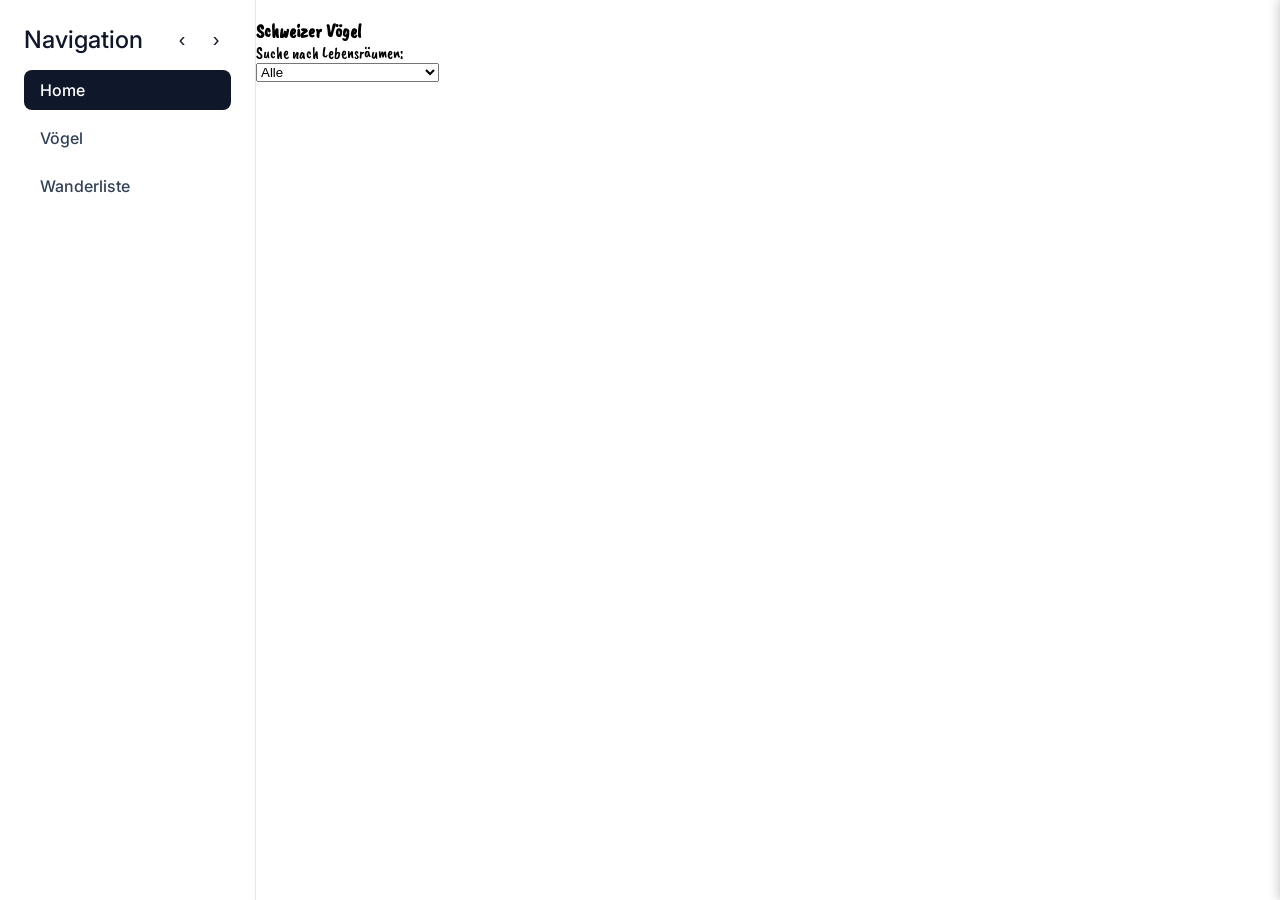
==== index.html @ 087f9fea "Anfang CSS anhand Figma Angefangen anhand der figma datei das CSS skript zu bearbeiten. Nav ist neu " ====
<!DOCTYPE html>
<html lang="de">
<head>
    <meta charset="UTF-8">
    <meta name="viewport" content="width=device-width, initial-scale=1.0">
    <title>Voegle.ch</title>
    <link href="https://fonts.googleapis.com/css2?family=Caveat+Brush&family=Inter:wght@500&display=swap" rel="stylesheet">
    <link rel="stylesheet" href="css/style.css">
</head>
<body>
<header>
    <nav id="sidebar-nav">
        <div class="nav-header">
            <h2 class="nav-titel">Navigation</h2>
            <div class="nav-arrows">
            <button class="nav-arrow">&#8249;</button>
            <button class="nav-arrow">&#8250;</button>
        </div>
        </div>
    <ul class="nav-links">
        <li><a href="index.html" class="nav-link active">Home</a></li>
        <li><a href="voegel.html" class="nav-link">Vögel</a></li>
        <li><a href="#" class="nav-link">Wanderliste</a></li>
    </ul>
</nav>
    <button id="warenkorb-toggle">Meine Wanderliste 🐦</button>

    <aside id="warenkorb">
    <div id="warenkorb-header">
        <h2 id="wanderliste">Meine Wanderliste</h2>
        <button id="warenkorb-schliessen">✕</button>
    </div>
    <div id="warenkorb-liste"></div>
    </aside>
    </header>

    <main>
        <h3>Schweizer Vögel</h3>
        <p>Suche nach Lebensräumen:</p>

        <select id="filter">
            <option value="">Alle</option>
            <option value="1">Kulturland & Gebirge</option>
            <option value="2">Seen</option>
            <option value="3">Fliessgewässer</option>
            <option value="4">Gebirge</option>
            <option value="5">Wald</option>
            <option value="6">Feuchtgebiete</option>
            <option value="7">Wald & Kulturland</option>
            <option value="8">Feuchtgebiete & Gewässer </option>
            <option value="9">Fliessgewässer & Wald</option>
            <option value="10">Siedlungen</option>
        </select>
        <div id="content"></div>
    </main>
    <footer>
        <p>This is the footer of the page.</p>

    </footer>
    <script src="js/script.js" type="module"></script>
</body>
</html>
---- css/style.css ----
* {
    margin: 0;
    padding: 0;
    box-sizing: border-box;
}

.caveat-brush-regular {
  font-family: "Caveat Brush", cursive;
  font-weight: 400;
  font-style: normal;
}

main {
    margin-left: 256px;
}

h1 {
    font-family: "Caveat Brush";
}

h2 {
    
    font-family: "Caveat Brush";
}

h3 {
    font-family: "Caveat Brush";
}

p {
    font-family: "Caveat Brush";
}
            
        /* Navigation*/

#sidebar-nav {
    position: fixed;
    left: 0;
    top: 0;
    width: 256px;
    height: 100%;
    background: white;
    border-right: 1px solid #e2e8f0;
    padding: 24px;
    z-index: 100;
}

.nav-header {
    display: flex;
    justify-content: space-between;
    align-items: center;
    margin-bottom: 16px;
}

.nav-titel {
    font-family: 'Inter', sans-serif;
    font-weight: 500;
    font-size: 24px;
    color: #0f172b;
}

.nav-arrows {
    display: flex;
    gap: 4px;
}

.nav-arrow {
    width: 30px;
    height: 30px;
    border-radius: 8px;
    border: none;
    background: transparent;
    cursor: pointer;
    font-size: 20px;
    color: #0f172b;
}

.nav-links {
    list-style: none;
    display: flex;
    flex-direction: column;
    gap: 8px;
}

.nav-link {
    display: block;
    height: 40px;
    line-height: 40px;
    padding-left: 16px;
    border-radius: 8px;
    font-family: 'Inter', sans-serif;
    font-weight: 500;
    font-size: 16px;
    color: #314158;
    text-decoration: none;
}

.nav-link.active {
    background: #0f172b;
    color: white;
}


        /* sidebar titel*/

#wanderliste {
    text-align: left;
}

body {
    background-color: white;
}

#warenkorb {
    position: fixed;
    top: 0;
    right: -400px;
    width: 400px;
    height: 100%;
    background: beige;
    transition: right 0.3s ease;
    padding: 20px;
    box-shadow: -2px 0 10px rgba(0,0,0,0.2);
    overflow-y: auto;


}

#warenkorb-liste {
    display: grid;
    grid-template-columns: repeat(2, 1fr);
    gap: 10px;
}
.warenkorb-card {
    background-color: white;
    font-family: "Caveat Brush";
}


.warenkorb-card img {
    width: 100%;
    aspect-ratio: 1/1;
    object-fit: cover;
}

#warenkorb.offen {
    right: 0;
}

#warenkorb-header {
    display: flex;
    justify-content: space-between;
    align-items: center;
    margin-bottom: 20px;
}

#content {
    display: grid;
    grid-template-columns: repeat(4, 1fr);
    gap: 10px;
    div {
        background-color: beige;
        padding: 10px;
        img {
            width: 100%;
            aspect-ratio: 1/1;
            overflow: clip;
            object-fit: cover;
        }
       
    }

}
.card {
    width: 200px;
}

.card.ausgewaehlt {
    border: 3px solid green;
}

/* Media Abstufungen */

/* Sidebar offen → 3er Grid */
#content.sidebar-offen {
    grid-template-columns: repeat(3, 1fr);
    margin-right: 400px;
}

/* Tablet */
@media (max-width: 768px) {
    #content {
        grid-template-columns: repeat(2, 1fr);
    }

    #content.sidebar-offen {
        grid-template-columns: repeat(1, 1fr);
        margin-right: 300px;
    }

    #warenkorb {
        width: 300px;
        right: -300px;
    }
}

/* Mobile */
@media (max-width: 480px) {
    #content {
        grid-template-columns: repeat(1, 1fr);
    }

    #warenkorb {
        width: 100%;
        right: -100%;
    }

    #warenkorb.offen {
        right: 0;
    }

    #warenkorb-liste {
        grid-template-columns: repeat(1, 1fr);
    }
}
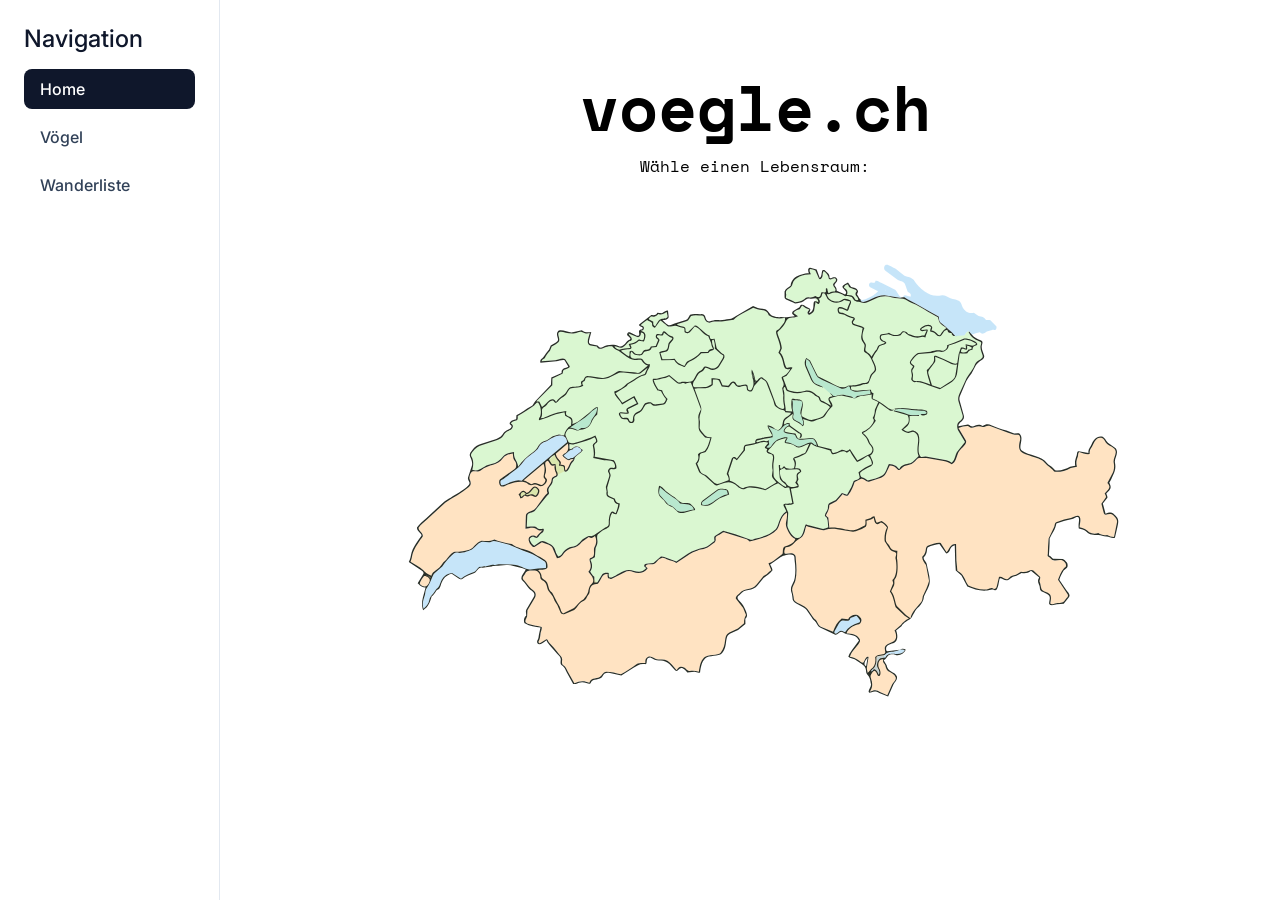
==== commit b8afff46: "Styling & zusätzliche Funktionen" ====
--- a/index.html
+++ b/index.html
@@ -4,7 +4,7 @@
     <meta charset="UTF-8">
     <meta name="viewport" content="width=device-width, initial-scale=1.0">
     <title>Voegle.ch</title>
-    <link href="https://fonts.googleapis.com/css2?family=Caveat+Brush&family=Inter:wght@500&display=swap" rel="stylesheet">
+    <link href="https://fonts.googleapis.com/css2?family=Caveat+Brush&family=Inter:wght@500&family=Space+Mono:wght@700&display=swap" rel="stylesheet">
     <link rel="stylesheet" href="css/style.css">
 </head>
 <body>
@@ -12,10 +12,6 @@
     <nav id="sidebar-nav">
         <div class="nav-header">
             <h2 class="nav-titel">Navigation</h2>
-            <div class="nav-arrows">
-            <button class="nav-arrow">&#8249;</button>
-            <button class="nav-arrow">&#8250;</button>
-        </div>
         </div>
     <ul class="nav-links">
         <li><a href="index.html" class="nav-link active">Home</a></li>
@@ -24,7 +20,7 @@
     </ul>
 </nav>
     <button id="warenkorb-toggle">Meine Wanderliste 🐦</button>
-
+    <div id="warenkorb-backdrop"></div>
     <aside id="warenkorb">
     <div id="warenkorb-header">
         <h2 id="wanderliste">Meine Wanderliste</h2>
@@ -35,22 +31,61 @@
     </header>
 
     <main>
-        <h3>Schweizer Vögel</h3>
-        <p>Suche nach Lebensräumen:</p>
+        <h1>voegle.ch</h1>
+        <p id="p-title">Wähle einen Lebensraum:</p>
+        
+    <div id="map-container">
+        <svg id="lebensraum-map" width="100%" height="602" viewBox="0 0 1080 602" fill="none" xmlns="http://www.w3.org/2000/svg" xmlns:xlink="http://www.w3.org/1999/xlink">
+<g clip-path="url(#clip0_4006_278)">
+<path data-filter="1,4" d="M909.81 339.431C904.95 333.819 900 340.852 898.668 335.528L896.382 326.408L900.9 319.986C901.638 318.943 900.252 317 899.73 315.921L903.24 312.126C905.292 309.895 905.004 307.323 902.538 305.002L907.254 296.206C909.432 292.141 909.936 288.543 909 284.1C908.262 280.593 911.142 276.905 911.178 273.29C911.214 269.98 907.146 267.48 904.5 266.472C900.108 264.799 900.09 259.547 896.328 258.666C890.55 257.28 888.372 265.213 886.824 267.552C885.204 269.98 883.818 271.995 884.394 275.322C880.398 275.79 877.032 274.369 873.504 273.236C872.118 274.459 872.694 276.51 872.208 277.733C870.804 281.294 870.03 284.532 871.272 288.31L864.918 289.569C860.256 292.249 855.126 293.634 849.96 293.58C847.224 293.544 847.044 291.799 845.622 290.828C841.968 288.328 839.268 285.521 836.1 282.338C832.374 278.578 817.866 276.851 813.474 272.588C810.702 269.908 811.818 264.314 812.754 260.824C813.186 259.205 812.61 255.356 810.9 255.428C806.778 255.608 804.15 254.726 800.442 253.341L781.866 246.47C778.806 245.337 776.502 247.477 774.486 247.621C766.728 244.419 764.352 251.488 759.222 246.596C756.036 246.416 752.796 247.387 749.358 248.43L756.864 261.13C759.294 265.231 751.14 269.404 749.016 274.279C747.414 277.949 746.766 283.849 742.482 285.737C740.178 284.37 737.172 282.859 734.184 282.356L716.508 279.406L708.984 279.496C705.852 279.531 704.466 286.421 695.862 286.978C692.892 287.176 690.876 290.162 688.788 291.601C686.61 293.094 686.07 287.104 678.672 286.996L675.126 294.551C673.524 297.951 670.896 299.462 667.35 300.577L657.99 303.509C654.174 304.697 652.05 299.462 648.702 301.063L642.6 303.995C641.034 308.852 639.27 313.511 636.066 317.432C634.572 319.249 631.944 318.008 630.378 316.533L623.844 323.764L616.59 327.667C616.536 331.678 615.114 334.772 613.206 337.974C612.954 338.999 615.078 340.025 615.474 340.69L616.572 351.123V352.31H616.59C615.222 352.454 613.908 352.706 612.738 353.102C610.326 353.929 609.984 353.857 607.518 353.246L594.882 350.062C594.378 349.936 593.55 348.857 592.974 349.306C591.768 350.278 591.786 358.408 587.34 361.448C587.268 361.484 587.214 361.538 587.142 361.574C583.542 363.589 581.598 362.815 581.598 362.815C578.34 361.214 575.802 358.192 574.254 354.973C572.562 351.483 571.194 348.965 572.13 344.756C572.76 341.949 573.318 338.981 572.85 335.51C565.02 340.906 566.172 349.145 562.752 352.922C557.118 359.11 548.586 361.61 540.666 363.607L534.456 365.172C532.89 363.049 530.496 362.563 528.102 361.826L509.076 355.998C507.636 355.548 506.808 356.034 505.872 356.861C505.35 357.311 504.198 357.959 503.604 358.264C501.804 359.164 498.978 359.649 499.572 362.438C500.022 364.524 498.924 365.945 497.286 367.15L493.47 369.992C487.35 374.543 483.192 372.871 480.582 374.903C480.42 375.029 480.186 375.101 480.024 375.065C479.394 374.957 478.872 375.461 478.476 375.569C475.434 376.27 473.346 378.087 470.826 379.724L459.126 387.315C456.354 385.732 453.708 385.066 450.684 384.113C448.668 383.465 446.4 381.577 444.024 382.116C440.658 382.872 439.038 386.883 435.978 388.394C433.656 389.527 429.678 387.513 427.392 390.607C427.824 390.912 429.372 391.956 429.606 392.945C426.114 397.658 420.192 398.773 414.774 396.579C411.48 395.247 408.672 395.463 405.558 397.046L392.778 403.522C391.788 404.026 389.97 403.648 389.304 403.144C388.458 402.497 388.224 400.68 388.512 398.755C382.068 398.197 382.77 404.133 378.45 408.648L372.186 401.076C372.06 400.896 371.952 400.698 371.826 400.536L368.604 396.345C374.976 389.329 366.282 383.411 371.682 382.044C376.362 380.857 373.32 374.022 374.85 371.234C376.956 367.384 377.37 363.607 375.426 359.416C373.284 361.988 371.448 362.15 369.072 360.549L361.89 365.783C359.136 369.435 356.526 371.216 351.81 371.899C349.038 372.313 345.276 374.885 343.728 377.17C341.802 380.012 340.218 382.314 336.33 382.584L331.452 371.288C329.202 368.338 324.27 367.6 320.85 366.125L313.182 370.856C311.22 372.061 304.488 363.733 308.358 360.441C310.5 358.624 313.11 358.696 315.27 360.315C317.214 357.959 318.996 356.088 321.534 353.713C317.916 354.559 316.998 353.534 314.784 352.095C311.814 350.17 307.53 351.645 303.93 352.238L304.362 338.855C304.47 335.42 309.654 334.071 312.264 332.919C315.486 331.498 321.066 320.688 326.628 315.471C323.964 309.265 330.426 307.988 330.858 301.764C331.074 298.617 333.558 298.437 334.89 297.645L345.618 292.303C349.452 288.831 348.894 283.291 353.43 281.312C351.594 279.352 349.668 281.906 348.552 281.69C345.78 281.186 343.458 278.974 341.892 276.959C343.008 275.017 345.042 274.693 346.32 273.272C348.39 270.951 348.228 266.976 347.49 264.404L335.178 274.999L327.096 282.158C326.466 282.32 325.98 282.553 325.584 282.787L325.494 282.841C325.278 282.985 325.08 283.147 324.936 283.309L322.488 285.378L301.95 302.682L300.6 303.851C295.092 303.419 287.766 305.524 282.816 308.222C281.448 308.96 279.738 309.014 278.622 308.33C277.614 307.718 277.11 306.279 276.93 305.092C276.408 301.729 278.262 301.099 280.422 299.552L290.322 292.429C292.428 290.918 294.228 290.18 294.372 288.112C294.588 285.288 294.264 283.723 292.464 281.744C290.988 280.125 291.402 277.301 290.916 274.801C287.406 275.25 283.122 276.438 280.926 279.442C274.644 288.076 267.768 284.784 257.508 292.501C255.348 294.12 251.082 292.195 248.922 293.544C247.212 294.641 245.718 299.462 246.564 301.315C247.86 304.175 248.526 306.765 245.754 309.193C238.446 315.561 229.59 319.842 221.418 325.329L202.932 342.435C199.89 345.259 196.524 347.706 194.004 351.141C194.022 354.541 198.072 355.638 198.432 359.524C198.522 360.423 191.358 368.446 188.316 376.702C187.254 379.616 187.326 383.034 185.76 386.02C190.152 389.168 195.228 390.768 198.666 394.69C199.134 395.211 199.584 395.697 200.052 396.165C200.052 396.165 200.574 399.708 199.566 400.986C197.982 402.82 196.11 405.824 195.228 408.127C195.462 410.213 200.412 412.372 202.32 411.095C203.994 409.979 205.29 407.371 205.542 405.429L207.18 400.482C208.44 395.122 214.146 395.769 219.312 386.991L222.426 383.933C224.496 381.019 226.638 378.141 229.788 376.216C231.354 375.263 234.954 376.504 242.028 374.741C244.998 374.004 247.572 373.734 249.93 371.414C252.378 369.021 255.474 365.19 258.894 364.506C263.448 364.884 267.696 365.388 271.944 363.157C278.028 365.496 283.932 366.791 289.944 367.87C295.632 372.313 302.562 372.906 308.916 375.515C312.462 376.954 315.216 379.868 319.068 381.127L323.964 384.275C327.384 386.469 326.736 392.154 326.358 392.603C323.766 395.589 319.932 393.413 316.944 394.78L312.66 394.996C311.76 395.014 310.824 395.14 309.816 395.175C306.36 395.319 305.01 395.841 303.39 398.989C302.796 400.158 301.14 401.273 301.212 402.892C301.284 404.691 302.976 405.537 304.038 406.958C306.468 410.231 308.718 413.127 311.976 415.538C314.532 417.426 315.36 420.251 313.74 423.003L306.09 436.044L305.766 441.98C305.676 443.635 302.472 447.304 304.74 448.887C308.664 451.639 315.72 451.729 320.67 453.15C321.282 455.219 319.842 457.503 319.554 459.644C319.14 462.702 319.122 465.31 317.484 468.008C317.142 468.584 317.574 469.393 317.988 469.627C318.474 469.897 318.978 469.951 319.698 469.501L325.08 466.048C326.952 464.86 327.438 468.332 328.248 469.268C331.452 472.919 334.8 476.085 337.626 480.024C339.102 482.075 342.126 484.089 341.784 487.075C341.532 489.252 341.136 491.375 343.404 492.814C345.78 494.307 346.212 496.771 347.49 499.019L354.33 511.089C359.748 508.391 364.608 508.085 369.738 510.676C371.79 504.254 378.648 507.402 381.708 503.714C383.04 502.095 384.57 499.127 387.108 499.163C392.22 499.235 397.098 500.62 402.174 501.754C407.934 498.84 412.956 495.206 418.194 491.572C420.66 489.864 423.936 490.295 427.302 490.205C427.248 488.029 427.194 486.266 428.598 484.989C433.512 480.51 435.672 487.291 443.358 486.734C448.074 486.392 451.584 488.371 454.5 491.806L459.54 497.742C460.872 495.404 462.096 494.307 463.806 494.217C469.044 493.983 470.106 499.145 472.914 498.534C475.992 497.85 478.854 498.066 482.328 499.361C483.156 494.109 483.966 488.425 487.764 484.683C491.49 480.996 502.182 482.758 504.792 479.646C511.866 471.264 506.79 462.234 513.72 458.978L522.54 454.823L528.876 449.391C528.678 446.171 529.254 443.599 530.856 440.955L527.904 433.67L520.704 424.37C519.156 422.373 522.612 420.287 523.71 419.027C530.316 411.472 536.274 416.203 541.764 409.422L548.892 400.644L552.366 398.773C553.644 397.154 555.174 396.075 556.884 394.87L553.968 387.531C556.002 386.973 557.712 386.2 559.278 385.012L567.666 378.627L570.618 377.529C574.236 378.411 577.764 375.821 580.914 378.878C582.318 380.246 581.886 382.026 582.102 383.987C582.912 391.344 583.272 398.251 581.67 405.465C580.986 408.54 578.16 411.706 578.286 414.8C578.808 418.218 579.888 421.168 580.068 424.658C580.248 428.291 591.66 431.007 594.414 435.091L598.752 441.53C600.138 443.599 600.768 444.246 602.478 445.847C604.278 447.538 604.872 451.567 607.788 452.809L620.334 458.115C622.242 452.449 624.852 447.934 629.262 444.426L635.868 445.218C638.046 441.027 643.968 439.03 647.226 442.196C648.81 443.743 650.07 445.128 649.422 447.178C648.846 449.049 647.946 450.182 645.714 450.74C640.926 451.909 636.228 454.715 634.212 459.788C639.918 459.788 644.67 460.777 647.55 465.166C648.99 467.379 647.604 469.411 646.218 471.138L640.566 478.243C639.216 479.952 638.514 481.823 637.632 483.748C646.362 484.935 650.448 492.4 652.05 489.018L653.058 486.896C653.85 485.223 655.146 483.136 656.856 484.107L655.2 494.684C654.912 496.537 655.596 498.21 656.136 500.458L659.952 508.193C660.798 511.053 661.374 514.759 658.098 519.867C662.886 517.295 665.496 517.745 669.096 520.371L676.152 523.429L681.138 512.133C682.074 510.028 685.566 507.869 684.792 505.099C684.018 502.383 680.4 500.566 678.294 499.379C675.108 497.58 674.856 495.548 673.938 492.292C673.686 491.429 672.588 490.619 672.012 489.522V486.788C672.012 486.788 672.012 486.752 672.012 486.734C672.012 486.734 672.012 486.734 671.994 486.734L673.56 480.402C673.578 480.366 673.614 480.348 673.632 480.33C674.982 478.387 672.174 475.096 674.424 472.613C676.602 470.203 680.184 469.789 682.758 467.99C686.286 465.508 685.44 460.346 683.532 456.82L690.084 451.28C692.226 448.33 694.512 446.315 698.346 444.498L699.948 444.21C700.902 440.325 702.216 437.879 704.43 435.252L711.018 427.428C712.332 425.863 712.224 423.434 712.638 421.51C715.32 416.527 717.444 411.598 719.064 406.076L715.932 389.581C714.456 387.099 711.63 384.005 712.08 381.019C718.38 375.569 712.962 370.622 719.784 368.985C723.6 368.068 726.966 366.143 731.07 366.827L737.118 376.504C740.484 372.565 740.97 367.546 746.874 367.978L747.216 384.832L748.224 395.463C755.424 399.043 755.622 405.015 759.528 410.699C765.306 413.235 772.218 415.574 778.842 414.566C781.218 414.207 783.036 412.336 785.448 414.009C786.078 414.44 787.752 414.009 788.022 413.307L788.706 411.401L790.974 401.957C794.574 400.446 797.832 406.85 801.27 402.856C803.232 400.59 805.5 400.176 808.308 399.565L813.546 396.471C820.44 398.143 823.572 392.747 826.29 395.283L833.148 401.651C834.048 402.497 832.302 405.698 832.788 406.796C833.832 409.134 833.85 411.58 834.624 414.027C835.614 417.121 841.248 417.373 843.21 419.513C845.442 421.959 844.056 426.474 843.696 429.262C846.252 430.935 849.186 428.543 851.31 428.615C855.504 428.741 857.574 428.111 859.68 424.496C860.472 423.147 862.452 422.337 861.804 420.269C861.372 418.883 860.436 417.858 859.5 416.437L851.67 404.673C853.344 400.554 854.73 396.435 857.592 393.179C858.474 392.172 859.77 391.74 859.896 390.589C860.076 389.042 859.734 388.052 858.798 386.901C853.92 380.785 848.106 388.682 843.372 382.188C842.652 381.217 840.096 381.037 841.176 378.483L841.464 370.622L842.04 362.258L847.818 350.206C848.43 348.929 848.178 346.248 849.816 345.655L857.88 342.795C860.94 341.716 864.36 342.255 867.366 340.259C868.968 339.197 872.802 337.722 874.008 340.025C875.574 342.993 874.116 346.986 873.9 350.602C877.77 351.609 881.208 352.778 883.728 355.872C886.662 357.581 889.884 357.797 893.16 356.645C895.968 358.588 898.866 359.344 902.214 358.624C904.518 359.667 906.534 360.693 909.288 360.747L912.312 345.727C912.87 342.957 911.214 341.23 909.738 339.539L909.81 339.431Z" fill="#FFB966" fill-opacity="0.4"/>
+<path data-filter="2,3,6,8,9" d="M269.136 390.858C269.136 390.858 269.136 390.912 269.136 390.948C269.262 390.948 269.244 390.912 269.136 390.858Z" fill="#70BFEF" fill-opacity="0.4"/>
+<path data-filter="2,3,6,8,9" d="M268.308 390.085C268.128 390.391 268.902 390.696 269.136 390.84C269.208 390.481 269.172 390.211 269.064 390.031C268.758 390.031 268.362 389.905 268.308 390.067V390.085Z" fill="#70BFEF" fill-opacity="0.4"/>
+<path data-filter="2,3,6,8,9" d="M306.774 376.756C299.988 374.346 293.76 371.629 287.136 368.823L274.608 365.513C272.16 364.866 271.062 364.488 268.758 365.639C265.788 367.114 261.45 364.902 258.498 365.873C254.826 367.078 252.288 370.838 249.408 373.104C246.834 375.119 237.816 377.763 234.882 377.008C231.444 376.126 229.932 377.961 227.934 379.886C224.298 383.411 221.202 386.829 218.358 391.038L210.402 398.161C207.684 400.608 207.522 406.562 202.284 413.487C200.772 415.484 201.114 418.398 200.412 420.628C198.99 425.089 197.334 429.406 199.098 434.641C201.654 432.554 204.408 429.209 204.93 425.917C205.47 422.445 207.09 421.222 209.106 418.812C210.69 416.905 211.608 414.818 213.804 413.109C217.224 410.447 216.054 399.511 228.366 397.838L237.582 403.648C241.722 400.374 246.222 398.413 250.992 396.794C252.828 396.165 254.268 393.647 255.42 392.423C256.59 391.182 257.904 391.776 258.75 391.452C259.974 390.984 260.928 390.661 262.296 390.858C264.546 391.182 268.362 388.934 269.046 390.049C269.172 390.049 269.28 390.013 269.334 389.941C269.622 389.545 270.432 389.204 271.134 389.383C273.474 390.031 275.364 388.916 277.47 388.934L289.764 388.988C295.74 389.006 301.032 392.333 306.738 393.916C309.942 394.798 313.506 393.395 316.71 393.197L324.864 392.693C325.206 391.074 325.26 387.189 323.64 386.056C318.312 382.332 312.858 378.914 306.756 376.738L306.774 376.756Z" fill="#70BFEF" fill-opacity="0.4"/>
+<path data-filter="2,3,6,8,9" d="M788.148 143.831L782.1 137.715C780.966 137.157 779.112 137.427 777.654 137.517C775.872 134.477 773.208 133.956 769.932 133.38L765.09 130.106C758.61 131.293 753.84 127.048 752.364 121.166C751.392 117.263 746.982 116.399 743.4 115.788C739.944 115.176 735.894 111.309 732.456 111.974C725.436 113.324 720.18 112.262 714.528 108.233C709.866 104.887 706.41 101.092 703.116 96.1452C701.064 93.0692 695.376 93.1592 692.712 91.0546L685.044 85.0107C680.184 82.9421 674.748 78.1573 673.056 82.4204C672.606 83.5716 672.588 85.7122 674.136 86.8454L685.944 95.6055C688.662 97.6202 693.216 97.5302 694.422 100.966L697.068 108.521C698.85 109.672 701.118 110.571 700.02 113.503L694.548 112.046C693.864 111.867 693.072 112.388 692.784 112.658C692.406 113 692.28 113.665 692.37 114.169L693.756 114.079C697.086 116.777 701.208 118.306 705.114 120.537L719.1 128.505L728.928 133.92C729.612 135.682 728.982 138.453 730.53 139.712L735.84 144.029C738.27 146.008 739.908 148.04 742.482 149.983L745.956 153.868C746.118 154.048 746.064 154.732 746.748 154.57C747.144 154.48 747.468 154.318 747.414 153.796L754.686 153.49C756.126 153.437 758.394 146.997 760.536 149.623L761.148 150.379L762.984 152.519C766.692 151.368 770.958 150.055 771.084 150.127L773.1 151.404C775.656 152.123 777.186 149.749 779.274 149.119L783.9 147.734C784.368 147.465 785.52 147.68 786.06 147.77C786.906 147.896 787.77 147.411 788.058 146.691C788.292 146.115 788.814 144.568 788.148 143.903V143.831Z" fill="#70BFEF" fill-opacity="0.4"/>
+<path data-filter="2,3,6,8,9" d="M296.712 302.394L300.006 302.826C302.166 300.433 304.362 298.617 306.882 296.512L346.662 263.216C346.77 258.594 343.116 255.626 338.652 256.291C331.218 257.406 327.906 261.705 324.99 262.371C321.66 263.145 319.086 265.069 317.664 268.199C315.198 273.649 306.738 276.635 302.148 282.805C298.908 287.158 295.686 290.378 291.258 293.382C287.046 296.242 283.41 299.786 278.874 302.268C277.776 302.862 278.19 304.858 278.316 305.65C279.18 310.812 285.768 303.635 296.712 302.394Z" fill="#70BFEF" fill-opacity="0.4"/>
+<path data-filter="2,3,6,8,9" d="M644.832 211.339C643.158 211.555 640.134 210.206 638.568 209.469C637.578 208.983 638.244 205.152 635.742 205.691C633.708 207.49 631.062 209.127 627.984 207.706L611.046 199.935C608.22 198.64 604.53 197.291 603.072 194.305L598.05 184.106C596.736 181.444 595.962 178.584 592.614 177.846C592.776 180.005 591.948 182.595 592.794 184.574L598.932 198.946C601.506 204.972 606.294 203.263 610.596 207.094L616.752 212.617C617.346 213.156 618.696 213.246 619.38 214.397C621.738 218.355 626.022 211.591 635.454 215.423C636.93 216.016 638.838 215.621 640.188 216.916C640.926 217.617 642.564 218.175 643.014 217.671L644.85 215.585L658.638 213.426C658.818 212.221 658.782 210.818 658.116 209.631L644.832 211.303V211.339Z" fill="#70BFEF" fill-opacity="0.4"/>
+<path data-filter="2,3,6,8,9" d="M673.074 112.1L688.914 114.475C689.508 114.565 689.904 114.241 690.498 114.223C687.204 112.244 685.638 107.136 684.108 106.38L670.302 99.5089C668.43 98.5735 665.874 96.433 663.912 97.1885C663.588 101.631 659.664 96.9006 657.576 100.174C656.712 101.524 657.288 103.232 658.98 104.06L666.63 107.783C663.498 111.489 659.556 113.216 655.668 115.158C653.346 116.31 651.312 117.191 648.774 116.723C648.864 116.831 649.008 117.281 648.558 117.659C652.932 122.282 662.076 112.082 673.074 112.118V112.1ZM674.19 106.416L674.352 106.578C674.55 106.866 674.262 107.154 673.974 106.956L673.812 106.794L674.19 106.416Z" fill="#70BFEF" fill-opacity="0.4"/>
+<path data-filter="2,3,6,8,9" d="M644.31 441.584L638.154 443.923C636.3 450.866 630.342 442.538 626.436 449.463L621.972 457.36C621.45 458.259 621.486 459.338 621.954 459.698C624.348 461.515 626.148 456.532 628.65 457C629.892 457.234 630.936 457.827 632.61 458.655C635.832 453.51 640.746 450.434 646.452 448.905C647.766 448.545 648.594 447.25 647.766 445.919C646.776 444.336 645.678 442.825 644.328 441.584H644.31Z" fill="#70BFEF" fill-opacity="0.4"/>
+<path data-filter="2,3,6,8,9" d="M362.646 239.634C360.558 241.145 358.488 242.117 356.292 243.646L349.83 248.143C352.674 249.078 354.888 249.096 357.678 250.985L361.242 248.484C366.264 249.204 369.828 246.434 371.232 241.991C372.744 237.26 377.586 235.263 377.622 227.547L372.186 231.27C369.234 234.418 366.192 237.044 362.628 239.598L362.646 239.634Z" fill="#70BFEF" fill-opacity="0.4"/>
+<path data-filter="2,3,6,8,9" d="M578.754 228.716C578.844 230.766 580.23 233.033 579.546 235.101C577.422 241.451 584.568 239.67 588.546 245.57C590.31 244.383 589.698 242.8 589.158 241.199L586.8 233.986C585.828 231.036 589.968 223.571 588.096 221.287C587.034 219.974 582.966 220.945 578.268 219.596C579.402 222.636 578.628 225.424 578.772 228.716H578.754Z" fill="#70BFEF" fill-opacity="0.4"/>
+<path data-filter="2,3,6,8,9" d="M713.592 230.766C708.138 231.126 703.188 230.137 697.77 229.579L689.634 228.752L684.144 229.435V230.73C687.906 231.378 691.848 232.133 695.574 233.914C699.876 235.983 704.466 235.587 708.714 235.245C709.11 235.209 709.794 235.389 710.262 234.868C711.666 233.878 713.736 234.346 715.5 234.004C716.598 233.788 716.598 232.421 716.148 232.115C715.626 231.756 714.492 230.712 713.592 230.766Z" fill="#70BFEF" fill-opacity="0.4"/>
+<path data-filter="2,3,6,8,9" d="M357.588 268.199C355.608 267.857 353.628 268.685 352.404 270.574C348.3 270.969 347.184 274.279 343.062 276.725C344.772 278.38 346.302 279.981 348.552 280.611C349.83 279.531 351.288 279.118 352.584 279.442C355.032 277.049 358.38 274.657 361.242 272.336C361.98 270.484 359.1 268.469 357.588 268.199Z" fill="#70BFEF" fill-opacity="0.4"/>
+<path data-filter="2,3,6,8,9" d="M688.896 476.732C681.912 480.222 677.934 477.29 674.28 481.427C672.192 483.784 664.74 481.931 664.866 484.989C665.028 489.18 664.83 492.94 661.986 495.962L662.058 496.771C664.848 496.807 666.234 499.325 667.224 502.527C669.096 499.991 667.224 497.472 666.018 494.864C664.83 492.31 666.09 488.64 667.8 486.644C669.438 484.737 672.156 485.511 674.262 484.755C676.026 480.654 678.942 480.672 684.126 480.906C687.672 481.068 691.56 481.229 694.098 477.2C692.892 476.139 690.444 476.265 688.914 476.732H688.896Z" fill="#70BFEF" fill-opacity="0.4"/>
+<path data-filter="2,3,6,8,9" d="M603.288 265.159C602.676 263.288 600.858 259.349 598.212 259.673C589.842 260.68 582.948 261.957 581.742 256.651C581.004 253.413 574.236 255.859 569.772 252.532C568.728 250.643 571.698 246.991 573.804 246.56C575.208 246.272 574.794 244.185 574.128 244.239C569.196 244.689 567.072 251.38 563.634 251.219L553.644 247.009C555.858 251.003 558.828 253.881 558.126 258.108L554.67 258.756C554.886 259.763 554.508 260.338 554.094 260.95L554.544 265.105C554.364 266.31 552.348 267.21 551.79 268.379C557.892 271.257 556.29 262.047 566.172 259.277C568.674 258.576 571.05 257.514 573.624 258.594L571.374 263.127C578.574 262.857 582.786 268.667 586.134 267.462L590.688 265.825C593.118 264.943 595.8 262.893 598.536 263.63C599.598 264.116 600.786 266.256 602.388 266.059C602.514 266.059 602.64 266.202 602.622 266.31C603.27 267.174 604.152 266.113 603.378 265.555C603.306 265.465 603.306 265.285 603.252 265.141L603.288 265.159Z" fill="#70BFEF" fill-opacity="0.4"/>
+<path data-filter="2,3,6,8,9" d="M462.924 326.174C460.494 322.594 457.254 321.137 454.086 318.835L449.352 315.381L442.35 309.409C441.648 311.55 440.586 315.741 442.26 317.612L451.098 327.523C454.518 328.44 457.128 330.239 459.198 333.153C466.002 336.931 470.646 332.452 477.18 332.344C475.002 326.048 469.584 327.397 462.906 326.21L462.924 326.174Z" fill="#70BFEF" fill-opacity="0.4"/>
+<path data-filter="2,3,6,8,9" d="M500.922 313.259L486.162 324.357C485.136 325.131 484.974 327.109 486.054 327.415C495.414 329.951 500.922 317.882 512.1 316.604L511.056 312.719C508.014 311.514 503.856 311.064 500.922 313.277V313.259Z" fill="#70BFEF" fill-opacity="0.4"/>
+<path data-filter="5,7,9,10" d="M774.216 173.889C773.352 170.597 771.444 167.359 772.092 163.887C772.308 162.736 773.1 161.549 772.506 160.362C771.588 158.509 763.452 158.347 759.978 150.253C759.762 149.767 760.032 149.299 760.554 149.551C758.394 146.925 756.144 153.365 754.704 153.419L747.432 153.724L745.974 153.796C744.012 154.102 742.554 153.131 742.14 150.666C739.548 151.206 738.198 149.821 737.784 147.429L736.902 145.594C734.058 143.309 731.142 142.23 729.504 139.424L728.136 134.657L717.93 128.919C712.386 125.807 707.4 122.282 701.352 120.033C698.328 118.9 695.556 115.824 692.406 115.446C688.464 114.996 684.882 115.41 681.084 114.223C675.378 112.46 669.546 112.748 664.182 115.248L656.28 118.918C652.914 120.483 650.43 119.727 647.64 119.008L646.11 116.669C646.704 114.583 644.166 113.126 643.518 111.561C642.888 110.032 644.346 108.575 644.778 107.711C641.268 103.844 636.714 106.308 635.742 101.02C634.266 100.138 631.53 102.441 631.512 104.204C634.896 105.859 635.922 108.377 634.5 111.831L634.392 112.892C633.582 112.874 632.844 112.82 632.358 112.604C629.154 110.985 625.968 109.348 622.602 109.222L622.17 108.071C624.636 105.121 619.83 102.819 620.388 100.696C620.82 99.0412 624.87 97.2244 622.8 95.1019C621.09 93.375 618.354 96.7208 616.374 95.3357C615.168 94.4903 616.698 91.3064 610.686 86.9713C609.678 88.6262 609.642 89.9393 609.57 91.8461C609.516 93.2671 607.482 96.5229 605.88 95.1198L602.1 86.5936C600.876 86.036 598.104 85.1366 596.844 85.0646C595.44 85.928 596.484 88.5003 597.564 90.2631C590.04 90.2631 580.05 93.393 578.7 100.084C577.512 106.02 570.186 104.761 572.184 111.093L571.842 114.115C571.716 115.212 577.044 116.238 581.256 119.116C583.578 119.008 587.88 118.162 589.788 116.705C591.894 115.104 592.956 113.324 596.142 114.205C598.23 114.781 600.246 113.773 601.956 112.838C601.992 112.838 602.028 112.874 602.046 112.892L602.262 119.062L600.786 127.732C600.48 129.477 597.654 131.401 596.052 131.995C594.756 132.481 593.874 130.772 593.982 129.998C594.126 129.063 594.756 128.11 595.98 126.707C592.92 125.699 590.868 124.458 588.438 122.443L585.99 126.545C583.398 127.3 580.914 127.948 579.528 130.286L584.244 133.722C583.38 134.189 582.57 134.477 581.796 134.675L578.268 135.125L570.798 135.179C564.696 136.636 559.08 135.593 554.148 132.427C553.086 128.973 550.494 127.318 546.93 127.048C544.086 126.976 540.846 125.537 538.218 124.746L526.14 131.257C523.188 133.02 520.488 134.513 518.112 137.086L505.836 138.794C502.074 139.316 498.564 138.471 494.784 139.802C491.886 140.809 488.736 138.884 488.07 135.952C487.764 134.585 487.152 132.876 485.424 132.768C481.914 132.553 477.558 131.797 474.264 133.182C472.86 134.873 472.086 137.895 469.53 138.686L459.63 141.726L457.398 143.255C455.04 143.381 451.746 145.324 449.406 143.417C447.93 142.23 446.364 140.791 444.762 139.586L442.278 136.96L440.874 138.345C441.288 137.841 441.756 137.391 442.278 136.96C444.24 135.395 449.208 136.726 450.054 134.046C450.252 133.416 449.118 129.207 449.19 129.225C448.164 128.937 445.5 133.326 440.622 131.186C436.176 135.952 433.656 132.984 432.432 134.261C432.324 134.387 432.126 134.549 431.946 134.747L429.066 137.301C426.456 138.974 424.44 140.431 422.316 142.788C424.692 143.291 425.898 144.317 425.772 145.738C425.61 147.698 424.728 148.274 422.532 148.562L422.586 150.379C423 152.825 421.074 155.829 418.878 154.947L409.968 151.35C410.364 154.012 414.918 155.577 412.74 158.545C412.398 159.013 411.174 158.941 410.4 159.498C408.024 161.243 406.422 164.409 403.56 165.596C401.058 166.622 398.43 164.787 395.46 164.517L392.706 164.445C384.84 163.654 381.276 170.723 377.244 164.625L370.818 163.564C366.21 162.808 368.262 156.998 370.116 150.918C366.552 152.123 364.518 150.918 361.872 149.749C359.73 148.814 356.868 150.72 354.834 151.152C347.706 152.663 340.416 147.626 338.202 150.253C336.312 152.483 340.38 157.196 338.004 159.984C336.186 162.107 333.396 163.15 330.966 164.607L329.184 168.942C326.88 171.442 325.188 173.601 323.712 176.695C322.938 177.54 321.048 177.594 320.526 179.879L334.782 178.799C337.932 178.566 341.928 175.885 344.862 177.864L349.218 184.43C351.054 187.182 344.232 187.901 342.918 189.286C342.36 189.88 342.648 192.344 341.928 192.704L331.668 197.651L331.578 204.45L315.162 220.999V223.014C314.334 223.715 313.578 224.866 312.93 225.37C308.376 228.86 301.734 232.727 295.992 236.235C296.064 237.656 296.244 240.102 295.092 240.624C292.806 241.667 290.538 241.577 288.792 243.808C290.772 244.815 291.348 246.308 290.808 247.891C289.332 252.298 284.778 249.959 281.124 256.507C279.882 258.738 276.786 260.248 274.266 261.094L259.398 265.987C255.15 267.39 252.504 268.919 249.822 272.696C248.616 274.387 247.068 275.682 248.508 278.236C250.722 282.158 250.65 286.727 249.264 291.493C257.256 294.282 259.308 287.392 268.956 285.629C274.392 284.64 277.722 281.618 281.07 277.589C283.68 274.441 288.738 273.847 292.248 273.254C291.33 280.071 295.992 282.068 296.406 288.346C300.96 282.032 306.036 277.283 312.264 273.092C317.934 269.278 315.99 263.9 326.016 261.256L332.028 257.155L338.364 255.14L343.638 256.129L345.258 256.633C346.266 258.702 346.95 260.914 348.084 262.785L349.218 265.015C349.074 267.156 348.984 268.703 349.38 270.466C351.99 270.466 352.872 268.901 354.546 267.911C355.518 267.336 358.236 267.336 359.082 268.037C360.306 269.027 361.512 270.484 363.042 271.185C360.918 274.657 356.598 276.186 354.708 278.938C354.24 281.186 353.988 282.32 352.08 284.118C350.118 285.971 348.012 294.947 344.664 293.328C342.99 292.519 344.124 289.029 342.9 288.112C341.568 287.104 337.428 288.579 338.544 286.097C340.02 282.841 336.078 282.356 333.792 276.006C331.542 277.265 329.562 278.65 328.086 280.917L331.182 285.827L334.8 285.593L335.628 292.339C336.87 294.371 338.274 297.483 335.394 298.868C333.666 299.696 332.01 300.146 331.974 302.718C331.884 308.006 325.71 309.068 328.05 314.878C328.734 316.569 326.52 317.63 325.674 318.691L313.398 333.927C311.886 335.798 305.928 335.276 305.766 338.927L305.262 350.134C308.502 350.422 311.706 349.378 314.946 350.44C318.042 354.631 322.308 350.817 322.686 352.562C323.262 355.206 321.12 356.304 319.122 357.743C317.862 358.66 316.944 362.24 314.496 361.502C313.038 361.07 311.976 359.793 310.374 360.801C309.492 361.358 307.854 362.24 308.502 364.02C309.33 366.287 311.112 368.464 312.948 369.741L319.266 365.424C321.786 363.697 324.918 366.161 327.438 367.114C335.97 370.334 333.342 375.209 337.716 380.875C340.686 380.066 341.424 377.907 343.062 375.857C344.934 373.518 348.768 371 351.702 370.658C356.616 370.082 358.308 367.78 361.296 364.56C362.844 362.887 366.93 360.405 369.036 359.739C370.08 359.721 370.836 359.811 371.538 359.811L377.622 360.837C377.622 362.024 377.802 363.211 377.91 363.985C378.414 367.366 377.244 369.291 376.092 372.043L375.336 381.559L370.728 384.149C372.744 387.962 373.284 392.531 370.548 396.111C371.61 398.108 372.87 399.996 374.76 401.651L374.85 407.461C376.128 407.713 377.784 407.677 378.162 407.029L382.752 399.205C383.886 397.28 387.558 397.082 389.646 397.676C388.566 407.101 395.01 400.338 405.306 395.643C414.558 391.434 420.066 401.507 428.274 392.495C426.798 392.028 425.898 391.002 426.06 389.959C426.186 389.078 427.122 388.34 428.166 388.214L435.51 387.315L442.926 380.983C443.736 380.282 445.482 380.749 446.706 381.199L459.216 385.858L470.916 377.997C476.244 374.417 481.77 372.871 487.98 371.432C491.634 370.604 495.18 366.719 498.276 364.722C498.456 363.211 497.376 360.603 498.834 359.685L507.276 354.361L519.822 357.959L535.626 363.463C537.048 363.967 538.65 362.653 539.892 362.42C547.776 360.837 555.39 358.318 561.312 352.688C564.732 349.432 563.94 340.169 572.238 334.107L574.218 335.672L573.318 349.073C574.164 353.336 578.592 361.358 583.362 361.826C589.014 362.366 590.148 352.778 591.876 348.245C592.326 347.058 594.396 348.533 595.188 348.731L610.002 352.562C611.91 352.113 613.728 351.627 615.42 350.656C614.826 347.31 615.294 344.09 613.962 341.14C613.548 340.205 611.928 339.665 611.928 338.999C611.964 335.87 614.754 334.053 615.024 331.193C615.204 329.25 614.952 326.66 616.806 325.742L623.214 322.576L629.478 315.489L634.734 317.216L639.216 309.373L641.61 303.15C642.816 302.304 644.742 302.034 646.236 301.117H646.272L649.908 299.336C652.158 299.786 654.228 301.027 656.1 302.682C660.978 301.261 667.314 300.254 671.382 297.232C675.072 294.515 675.774 289.371 677.808 285.521C680.202 285.629 682.974 286.349 685.206 287.59L688.464 290.954C691.074 286.223 695.304 285.863 699.822 284.946C702.954 283.507 705.834 279.819 708.444 277.445L710.586 278.182C711.738 278.812 714.42 277.733 715.806 277.985L737.136 281.798C739.116 282.158 741.078 283.291 742.338 284.478C746.28 281.51 745.686 276.15 748.314 272.858L756.126 263.073L749.412 251.614C747.684 248.664 747.324 243.987 750.204 241.973C752.688 240.21 754.542 238.321 753.588 235.155L749.466 221.467C748.548 218.391 749.412 215.531 750.708 212.671L757.782 197.093C760.914 192.452 764.478 188.495 766.458 183.117C768.132 178.602 775.386 178.206 774.27 173.997L774.216 173.889Z" fill="#A3EA8C" fill-opacity="0.4"/>
+<path data-filter="5,7,9,10" d="M313.992 318.331C315.576 317.18 316.404 315.777 316.854 313.744C317.286 311.802 314.028 308.87 312.57 310.291C310.014 312.827 308.322 316.497 304.686 316.569C304.506 316.515 304.362 316.407 304.254 316.263C303.642 315.525 302.814 314.536 301.842 314.41C300.708 314.266 299.79 315.111 299.25 316.083C298.692 317.09 298.908 318.529 299.88 319.447C301.392 318.061 302.454 317.198 303.876 316.676C304.074 316.694 304.236 316.802 304.326 316.946C305.784 319.303 309.114 314.374 313.956 318.295L313.992 318.331Z" fill="#A3EA8C" fill-opacity="0.4"/>
+<path d="M193.014 408.234L198.828 398.773C199.638 397.46 198.54 396.003 197.406 395.247L183.888 386.379C185.85 383.231 185.778 379.67 186.858 376.414C189.468 368.607 197.244 359.739 197.046 358.93C196.362 356.178 192.168 354.721 192.294 350.997C194.85 347.238 198.72 344.27 202.158 341.086L219.978 324.555C227.178 319.5 248.184 308.708 246.294 304.481C245.502 302.718 244.224 301.225 244.908 299.12L248.706 287.698C249.642 284.856 248.562 281.42 247.356 279.01C245.556 275.448 247.266 273.631 249.084 271.311C251.892 267.749 254.484 266.238 258.714 264.871L271.602 260.68C274.68 259.673 278.478 258.252 280.116 255.536C284.058 248.916 288.486 251.111 289.638 246.919C289.854 246.146 287.568 245.085 287.604 244.275C287.712 241.415 291.726 240.066 294.372 239.634L294.588 235.335C299.826 233.015 304.362 229.003 309.348 226.449C312.336 224.92 312.084 222.852 313.956 220.909L330.102 204.09L330.498 196.517L341.136 191.912C339.984 185.761 349.02 187.002 347.778 184.915L344.124 178.763C340.992 178.098 338.544 179.771 335.61 180.005L319.248 181.3C318.456 178.134 320.922 177.414 322.2 175.849C324.36 173.205 325.764 170.453 328.212 167.899L329.922 163.618C332.262 162.251 334.89 161.315 336.78 159.336C338.976 157.034 334.44 152.519 337.23 149.227C340.02 145.936 348.534 151.152 352.512 150.181L361.854 147.878C364.752 150.055 367.956 150.558 371.592 149.731L369.468 158.023C369.126 159.354 368.892 161.747 370.476 162.071L377.892 163.564C378.99 163.779 379.548 165.722 380.394 165.848C381.366 165.992 382.842 165.74 383.598 165.201C387.342 162.538 395.838 162.269 399.492 164.103C404.19 166.478 406.368 160.776 409.806 158.239C410.346 157.843 412.236 157.43 411.732 156.35C410.652 154.048 407.358 153.85 408.744 151.26C409.248 150.325 410.436 149.713 411.75 150.361L418.482 153.58C419.508 154.066 420.498 153.526 420.786 152.843C421.326 151.602 420.03 149.461 421.164 147.968C421.488 147.518 422.37 147.231 423.324 147.123C424.458 146.997 424.62 145.864 424.278 145.252C423.738 144.317 421.956 144.496 421.074 143.489C420.858 143.237 420.624 142.302 421.146 141.888L433.026 132.445C434.988 132.373 438.318 133.272 439.56 129.98L444.366 130.43C446.436 129.423 447.642 127.678 450.486 127.66L451.206 134.333C450.738 137.014 447.876 137.373 444.834 137.481C446.292 139.352 448.218 141.079 450.234 142.284C452.61 143.705 455.112 141.798 457.236 141.151L468.756 137.553C471.24 136.78 471.888 133.884 473.166 132.121C476.442 130.52 480.852 131.635 484.47 131.419C487.17 131.257 488.808 132.786 489.204 135.341C489.546 137.463 491.742 139.388 493.938 138.758C496.512 138.003 498.978 137.229 501.714 137.535C505.818 138.003 509.634 137.014 513.504 136.528C516.456 136.15 517.662 135.035 520.038 133.632L538.02 123.055C541.26 124.674 544.464 125.753 547.704 125.843C552.114 125.969 553.32 128.649 555.75 131.653C557.424 133.704 562.878 134.927 565.47 134.567C568.35 134.171 570.168 134.999 572.58 134.675L580.842 133.542C579.942 132.085 578.34 131.833 578.214 130.862C578.07 129.818 578.736 128.523 579.744 127.93L585.342 124.638C586.26 124.098 586.35 122.21 587.088 121.904C587.97 121.526 589.716 121.544 590.418 122.299C592.056 124.062 594.342 124.35 596.124 125.519C597.906 126.689 596.268 128.901 595.116 130.61C602.712 128.613 598.572 119.457 601.38 118.288C602.532 117.803 603.792 118.45 604.98 119.134C605.484 117.317 603.612 115.158 602.226 115.176C600.498 115.212 598.518 116.058 596.844 115.572C593.46 114.583 592.236 116.777 589.932 118.144C587.628 119.511 583.668 120.303 581.184 120.501C576.108 117.245 570.402 116.795 570.402 113.935V108.179C571.14 105.337 574.416 103.736 576.612 102.153C577.368 96.361 581.058 92.9253 586.278 91.2344C589.284 90.2631 591.822 88.8241 595.512 89.4896C594.792 87.8167 594.684 86.7195 594.72 85.5863C594.738 84.9027 595.566 83.4997 596.754 83.7875L603.396 85.4244L606.636 94.2744C608.886 92.1518 608.346 89.3637 609.012 87.0073C609.372 85.7481 611.19 85.7841 611.73 86.3058L613.584 88.1225C615.384 89.8854 616.77 90.5869 616.59 93.429C616.536 94.2024 617.742 94.7061 618.372 94.4543L619.794 93.8607C621.594 93.1052 623.304 93.429 624.276 94.9399C626.292 98.0518 619.83 100.444 622.332 102.639C623.646 103.79 623.97 105.517 624.042 107.28L632.664 111.345C636.66 107.531 627.948 104.725 630.414 102.297C631.854 100.894 633.798 99.7967 635.634 98.9872L638.838 103.628C641.52 104.078 644.706 104.833 645.84 107.406C646.29 108.431 645.264 110.104 644.958 111.147C646.434 113.234 647.226 115.374 648.774 116.723C648.864 116.831 649.008 117.281 648.558 117.659C652.932 122.281 662.076 112.082 673.074 112.118L688.914 114.493C689.508 114.583 689.904 114.259 690.498 114.241L692.352 114.169L693.738 114.079C697.068 116.777 701.19 118.306 705.096 120.537L719.082 128.505L728.91 133.92C729.594 135.682 728.964 138.453 730.512 139.712L735.822 144.029C738.252 146.007 739.89 148.04 742.464 149.983L745.938 153.868C743.976 154.174 742.518 153.203 742.104 150.738C739.512 151.278 738.162 149.893 737.748 147.5C733.374 147.95 732.942 153.58 730.296 154.174C726.516 155.019 726.66 150.109 720.18 149.353C720.054 147.662 720.774 146.403 721.188 144.748C718.344 142.572 715.176 143.705 712.998 145.522C712.44 145.989 710.604 146.457 711.36 147.698L716.922 147.339C719.118 147.195 716.076 151.386 715.248 155.379C713.034 154.39 711.54 154.66 709.74 155.253C705.618 156.62 697.086 153.886 694.692 150.666C694.188 150.001 692.118 150.019 691.686 150.594L689.742 153.239C687.51 154.174 684.756 153.958 682.308 154.012L677.304 152.213L670.914 153.059C669.6 153.239 669.258 155.073 669.546 156.135C670.356 159.067 676.782 159.48 674.604 161.657C673.002 163.258 668.628 163.15 667.53 165.272C666.432 167.395 666.324 168.618 664.614 170.255C662.904 171.892 661.806 174.914 660.546 177.198C662.238 180.724 664.506 184.214 664.578 188.135C664.632 191.067 660.924 192.686 659.988 194.916L657.09 201.716C656.136 203.964 652.824 202.939 650.898 203.713C647.046 205.242 643.536 206.141 639.198 205.907C638.406 206.069 638.658 208.821 639.45 209.127C642.978 210.512 646.326 210.098 649.98 209.828L659.34 209.163C659.43 210.728 659.916 212.455 661.932 212.922L660.996 218.103C666.63 220.046 671.022 223.319 675.594 226.899C677.862 228.68 679.878 229.885 683.1 229.867C680.796 232.061 678.546 230.353 676.872 229.129L668.088 222.708C666.882 225.334 665.334 227.475 664.722 230.245L662.832 238.735C663.03 239.436 664.542 240.804 664.092 241.433L662.49 243.628C659.412 247.819 656.55 251.057 650.952 253.575C654.498 256.345 656.694 259.151 657.882 263.18C658.26 264.476 659.682 265.681 660.474 266.742C663.048 270.16 662.04 274.513 658.404 276.941L660.816 282.158C663.75 288.525 654.984 288.13 648.36 294.245C647.64 295.379 648.54 298.994 649.8 299.318C652.05 299.768 654.12 301.009 655.992 302.664C660.87 301.243 667.206 300.235 671.274 297.213C674.964 294.497 675.666 289.353 677.7 285.503C680.094 285.611 682.866 286.331 685.098 287.572L688.356 290.936C690.966 286.205 695.196 285.845 699.714 284.928C702.846 283.489 705.726 279.801 708.336 277.427C704.358 267.911 711.774 258.899 704.52 253.269C702.198 251.47 700.614 253.251 698.292 253.629C695.574 254.079 692.424 251.794 690.588 250.445L696.942 244.185C698.706 242.458 698.418 237.296 696.906 235.353L682.668 231.252C683.136 230.425 683.874 230.694 684.108 230.766C687.852 231.414 691.794 232.169 695.52 233.95C699.822 236.019 704.412 235.623 708.66 235.281C708.84 235.911 708.588 236.235 708.12 236.235L698.94 236.199C699.552 243.448 698.634 245.786 692.37 249.941C695.304 252.927 698.256 252.837 701.64 251.218C703.584 250.787 707.364 253.323 708.12 255.248C711.018 262.767 705.366 271.689 710.46 278.11C711.612 278.74 714.294 277.661 715.68 277.912L737.01 281.726C738.99 282.086 740.952 283.219 742.212 284.406C746.154 281.438 745.56 276.078 748.188 272.786L756 263.001L749.286 251.542C747.558 248.592 747.198 243.915 750.078 241.901C752.562 240.138 754.416 238.249 753.462 235.083L749.34 221.395C748.422 218.319 749.286 215.459 750.582 212.599L757.656 197.021C760.788 192.38 764.352 188.423 766.332 183.044C768.006 178.53 775.259 178.134 774.144 173.925C773.28 170.633 771.372 167.395 772.02 163.923C772.236 162.772 773.028 161.585 772.434 160.398C771.516 158.545 763.38 158.383 759.906 150.289C759.69 149.803 759.96 149.335 760.482 149.587L761.094 150.343L762.93 152.483C768.042 158.473 773.19 157.556 773.856 159.93C774.216 161.189 773.622 162.34 773.37 163.546C772.542 167.323 774.72 170.633 775.638 174.033C776.79 178.386 769.806 179.213 767.178 184.124L762.678 192.506C759.942 195.87 757.764 199.144 756.036 203.191L750.906 215.279C750.186 216.97 750.024 218.768 750.528 220.549L754.758 235.623C756.306 241.181 749.052 242.027 749.25 246.74L758.898 244.995C759.978 244.797 761.454 246.632 762.534 246.847C766.206 247.567 768.78 242.998 774.288 246.506C776.934 244.599 780.03 244.167 782.964 245.588C788.04 248.035 793.332 249.258 798.642 251.2L806.616 254.15L811.602 253.881C817.704 258.504 809.982 268.199 814.392 271.707C821.501 277.373 835.254 276.617 840.402 284.928C841.733 287.086 844.595 287.77 846.197 289.371C847.799 290.972 848.465 292.537 851.345 292.357C855.863 292.069 860.075 290.522 864.053 288.417L869.399 287.248C868.481 283.651 869.759 280.071 870.839 276.941C871.271 275.7 871.181 272.066 872.801 272.372L883.043 274.369C882.233 270.537 884.987 268.397 886.121 265.609C888.029 261.022 891.017 256.759 896.507 257.37C899.819 257.748 900.773 261.993 902.951 263.594L910.943 269.44C914.849 274.747 909.215 279.369 910.259 284.244C911.303 289.119 910.349 292.896 908.117 297.393C907.055 299.552 905.903 302.826 904.391 304.804C905.921 307.628 906.677 310.273 904.337 312.773L901.331 315.993C901.601 317.288 903.095 319.374 902.285 320.436L897.785 326.318L900.575 336.643C903.293 335.815 906.407 334.754 908.459 336.553C914.687 341.949 914.363 343.244 912.293 352.31L910.205 361.52C907.073 362.617 904.175 360.117 901.529 360.171C898.415 360.243 895.841 358.768 893.177 358.678C888.425 358.57 884.015 358.696 880.397 354.721C878.777 352.922 875.609 352.436 873.072 351.807C871.991 347.04 874.799 341.176 872.027 340.186C871.649 340.061 870.731 339.899 870.191 340.258C866.375 342.831 861.839 342.759 857.699 344.198L849.96 346.878C849.15 352.814 845.531 357.095 843.047 362.311C843.065 364.632 843.012 367.636 842.849 370.316L842.309 379.652C844.038 380.119 845.513 382.35 846.539 383.105L856.421 383.213C857.897 383.213 859.572 385.57 860.759 386.811C861.731 387.836 861.893 391.362 860.885 392.207L857.501 395.031C855.665 398.107 854.082 401.021 853.001 404.529L860.129 415.124C861.497 417.156 864.989 419.873 862.883 422.571L857.556 429.442L850.553 429.928C848.357 430.09 844.325 432.14 842.634 429.676C841.986 427.464 844.415 423.218 842.418 420.88C840.743 418.919 837.197 418.056 835.073 416.797C832.517 415.304 833.327 412.893 832.572 410.771C831.509 407.875 830.015 405.68 832.374 402.298L823.895 395.355C820.817 397.891 817.721 398.287 814.265 397.64L808.956 400.5C806.202 401.057 804.239 401.759 802.223 403.63C797.723 407.821 793.494 401.849 791.802 403.216C790.812 404.007 790.578 417.282 786.096 415.196C783.216 413.847 781.308 415.376 778.788 415.664C771.804 416.473 764.64 414.26 758.412 411.58L752.346 400.266L746.514 395.103L745.902 385.786L745.47 369.129C742.626 369.741 741.24 371.647 740.358 374.345C739.926 375.712 737.424 378.698 736.272 377.062L729.666 367.816C725.454 368.391 721.566 369.291 717.984 371.072C715.95 372.079 718.308 377.008 713.61 381.451C712.638 383.537 716.31 386.271 716.634 388.394C717.57 394.384 719.892 400.41 719.766 406.364C719.64 411.886 715.698 416.941 713.79 421.905C713.592 426.114 711.54 428.993 708.894 432.086C704.736 435.252 703.098 440.361 700.47 444.3C697.356 447.016 692.964 448.383 690.624 452.449L685.134 456.892C686.538 460.237 687.384 465.993 684.216 468.674C681.768 470.742 677.43 470.365 675.288 473.548C674.496 474.736 674.694 478.477 676.278 478.261L688.842 476.624C681.858 480.114 677.88 477.182 674.226 481.319C672.138 483.676 664.686 481.823 664.812 484.881C664.974 489.072 664.776 492.831 661.932 495.853C661.176 496.663 659.484 497.31 659.502 498.785C661.194 498.426 661.374 497.202 662.004 496.645C664.794 496.681 666.18 499.199 667.17 502.401C669.042 499.865 667.17 497.346 665.964 494.738C664.758 492.13 666.036 488.514 667.746 486.518C669.456 484.521 672.102 485.384 674.208 484.629C675.972 480.528 678.888 480.546 684.072 480.78L684 481.697C682.326 481.049 678.384 481.139 677.016 482.578C675.45 484.215 674.892 486.356 672.354 487.345L675.396 492.58C676.53 499.757 683.46 498.821 685.728 503.696C687.312 507.096 683.712 509.542 682.524 512.186L676.926 524.796L667.8 521.126C661.77 516.827 658.044 522.601 656.982 520.119C656.154 518.14 659.952 514.795 659.25 511.791C658.674 509.326 658.422 505.855 656.928 503.93C655.56 502.167 654.156 500.944 654.192 498.444C654.246 494.468 651.762 492.652 648.666 490.601L642.456 486.482C640.206 485.744 638.064 485.384 635.994 483.873C637.146 480.06 639.756 477.128 642.06 473.908L646.956 467.019C642.168 458.762 636.246 463.223 630.306 458.708C627.03 456.226 625.176 462.45 622.008 460.957L606.942 453.87C604.278 452.611 603.288 448.599 601.254 446.908C599.364 445.343 598.896 444.066 597.528 442.088L593.1 435.684C591.084 432.752 579.276 428.939 578.808 425.269L578.016 419.171C574.83 411.059 579.762 409.566 580.896 402.496C581.904 396.219 581.544 390.552 580.698 384.365C580.5 382.89 580.986 380.695 579.51 379.508C576.72 377.259 568.332 380.012 566.568 381.253L555.516 389.041C556.848 391.344 557.64 392.801 558.018 394.816C555.588 398.359 552.096 400.302 548.802 402.73L542.718 410.375C540.36 413.343 537.012 414.89 533.196 415.106C529.38 415.322 527.094 417.049 524.592 419.783C523.692 420.772 522.216 421.474 522.072 422.823C521.712 426.366 527.004 426.69 530.838 437.249C531.81 439.929 532.692 442.375 530.046 444.786L530.154 450.146L522.612 456.226L514.62 459.842C507.852 462.9 512.874 472.577 505.692 480.564C503.01 483.55 492.264 482.416 488.988 485.295C484.974 488.838 484.092 495.134 483.48 500.117C481.356 500.926 479.448 499.163 477.612 499.325L470.34 499.973C469.008 498.192 467.838 496.699 465.858 495.817C461.412 493.839 460.944 501.16 457.56 497.49L451.962 491.41C446.508 485.492 440.1 489.612 434.808 485.87C433.17 484.719 431.82 483.927 430.11 485.097C427.356 487.003 429.948 491.932 426.708 491.41C421.83 490.619 418.86 492.885 415.062 495.242L402.498 503.031L390.834 500.638C387.234 499.901 384.876 500.566 383.04 504.02C380.718 508.391 372.888 505.459 371.088 510.531C369.99 513.679 364.896 508.337 358.974 510.585C356.958 511.359 355.248 512.222 352.98 511.881L346.446 499.991C344.988 497.346 344.268 494.72 341.712 492.939C339.39 491.32 340.038 489.252 340.236 486.967C340.506 483.945 337.248 481.733 335.592 479.79L330.174 473.441C328.446 471.426 326.736 469.663 325.476 466.821C322.164 469.825 318.114 472.163 316.476 470.257C315.918 469.591 315.63 468.026 316.134 467.235C317.592 464.932 317.322 462.864 317.898 460.345L319.374 453.834C313.938 453.222 308.322 452.629 303.66 449.679C301.32 448.204 302.382 443.131 304.596 441.782C304.866 439.282 303.714 437.015 304.848 435.108L312.246 422.679C315.18 417.75 309.888 416.221 307.53 413.649C305.172 411.077 303.57 408.181 300.978 405.752C297.396 402.406 302.058 398.485 304.236 394.168C299.88 391.956 295.686 391.686 291.528 390.463C286.902 389.113 282.816 389.185 278.1 389.923C275.094 390.391 271.926 389.797 269.154 390.822C269.244 390.57 269.154 390.103 269.352 389.815C269.64 389.419 270.45 389.077 271.152 389.257C273.492 389.905 275.382 388.79 277.488 388.808L289.782 388.862C295.758 388.88 301.05 392.207 306.756 393.79C309.96 394.672 313.524 393.269 316.728 393.071L324.882 392.567C325.224 390.948 325.278 387.063 323.658 385.93C318.33 382.206 312.876 378.788 306.774 376.612C299.988 374.201 293.76 371.485 287.136 368.679L274.608 365.369C272.16 364.722 271.062 364.344 268.758 365.495C265.788 366.97 261.45 364.758 258.498 365.729C254.826 366.934 252.288 370.694 249.408 372.96C246.834 374.975 237.816 377.619 234.882 376.864C231.444 375.982 229.932 377.817 227.934 379.742C224.298 383.267 221.202 386.685 218.358 390.894L210.402 398.017C207.684 400.464 207.522 406.418 202.284 413.343C200.772 415.34 201.114 418.254 200.412 420.484C198.99 424.945 197.334 429.262 199.098 434.497C201.654 432.41 204.408 429.064 204.93 425.773C205.47 422.301 207.09 421.078 209.106 418.667C210.69 416.761 211.608 414.674 213.804 412.965C217.224 410.303 216.054 399.366 228.366 397.694L237.582 403.504C241.722 400.23 246.222 398.269 250.992 396.65C252.828 396.021 254.268 393.502 255.42 392.279C256.572 391.056 257.904 391.632 258.75 391.308L259.506 392.135C254.988 391.362 254.088 396.758 251.388 397.64C246.834 399.133 242.694 400.788 238.878 403.792C237.474 404.907 235.224 403.252 234.09 402.478L228.042 398.359C222.21 399.654 219.168 403.576 217.314 408.558C217.314 408.558 215.964 414.045 214.38 414.458C211.392 415.232 211.32 419.225 207.36 421.905C205.956 427.176 204.156 432.734 198.702 435.918C197.082 431.925 197.298 427.014 198.342 423.128L201.168 412.714C197.982 412.48 195.948 411.562 193.914 409.062M613.584 104.743C615.06 104.689 614.034 107.567 615.888 110.014C617.922 107.747 619.938 108.413 622.134 108.107C624.6 105.157 619.794 102.855 620.352 100.732C620.784 99.0771 624.834 97.2604 622.764 95.1378C621.054 93.411 618.318 96.7567 616.338 95.3716C615.132 94.5262 616.662 91.3424 610.65 87.0073C609.642 88.6622 609.606 89.9753 609.534 91.882C609.48 93.303 607.446 96.5588 605.844 95.1558L602.064 86.6295C600.84 86.0719 598.068 85.1725 596.808 85.1006C595.404 85.964 596.448 88.5363 597.528 90.2991C590.004 90.2991 580.014 93.429 578.664 100.12C577.476 106.056 570.15 104.797 572.148 111.129L571.806 114.151C571.68 115.248 577.008 116.274 581.22 119.152C583.542 119.044 587.844 118.198 589.752 116.741C591.858 115.14 592.92 113.36 596.106 114.241C598.194 114.817 600.21 113.809 601.92 112.874C603 113.342 604.692 114.421 605.898 113.899C608.166 112.91 607.464 109.726 608.616 109.006C609.768 108.287 612.198 109.888 612.774 108.755C613.476 107.334 612.09 104.761 613.548 104.725L613.584 104.743ZM643.482 111.597C642.852 110.068 644.31 108.611 644.742 107.747C641.232 103.88 636.678 106.344 635.706 101.056C634.23 100.174 631.494 102.477 631.476 104.24C634.86 105.895 635.886 108.413 634.464 111.867C642.582 111.525 641.88 115.572 643.32 116.723C643.914 117.191 645.912 117.281 646.074 116.723C646.668 114.637 644.13 113.18 643.482 111.615V111.597ZM696.942 151.08C697.716 152.303 699.462 152.177 700.452 152.645C707.274 155.865 709.164 153.365 714.24 153.508L716.598 148.31C714.51 148.544 711.648 149.605 710.28 148.364C708.75 146.979 710.856 145.252 711.9 144.586C716.472 141.636 720.702 141.475 722.07 144.479C722.574 145.594 722.142 146.799 721.422 148.346C726.75 148.868 727.524 153.329 729.81 153.023C731.412 152.807 732.168 148.67 736.902 145.648C734.058 143.363 731.142 142.284 729.504 139.478L728.136 134.711L717.93 128.973C712.386 125.861 707.4 122.335 701.352 120.087C698.328 118.954 695.556 115.878 692.406 115.5C688.464 115.05 684.882 115.464 681.084 114.277C675.378 112.514 669.546 112.802 664.182 115.302L656.28 118.972C652.428 120.753 649.728 119.511 646.398 118.774C643.068 118.036 641.826 117.515 640.17 114.457C638.946 112.208 634.194 113.431 632.376 112.676C627.696 110.302 623.052 107.909 617.814 110.266C616.572 110.823 615.546 111.453 613.872 110.41C614.538 116.399 620.856 119.439 626.31 118.306C628.488 117.856 630.468 115.59 632.502 115.608C633.978 115.716 636.624 116.417 637.758 117.047C639.882 118.288 638.244 121.382 637.434 122.929C636.48 124.764 636.894 126.922 634.896 128.271C632.484 127.138 629.334 124.782 626.634 125.735C625.752 126.329 626.382 128.955 627.066 129.531C627.75 130.106 629.748 129.872 630.774 130.358C634.41 132.049 637.542 133.848 641.448 134.711C642.132 134.855 642.762 135.916 642.762 136.402C642.798 137.733 640.314 138.578 640.8 140.395C641.466 142.86 648.018 142.356 652.5 145.594C650.124 151.89 649.332 156.584 653.346 161.243C655.002 163.168 653.094 167.035 653.616 168.924C655.362 171.334 658.692 172.072 659.736 175.31L663.606 169.32C665.496 167.899 665.388 166.694 666.378 164.733C667.53 162.448 671.508 162.772 673.758 160.614C671.31 159.696 669.348 159.013 668.646 157.25C667.944 155.487 668.088 152.321 670.446 152.069C673.092 151.8 675.288 151.728 677.808 150.54C681.12 152.969 686.124 154.048 689.472 151.584C690.732 150.666 690.804 148.688 692.874 149.011C694.368 149.263 695.772 149.191 697.014 151.152L696.942 151.08ZM616.752 212.635C617.346 213.174 618.696 213.264 619.38 214.415C621.738 218.373 626.022 211.609 635.454 215.441C636.93 216.034 638.838 215.638 640.188 216.934C640.926 217.635 642.564 218.193 643.014 217.689L644.85 215.603L658.638 213.444C658.818 212.239 658.782 210.836 658.116 209.649L644.832 211.321C643.158 211.537 640.134 210.188 638.568 209.451C637.578 208.965 638.244 205.134 635.742 205.673C633.708 207.472 631.062 209.109 627.984 207.688L611.046 199.917C608.22 198.622 604.53 197.273 603.072 194.287L598.05 184.088C596.736 181.426 595.962 178.566 592.614 177.828C592.776 179.987 591.948 182.577 592.794 184.555L598.932 198.928C601.506 204.954 606.294 203.245 610.596 207.076C605.088 204.9 600.174 204.576 597.492 198.334L591.912 185.419C590.616 182.415 590.958 179.105 592.758 176.443L596.574 179.231L602.334 190.815L604.656 195.294L617.562 201.68C623.502 204.63 629.568 209.073 635.616 205.188C641.16 204.27 644.058 204.936 650.196 202.471C651.762 201.842 654.318 202.597 655.902 201.176C657.954 199.341 657.63 196.607 658.8 194.323C659.844 192.272 663.228 190.617 663.264 187.973C663.318 184.591 661.032 181.3 659.88 178.242C658.62 174.878 656.406 172.378 653.274 170.795C650.142 169.212 654.21 164.319 652.086 161.783C649.962 159.247 648.828 156.998 649.35 153.76L650.664 145.684L641.826 142.932C640.098 142.392 639.504 141.025 639.504 139.604C639.504 138.183 640.53 137.445 641.448 135.808C637.398 134.963 634.878 134.118 631.98 132.157C630.54 131.185 628.578 131.635 626.886 130.97C624.888 130.196 624.06 125.088 626.292 124.224C628.776 123.253 632.178 125.393 634.734 126.599C635.652 123.595 636.606 121.526 638.046 118.486L631.638 116.759C626.526 120.932 619.29 120.411 614.736 115.878L612.162 110.895C611.694 109.978 610.218 109.78 609.498 110.122C608.4 110.625 609.66 114.529 605.196 115.482C606.852 116.849 607.392 119.116 605.556 120.932C604.908 121.562 603.18 119.907 602.298 119.044L600.822 127.714C600.516 129.459 597.69 131.383 596.088 131.977C594.792 132.463 593.91 130.754 594.018 129.98C594.162 129.045 594.792 128.092 596.016 126.689C592.956 125.681 590.904 124.44 588.474 122.425L586.026 126.527C583.434 127.282 580.95 127.93 579.564 130.268L584.28 133.704C578.34 136.87 574.866 132.355 571.248 140.233C568.8 145.558 563.094 149.173 563.076 150.109C563.022 152.861 567.126 159.696 567.594 166.532L565.776 170.993C570.654 175.795 569.304 182.307 572.706 186.84C574.74 186.516 576.432 185.707 578.556 186.498L572.544 194.827L568.728 196.499L573.48 209.271C579.258 212.077 585.306 211.825 591.21 210.386C596.286 209.145 599.886 211.591 603.288 214.613C604.584 215.764 607.014 215.872 607.194 218.283C607.392 220.945 609.822 220.657 611.55 221.7L618.282 225.712C617.832 222.726 614.106 219.758 616.068 217.329C616.698 216.538 618.21 216.322 619.65 216.196C619.272 214.307 617.526 214.002 616.806 212.617L616.752 212.635ZM540.324 199.162C539.856 198.91 539.856 198.478 539.082 197.741C538.65 199.036 538.74 200.709 539.208 202.22C540.72 201.662 540.468 200.583 540.9 200.097C543.24 199.863 543.33 197.255 546.192 196.32C547.524 195.888 548.28 197.327 549.072 197.777C552.456 199.683 553.356 202.184 554.58 205.493L561.636 224.668C562.374 226.665 568.944 230.443 569.826 228.284C570.708 226.125 568.386 222.852 569.142 214.991L567.972 207.49C571.878 202.579 566.856 198.946 567.468 196.373C567.846 194.773 572.688 195.312 576.324 187.541C566.874 190.833 571.626 178.979 564.084 171.226L566.046 166.819C566.1 159.606 559.206 149.677 562.554 148.076C564.984 146.907 565.794 145.522 567.252 143.561C569.016 141.187 571.5 139.586 570.762 135.269C564.66 136.726 559.044 135.682 554.112 132.517C553.068 129.063 550.458 127.408 546.894 127.138C544.05 127.066 540.81 125.627 538.182 124.836L526.104 131.347C523.152 133.11 520.452 134.603 518.076 137.175L505.8 138.884C502.038 139.406 498.528 138.56 494.748 139.892C491.85 140.899 488.7 138.974 488.034 136.042C487.728 134.675 487.116 132.966 485.388 132.858C481.878 132.642 477.522 131.887 474.228 133.272C472.824 134.963 472.05 137.985 469.494 138.776L459.594 141.816C463.212 145.324 469.242 142.788 468.486 147.752C468.36 148.544 468.792 149.317 469.26 149.551C469.962 149.911 471.042 150.073 471.762 149.353L477.558 143.525C480.186 140.881 486.882 151.35 493.542 153.598C493.326 155.109 493.956 156.458 494.604 156.89C495.324 157.376 497.358 156.692 498.384 156.62L499.932 163.42C500.454 165.722 500.256 166.46 502.074 168.151L505.512 171.352C506.484 172.252 507.744 172.468 508.176 173.241C508.824 174.41 508.662 176.047 507.942 177.234L502.956 185.491C501.534 187.847 496.584 189.592 493.974 188.351C492.642 187.721 489.186 185.599 488.394 187.128C487.08 189.646 486.504 190.06 484.038 191.193C480.834 192.686 479.916 197.219 477.594 199.881C476.244 201.428 475.146 206.105 477.81 206.537C481.338 207.13 485.532 205.997 489.42 206.303C491.508 206.465 493.614 204.486 495.306 203.641L495.216 197.453C498.294 197.471 501.03 197.615 503.928 198.352L506.61 204.486L512.136 204.972C513.9 205.134 514.692 200.349 517.806 200.673C519.156 200.816 519.984 201.554 520.578 202.993C522.144 206.734 526.338 203.713 530.388 203.749C533.502 203.784 531.99 207.94 533.34 209.163C534.132 209.882 535.68 210.062 536.328 209.127C541.764 201.212 534.96 195.564 536.76 188.351C538.884 192.092 539.532 195.618 540.306 199.144L540.324 199.162ZM437.328 143.867C439.146 140.971 440.136 138.686 442.278 136.978C444.24 135.413 449.208 136.744 450.054 134.064C450.252 133.434 449.118 129.225 449.19 129.243C448.164 128.955 445.5 133.344 440.622 131.203C436.176 135.97 433.656 133.002 432.432 134.279C431.892 134.837 430.056 136.438 431.136 136.996L435.438 139.19C435.222 140.953 435.042 143.291 437.328 143.867ZM448.992 169.787L442.764 171.46L444.798 177.756C449.208 177.828 453.132 177.666 457.398 177.198C460.584 182.433 463.032 182.361 467.37 184.753C468.63 182.865 469.368 180.4 471.186 179.627C476.226 177.504 480.564 174.842 484.2 170.489L491.436 170.345C492.552 168.169 493.74 167.143 496.962 167.143C494.892 164.607 495.468 162.682 494.532 160.416L491.922 154.102C485.442 151.8 483.426 145.27 477.972 144.137L474.12 148.85C473.13 150.073 472.266 150.774 471.024 151.008C469.98 151.206 467.838 150.774 467.532 149.551C467.316 148.67 467.892 145.81 466.632 145.666C463.5 145.306 461.088 143.849 458.208 143.309C455.85 142.878 452.052 145.558 449.424 143.435C447.246 141.672 444.888 139.37 442.512 138.093L437.508 145C436.77 146.007 434.88 144.371 434.43 143.615C434.034 142.932 434.34 140.863 433.872 140.269C432.648 138.722 430.488 138.381 429.066 137.337C426.456 139.01 424.44 140.467 422.316 142.824C424.692 143.327 425.898 144.353 425.772 145.774C425.61 147.734 424.728 148.31 422.532 148.598C423.882 149.371 426.24 149.767 426.942 151.53C427.914 154.012 426.798 157.196 425.736 159.606L420.606 158.743C418.428 161.369 415.584 161.999 411.84 162.862C412.47 163.977 413.172 165.201 412.884 166.37C412.326 168.564 406.638 166.981 402.102 169.086C404.55 171.388 407.232 173.223 410.4 175.004C411.408 173.385 410.67 171.101 411.048 169.913C412.848 168.294 414.558 169.536 415.818 171.101C417.312 172.971 422.316 173.583 423.684 171.532C425.052 169.482 425.412 167.899 428.184 168.151C430.344 168.348 432.144 166.855 432.918 164.751L437.868 164.265L440.532 157.646C438.426 156.836 437.598 155.199 438.03 153.634C438.876 150.504 442.674 152.933 444.078 152.159C445.14 151.566 444.708 148.814 446.4 149.065C448.56 149.407 450.45 153.149 453.564 153.976C454.788 154.3 455.85 154.642 456.138 155.703C456.372 156.566 456.066 157.502 455.418 158.311L452.25 162.161C451.512 164.463 451.728 169.05 449.028 169.769L448.992 169.787ZM363.69 199.234C364.464 197.003 364.968 195.978 366.714 195.24C368.154 194.629 368.874 195.15 370.728 195.402L382.716 197.003C389.844 197.956 398.25 189.646 400.806 190.024C405.612 190.743 410.058 190.887 414.99 191.211C417.204 191.355 419.976 192.704 421.992 190.977L429.876 184.25C426.348 183.26 425.16 181.354 423.432 178.997C422.1 177.198 415.98 180.85 408.024 175.184L399.582 169.176C396.954 168.187 394.668 166.891 393.102 164.499C384.93 163.402 381.312 170.867 377.208 164.643L370.782 163.582C366.174 162.826 368.226 157.016 370.08 150.936C366.516 152.141 364.482 150.936 361.836 149.767C359.694 148.832 356.832 150.738 354.798 151.17C347.67 152.681 340.38 147.644 338.166 150.271C336.276 152.501 340.344 157.214 337.968 160.002C336.15 162.125 333.36 163.168 330.93 164.625L329.148 168.96C326.844 171.46 325.152 173.619 323.676 176.713C322.902 177.558 321.012 177.612 320.49 179.897L334.746 178.817C337.896 178.583 341.892 175.903 344.826 177.882L349.182 184.448C351.018 187.2 344.196 187.919 342.882 189.304C342.324 189.898 342.612 192.362 341.892 192.722L331.632 197.669L331.542 204.468L315.126 221.017C316.134 221.449 317.79 221.071 318.276 221.503L320.886 227.043C325.998 223.805 327.564 218.93 332.118 219.074C333.414 219.11 334.152 219.884 335.34 221.7C337.86 217.815 341.172 216.322 344.286 213.57C346.518 211.609 347.454 206.77 351.216 206.267C354.618 205.817 358.596 206.627 361.62 204.324C361.008 203.011 360.702 201.194 361.296 200.816L363.69 199.27V199.234ZM400.356 167.953C404.28 166.963 407.538 166.244 411.786 166.226L410.094 162.053C417.6 161.117 419.94 157.43 420.408 157.448C422.514 157.448 424.458 159.139 425.358 157.556C425.844 156.71 426.348 153.113 425.628 151.925C425.142 151.134 424.098 150.325 422.586 150.415C423 152.861 421.074 155.865 418.878 154.983L409.968 151.386C410.364 154.048 414.918 155.613 412.74 158.581C412.398 159.049 411.174 158.977 410.4 159.534C408.024 161.279 406.422 164.445 403.56 165.632C401.058 166.658 398.43 164.823 395.46 164.553C395.856 166.37 398.628 167.917 400.356 167.971V167.953ZM443.214 210.62C442.386 210.278 440.136 210.332 439.65 209.631C435.942 204.324 432.738 197.345 436.356 197.884C438.822 198.244 440.604 197.273 442.782 196.841C445.86 196.212 448.722 195.96 451.71 194.071L460.404 201.248C462.204 202.741 464.058 201.032 465.498 201.068C470.772 201.23 475.2 201.734 476.982 198.748C478.44 196.284 480.312 191.625 482.868 190.24C485.424 188.855 485.802 188.675 487.116 186.372C488.43 184.07 492.642 186.264 494.424 187.074C496.944 188.207 500.832 186.498 502.092 184.43L506.61 177.055C507.24 176.011 507.834 174.158 507.042 173.691L504.576 172.216L498.546 166.658C499.41 162.826 497.61 157.879 497.412 157.772C497.034 157.592 495.864 158.059 495.828 158.761C495.45 164.409 499.176 166.154 497.178 168.187C494.982 168.726 493.182 169.104 492.066 171.514L484.812 171.658C481.662 174.752 478.638 177.81 474.552 179.339C468.396 181.641 468.702 187.667 465.93 185.401C463.608 183.512 460.638 184.825 456.93 178.601L443.664 178.871L441.522 170.723C443.484 169.14 446.526 169.572 448.434 168.528C450.99 167.125 450.288 163.132 451.278 161.081C452.268 159.031 454.554 158.203 455.058 155.901C450.936 155.073 449.244 151.836 446.094 150.271C446.148 151.854 445.626 153.059 444.636 153.329C442.152 154.012 439.686 152.267 439.164 154.156C438.786 155.505 441.36 156.422 441.738 157.718C441.954 158.437 441.504 159.103 441.144 159.894L438.804 165.147L433.818 165.632C432.09 171.478 426.744 167.521 425.196 171.406C424.242 173.835 422.154 173.907 419.922 173.835C416.754 173.745 415.008 172.971 413.046 169.895C411.66 171.424 411.372 174.914 412.65 175.993C416.304 179.069 423.144 175.022 425.304 179.285C426.546 181.731 429.012 183.008 431.928 183.062C432.126 186.192 429.642 188.351 428.85 190.959C428.256 192.938 428.058 194.161 425.736 194.665C419.544 195.996 416.304 200.583 411.102 202.399C408.888 203.173 408.888 204.9 407.412 205.835L396.486 212.742L403.542 222.564L415.944 215.728L420.102 223.841L409.158 229.363L410.328 233.464C407.232 234.598 404.496 233.626 401.292 233.446C401.454 235.245 402.624 238.213 404.586 238.177C406.548 238.141 409.338 237.26 410.22 239.598C410.76 241.001 411.174 242.279 412.704 242.243C416.916 242.153 410.994 235.191 420.534 231.378C423.702 230.119 424.422 225.999 426.492 223.499C427.662 222.294 431.658 221.646 433.188 222.258C434.988 223.553 435.996 224.632 438.732 224.237L445.356 223.301C446.868 223.085 448.704 219.938 448.29 218.517C446.202 216.16 444.636 213.462 443.196 210.584L443.214 210.62ZM446.652 381.145L459.162 385.804L470.862 377.943C476.19 374.363 481.716 372.816 487.926 371.377C491.58 370.55 495.126 366.665 498.222 364.668C498.402 363.157 497.322 360.549 498.78 359.631L507.222 354.307L519.768 357.904L535.572 363.409C536.994 363.912 538.596 362.599 539.838 362.365C547.722 360.783 555.336 358.264 561.258 352.634C564.678 349.378 563.886 340.115 572.184 334.053L569.754 329.196C567.648 324.987 573.174 327.271 578.376 325.688L575.316 310.039C573.75 309.229 571.932 310.399 570.708 310.363L563.778 305.38C558.846 306.783 555.174 310.614 550.584 312.485C547.614 311.37 543.42 310.794 540.36 310.273C535.878 309.499 533.034 309.337 528.786 311.442C527.094 312.287 523.44 310.165 522.108 308.834C511.47 298.275 502.614 310.578 498.546 306.855L489.186 298.329C487.116 296.44 483.39 295.846 482.202 293.022L478.908 285.144C481.662 282.463 482.526 278.884 481.266 275.736C482.904 273.236 486.72 273.433 488.484 271.94C491.886 268.451 492.498 263.36 494.136 259.169L488.628 258.252C486.666 255.392 482.4 252.496 482.058 248.682C481.752 245.085 482.364 241.865 481.734 238.339C481.194 235.371 483.246 232.241 484.38 229.327L478.044 211.933L474.138 202.166C472.572 201.14 470.214 202.633 468.63 202.921C467.928 203.047 466.488 201.788 465.372 202.327C463.284 203.353 460.998 203.335 459.198 201.806L451.602 195.366C449.046 197.309 446.292 197.291 443.52 197.974C441.072 198.586 439.146 199.503 435.78 199.126C436.698 202.939 438.678 205.637 440.586 208.893L444.42 209.72C445.626 213.264 447.354 215.926 450.054 218.714C449.172 220.477 448.2 224.147 446.094 224.453L438.282 225.586C435.906 225.928 434.052 225.316 432.9 223.265C431.172 223.499 428.742 223.319 427.428 224.686C425.448 226.953 424.368 231.36 421.308 232.619C418.104 233.95 415.206 235.371 415.944 239.652C416.214 241.271 415.242 242.998 413.658 243.358C412.272 243.664 410.238 243.628 409.716 241.721C408.366 236.864 403.65 242.476 400.986 236.576C400.572 235.659 399.564 234.472 400.194 233.41C401.454 231.306 405.234 233.357 409.05 232.727C408.276 231.72 407.628 230.82 407.7 229.849C407.772 228.878 408.672 228.014 409.68 227.51L418.446 223.175L415.062 217.491L403.29 224.381C400.32 218.75 394.992 215.854 395.28 210.998C400.014 209.864 405.036 206.824 408.114 203.047L415.35 198.766C418.626 195.852 422.586 194.359 426.636 192.884C427.338 190.977 428.49 188.801 429.534 186.624L422.298 192.29C419.814 194.233 405.936 190.545 400.122 191.715L389.142 197.219C378.63 200.331 368.334 194.395 365.922 197.147C365.418 197.723 365.454 199.144 364.878 200.043C364.374 200.834 362.754 200.996 362.52 201.662C362.16 202.669 362.556 203.91 363.474 205.188C359.838 207.382 355.302 207.058 351.216 207.616C347.976 208.066 347.202 212.904 345.24 214.559C342.342 217.024 339.228 218.265 336.996 221.556C336.528 222.24 334.764 222.834 334.404 222.456L332.568 220.441C329.364 219.83 327.618 222.744 325.782 224.794C324.342 226.413 321.012 227.582 320.886 230.083C320.742 232.997 321.714 235.677 319.518 238.555C323.694 238.339 325.746 236.63 328.806 235.443C334.332 233.303 339.894 231.756 345.96 231.054C345.726 232.583 345.384 233.95 345.888 234.957C346.302 235.749 347.67 236.378 348.624 236.702C352.008 237.854 352.926 240.192 352.116 244.509C354.438 243.538 356.94 242.854 358.902 241.307L369.234 233.141C372.24 230.766 377.442 224.866 378.396 227.582L377.712 234.58C369.558 240.66 374.184 248.754 360.288 250.319C359.154 250.445 358.308 251.83 356.742 251.2C354.42 250.265 351.306 248.52 348.534 249.672C346.68 250.445 344.322 254.78 345.222 256.633C346.23 258.701 346.914 260.914 348.048 262.785C349.704 265.501 354.582 263.774 357.102 263.072C363.96 261.13 369.954 259.151 375.876 256.309C376.668 258.665 378.504 260.932 377.694 263.019C377.244 264.188 374.13 265.177 374.58 267.12C375.426 270.771 376.002 274.225 375.066 278.2L394.812 281.78C396.576 284.28 398.016 287.284 397.35 290.252C395.352 292.141 392.184 289.659 390.78 291.421C389.07 293.58 392.274 295.073 391.266 298.527L388.152 309.175C387.522 311.334 389.016 313.708 388.512 316.029C388.188 317.486 389.628 318.511 390.78 319.033L395.928 321.353C396.18 324.177 398.034 325.814 400.968 326.102C400.59 330.113 399.258 333.549 397.656 337.039C396.774 338.046 394.074 336.553 393.12 335.797C390.69 339.305 390.69 343.55 390.672 347.418C390.636 352.472 385.272 350.925 378.504 357.743C377.154 359.11 377.676 362.419 377.892 363.948C378.396 367.33 377.226 369.255 376.074 372.007L375.318 381.523L370.71 384.113C372.726 387.926 373.266 392.495 370.53 396.075C371.592 398.071 372.852 399.96 374.742 401.615L374.832 407.425C376.11 407.677 377.766 407.641 378.144 406.993L382.734 399.169C383.868 397.244 387.54 397.046 389.628 397.64C388.548 407.065 394.992 400.302 405.288 395.607C414.54 391.398 420.048 401.471 428.256 392.459C426.78 391.991 425.88 390.966 426.042 389.923C426.168 389.041 427.104 388.304 428.148 388.178L435.492 387.279L442.908 380.947C443.718 380.245 445.464 380.713 446.688 381.163L446.652 381.145ZM538.83 196.931C538.776 194.773 538.344 194.035 537.876 192.884C537.084 194.233 537.21 196.625 538.83 196.931ZM497.016 303.833C499.176 305.83 500.778 306.621 503.712 305.578L511.902 302.664C514.404 301.764 512.01 297.465 510.858 295.81L515.898 280.665C516.33 279.369 517.356 278.632 518.148 278.434C519.264 278.146 520.182 278.65 521.28 280.089L528.246 271.113C528.318 269.404 528.192 266.094 530.676 265.645L540.306 263.846C539.892 261.669 540.972 259.727 542.97 259.691C545.58 259.637 547.56 258.522 550.008 257.946C552.6 257.334 555.426 258.342 557.838 256.291L553.95 249.42C553.266 248.197 552.726 247.153 553.194 245.768C558.612 246.488 561.438 251.578 564.066 250.481C566.694 249.384 568.224 246.596 568.476 243.754C569.088 236.558 575.406 237.422 577.044 232.889L571.14 232.403C570.492 229.003 567.954 231.702 561.6 226.719C559.548 225.118 559.638 222.222 558.792 220.028L551.79 202.094C550.944 199.935 548.37 198.874 546.246 197.255L539.622 204.738C538.236 206.321 538.416 209.235 536.58 210.71C535.302 211.735 533.34 210.584 532.35 209.936C531.27 209.217 531.81 206.447 531.108 205.565C529.146 204.162 525.762 206.069 523.728 206.303C519.75 206.788 518.598 199.701 516.24 202.651L513.126 206.555L505.836 205.835L502.92 199.593C501.282 198.604 498.78 198.874 496.746 198.766L496.494 204.27C490.59 209.631 485.55 206.393 477.81 208.227L483.966 225.082C486.846 232.997 481.356 233.806 483.354 242.027L483.048 248.538C483.894 251.686 486.468 253.485 488.34 255.913C489.888 257.928 492.498 257.802 495.378 257.964C494.082 263.126 492.714 268.919 489.204 273.236C487.728 274.081 483.732 274.027 483.3 276.312C482.742 279.316 483.3 282.535 480.456 285.18L483.84 293.238C484.902 295.774 488.538 296.044 490.392 297.753L496.98 303.851L497.016 303.833ZM598.248 240.336C602.352 239.4 606.906 238.393 609.912 236.432L617.112 226.917C611.28 221.539 606.456 223.247 605.808 218.301C605.556 216.358 602.874 216.34 601.92 215.351C598.626 211.933 594.324 210.386 589.608 211.897C584.892 213.408 580.788 213.102 576.036 211.501C574.002 210.818 571.734 210.944 571.482 207.778C571.446 207.328 571.05 206.932 570.816 206.699C570.294 206.141 569.7 206.555 569.61 207.04C569.538 207.364 569.07 208.317 569.232 208.767C570.726 212.563 570.15 215.98 570.276 219.794C570.402 223.607 571.734 227.043 571.59 230.946L578.394 231.504C577.062 227.277 577.08 222.906 577.836 218.822C578.808 217.653 581.184 218.984 582.246 218.984C584.64 218.984 587.7 219.092 588.762 221.503C590.85 226.269 585.27 234.939 589.104 237.026C591.462 238.303 595.17 240.39 598.248 240.336ZM581.544 254.276L584.1 259.313C590.796 260.716 597.888 257.101 600.84 259.637C603.072 261.544 604.152 264.17 605.034 266.994L618.786 270.394C618.462 272.03 619.398 274.207 620.748 274.135C623.538 273.973 625.986 272.408 628.326 271.347C631.62 269.836 633.546 274.585 637.596 270.25L645.372 282.014L655.362 276.563C658.008 275.916 659.664 275.034 660.474 272.57C661.968 268.037 657.414 266.13 656.352 262.713C654.39 256.435 649.404 255.284 649.98 253.215C650.43 251.578 656.496 251.218 661.176 243.556C662.292 241.739 662.922 240.444 661.05 238.303C662.778 235.677 663.192 232.781 663.3 229.831L666.9 221.898L660.708 219.02C659.43 218.427 660.006 215.674 660.114 214.128L651.762 215.405C648.09 215.117 645.588 216.718 642.69 218.175L629.136 215.099C625.086 215.135 621.27 216.754 617.436 217.977C614.682 218.84 620.244 222.744 619.65 226.269C616.968 228.842 614.466 231.648 612.756 235.029C611.244 238.051 608.778 238.915 605.556 239.49C603.036 239.94 600.156 242.638 597.636 241.829L589.302 239.167C590.526 242.153 591.192 244.653 589.212 246.793C586.458 243.897 583.488 242.422 580.302 240.857C577.818 239.634 578.538 236.792 578.988 233.806L571.662 239.418C570.312 240.462 569.61 242.656 570.042 244.959C571.788 243.771 573.462 242.98 575.604 243.394C575.136 245.93 576.756 246.542 578.376 247.711L585.198 252.586C586.8 253.737 588.258 254.133 588.222 255.859C588.186 257.586 587.808 259.115 585.828 258.935C586.494 257.388 587.016 256.147 586.638 255.176C586.296 254.33 585 254.115 584.136 253.503L575.226 247.063C573.48 246.38 570.366 249.69 570.312 252.136C573.804 253.647 577.566 253.665 581.508 254.24L581.544 254.276ZM589.158 241.199L586.8 233.986C585.828 231.036 589.968 223.571 588.096 221.287C587.034 219.974 582.966 220.945 578.268 219.596C579.402 222.636 578.628 225.424 578.772 228.716C578.862 230.766 580.248 233.033 579.564 235.101C577.44 241.451 584.586 239.67 588.564 245.57C590.328 244.383 589.716 242.8 589.176 241.199H589.158ZM296.37 288.345C300.924 282.032 306 277.283 312.228 273.092C317.898 269.26 315.954 263.9 325.98 261.256L331.992 257.154L338.328 255.14L343.602 256.129C344.574 251.758 346.788 248.268 350.748 246.02C350.838 243.915 351.576 241.253 350.478 239.634C349.182 237.71 346.374 237.242 344.736 235.929L344.088 232.421C338.004 233.608 332.19 235.155 326.502 237.818L317.898 240.534C317.124 238.753 318.834 237.62 319.248 235.983C320.31 231.774 319.716 226.233 317.25 222.762C315.594 221.431 314.082 224.471 312.894 225.37C308.34 228.86 301.698 232.727 295.956 236.235C296.028 237.656 296.208 240.102 295.056 240.624C292.77 241.667 290.502 241.577 288.756 243.807C290.736 244.815 291.312 246.308 290.772 247.891C289.296 252.298 284.742 249.959 281.088 256.507C279.846 258.737 276.75 260.248 274.23 261.094L259.362 265.987C255.114 267.39 252.468 268.919 249.786 272.696C248.58 274.387 247.032 275.682 248.472 278.236C250.686 282.158 250.614 286.727 249.228 291.493C257.22 294.281 259.272 287.392 268.92 285.629C274.356 284.64 277.686 281.618 281.034 277.589C283.644 274.441 288.702 273.847 292.212 273.254C291.294 280.071 295.956 282.068 296.37 288.345ZM357.696 251.003L361.26 248.502C366.282 249.222 369.846 246.452 371.25 242.009C372.762 237.278 377.604 235.281 377.64 227.564L372.204 231.288C369.252 234.436 366.21 237.062 362.646 239.616C360.558 241.127 358.488 242.099 356.292 243.628L349.83 248.125C352.674 249.06 354.888 249.078 357.678 250.967L357.696 251.003ZM554.688 258.791C552.654 259.169 550.08 259.421 547.632 259.997L542.088 261.31C541.422 261.472 541.278 262.407 541.44 262.731C542.304 264.332 546.57 260.986 550.422 261.939C552.168 262.371 553.194 262.263 554.112 260.986L554.562 265.141C554.382 266.346 552.366 267.246 551.808 268.415C557.91 271.293 556.308 262.083 566.19 259.313C568.692 258.611 571.068 257.55 573.642 258.629L571.392 263.162C578.592 262.893 582.804 268.703 586.152 267.498L590.706 265.861C593.136 264.979 595.818 262.929 598.554 263.666C599.616 264.152 600.804 266.292 602.406 266.094L603.27 265.177C602.658 263.306 600.84 259.367 598.194 259.691C589.824 260.698 582.93 261.975 581.724 256.669C580.986 253.431 574.218 255.877 569.754 252.55C568.71 250.661 571.68 247.009 573.786 246.578C575.19 246.29 574.776 244.203 574.11 244.257C569.178 244.707 567.054 251.398 563.616 251.236L553.626 247.027C555.84 251.021 558.81 253.899 558.108 258.126L554.652 258.773L554.688 258.791ZM778.824 414.476C781.199 414.117 783.018 412.246 785.43 413.919C786.06 414.35 787.734 413.919 788.004 413.217L788.688 411.31L790.956 401.867C794.556 400.356 797.814 406.76 801.252 402.766C803.214 400.5 805.481 400.086 808.289 399.474L813.527 396.381C820.421 398.053 823.553 392.657 826.272 395.193L833.129 401.561C834.03 402.406 832.283 405.608 832.77 406.706C833.814 409.044 833.832 411.49 834.605 413.937C835.595 417.031 841.229 417.282 843.191 419.423C845.441 421.869 844.037 426.384 843.677 429.172C846.233 430.845 849.168 428.453 851.291 428.525C855.486 428.651 857.555 428.021 859.661 424.406C860.453 423.057 862.433 422.247 861.785 420.178C861.353 418.793 860.417 417.768 859.481 416.347L851.652 404.583C853.326 400.464 854.711 396.345 857.573 393.089C858.455 392.081 859.751 391.65 859.877 390.498C860.057 388.952 859.715 387.962 858.78 386.811C853.901 380.695 848.087 388.592 843.353 382.098C842.633 381.127 840.077 380.947 841.158 378.393L841.445 370.532L842.022 362.168L847.799 350.116C848.411 348.839 848.159 346.158 849.797 345.565L857.861 342.705C860.921 341.625 864.341 342.165 867.347 340.168C868.949 339.107 872.783 337.632 873.989 339.935C875.555 342.903 874.097 346.896 873.881 350.511C877.751 351.519 881.189 352.688 883.709 355.782C886.643 357.491 889.865 357.707 893.141 356.555C895.949 358.498 898.847 359.254 902.195 358.534C904.499 359.577 906.515 360.603 909.269 360.657L912.293 345.637C912.851 342.867 911.195 341.14 909.719 339.449C904.859 333.837 899.909 340.87 898.577 335.546L896.291 326.426L900.809 320.004C901.547 318.961 900.161 317.018 899.639 315.939L903.149 312.143C905.201 309.913 904.913 307.341 902.447 305.02L907.163 296.224C909.341 292.159 909.845 288.561 908.909 284.118C908.171 280.611 911.051 276.923 911.087 273.308C911.123 269.998 907.055 267.497 904.409 266.49C900.017 264.817 899.999 259.565 896.237 258.683C890.459 257.298 888.281 265.231 886.733 267.569C885.185 269.908 883.727 272.012 884.303 275.34C880.307 275.808 876.941 274.387 873.413 273.254C872.027 274.477 872.603 276.527 872.117 277.751C870.713 281.312 869.939 284.55 871.181 288.327L864.827 289.587C860.165 292.267 855.035 293.652 849.869 293.598C847.133 293.562 846.953 291.817 845.531 290.846C841.877 288.345 839.178 285.539 836.009 282.355C832.284 278.596 817.776 276.869 813.384 272.606C810.612 269.926 811.728 264.332 812.664 260.842C813.096 259.223 812.52 255.374 810.81 255.446C806.688 255.626 804.06 254.744 800.352 253.359L781.776 246.488C778.716 245.354 776.412 247.495 774.396 247.639C766.638 244.437 764.262 251.506 759.132 246.614C755.946 246.434 752.706 247.405 749.268 248.448L756.774 261.148C759.204 265.249 751.05 269.422 748.926 274.297C747.324 277.966 746.676 283.866 742.392 285.755C740.088 284.388 737.082 282.877 734.094 282.373L716.418 279.423L708.894 279.513C705.762 279.549 704.376 286.439 695.772 286.996C692.802 287.194 690.786 290.18 688.698 291.619C686.61 293.058 685.98 287.122 678.582 287.014L675.036 294.569C673.434 297.969 670.806 299.48 667.26 300.595L657.9 303.527C654.084 304.714 651.96 299.48 648.612 301.081L642.51 304.013C640.944 308.87 639.18 313.528 635.976 317.45C634.482 319.267 631.854 318.025 630.288 316.55L623.754 323.782L616.5 327.685C616.446 331.696 615.024 334.79 613.116 337.992C612.864 339.017 614.988 340.043 615.384 340.708L616.482 351.141C625.356 350.044 634.662 354.307 641.376 353.731C645.516 353.372 649.368 350.529 652.968 348.929C654.12 347.22 653.436 344.504 653.562 342.795L658.458 341.374C659.952 340.942 660.798 339.143 662.868 339.269C663.786 341.464 663.84 343.892 665.28 345.943L670.284 344.198C672.732 345.619 675.288 347.597 676.638 350.044C677.358 351.357 674.316 355.494 674.604 363.715C674.694 366.269 677.448 367.816 678.258 369.741C679.824 373.41 682.146 375.137 686.412 374.741L686.034 382.584C687.168 388.898 686.916 400.284 684.504 403C682.758 404.961 683.388 406.094 683.406 408.342C683.406 410.951 681.408 413.577 680.076 416.545C683.748 420.934 683.658 426.816 685.854 431.727L695.286 440.883L699.894 444.174C700.848 440.289 702.162 437.843 704.376 435.216L710.964 427.392C712.278 425.827 712.17 423.398 712.584 421.474C715.266 416.491 717.39 411.562 719.01 406.04L715.878 389.545C714.402 387.063 711.576 383.969 712.026 380.983C718.326 375.533 712.908 370.586 719.73 368.949C723.546 368.032 726.912 366.107 731.016 366.79L737.064 376.468C740.43 372.529 740.916 367.51 746.82 367.942L747.162 384.796L748.17 395.427C755.37 399.007 755.568 404.979 759.474 410.663C765.252 413.199 772.164 415.538 778.788 414.53L778.824 414.476ZM278.892 302.268C277.794 302.862 278.208 304.858 278.334 305.65C279.198 310.812 285.786 303.635 296.73 302.394L300.024 302.826C302.184 300.433 304.38 298.616 306.9 296.512L346.68 263.216C346.788 258.594 343.134 255.626 338.67 256.291C331.236 257.406 327.924 261.705 325.008 262.371C321.678 263.144 319.104 265.069 317.682 268.199C315.216 273.649 306.756 276.635 302.166 282.805C298.926 287.158 295.704 290.378 291.276 293.382C286.848 296.386 283.428 299.786 278.892 302.268ZM314.46 361.466C313.002 361.034 311.94 359.757 310.338 360.765C309.456 361.322 307.818 362.204 308.466 363.984C309.294 366.251 311.076 368.427 312.912 369.704L319.23 365.387C321.75 363.661 324.882 366.125 327.402 367.078C335.934 370.298 333.306 375.173 337.68 380.839C340.65 380.03 341.388 377.871 343.026 375.82C344.898 373.482 348.732 370.964 351.666 370.622C356.58 370.046 358.272 367.744 361.26 364.524C362.808 362.851 366.894 360.369 369 359.703C371.448 359.649 372.276 360.297 374.67 358.678L386.01 350.979C387.792 349.774 389.736 349.612 389.61 346.752C389.376 341.482 390.78 334.682 393.444 334.538C394.74 334.466 396.054 336.805 396.846 336.031C396.756 336.121 399.312 330.437 399.348 327.019C396.612 326.39 395.046 324.573 394.686 321.965L388.98 319.392C386.946 318.475 386.964 315.993 387.396 313.87L386.55 309.319L389.88 298.994C390.654 296.584 389.934 295.541 388.908 293.508C388.242 292.195 389.988 290.468 390.87 289.677C391.752 288.885 395.1 290.18 395.694 289.299C396.792 287.662 395.244 283.759 393.84 283.003C391.086 281.546 387.72 282.176 384.804 281.618L373.626 279.495C374.85 274.891 373.95 270.933 373.158 266.598C372.906 264.979 375.66 263.72 376.218 262.749C377.046 261.328 376.182 259.421 374.94 257.982C369.594 261.004 363.744 262.227 357.84 264.134C354.924 265.069 352.242 265.933 349.218 264.997C349.074 267.138 348.984 268.685 349.38 270.448C351.99 270.448 352.872 268.883 354.546 267.893C355.518 267.318 358.236 267.318 359.082 268.019C360.306 269.008 361.512 270.465 363.042 271.167C360.918 274.639 356.598 276.168 354.708 278.92C354.24 281.168 353.988 282.302 352.08 284.1C350.172 285.899 348.012 294.929 344.664 293.31C342.99 292.501 344.124 289.011 342.9 288.094C341.568 287.086 337.428 288.561 338.544 286.079C340.02 282.823 336.078 282.337 333.792 275.988C331.542 277.247 329.562 278.632 328.086 280.898L331.182 285.809L334.8 285.575L335.628 292.321C336.87 294.353 338.274 297.465 335.394 298.85C333.666 299.678 332.01 300.127 331.974 302.7C331.884 307.988 325.71 309.049 328.05 314.86C328.734 316.55 326.52 317.612 325.674 318.673L313.398 333.909C311.886 335.779 305.928 335.258 305.766 338.909L305.262 350.116C308.502 350.404 311.706 349.36 314.946 350.422C318.042 354.613 322.308 350.799 322.686 352.544C323.262 355.188 321.12 356.286 319.122 357.725C317.862 358.642 316.944 362.222 314.496 361.484L314.46 361.466ZM570.204 287.896C570.474 287.896 571.284 291.781 580.104 289.838C582.354 282.949 578.826 281.294 579.24 280.161C580.158 277.589 583.128 278.596 588.42 275.286C589.284 274.747 591.39 274.765 591.966 273.469L595.818 264.853C589.932 266.13 586.566 270.951 581.598 267.21C578.394 264.799 574.884 264.583 570.906 263.954C569.826 262.803 571.59 260.248 572.724 258.917C568.818 259.421 564.894 260.482 561.636 262.497L556.632 268.379C555.408 269.8 553.752 270.735 553.176 272.75L559.08 275.844C560.718 279.495 558.792 283.453 558.882 287.068L559.152 298.005C559.242 301.243 569.646 308.762 571.248 309.085C572.166 309.265 572.346 308.006 571.968 307.467L571.176 306.369C568.944 304.445 565.614 302.484 565.362 299.264L564.426 287.14C564.39 286.745 565.884 286.511 565.866 286.87L565.74 288.507C565.65 289.569 566.118 290.234 566.784 290.342C568.026 290.54 568.962 287.968 570.204 287.968V287.896ZM550.44 311.478L562.032 304.57C560.34 302.034 557.892 300.559 557.37 298.041L558.144 292.105C556.434 284.784 559.836 279.262 557.874 276.204C557.01 274.873 552.852 275.25 552.006 272.93C551.7 272.066 552.492 270.843 552.582 270.088C551.79 269.89 549.576 269.098 550.278 268.181L553.77 263.666C547.038 261.238 541.566 265.969 530.694 267.066C529.218 267.21 529.902 270.304 529.722 271.311L521.37 281.744C520.092 280.755 519.75 279.855 517.752 279.549L512.514 295.271C513.36 297.141 514.35 300.631 514.044 302.754C520.812 304.499 523.044 309.337 527.76 310.542C534.15 306.945 543.51 308.744 550.422 311.478H550.44ZM353.376 281.294C351.54 279.334 349.614 281.888 348.498 281.672C345.726 281.168 343.404 278.956 341.838 276.941C342.954 274.998 344.988 274.675 346.266 273.254C348.336 270.933 348.174 266.958 347.436 264.386L335.124 274.98C336.042 281.546 342.072 281.474 339.876 286.295C341.658 286.511 343.476 286.223 344.412 287.77C344.988 288.705 343.89 291.062 345.582 292.285C349.416 288.795 348.858 283.273 353.394 281.294H353.376ZM613.89 341.05C613.476 340.115 611.856 339.575 611.856 338.909C611.892 335.779 614.682 333.963 614.952 331.103C615.132 329.16 614.88 326.57 616.734 325.652L623.142 322.486L629.406 315.399L634.662 317.126L639.144 309.283L641.538 303.059C643.266 301.854 646.506 301.836 647.748 299.39L646.47 294.138C650.664 290.63 655.092 288.058 660.294 285.863C660.114 282.319 658.602 279.028 656.19 277.013C652.068 279.441 649.17 282.032 644.958 283.543C642.15 279.837 639.594 276.24 637.542 271.94L634.518 274.045C629.046 269.8 625.374 275.664 620.442 275.61C618.57 275.592 618.084 272.624 617.256 271.563L608.67 269.062C604.728 267.911 600.966 267.515 597.6 264.512L594.054 271.994C592.83 274.603 591.84 275.322 589.428 276.383C586.476 277.679 584.01 279.172 580.32 279.927C582.858 283.363 582.3 286.367 581.202 289.964C583.146 290.018 584.784 289.874 585.918 290.54C586.728 291.008 588.006 292.681 587.376 293.58C586.476 294.857 584.64 295.487 584.208 296.53C583.488 298.239 584.55 299.768 584.64 301.243C584.694 302.088 583.038 304.139 583.56 304.75C584.802 306.171 585.72 309.445 584.01 309.733L576.882 310.974L579.816 326.516C577.17 327.901 574.398 327.685 570.744 327.577L574.2 335.618L573.3 349.018C574.146 353.282 578.574 361.304 583.344 361.772C588.996 362.311 590.13 352.724 591.858 348.191C592.308 347.004 594.378 348.479 595.17 348.677L609.984 352.508C611.892 352.058 613.71 351.573 615.402 350.601C614.808 347.256 615.276 344.036 613.944 341.086L613.89 341.05ZM603.414 265.591L602.658 266.346C603.306 267.21 604.188 266.148 603.414 265.591ZM348.57 280.611C349.848 279.531 351.306 279.118 352.602 279.441C355.05 277.049 358.398 274.657 361.26 272.336C361.998 270.483 359.118 268.469 357.606 268.199C355.626 267.857 353.646 268.685 352.422 270.573C348.318 270.969 347.202 274.279 343.08 276.725C344.79 278.38 346.32 279.981 348.57 280.611ZM371.646 382.026C376.326 380.839 373.284 374.004 374.814 371.215C376.92 367.366 377.334 363.589 375.39 359.397C373.248 361.97 371.412 362.132 369.036 360.531L361.854 365.765C359.1 369.417 356.49 371.198 351.774 371.881C349.002 372.295 345.24 374.867 343.692 377.151C341.766 379.994 340.182 382.296 336.294 382.566L331.416 371.269C329.166 368.319 324.234 367.582 320.814 366.107L313.146 370.838C311.184 372.043 304.452 363.715 308.322 360.423C310.464 358.606 313.074 358.678 315.234 360.297C317.178 357.94 318.96 356.07 321.498 353.695C317.88 354.541 316.962 353.515 314.748 352.076C311.778 350.152 307.494 351.627 303.894 352.22L304.326 338.837C304.434 335.402 309.618 334.053 312.228 332.901C315.45 331.48 321.03 320.67 326.592 315.453C323.928 309.247 330.39 307.97 330.822 301.746C331.074 297.951 334.692 298.491 335.538 297.034C336.672 295.055 332.748 292.842 334.026 286.942C330.462 288.489 329.616 285.899 327.078 282.158C320.85 283.83 327.222 289.263 324.18 296.134C323.334 298.059 324.288 299.246 325.35 300.487C327.096 302.52 325.206 304.948 323.766 306.477C321.732 308.618 319.392 309.283 316.818 307.467C313.02 304.768 310.248 309.589 306.198 305.92C301.608 301.764 289.8 304.427 282.762 308.24C281.394 308.978 279.684 309.031 278.568 308.348C277.56 307.736 277.056 306.297 276.876 305.11C276.354 301.746 278.208 301.117 280.368 299.57L290.268 292.447C292.374 290.936 294.174 290.198 294.318 288.13C294.534 285.305 294.21 283.741 292.41 281.762C290.934 280.143 291.348 277.319 290.862 274.819C287.352 275.268 283.068 276.455 280.872 279.459C274.59 288.094 267.714 284.802 257.454 292.519C255.312 294.138 251.028 292.213 248.868 293.562C247.158 294.659 245.664 299.48 246.51 301.333C247.806 304.193 248.472 306.783 245.7 309.211C238.392 315.579 229.536 319.86 221.364 325.346L202.878 342.453C199.836 345.277 196.47 347.723 193.95 351.159C193.968 354.559 198.018 355.656 198.378 359.541C198.468 360.441 191.304 368.463 188.262 376.72C187.2 379.634 187.272 383.052 185.706 386.038C190.098 389.185 195.174 390.786 198.612 394.708C200.934 397.352 203.058 399.259 207.126 400.482C208.386 395.121 214.092 395.769 219.258 386.991L222.372 383.933C224.442 381.019 226.584 378.141 229.734 376.216C231.3 375.263 234.9 376.504 241.974 374.741C244.944 374.004 247.518 373.734 249.876 371.413C252.234 369.093 255.42 365.19 258.84 364.506C263.394 364.884 267.642 365.387 271.89 363.157C277.974 365.495 283.878 366.79 289.89 367.87C295.578 372.313 302.508 372.906 308.862 375.515C312.408 376.972 315.162 379.868 319.014 381.127L323.91 384.275C327.33 386.469 326.682 392.153 326.304 392.603C323.712 395.589 319.878 393.413 316.89 394.78C318.978 396.578 320.328 398.449 320.364 400.608C320.418 403.702 322.758 404.187 324.63 405.698C327.132 407.731 327.312 411.904 328.428 414.674C329.202 416.617 331.164 417.3 331.974 418.919L336.312 427.589C337.41 429.784 338.904 431.421 339.678 433.831C340.308 435.828 340.632 437.285 342.558 439.246L353.862 433.651C357.156 430.467 359.676 426.816 363.744 424.585C365.238 422.769 367.974 419.099 368.442 416.887C369.252 413.217 369.468 411.005 372.348 408.504C374.634 406.508 373.5 402.658 371.826 400.482L368.604 396.291C374.976 389.275 366.282 383.357 371.682 381.99L371.646 382.026ZM319.914 307.071C321.948 307.574 324.414 303.923 324.468 302.304C324.504 301.099 323.046 300.379 322.794 299.75C321.714 297.141 325.35 292.249 322.434 285.359L301.896 302.664C306.288 303.347 309.114 307.143 310.662 306.153C314.226 303.887 316.188 306.117 319.914 307.053V307.071ZM581.418 304.301C585.576 300.361 579.312 296.314 586.314 293.22C585.846 291.727 584.658 291.044 582.948 291.098L571.842 291.403L570.15 289.605C570.15 289.605 565.938 291.583 565.848 291.727C565.308 292.645 565.416 301.135 570.312 303.833C571.932 304.732 572.364 306.423 573.498 307.538C576.216 310.237 580.716 309.445 583.956 308.06C582.93 306.369 581.868 305.884 581.418 304.301ZM505.818 356.879C505.296 357.329 504.144 357.976 503.55 358.282C501.75 359.182 498.924 359.667 499.518 362.455C499.968 364.542 498.87 365.963 497.232 367.168L493.416 370.01C487.296 374.561 483.138 372.888 480.528 374.921C480.366 375.047 480.132 375.119 479.97 375.083C479.34 374.975 478.818 375.479 478.422 375.587C475.38 376.288 473.292 378.105 470.772 379.742L459.072 387.333C456.3 385.75 453.654 385.084 450.63 384.131C448.614 383.483 446.346 381.594 443.97 382.134C440.604 382.89 438.984 386.901 435.924 388.412C433.602 389.545 429.624 387.53 427.338 390.624C427.77 390.93 429.318 391.974 429.552 392.963C426.06 397.676 420.138 398.791 414.72 396.596C411.426 395.265 408.618 395.481 405.504 397.064L392.724 403.54C391.734 404.043 389.916 403.666 389.25 403.162C388.404 402.514 388.17 400.698 388.458 398.773C382.014 398.215 382.716 404.151 378.396 408.666C376.47 409.242 373.752 408.954 372.312 410.429C370.638 412.156 369.936 414.188 369.918 416.887C369.918 418.883 367.884 420.556 367.254 422.139C366.192 424.855 364.95 425.935 362.448 427.086C358.758 428.795 357.228 433.561 354.006 435.846L344.34 439.803C342.504 440.559 340.65 439.929 339.984 438.4L336.654 430.719C335.736 428.615 333.81 426.888 333.216 424.603C332.244 420.88 329.508 418.829 327.564 415.861C325.818 413.217 326.142 408.936 323.496 406.688C322.074 405.482 319.23 404.745 319.212 402.424C319.212 399.618 318.258 397.874 316.44 396.255C314.424 394.474 312.264 395.085 309.708 395.193C306.252 395.337 304.902 395.859 303.282 399.007C302.688 400.176 301.032 401.291 301.104 402.91C301.176 404.709 302.868 405.554 303.93 406.975C306.36 410.249 308.61 413.145 311.868 415.556C314.424 417.444 315.252 420.268 313.632 423.021L305.982 436.062L305.658 441.998C305.568 443.653 302.364 447.322 304.632 448.905C308.556 451.657 315.612 451.747 320.562 453.168C321.174 455.237 319.734 457.521 319.446 459.662C319.032 462.72 319.014 465.328 317.376 468.026C317.034 468.602 317.466 469.411 317.88 469.645C318.366 469.915 318.87 469.969 319.59 469.519L324.972 466.065C326.844 464.878 327.33 468.35 328.14 469.285C331.344 472.937 334.692 476.103 337.518 480.042C338.994 482.093 342.018 484.107 341.676 487.093C341.424 489.27 341.028 491.392 343.296 492.831C345.564 494.27 346.104 496.789 347.382 499.037L354.222 511.107C359.64 508.409 364.5 508.103 369.63 510.693C371.682 504.272 378.54 507.42 381.6 503.732C382.932 502.113 384.462 499.145 387 499.181C392.112 499.253 396.99 500.638 402.066 501.771C407.826 498.857 412.848 495.224 418.086 491.59C420.552 489.881 423.828 490.313 427.194 490.223C427.14 488.047 427.086 486.284 428.49 485.007C433.404 480.528 435.564 487.309 443.25 486.752C447.966 486.41 451.476 488.388 454.392 491.824L459.432 497.76C460.764 495.422 461.988 494.324 463.698 494.234C468.936 494.001 469.998 499.163 472.806 498.552C475.884 497.868 478.746 498.084 482.22 499.379C483.048 494.127 483.858 488.442 487.656 484.701C491.454 480.959 502.074 482.776 504.684 479.664C511.758 471.282 506.682 462.252 513.612 458.996L522.432 454.841L528.768 449.409C528.57 446.189 529.146 443.617 530.748 440.972L527.796 433.687L520.596 424.388C519.048 422.391 522.504 420.304 523.602 419.045C530.208 411.49 536.166 416.221 541.656 409.44L548.784 400.662L552.258 398.791C553.518 397.172 555.066 396.093 556.776 394.888L553.86 387.548C555.894 386.991 557.604 386.217 559.17 385.03L568.134 378.213C569.286 376.522 567.666 371.449 570.69 370.334C574.56 369.435 580.068 367.42 581.526 362.833C578.268 361.232 575.73 358.21 574.182 354.99C572.49 351.501 571.122 348.982 572.058 344.773C572.688 341.967 573.246 338.999 572.778 335.528C564.948 340.924 566.1 349.162 562.68 352.94C557.046 359.128 548.514 361.628 540.594 363.625L534.384 365.19C532.818 363.067 530.424 362.581 528.03 361.844L509.004 356.016C507.564 355.566 506.736 356.052 505.8 356.879H505.818ZM640.512 478.261C639.162 479.97 638.46 481.841 637.578 483.766C646.308 484.953 650.394 492.418 651.996 489.036L653.004 486.913C653.796 485.241 655.092 483.154 656.802 484.125L655.146 494.702C654.858 496.555 655.542 498.228 656.064 500.476L659.232 496.807C663.372 493.587 664.47 489.36 663.606 484.467C665.568 480.492 671.868 482.758 673.578 480.276C674.928 478.333 672.12 475.041 674.37 472.559C676.62 470.077 680.13 469.735 682.704 467.936C686.232 465.454 685.386 460.291 683.478 456.766L690.03 451.226C692.172 448.276 694.458 446.261 698.292 444.444L693.972 441.548L684.684 432.914C682.722 427.571 682.722 422.085 678.726 416.707L682.092 408.504C682.434 407.659 681.372 406.022 681.336 404.871C686.124 400.931 686.142 389.041 684.54 382.674C684.144 381.073 686.574 377.673 684.198 376.27C682.758 375.407 680.094 375.281 678.87 373.428L673.74 365.639C672.588 363.894 673.326 354.972 675.81 350.997C674.316 348.875 672.156 346.446 669.708 345.763C668.502 345.925 666.468 348.101 665.028 347.328C662.994 346.212 662.868 343.856 662.076 340.78C659.862 342.867 657.216 343.065 654.732 343.946C654.624 345.907 655.254 348.569 653.904 349.99C652.482 351.483 642.564 355.422 640.764 355.134L624.654 352.634C620.892 352.058 616.176 351.932 612.666 353.12C610.254 353.947 609.912 353.875 607.446 353.264L594.81 350.08C594.306 349.954 593.478 348.875 592.902 349.324C591.696 350.296 591.714 358.426 587.268 361.466C584.55 363.319 582.03 364.704 579.87 367.258C577.71 369.812 574.776 370.802 571.572 371.305C570.528 372.942 569.646 376.18 570.528 377.565C574.146 378.447 577.674 375.856 580.824 378.914C582.228 380.281 581.796 382.062 582.012 384.023C582.822 391.38 583.182 398.287 581.58 405.5C580.896 408.576 578.07 411.742 578.196 414.836C578.718 418.254 579.798 421.204 579.978 424.693C580.158 428.183 591.57 431.043 594.324 435.126L598.662 441.566C600.048 443.635 600.678 444.282 602.388 445.883C604.188 447.574 604.782 451.603 607.698 452.844L620.244 458.151C622.152 452.485 624.762 447.97 629.172 444.462L635.778 445.254C637.956 441.062 643.878 439.066 647.136 442.232C648.72 443.779 649.98 445.164 649.332 447.214C648.756 449.085 647.856 450.218 645.624 450.776C640.836 451.945 636.138 454.751 634.122 459.824C639.828 459.824 644.58 460.813 647.46 465.202C648.9 467.415 647.514 469.447 646.128 471.174L640.476 478.279L640.512 478.261ZM200.844 399.456H200.394L200.844 399.474H201.762L201.312 399.456H200.844ZM202.968 399.87C202.374 399.6 202.032 400.41 202.77 400.536L202.968 399.87ZM202.248 411.113C204.084 409.889 205.488 406.849 205.524 404.889C205.56 402.928 201.222 400.104 199.494 401.003C197.91 402.838 196.038 405.842 195.156 408.145C195.39 410.231 200.34 412.39 202.248 411.113ZM203.526 400.464L203.4 400.985C204.3 401.885 205.002 402.91 206.838 402.586C205.902 401.165 204.75 400.788 203.526 400.464ZM628.65 457C629.892 457.233 630.936 457.827 632.61 458.654C635.832 453.51 640.746 450.434 646.452 448.905C647.766 448.545 648.594 447.25 647.766 445.919C646.776 444.336 645.678 442.825 644.328 441.584L638.172 443.922C636.318 450.866 630.36 442.537 626.454 449.463L621.99 457.359C621.468 458.259 621.504 459.338 621.972 459.698C624.366 461.515 626.166 456.532 628.668 457H628.65ZM654.282 493.623L655.83 484.917C652.824 488.101 651.15 492.346 654.282 493.623ZM669.06 520.353L676.116 523.411L681.102 512.114C682.038 510.01 685.53 507.851 684.756 505.081C683.982 502.311 680.364 500.548 678.258 499.361C675.072 497.562 674.82 495.53 673.902 492.274C673.488 490.817 670.608 489.504 671.994 486.698C670.932 486.122 669.744 486.608 668.718 487.201C667.386 487.975 665.73 492.724 667.746 495.907C670.014 499.505 669.096 503.876 667.242 503.714C665.388 503.552 665.658 498.803 662.67 498.228C661.122 498.57 659.43 501.502 658.962 503.121C657.972 506.466 663.678 511.125 658.062 519.885C662.85 517.313 665.46 517.763 669.06 520.389V520.353ZM656.73 502.113C656.982 502.257 657.306 502.311 657.648 502.221L659.196 499.559C658.944 499.433 658.62 499.379 658.314 499.451L656.73 502.113Z" fill="#282E27"/>
+<path d="M684.055 481.823L684.127 480.905C687.673 481.067 691.561 481.229 694.099 477.2C692.893 476.138 690.445 476.264 688.915 476.732C690.463 475.203 693.343 475.059 695.125 476.732C692.983 481.301 688.141 483.387 684.055 481.823Z" fill="#282E27"/>
+<path d="M269.154 390.966L263.052 391.722L262.332 390.876C264.96 391.254 273.6 387.081 269.154 390.984V390.966Z" fill="#282E27"/>
+<path d="M262.332 390.859L263.052 391.704C261.9 391.74 260.892 392.496 259.542 392.28L258.786 391.452C260.01 390.985 260.964 390.661 262.332 390.859Z" fill="#282E27"/>
+<path d="M540.324 199.162C540.612 199.324 540.846 199.791 540.9 200.079C540.468 200.565 540.72 201.644 539.208 202.202C538.74 200.691 538.65 199.018 539.082 197.723C539.856 198.478 539.856 198.892 540.324 199.144V199.162Z" fill="#282E27"/>
+<path d="M202.77 400.518C202.032 400.41 202.374 399.583 202.968 399.852C203.4 400.068 203.49 400.32 203.544 400.446C204.768 400.788 205.92 401.148 206.856 402.569C205.038 402.892 204.336 401.867 203.418 400.968C203.148 400.698 202.914 400.572 202.77 400.5V400.518Z" fill="#282E27"/>
+<path d="M538.83 196.931C537.21 196.625 537.084 194.233 537.876 192.884C538.344 194.035 538.776 194.772 538.83 196.931Z" fill="#282E27"/>
+<path d="M662.058 496.772C661.428 497.329 661.248 498.534 659.556 498.912C659.556 497.437 661.23 496.79 661.986 495.98L662.058 496.789V496.772Z" fill="#A3C7E1"/>
+<path d="M200.844 399.457H201.312L201.762 399.475L201.312 399.493H200.844L200.394 399.475L200.844 399.457Z" fill="#282E27"/>
+<path d="M474.029 327.091C476.153 329.124 478.439 331.534 478.421 332.11C478.385 333.441 477.323 332.919 476.351 333.189L468.233 335.42C465.461 336.175 462.455 336.625 460.295 334.61L455.417 330.095C451.781 328.728 449.045 327.235 446.975 323.854C444.437 319.716 438.389 319.986 441.377 308.024C445.499 309.391 446.831 312.539 449.531 314.446L454.679 318.115C458.621 319.77 460.601 323.368 464.165 325.203C466.829 326.588 471.599 324.681 474.047 327.055L474.029 327.091ZM462.923 326.174C460.493 322.594 457.253 321.137 454.085 318.835L449.351 315.381L442.349 309.409C441.647 311.55 440.585 315.741 442.259 317.612L451.097 327.523C454.517 328.44 457.127 330.239 459.197 333.153C466.001 336.931 470.645 332.452 477.179 332.344C475.001 326.048 469.583 327.397 462.905 326.21L462.923 326.174Z" fill="#282E27"/>
+<path d="M503.677 320.688C497.323 324.609 494.263 330.167 484.957 328.081C483.679 326.785 484.885 324.123 486.235 323.116L501.211 311.981C503.443 310.327 507.925 310.938 510.373 311.514C512.623 312.053 512.965 314.86 513.433 317.018L503.695 320.688H503.677ZM512.119 316.604L511.075 312.719C508.033 311.514 503.875 311.064 500.941 313.277L486.181 324.375C485.155 325.149 484.993 327.127 486.073 327.433C495.433 329.969 500.941 317.899 512.119 316.622V316.604Z" fill="#282E27"/>
+<path d="M303.012 318.097C301.914 318.943 300.816 321.245 298.494 320.849C298.404 319.644 297.954 318.187 296.784 317.054L299.25 314.374C300.15 313.385 301.248 313.043 302.49 313.241C303.282 313.367 304.362 314.302 305.118 315.309C308.286 314.374 309.6 311.1 311.904 309.157C313.812 307.556 316.494 309.733 317.574 311.244C319.608 314.086 316.332 318.907 314.802 319.338C312.714 319.914 310.356 316.82 308.196 318.349C306.45 319.572 305.208 318.979 303.03 318.097H303.012ZM304.344 317C305.802 319.356 309.132 314.428 313.974 318.349C315.558 317.198 316.386 315.795 316.836 313.762C317.286 311.73 314.01 308.888 312.552 310.309C309.996 312.845 308.304 316.514 304.668 316.586C304.56 316.64 304.398 316.82 304.326 317H304.344ZM304.254 316.299C303.642 315.561 302.814 314.572 301.842 314.446C300.708 314.302 299.79 315.147 299.25 316.119C298.71 317.09 298.908 318.565 299.88 319.482C301.392 318.097 302.454 317.234 303.876 316.712C304.056 316.658 304.2 316.478 304.236 316.281L304.254 316.299Z" fill="#282E27"/>
+<path d="M704.483 201.428C703.007 201.536 701.747 200.331 701.153 199.557C700.163 198.262 701.189 196.571 701.333 194.988C701.567 192.452 699.731 189.628 701.261 187.362L702.395 185.707C703.043 184.771 699.641 183.62 699.281 181.498C698.831 178.907 705.509 172.252 707.705 171.334L720.449 170.219C724.571 168.762 727.919 168.294 732.257 168.978C735.263 169.464 738.215 166.46 737.585 163.33L744.641 160.847L755.172 156.53C759.744 155.667 773.424 161.459 767.106 163.797C764.946 164.265 763.686 165.614 763.722 168.079C761.202 168.222 759.6 169.59 758.43 171.658C755.838 172.288 753.587 171.892 750.581 171.55L747.989 191.499C747.269 197.039 744.3 200.331 739.602 203.119L730.206 208.713L718.452 204.594C713.79 202.957 709.505 201.032 704.447 201.392L704.483 201.428ZM716.687 188.873C719.171 187.38 720.323 185.113 721.925 183.332C725.957 178.871 723.257 175.418 724.445 174.482C724.679 174.302 725.651 173.979 726.137 174.194L734.003 177.468L740.681 180.688C742.535 181.587 746.693 183.566 748.097 181.372L749.502 172.306L751.823 165.83C753.785 165.596 755.19 166.244 757.026 166.873L756.647 162.34L762.497 163.797C764.081 164.193 766.152 163.132 767.718 161.855C764.028 159.822 759.348 157.34 755.226 157.664L745.757 161.747L739.277 163.797C738.629 168.6 734.148 171.244 729.521 169.985C726.461 169.14 723.924 171.154 721.206 171.388L708.317 172.468C705.293 173.601 703.079 177.414 700.991 179.573C698.795 181.839 703.403 183.53 703.799 184.609C704.537 186.66 700.775 188.369 702.035 191.427C703.043 193.909 702.251 196.068 702.197 198.388C702.161 200.205 705.329 200.367 706.589 200.331C711.413 200.169 715.283 202.273 720.323 203.838C718.973 198.28 716.957 194.215 716.669 188.909L716.687 188.873ZM758.556 163.654C758.016 163.06 757.313 163.833 757.943 164.319L758.556 163.654ZM758.88 163.923L757.961 164.697C758.195 165.452 758.411 166.622 758.088 167.521C757.548 168.996 753.461 166.19 752.543 167.521C751.697 168.762 751.607 170.507 752.741 170.705C755.928 171.28 758.285 170.759 759.599 167.917C760.841 167.503 762.119 167.611 763.253 166.136C761.849 164.805 760.247 164.463 758.861 163.941L758.88 163.923ZM740.195 201.284C743.021 199.449 745.614 197.471 746.118 194.251L747.864 183.296C744.426 183.782 742.391 182.973 740.069 181.785L733.211 178.296L725.291 175.238C725.273 177.522 725.993 179.627 724.949 180.976L719.963 187.487C718.559 189.322 717.677 190.491 718.433 192.938L721.997 204.54L730.637 207.472L740.177 201.284H740.195Z" fill="#282E27"/>
+<path d="M710.262 234.868C711.666 233.879 713.736 234.346 715.5 234.004C716.598 233.789 716.598 232.422 716.148 232.116C715.626 231.756 714.492 230.713 713.592 230.767C708.138 231.126 703.188 230.137 697.77 229.579L689.634 228.752L684.144 229.436C683.046 229.076 683.91 228.23 684.594 228.536C691.434 227.043 697.932 228.59 704.772 229.292C708.768 229.705 712.764 228.734 716.562 230.839C717.516 231.378 717.57 234.274 716.562 234.724C714.276 235.731 711.864 236.037 710.244 234.868H710.262Z" fill="#282E27"/>
+<path d="M658.242 499.037C656.82 499.343 655.704 501.322 656.244 502.203C656.568 502.707 657.414 502.851 658.026 502.653C659.484 502.203 659.952 499.793 659.286 499.163C658.98 498.876 658.44 498.983 658.242 499.037Z" fill="#282E27"/>
+<rect x="-343" y="445" width="1527" height="234" fill="url(#pattern0_4006_278)"/>
+</g>
+<defs>
+<pattern id="pattern0_4006_278" patternContentUnits="objectBoundingBox" width="1" height="1">
+<use xlink:href="#image0_4006_278" transform="matrix(0.00666667 0 0 0.0435043 0 -0.000299145)"/>
+</pattern>
+<clipPath id="clip0_4006_278">
+<rect width="1080" height="602" fill="white"/>
+</clipPath>
+<image id="image0_4006_278" width="150" height="23" preserveAspectRatio="none" xlink:href="[data-uri]"/>
+</defs>
+</svg>
+       </svg>
+     </div>
 
-        <select id="filter">
-            <option value="">Alle</option>
-            <option value="1">Kulturland & Gebirge</option>
-            <option value="2">Seen</option>
-            <option value="3">Fliessgewässer</option>
-            <option value="4">Gebirge</option>
-            <option value="5">Wald</option>
-            <option value="6">Feuchtgebiete</option>
-            <option value="7">Wald & Kulturland</option>
-            <option value="8">Feuchtgebiete & Gewässer </option>
-            <option value="9">Fliessgewässer & Wald</option>
-            <option value="10">Siedlungen</option>
-        </select>
         <div id="content"></div>
     </main>
     <footer>
--- a/css/style.css
+++ b/css/style.css
@@ -11,11 +11,14 @@
 }
 
 main {
-    margin-left: 256px;
+    margin-left: 230px;
 }
 
 h1 {
-    font-family: "Caveat Brush";
+    font-family: "Space Mono";
+    text-align: center;
+    font-size: 64px;
+    margin-top: 40px;
 }
 
 h2 {
@@ -29,6 +32,11 @@
 
 p {
     font-family: "Caveat Brush";
+}
+
+#p-title {
+    font-family: "Space Mono";
+    text-align: center;
 }
             
         /* Navigation*/
@@ -37,7 +45,7 @@
     position: fixed;
     left: 0;
     top: 0;
-    width: 256px;
+    width: 220px;
     height: 100%;
     background: white;
     border-right: 1px solid #e2e8f0;
@@ -59,22 +67,6 @@
     color: #0f172b;
 }
 
-.nav-arrows {
-    display: flex;
-    gap: 4px;
-}
-
-.nav-arrow {
-    width: 30px;
-    height: 30px;
-    border-radius: 8px;
-    border: none;
-    background: transparent;
-    cursor: pointer;
-    font-size: 20px;
-    color: #0f172b;
-}
-
 .nav-links {
     list-style: none;
     display: flex;
@@ -111,19 +103,35 @@
     background-color: white;
 }
 
+#warenkorb-backdrop {
+    display: none;
+    position: fixed;
+    inset: 0;
+    background: rgba(0,0,0,0.4);
+    z-index: 199;
+}
+#warenkorb-backdrop.offen {
+    display: block;
+}
+
 #warenkorb {
+    display: none;
     position: fixed;
-    top: 0;
-    right: -400px;
-    width: 400px;
-    height: 100%;
+    top: 50%;
+    left: 50%;
+    transform: translate(-50%, -50%);
+    width: 600px;
+    max-width: 90vw;
+    max-height: 80vh;
     background: beige;
-    transition: right 0.3s ease;
     padding: 20px;
-    box-shadow: -2px 0 10px rgba(0,0,0,0.2);
+    border-radius: 12px;
+    box-shadow: 0 8px 32px rgba(0,0,0,0.3);
     overflow-y: auto;
-
-
+    z-index: 200;
+}
+#warenkorb.offen {
+    display: block;
 }
 
 #warenkorb-liste {
@@ -143,9 +151,6 @@
     object-fit: cover;
 }
 
-#warenkorb.offen {
-    right: 0;
-}
 
 #warenkorb-header {
     display: flex;
@@ -156,36 +161,116 @@
 
 #content {
     display: grid;
-    grid-template-columns: repeat(4, 1fr);
+    grid-template-columns: repeat(3, 1fr);
     gap: 10px;
-    div {
-        background-color: beige;
-        padding: 10px;
-        img {
-            width: 100%;
-            aspect-ratio: 1/1;
-            overflow: clip;
-            object-fit: cover;
-        }
-       
-    }
 
 }
 .card {
-    width: 200px;
+    background: white;
+    border: 1px solid #e2e8f0;
+    border-radius: 14px;
+    overflow: hidden;
+    width: 100%;
+    cursor: pointer;
 }
 
 .card.ausgewaehlt {
-    border: 3px solid green;
+    border: 2px solid #0f172b;
+}
+
+.card img {
+    width: 100%;
+    height: 192px;
+    object-fit: cover;
+    display: block;
+    background: #e2e8f0;
+}
+
+.card-title {
+    padding: 16px 24px 0;
+    display: flex;
+    flex-direction: column;
+    gap: 8px;
+}
+
+.card-title h2 {
+    font-family: 'Inter', sans-serif;
+    font-weight: 500;
+    font-size: 16px;
+    color: #0f172b;
+    line-height: 16px;
+}
+
+.card-latin {
+    font-family: 'Inter', sans-serif;
+    font-style: italic;
+    font-size: 14px;
+    color: #62748e;
+    line-height: 20px;
+}
+
+.card-content {
+    padding: 16px 24px;
+    display: flex;
+    flex-direction: column;
+    gap: 16px;
+}
+
+.card-badge {
+    display: inline-flex;
+    align-items: center;
+    gap: 6px;
+    height: 26px;
+    padding: 5px 11px;
+    border-radius: 8px;
+    border: 1px solid;
+    font-family: 'Inter', sans-serif;
+    font-weight: 500;
+    font-size: 12px;
+}
+
+.badge-berg  { background: #fef3c6; border-color: #ffd230; color: #bb4d00; }
+.badge-wasser { background: #dbeafe; border-color: #8ec5ff; color: #1447e6; }
+.badge-wald  { background: #dcfce7; border-color: #7bf1a8; color: #008236; }
+.badge-siedlung { background: #f1f5f9; border-color: #94a3b8; color: #314158; }
+
+.card-details {
+    border-top: 1px solid #f1f5f9;
+    padding-top: 13px;
+    display: flex;
+    flex-direction: column;
+    gap: 8px;
+}
+
+.card-detail-row {
+    display: flex;
+    gap: 8px;
+    font-family: 'Inter', sans-serif;
+    font-size: 12px;
+    line-height: 16px;
+}
+
+.card-detail-label {
+    color: #62748e;
+    width: 80px;
+    flex-shrink: 0;
+}
+
+.card-detail-value {
+    color: #314158;
+    flex: 1;
+}
+
+#lebensraum-map path[data-filter] {
+    cursor: pointer;
+    transition: opacity 0.2s;
+}
+#lebensraum-map path[data-filter]:hover {
+    fill-opacity: 0.8;
+    cursor: pointer;
 }
 
 /* Media Abstufungen */
-
-/* Sidebar offen → 3er Grid */
-#content.sidebar-offen {
-    grid-template-columns: repeat(3, 1fr);
-    margin-right: 400px;
-}
 
 /* Tablet */
 @media (max-width: 768px) {
@@ -197,11 +282,6 @@
         grid-template-columns: repeat(1, 1fr);
         margin-right: 300px;
     }
-
-    #warenkorb {
-        width: 300px;
-        right: -300px;
-    }
 }
 
 /* Mobile */
@@ -210,15 +290,6 @@
         grid-template-columns: repeat(1, 1fr);
     }
 
-    #warenkorb {
-        width: 100%;
-        right: -100%;
-    }
-
-    #warenkorb.offen {
-        right: 0;
-    }
-
     #warenkorb-liste {
         grid-template-columns: repeat(1, 1fr);
     }
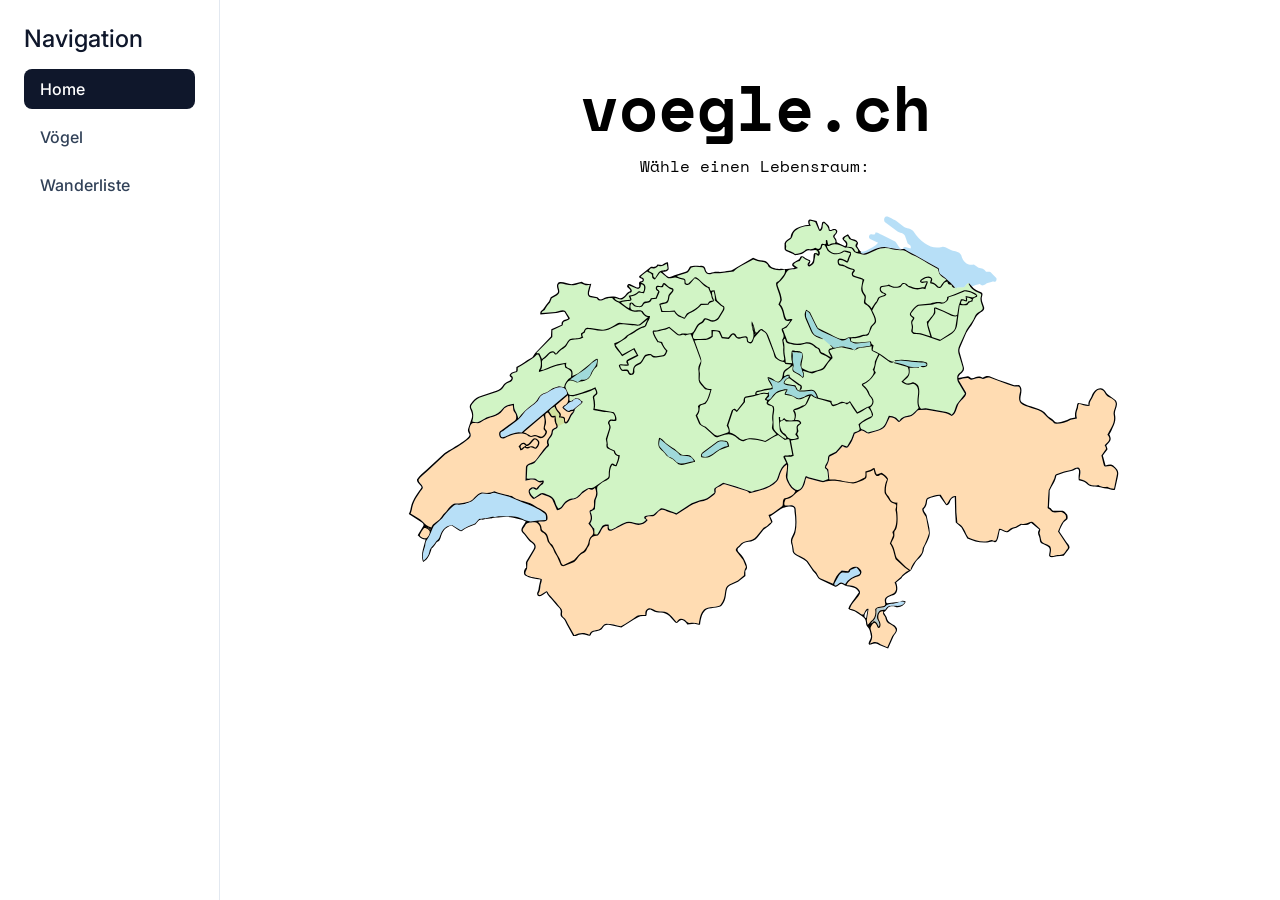
==== commit 8ea993c0: "Neue SVG Map" ====
--- a/index.html
+++ b/index.html
@@ -35,55 +35,47 @@
         <p id="p-title">Wähle einen Lebensraum:</p>
         
     <div id="map-container">
-        <svg id="lebensraum-map" width="100%" height="602" viewBox="0 0 1080 602" fill="none" xmlns="http://www.w3.org/2000/svg" xmlns:xlink="http://www.w3.org/1999/xlink">
-<g clip-path="url(#clip0_4006_278)">
-<path data-filter="1,4" d="M909.81 339.431C904.95 333.819 900 340.852 898.668 335.528L896.382 326.408L900.9 319.986C901.638 318.943 900.252 317 899.73 315.921L903.24 312.126C905.292 309.895 905.004 307.323 902.538 305.002L907.254 296.206C909.432 292.141 909.936 288.543 909 284.1C908.262 280.593 911.142 276.905 911.178 273.29C911.214 269.98 907.146 267.48 904.5 266.472C900.108 264.799 900.09 259.547 896.328 258.666C890.55 257.28 888.372 265.213 886.824 267.552C885.204 269.98 883.818 271.995 884.394 275.322C880.398 275.79 877.032 274.369 873.504 273.236C872.118 274.459 872.694 276.51 872.208 277.733C870.804 281.294 870.03 284.532 871.272 288.31L864.918 289.569C860.256 292.249 855.126 293.634 849.96 293.58C847.224 293.544 847.044 291.799 845.622 290.828C841.968 288.328 839.268 285.521 836.1 282.338C832.374 278.578 817.866 276.851 813.474 272.588C810.702 269.908 811.818 264.314 812.754 260.824C813.186 259.205 812.61 255.356 810.9 255.428C806.778 255.608 804.15 254.726 800.442 253.341L781.866 246.47C778.806 245.337 776.502 247.477 774.486 247.621C766.728 244.419 764.352 251.488 759.222 246.596C756.036 246.416 752.796 247.387 749.358 248.43L756.864 261.13C759.294 265.231 751.14 269.404 749.016 274.279C747.414 277.949 746.766 283.849 742.482 285.737C740.178 284.37 737.172 282.859 734.184 282.356L716.508 279.406L708.984 279.496C705.852 279.531 704.466 286.421 695.862 286.978C692.892 287.176 690.876 290.162 688.788 291.601C686.61 293.094 686.07 287.104 678.672 286.996L675.126 294.551C673.524 297.951 670.896 299.462 667.35 300.577L657.99 303.509C654.174 304.697 652.05 299.462 648.702 301.063L642.6 303.995C641.034 308.852 639.27 313.511 636.066 317.432C634.572 319.249 631.944 318.008 630.378 316.533L623.844 323.764L616.59 327.667C616.536 331.678 615.114 334.772 613.206 337.974C612.954 338.999 615.078 340.025 615.474 340.69L616.572 351.123V352.31H616.59C615.222 352.454 613.908 352.706 612.738 353.102C610.326 353.929 609.984 353.857 607.518 353.246L594.882 350.062C594.378 349.936 593.55 348.857 592.974 349.306C591.768 350.278 591.786 358.408 587.34 361.448C587.268 361.484 587.214 361.538 587.142 361.574C583.542 363.589 581.598 362.815 581.598 362.815C578.34 361.214 575.802 358.192 574.254 354.973C572.562 351.483 571.194 348.965 572.13 344.756C572.76 341.949 573.318 338.981 572.85 335.51C565.02 340.906 566.172 349.145 562.752 352.922C557.118 359.11 548.586 361.61 540.666 363.607L534.456 365.172C532.89 363.049 530.496 362.563 528.102 361.826L509.076 355.998C507.636 355.548 506.808 356.034 505.872 356.861C505.35 357.311 504.198 357.959 503.604 358.264C501.804 359.164 498.978 359.649 499.572 362.438C500.022 364.524 498.924 365.945 497.286 367.15L493.47 369.992C487.35 374.543 483.192 372.871 480.582 374.903C480.42 375.029 480.186 375.101 480.024 375.065C479.394 374.957 478.872 375.461 478.476 375.569C475.434 376.27 473.346 378.087 470.826 379.724L459.126 387.315C456.354 385.732 453.708 385.066 450.684 384.113C448.668 383.465 446.4 381.577 444.024 382.116C440.658 382.872 439.038 386.883 435.978 388.394C433.656 389.527 429.678 387.513 427.392 390.607C427.824 390.912 429.372 391.956 429.606 392.945C426.114 397.658 420.192 398.773 414.774 396.579C411.48 395.247 408.672 395.463 405.558 397.046L392.778 403.522C391.788 404.026 389.97 403.648 389.304 403.144C388.458 402.497 388.224 400.68 388.512 398.755C382.068 398.197 382.77 404.133 378.45 408.648L372.186 401.076C372.06 400.896 371.952 400.698 371.826 400.536L368.604 396.345C374.976 389.329 366.282 383.411 371.682 382.044C376.362 380.857 373.32 374.022 374.85 371.234C376.956 367.384 377.37 363.607 375.426 359.416C373.284 361.988 371.448 362.15 369.072 360.549L361.89 365.783C359.136 369.435 356.526 371.216 351.81 371.899C349.038 372.313 345.276 374.885 343.728 377.17C341.802 380.012 340.218 382.314 336.33 382.584L331.452 371.288C329.202 368.338 324.27 367.6 320.85 366.125L313.182 370.856C311.22 372.061 304.488 363.733 308.358 360.441C310.5 358.624 313.11 358.696 315.27 360.315C317.214 357.959 318.996 356.088 321.534 353.713C317.916 354.559 316.998 353.534 314.784 352.095C311.814 350.17 307.53 351.645 303.93 352.238L304.362 338.855C304.47 335.42 309.654 334.071 312.264 332.919C315.486 331.498 321.066 320.688 326.628 315.471C323.964 309.265 330.426 307.988 330.858 301.764C331.074 298.617 333.558 298.437 334.89 297.645L345.618 292.303C349.452 288.831 348.894 283.291 353.43 281.312C351.594 279.352 349.668 281.906 348.552 281.69C345.78 281.186 343.458 278.974 341.892 276.959C343.008 275.017 345.042 274.693 346.32 273.272C348.39 270.951 348.228 266.976 347.49 264.404L335.178 274.999L327.096 282.158C326.466 282.32 325.98 282.553 325.584 282.787L325.494 282.841C325.278 282.985 325.08 283.147 324.936 283.309L322.488 285.378L301.95 302.682L300.6 303.851C295.092 303.419 287.766 305.524 282.816 308.222C281.448 308.96 279.738 309.014 278.622 308.33C277.614 307.718 277.11 306.279 276.93 305.092C276.408 301.729 278.262 301.099 280.422 299.552L290.322 292.429C292.428 290.918 294.228 290.18 294.372 288.112C294.588 285.288 294.264 283.723 292.464 281.744C290.988 280.125 291.402 277.301 290.916 274.801C287.406 275.25 283.122 276.438 280.926 279.442C274.644 288.076 267.768 284.784 257.508 292.501C255.348 294.12 251.082 292.195 248.922 293.544C247.212 294.641 245.718 299.462 246.564 301.315C247.86 304.175 248.526 306.765 245.754 309.193C238.446 315.561 229.59 319.842 221.418 325.329L202.932 342.435C199.89 345.259 196.524 347.706 194.004 351.141C194.022 354.541 198.072 355.638 198.432 359.524C198.522 360.423 191.358 368.446 188.316 376.702C187.254 379.616 187.326 383.034 185.76 386.02C190.152 389.168 195.228 390.768 198.666 394.69C199.134 395.211 199.584 395.697 200.052 396.165C200.052 396.165 200.574 399.708 199.566 400.986C197.982 402.82 196.11 405.824 195.228 408.127C195.462 410.213 200.412 412.372 202.32 411.095C203.994 409.979 205.29 407.371 205.542 405.429L207.18 400.482C208.44 395.122 214.146 395.769 219.312 386.991L222.426 383.933C224.496 381.019 226.638 378.141 229.788 376.216C231.354 375.263 234.954 376.504 242.028 374.741C244.998 374.004 247.572 373.734 249.93 371.414C252.378 369.021 255.474 365.19 258.894 364.506C263.448 364.884 267.696 365.388 271.944 363.157C278.028 365.496 283.932 366.791 289.944 367.87C295.632 372.313 302.562 372.906 308.916 375.515C312.462 376.954 315.216 379.868 319.068 381.127L323.964 384.275C327.384 386.469 326.736 392.154 326.358 392.603C323.766 395.589 319.932 393.413 316.944 394.78L312.66 394.996C311.76 395.014 310.824 395.14 309.816 395.175C306.36 395.319 305.01 395.841 303.39 398.989C302.796 400.158 301.14 401.273 301.212 402.892C301.284 404.691 302.976 405.537 304.038 406.958C306.468 410.231 308.718 413.127 311.976 415.538C314.532 417.426 315.36 420.251 313.74 423.003L306.09 436.044L305.766 441.98C305.676 443.635 302.472 447.304 304.74 448.887C308.664 451.639 315.72 451.729 320.67 453.15C321.282 455.219 319.842 457.503 319.554 459.644C319.14 462.702 319.122 465.31 317.484 468.008C317.142 468.584 317.574 469.393 317.988 469.627C318.474 469.897 318.978 469.951 319.698 469.501L325.08 466.048C326.952 464.86 327.438 468.332 328.248 469.268C331.452 472.919 334.8 476.085 337.626 480.024C339.102 482.075 342.126 484.089 341.784 487.075C341.532 489.252 341.136 491.375 343.404 492.814C345.78 494.307 346.212 496.771 347.49 499.019L354.33 511.089C359.748 508.391 364.608 508.085 369.738 510.676C371.79 504.254 378.648 507.402 381.708 503.714C383.04 502.095 384.57 499.127 387.108 499.163C392.22 499.235 397.098 500.62 402.174 501.754C407.934 498.84 412.956 495.206 418.194 491.572C420.66 489.864 423.936 490.295 427.302 490.205C427.248 488.029 427.194 486.266 428.598 484.989C433.512 480.51 435.672 487.291 443.358 486.734C448.074 486.392 451.584 488.371 454.5 491.806L459.54 497.742C460.872 495.404 462.096 494.307 463.806 494.217C469.044 493.983 470.106 499.145 472.914 498.534C475.992 497.85 478.854 498.066 482.328 499.361C483.156 494.109 483.966 488.425 487.764 484.683C491.49 480.996 502.182 482.758 504.792 479.646C511.866 471.264 506.79 462.234 513.72 458.978L522.54 454.823L528.876 449.391C528.678 446.171 529.254 443.599 530.856 440.955L527.904 433.67L520.704 424.37C519.156 422.373 522.612 420.287 523.71 419.027C530.316 411.472 536.274 416.203 541.764 409.422L548.892 400.644L552.366 398.773C553.644 397.154 555.174 396.075 556.884 394.87L553.968 387.531C556.002 386.973 557.712 386.2 559.278 385.012L567.666 378.627L570.618 377.529C574.236 378.411 577.764 375.821 580.914 378.878C582.318 380.246 581.886 382.026 582.102 383.987C582.912 391.344 583.272 398.251 581.67 405.465C580.986 408.54 578.16 411.706 578.286 414.8C578.808 418.218 579.888 421.168 580.068 424.658C580.248 428.291 591.66 431.007 594.414 435.091L598.752 441.53C600.138 443.599 600.768 444.246 602.478 445.847C604.278 447.538 604.872 451.567 607.788 452.809L620.334 458.115C622.242 452.449 624.852 447.934 629.262 444.426L635.868 445.218C638.046 441.027 643.968 439.03 647.226 442.196C648.81 443.743 650.07 445.128 649.422 447.178C648.846 449.049 647.946 450.182 645.714 450.74C640.926 451.909 636.228 454.715 634.212 459.788C639.918 459.788 644.67 460.777 647.55 465.166C648.99 467.379 647.604 469.411 646.218 471.138L640.566 478.243C639.216 479.952 638.514 481.823 637.632 483.748C646.362 484.935 650.448 492.4 652.05 489.018L653.058 486.896C653.85 485.223 655.146 483.136 656.856 484.107L655.2 494.684C654.912 496.537 655.596 498.21 656.136 500.458L659.952 508.193C660.798 511.053 661.374 514.759 658.098 519.867C662.886 517.295 665.496 517.745 669.096 520.371L676.152 523.429L681.138 512.133C682.074 510.028 685.566 507.869 684.792 505.099C684.018 502.383 680.4 500.566 678.294 499.379C675.108 497.58 674.856 495.548 673.938 492.292C673.686 491.429 672.588 490.619 672.012 489.522V486.788C672.012 486.788 672.012 486.752 672.012 486.734C672.012 486.734 672.012 486.734 671.994 486.734L673.56 480.402C673.578 480.366 673.614 480.348 673.632 480.33C674.982 478.387 672.174 475.096 674.424 472.613C676.602 470.203 680.184 469.789 682.758 467.99C686.286 465.508 685.44 460.346 683.532 456.82L690.084 451.28C692.226 448.33 694.512 446.315 698.346 444.498L699.948 444.21C700.902 440.325 702.216 437.879 704.43 435.252L711.018 427.428C712.332 425.863 712.224 423.434 712.638 421.51C715.32 416.527 717.444 411.598 719.064 406.076L715.932 389.581C714.456 387.099 711.63 384.005 712.08 381.019C718.38 375.569 712.962 370.622 719.784 368.985C723.6 368.068 726.966 366.143 731.07 366.827L737.118 376.504C740.484 372.565 740.97 367.546 746.874 367.978L747.216 384.832L748.224 395.463C755.424 399.043 755.622 405.015 759.528 410.699C765.306 413.235 772.218 415.574 778.842 414.566C781.218 414.207 783.036 412.336 785.448 414.009C786.078 414.44 787.752 414.009 788.022 413.307L788.706 411.401L790.974 401.957C794.574 400.446 797.832 406.85 801.27 402.856C803.232 400.59 805.5 400.176 808.308 399.565L813.546 396.471C820.44 398.143 823.572 392.747 826.29 395.283L833.148 401.651C834.048 402.497 832.302 405.698 832.788 406.796C833.832 409.134 833.85 411.58 834.624 414.027C835.614 417.121 841.248 417.373 843.21 419.513C845.442 421.959 844.056 426.474 843.696 429.262C846.252 430.935 849.186 428.543 851.31 428.615C855.504 428.741 857.574 428.111 859.68 424.496C860.472 423.147 862.452 422.337 861.804 420.269C861.372 418.883 860.436 417.858 859.5 416.437L851.67 404.673C853.344 400.554 854.73 396.435 857.592 393.179C858.474 392.172 859.77 391.74 859.896 390.589C860.076 389.042 859.734 388.052 858.798 386.901C853.92 380.785 848.106 388.682 843.372 382.188C842.652 381.217 840.096 381.037 841.176 378.483L841.464 370.622L842.04 362.258L847.818 350.206C848.43 348.929 848.178 346.248 849.816 345.655L857.88 342.795C860.94 341.716 864.36 342.255 867.366 340.259C868.968 339.197 872.802 337.722 874.008 340.025C875.574 342.993 874.116 346.986 873.9 350.602C877.77 351.609 881.208 352.778 883.728 355.872C886.662 357.581 889.884 357.797 893.16 356.645C895.968 358.588 898.866 359.344 902.214 358.624C904.518 359.667 906.534 360.693 909.288 360.747L912.312 345.727C912.87 342.957 911.214 341.23 909.738 339.539L909.81 339.431Z" fill="#FFB966" fill-opacity="0.4"/>
-<path data-filter="2,3,6,8,9" d="M269.136 390.858C269.136 390.858 269.136 390.912 269.136 390.948C269.262 390.948 269.244 390.912 269.136 390.858Z" fill="#70BFEF" fill-opacity="0.4"/>
-<path data-filter="2,3,6,8,9" d="M268.308 390.085C268.128 390.391 268.902 390.696 269.136 390.84C269.208 390.481 269.172 390.211 269.064 390.031C268.758 390.031 268.362 389.905 268.308 390.067V390.085Z" fill="#70BFEF" fill-opacity="0.4"/>
-<path data-filter="2,3,6,8,9" d="M306.774 376.756C299.988 374.346 293.76 371.629 287.136 368.823L274.608 365.513C272.16 364.866 271.062 364.488 268.758 365.639C265.788 367.114 261.45 364.902 258.498 365.873C254.826 367.078 252.288 370.838 249.408 373.104C246.834 375.119 237.816 377.763 234.882 377.008C231.444 376.126 229.932 377.961 227.934 379.886C224.298 383.411 221.202 386.829 218.358 391.038L210.402 398.161C207.684 400.608 207.522 406.562 202.284 413.487C200.772 415.484 201.114 418.398 200.412 420.628C198.99 425.089 197.334 429.406 199.098 434.641C201.654 432.554 204.408 429.209 204.93 425.917C205.47 422.445 207.09 421.222 209.106 418.812C210.69 416.905 211.608 414.818 213.804 413.109C217.224 410.447 216.054 399.511 228.366 397.838L237.582 403.648C241.722 400.374 246.222 398.413 250.992 396.794C252.828 396.165 254.268 393.647 255.42 392.423C256.59 391.182 257.904 391.776 258.75 391.452C259.974 390.984 260.928 390.661 262.296 390.858C264.546 391.182 268.362 388.934 269.046 390.049C269.172 390.049 269.28 390.013 269.334 389.941C269.622 389.545 270.432 389.204 271.134 389.383C273.474 390.031 275.364 388.916 277.47 388.934L289.764 388.988C295.74 389.006 301.032 392.333 306.738 393.916C309.942 394.798 313.506 393.395 316.71 393.197L324.864 392.693C325.206 391.074 325.26 387.189 323.64 386.056C318.312 382.332 312.858 378.914 306.756 376.738L306.774 376.756Z" fill="#70BFEF" fill-opacity="0.4"/>
-<path data-filter="2,3,6,8,9" d="M788.148 143.831L782.1 137.715C780.966 137.157 779.112 137.427 777.654 137.517C775.872 134.477 773.208 133.956 769.932 133.38L765.09 130.106C758.61 131.293 753.84 127.048 752.364 121.166C751.392 117.263 746.982 116.399 743.4 115.788C739.944 115.176 735.894 111.309 732.456 111.974C725.436 113.324 720.18 112.262 714.528 108.233C709.866 104.887 706.41 101.092 703.116 96.1452C701.064 93.0692 695.376 93.1592 692.712 91.0546L685.044 85.0107C680.184 82.9421 674.748 78.1573 673.056 82.4204C672.606 83.5716 672.588 85.7122 674.136 86.8454L685.944 95.6055C688.662 97.6202 693.216 97.5302 694.422 100.966L697.068 108.521C698.85 109.672 701.118 110.571 700.02 113.503L694.548 112.046C693.864 111.867 693.072 112.388 692.784 112.658C692.406 113 692.28 113.665 692.37 114.169L693.756 114.079C697.086 116.777 701.208 118.306 705.114 120.537L719.1 128.505L728.928 133.92C729.612 135.682 728.982 138.453 730.53 139.712L735.84 144.029C738.27 146.008 739.908 148.04 742.482 149.983L745.956 153.868C746.118 154.048 746.064 154.732 746.748 154.57C747.144 154.48 747.468 154.318 747.414 153.796L754.686 153.49C756.126 153.437 758.394 146.997 760.536 149.623L761.148 150.379L762.984 152.519C766.692 151.368 770.958 150.055 771.084 150.127L773.1 151.404C775.656 152.123 777.186 149.749 779.274 149.119L783.9 147.734C784.368 147.465 785.52 147.68 786.06 147.77C786.906 147.896 787.77 147.411 788.058 146.691C788.292 146.115 788.814 144.568 788.148 143.903V143.831Z" fill="#70BFEF" fill-opacity="0.4"/>
-<path data-filter="2,3,6,8,9" d="M296.712 302.394L300.006 302.826C302.166 300.433 304.362 298.617 306.882 296.512L346.662 263.216C346.77 258.594 343.116 255.626 338.652 256.291C331.218 257.406 327.906 261.705 324.99 262.371C321.66 263.145 319.086 265.069 317.664 268.199C315.198 273.649 306.738 276.635 302.148 282.805C298.908 287.158 295.686 290.378 291.258 293.382C287.046 296.242 283.41 299.786 278.874 302.268C277.776 302.862 278.19 304.858 278.316 305.65C279.18 310.812 285.768 303.635 296.712 302.394Z" fill="#70BFEF" fill-opacity="0.4"/>
-<path data-filter="2,3,6,8,9" d="M644.832 211.339C643.158 211.555 640.134 210.206 638.568 209.469C637.578 208.983 638.244 205.152 635.742 205.691C633.708 207.49 631.062 209.127 627.984 207.706L611.046 199.935C608.22 198.64 604.53 197.291 603.072 194.305L598.05 184.106C596.736 181.444 595.962 178.584 592.614 177.846C592.776 180.005 591.948 182.595 592.794 184.574L598.932 198.946C601.506 204.972 606.294 203.263 610.596 207.094L616.752 212.617C617.346 213.156 618.696 213.246 619.38 214.397C621.738 218.355 626.022 211.591 635.454 215.423C636.93 216.016 638.838 215.621 640.188 216.916C640.926 217.617 642.564 218.175 643.014 217.671L644.85 215.585L658.638 213.426C658.818 212.221 658.782 210.818 658.116 209.631L644.832 211.303V211.339Z" fill="#70BFEF" fill-opacity="0.4"/>
-<path data-filter="2,3,6,8,9" d="M673.074 112.1L688.914 114.475C689.508 114.565 689.904 114.241 690.498 114.223C687.204 112.244 685.638 107.136 684.108 106.38L670.302 99.5089C668.43 98.5735 665.874 96.433 663.912 97.1885C663.588 101.631 659.664 96.9006 657.576 100.174C656.712 101.524 657.288 103.232 658.98 104.06L666.63 107.783C663.498 111.489 659.556 113.216 655.668 115.158C653.346 116.31 651.312 117.191 648.774 116.723C648.864 116.831 649.008 117.281 648.558 117.659C652.932 122.282 662.076 112.082 673.074 112.118V112.1ZM674.19 106.416L674.352 106.578C674.55 106.866 674.262 107.154 673.974 106.956L673.812 106.794L674.19 106.416Z" fill="#70BFEF" fill-opacity="0.4"/>
-<path data-filter="2,3,6,8,9" d="M644.31 441.584L638.154 443.923C636.3 450.866 630.342 442.538 626.436 449.463L621.972 457.36C621.45 458.259 621.486 459.338 621.954 459.698C624.348 461.515 626.148 456.532 628.65 457C629.892 457.234 630.936 457.827 632.61 458.655C635.832 453.51 640.746 450.434 646.452 448.905C647.766 448.545 648.594 447.25 647.766 445.919C646.776 444.336 645.678 442.825 644.328 441.584H644.31Z" fill="#70BFEF" fill-opacity="0.4"/>
-<path data-filter="2,3,6,8,9" d="M362.646 239.634C360.558 241.145 358.488 242.117 356.292 243.646L349.83 248.143C352.674 249.078 354.888 249.096 357.678 250.985L361.242 248.484C366.264 249.204 369.828 246.434 371.232 241.991C372.744 237.26 377.586 235.263 377.622 227.547L372.186 231.27C369.234 234.418 366.192 237.044 362.628 239.598L362.646 239.634Z" fill="#70BFEF" fill-opacity="0.4"/>
-<path data-filter="2,3,6,8,9" d="M578.754 228.716C578.844 230.766 580.23 233.033 579.546 235.101C577.422 241.451 584.568 239.67 588.546 245.57C590.31 244.383 589.698 242.8 589.158 241.199L586.8 233.986C585.828 231.036 589.968 223.571 588.096 221.287C587.034 219.974 582.966 220.945 578.268 219.596C579.402 222.636 578.628 225.424 578.772 228.716H578.754Z" fill="#70BFEF" fill-opacity="0.4"/>
-<path data-filter="2,3,6,8,9" d="M713.592 230.766C708.138 231.126 703.188 230.137 697.77 229.579L689.634 228.752L684.144 229.435V230.73C687.906 231.378 691.848 232.133 695.574 233.914C699.876 235.983 704.466 235.587 708.714 235.245C709.11 235.209 709.794 235.389 710.262 234.868C711.666 233.878 713.736 234.346 715.5 234.004C716.598 233.788 716.598 232.421 716.148 232.115C715.626 231.756 714.492 230.712 713.592 230.766Z" fill="#70BFEF" fill-opacity="0.4"/>
-<path data-filter="2,3,6,8,9" d="M357.588 268.199C355.608 267.857 353.628 268.685 352.404 270.574C348.3 270.969 347.184 274.279 343.062 276.725C344.772 278.38 346.302 279.981 348.552 280.611C349.83 279.531 351.288 279.118 352.584 279.442C355.032 277.049 358.38 274.657 361.242 272.336C361.98 270.484 359.1 268.469 357.588 268.199Z" fill="#70BFEF" fill-opacity="0.4"/>
-<path data-filter="2,3,6,8,9" d="M688.896 476.732C681.912 480.222 677.934 477.29 674.28 481.427C672.192 483.784 664.74 481.931 664.866 484.989C665.028 489.18 664.83 492.94 661.986 495.962L662.058 496.771C664.848 496.807 666.234 499.325 667.224 502.527C669.096 499.991 667.224 497.472 666.018 494.864C664.83 492.31 666.09 488.64 667.8 486.644C669.438 484.737 672.156 485.511 674.262 484.755C676.026 480.654 678.942 480.672 684.126 480.906C687.672 481.068 691.56 481.229 694.098 477.2C692.892 476.139 690.444 476.265 688.914 476.732H688.896Z" fill="#70BFEF" fill-opacity="0.4"/>
-<path data-filter="2,3,6,8,9" d="M603.288 265.159C602.676 263.288 600.858 259.349 598.212 259.673C589.842 260.68 582.948 261.957 581.742 256.651C581.004 253.413 574.236 255.859 569.772 252.532C568.728 250.643 571.698 246.991 573.804 246.56C575.208 246.272 574.794 244.185 574.128 244.239C569.196 244.689 567.072 251.38 563.634 251.219L553.644 247.009C555.858 251.003 558.828 253.881 558.126 258.108L554.67 258.756C554.886 259.763 554.508 260.338 554.094 260.95L554.544 265.105C554.364 266.31 552.348 267.21 551.79 268.379C557.892 271.257 556.29 262.047 566.172 259.277C568.674 258.576 571.05 257.514 573.624 258.594L571.374 263.127C578.574 262.857 582.786 268.667 586.134 267.462L590.688 265.825C593.118 264.943 595.8 262.893 598.536 263.63C599.598 264.116 600.786 266.256 602.388 266.059C602.514 266.059 602.64 266.202 602.622 266.31C603.27 267.174 604.152 266.113 603.378 265.555C603.306 265.465 603.306 265.285 603.252 265.141L603.288 265.159Z" fill="#70BFEF" fill-opacity="0.4"/>
-<path data-filter="2,3,6,8,9" d="M462.924 326.174C460.494 322.594 457.254 321.137 454.086 318.835L449.352 315.381L442.35 309.409C441.648 311.55 440.586 315.741 442.26 317.612L451.098 327.523C454.518 328.44 457.128 330.239 459.198 333.153C466.002 336.931 470.646 332.452 477.18 332.344C475.002 326.048 469.584 327.397 462.906 326.21L462.924 326.174Z" fill="#70BFEF" fill-opacity="0.4"/>
-<path data-filter="2,3,6,8,9" d="M500.922 313.259L486.162 324.357C485.136 325.131 484.974 327.109 486.054 327.415C495.414 329.951 500.922 317.882 512.1 316.604L511.056 312.719C508.014 311.514 503.856 311.064 500.922 313.277V313.259Z" fill="#70BFEF" fill-opacity="0.4"/>
-<path data-filter="5,7,9,10" d="M774.216 173.889C773.352 170.597 771.444 167.359 772.092 163.887C772.308 162.736 773.1 161.549 772.506 160.362C771.588 158.509 763.452 158.347 759.978 150.253C759.762 149.767 760.032 149.299 760.554 149.551C758.394 146.925 756.144 153.365 754.704 153.419L747.432 153.724L745.974 153.796C744.012 154.102 742.554 153.131 742.14 150.666C739.548 151.206 738.198 149.821 737.784 147.429L736.902 145.594C734.058 143.309 731.142 142.23 729.504 139.424L728.136 134.657L717.93 128.919C712.386 125.807 707.4 122.282 701.352 120.033C698.328 118.9 695.556 115.824 692.406 115.446C688.464 114.996 684.882 115.41 681.084 114.223C675.378 112.46 669.546 112.748 664.182 115.248L656.28 118.918C652.914 120.483 650.43 119.727 647.64 119.008L646.11 116.669C646.704 114.583 644.166 113.126 643.518 111.561C642.888 110.032 644.346 108.575 644.778 107.711C641.268 103.844 636.714 106.308 635.742 101.02C634.266 100.138 631.53 102.441 631.512 104.204C634.896 105.859 635.922 108.377 634.5 111.831L634.392 112.892C633.582 112.874 632.844 112.82 632.358 112.604C629.154 110.985 625.968 109.348 622.602 109.222L622.17 108.071C624.636 105.121 619.83 102.819 620.388 100.696C620.82 99.0412 624.87 97.2244 622.8 95.1019C621.09 93.375 618.354 96.7208 616.374 95.3357C615.168 94.4903 616.698 91.3064 610.686 86.9713C609.678 88.6262 609.642 89.9393 609.57 91.8461C609.516 93.2671 607.482 96.5229 605.88 95.1198L602.1 86.5936C600.876 86.036 598.104 85.1366 596.844 85.0646C595.44 85.928 596.484 88.5003 597.564 90.2631C590.04 90.2631 580.05 93.393 578.7 100.084C577.512 106.02 570.186 104.761 572.184 111.093L571.842 114.115C571.716 115.212 577.044 116.238 581.256 119.116C583.578 119.008 587.88 118.162 589.788 116.705C591.894 115.104 592.956 113.324 596.142 114.205C598.23 114.781 600.246 113.773 601.956 112.838C601.992 112.838 602.028 112.874 602.046 112.892L602.262 119.062L600.786 127.732C600.48 129.477 597.654 131.401 596.052 131.995C594.756 132.481 593.874 130.772 593.982 129.998C594.126 129.063 594.756 128.11 595.98 126.707C592.92 125.699 590.868 124.458 588.438 122.443L585.99 126.545C583.398 127.3 580.914 127.948 579.528 130.286L584.244 133.722C583.38 134.189 582.57 134.477 581.796 134.675L578.268 135.125L570.798 135.179C564.696 136.636 559.08 135.593 554.148 132.427C553.086 128.973 550.494 127.318 546.93 127.048C544.086 126.976 540.846 125.537 538.218 124.746L526.14 131.257C523.188 133.02 520.488 134.513 518.112 137.086L505.836 138.794C502.074 139.316 498.564 138.471 494.784 139.802C491.886 140.809 488.736 138.884 488.07 135.952C487.764 134.585 487.152 132.876 485.424 132.768C481.914 132.553 477.558 131.797 474.264 133.182C472.86 134.873 472.086 137.895 469.53 138.686L459.63 141.726L457.398 143.255C455.04 143.381 451.746 145.324 449.406 143.417C447.93 142.23 446.364 140.791 444.762 139.586L442.278 136.96L440.874 138.345C441.288 137.841 441.756 137.391 442.278 136.96C444.24 135.395 449.208 136.726 450.054 134.046C450.252 133.416 449.118 129.207 449.19 129.225C448.164 128.937 445.5 133.326 440.622 131.186C436.176 135.952 433.656 132.984 432.432 134.261C432.324 134.387 432.126 134.549 431.946 134.747L429.066 137.301C426.456 138.974 424.44 140.431 422.316 142.788C424.692 143.291 425.898 144.317 425.772 145.738C425.61 147.698 424.728 148.274 422.532 148.562L422.586 150.379C423 152.825 421.074 155.829 418.878 154.947L409.968 151.35C410.364 154.012 414.918 155.577 412.74 158.545C412.398 159.013 411.174 158.941 410.4 159.498C408.024 161.243 406.422 164.409 403.56 165.596C401.058 166.622 398.43 164.787 395.46 164.517L392.706 164.445C384.84 163.654 381.276 170.723 377.244 164.625L370.818 163.564C366.21 162.808 368.262 156.998 370.116 150.918C366.552 152.123 364.518 150.918 361.872 149.749C359.73 148.814 356.868 150.72 354.834 151.152C347.706 152.663 340.416 147.626 338.202 150.253C336.312 152.483 340.38 157.196 338.004 159.984C336.186 162.107 333.396 163.15 330.966 164.607L329.184 168.942C326.88 171.442 325.188 173.601 323.712 176.695C322.938 177.54 321.048 177.594 320.526 179.879L334.782 178.799C337.932 178.566 341.928 175.885 344.862 177.864L349.218 184.43C351.054 187.182 344.232 187.901 342.918 189.286C342.36 189.88 342.648 192.344 341.928 192.704L331.668 197.651L331.578 204.45L315.162 220.999V223.014C314.334 223.715 313.578 224.866 312.93 225.37C308.376 228.86 301.734 232.727 295.992 236.235C296.064 237.656 296.244 240.102 295.092 240.624C292.806 241.667 290.538 241.577 288.792 243.808C290.772 244.815 291.348 246.308 290.808 247.891C289.332 252.298 284.778 249.959 281.124 256.507C279.882 258.738 276.786 260.248 274.266 261.094L259.398 265.987C255.15 267.39 252.504 268.919 249.822 272.696C248.616 274.387 247.068 275.682 248.508 278.236C250.722 282.158 250.65 286.727 249.264 291.493C257.256 294.282 259.308 287.392 268.956 285.629C274.392 284.64 277.722 281.618 281.07 277.589C283.68 274.441 288.738 273.847 292.248 273.254C291.33 280.071 295.992 282.068 296.406 288.346C300.96 282.032 306.036 277.283 312.264 273.092C317.934 269.278 315.99 263.9 326.016 261.256L332.028 257.155L338.364 255.14L343.638 256.129L345.258 256.633C346.266 258.702 346.95 260.914 348.084 262.785L349.218 265.015C349.074 267.156 348.984 268.703 349.38 270.466C351.99 270.466 352.872 268.901 354.546 267.911C355.518 267.336 358.236 267.336 359.082 268.037C360.306 269.027 361.512 270.484 363.042 271.185C360.918 274.657 356.598 276.186 354.708 278.938C354.24 281.186 353.988 282.32 352.08 284.118C350.118 285.971 348.012 294.947 344.664 293.328C342.99 292.519 344.124 289.029 342.9 288.112C341.568 287.104 337.428 288.579 338.544 286.097C340.02 282.841 336.078 282.356 333.792 276.006C331.542 277.265 329.562 278.65 328.086 280.917L331.182 285.827L334.8 285.593L335.628 292.339C336.87 294.371 338.274 297.483 335.394 298.868C333.666 299.696 332.01 300.146 331.974 302.718C331.884 308.006 325.71 309.068 328.05 314.878C328.734 316.569 326.52 317.63 325.674 318.691L313.398 333.927C311.886 335.798 305.928 335.276 305.766 338.927L305.262 350.134C308.502 350.422 311.706 349.378 314.946 350.44C318.042 354.631 322.308 350.817 322.686 352.562C323.262 355.206 321.12 356.304 319.122 357.743C317.862 358.66 316.944 362.24 314.496 361.502C313.038 361.07 311.976 359.793 310.374 360.801C309.492 361.358 307.854 362.24 308.502 364.02C309.33 366.287 311.112 368.464 312.948 369.741L319.266 365.424C321.786 363.697 324.918 366.161 327.438 367.114C335.97 370.334 333.342 375.209 337.716 380.875C340.686 380.066 341.424 377.907 343.062 375.857C344.934 373.518 348.768 371 351.702 370.658C356.616 370.082 358.308 367.78 361.296 364.56C362.844 362.887 366.93 360.405 369.036 359.739C370.08 359.721 370.836 359.811 371.538 359.811L377.622 360.837C377.622 362.024 377.802 363.211 377.91 363.985C378.414 367.366 377.244 369.291 376.092 372.043L375.336 381.559L370.728 384.149C372.744 387.962 373.284 392.531 370.548 396.111C371.61 398.108 372.87 399.996 374.76 401.651L374.85 407.461C376.128 407.713 377.784 407.677 378.162 407.029L382.752 399.205C383.886 397.28 387.558 397.082 389.646 397.676C388.566 407.101 395.01 400.338 405.306 395.643C414.558 391.434 420.066 401.507 428.274 392.495C426.798 392.028 425.898 391.002 426.06 389.959C426.186 389.078 427.122 388.34 428.166 388.214L435.51 387.315L442.926 380.983C443.736 380.282 445.482 380.749 446.706 381.199L459.216 385.858L470.916 377.997C476.244 374.417 481.77 372.871 487.98 371.432C491.634 370.604 495.18 366.719 498.276 364.722C498.456 363.211 497.376 360.603 498.834 359.685L507.276 354.361L519.822 357.959L535.626 363.463C537.048 363.967 538.65 362.653 539.892 362.42C547.776 360.837 555.39 358.318 561.312 352.688C564.732 349.432 563.94 340.169 572.238 334.107L574.218 335.672L573.318 349.073C574.164 353.336 578.592 361.358 583.362 361.826C589.014 362.366 590.148 352.778 591.876 348.245C592.326 347.058 594.396 348.533 595.188 348.731L610.002 352.562C611.91 352.113 613.728 351.627 615.42 350.656C614.826 347.31 615.294 344.09 613.962 341.14C613.548 340.205 611.928 339.665 611.928 338.999C611.964 335.87 614.754 334.053 615.024 331.193C615.204 329.25 614.952 326.66 616.806 325.742L623.214 322.576L629.478 315.489L634.734 317.216L639.216 309.373L641.61 303.15C642.816 302.304 644.742 302.034 646.236 301.117H646.272L649.908 299.336C652.158 299.786 654.228 301.027 656.1 302.682C660.978 301.261 667.314 300.254 671.382 297.232C675.072 294.515 675.774 289.371 677.808 285.521C680.202 285.629 682.974 286.349 685.206 287.59L688.464 290.954C691.074 286.223 695.304 285.863 699.822 284.946C702.954 283.507 705.834 279.819 708.444 277.445L710.586 278.182C711.738 278.812 714.42 277.733 715.806 277.985L737.136 281.798C739.116 282.158 741.078 283.291 742.338 284.478C746.28 281.51 745.686 276.15 748.314 272.858L756.126 263.073L749.412 251.614C747.684 248.664 747.324 243.987 750.204 241.973C752.688 240.21 754.542 238.321 753.588 235.155L749.466 221.467C748.548 218.391 749.412 215.531 750.708 212.671L757.782 197.093C760.914 192.452 764.478 188.495 766.458 183.117C768.132 178.602 775.386 178.206 774.27 173.997L774.216 173.889Z" fill="#A3EA8C" fill-opacity="0.4"/>
-<path data-filter="5,7,9,10" d="M313.992 318.331C315.576 317.18 316.404 315.777 316.854 313.744C317.286 311.802 314.028 308.87 312.57 310.291C310.014 312.827 308.322 316.497 304.686 316.569C304.506 316.515 304.362 316.407 304.254 316.263C303.642 315.525 302.814 314.536 301.842 314.41C300.708 314.266 299.79 315.111 299.25 316.083C298.692 317.09 298.908 318.529 299.88 319.447C301.392 318.061 302.454 317.198 303.876 316.676C304.074 316.694 304.236 316.802 304.326 316.946C305.784 319.303 309.114 314.374 313.956 318.295L313.992 318.331Z" fill="#A3EA8C" fill-opacity="0.4"/>
-<path d="M193.014 408.234L198.828 398.773C199.638 397.46 198.54 396.003 197.406 395.247L183.888 386.379C185.85 383.231 185.778 379.67 186.858 376.414C189.468 368.607 197.244 359.739 197.046 358.93C196.362 356.178 192.168 354.721 192.294 350.997C194.85 347.238 198.72 344.27 202.158 341.086L219.978 324.555C227.178 319.5 248.184 308.708 246.294 304.481C245.502 302.718 244.224 301.225 244.908 299.12L248.706 287.698C249.642 284.856 248.562 281.42 247.356 279.01C245.556 275.448 247.266 273.631 249.084 271.311C251.892 267.749 254.484 266.238 258.714 264.871L271.602 260.68C274.68 259.673 278.478 258.252 280.116 255.536C284.058 248.916 288.486 251.111 289.638 246.919C289.854 246.146 287.568 245.085 287.604 244.275C287.712 241.415 291.726 240.066 294.372 239.634L294.588 235.335C299.826 233.015 304.362 229.003 309.348 226.449C312.336 224.92 312.084 222.852 313.956 220.909L330.102 204.09L330.498 196.517L341.136 191.912C339.984 185.761 349.02 187.002 347.778 184.915L344.124 178.763C340.992 178.098 338.544 179.771 335.61 180.005L319.248 181.3C318.456 178.134 320.922 177.414 322.2 175.849C324.36 173.205 325.764 170.453 328.212 167.899L329.922 163.618C332.262 162.251 334.89 161.315 336.78 159.336C338.976 157.034 334.44 152.519 337.23 149.227C340.02 145.936 348.534 151.152 352.512 150.181L361.854 147.878C364.752 150.055 367.956 150.558 371.592 149.731L369.468 158.023C369.126 159.354 368.892 161.747 370.476 162.071L377.892 163.564C378.99 163.779 379.548 165.722 380.394 165.848C381.366 165.992 382.842 165.74 383.598 165.201C387.342 162.538 395.838 162.269 399.492 164.103C404.19 166.478 406.368 160.776 409.806 158.239C410.346 157.843 412.236 157.43 411.732 156.35C410.652 154.048 407.358 153.85 408.744 151.26C409.248 150.325 410.436 149.713 411.75 150.361L418.482 153.58C419.508 154.066 420.498 153.526 420.786 152.843C421.326 151.602 420.03 149.461 421.164 147.968C421.488 147.518 422.37 147.231 423.324 147.123C424.458 146.997 424.62 145.864 424.278 145.252C423.738 144.317 421.956 144.496 421.074 143.489C420.858 143.237 420.624 142.302 421.146 141.888L433.026 132.445C434.988 132.373 438.318 133.272 439.56 129.98L444.366 130.43C446.436 129.423 447.642 127.678 450.486 127.66L451.206 134.333C450.738 137.014 447.876 137.373 444.834 137.481C446.292 139.352 448.218 141.079 450.234 142.284C452.61 143.705 455.112 141.798 457.236 141.151L468.756 137.553C471.24 136.78 471.888 133.884 473.166 132.121C476.442 130.52 480.852 131.635 484.47 131.419C487.17 131.257 488.808 132.786 489.204 135.341C489.546 137.463 491.742 139.388 493.938 138.758C496.512 138.003 498.978 137.229 501.714 137.535C505.818 138.003 509.634 137.014 513.504 136.528C516.456 136.15 517.662 135.035 520.038 133.632L538.02 123.055C541.26 124.674 544.464 125.753 547.704 125.843C552.114 125.969 553.32 128.649 555.75 131.653C557.424 133.704 562.878 134.927 565.47 134.567C568.35 134.171 570.168 134.999 572.58 134.675L580.842 133.542C579.942 132.085 578.34 131.833 578.214 130.862C578.07 129.818 578.736 128.523 579.744 127.93L585.342 124.638C586.26 124.098 586.35 122.21 587.088 121.904C587.97 121.526 589.716 121.544 590.418 122.299C592.056 124.062 594.342 124.35 596.124 125.519C597.906 126.689 596.268 128.901 595.116 130.61C602.712 128.613 598.572 119.457 601.38 118.288C602.532 117.803 603.792 118.45 604.98 119.134C605.484 117.317 603.612 115.158 602.226 115.176C600.498 115.212 598.518 116.058 596.844 115.572C593.46 114.583 592.236 116.777 589.932 118.144C587.628 119.511 583.668 120.303 581.184 120.501C576.108 117.245 570.402 116.795 570.402 113.935V108.179C571.14 105.337 574.416 103.736 576.612 102.153C577.368 96.361 581.058 92.9253 586.278 91.2344C589.284 90.2631 591.822 88.8241 595.512 89.4896C594.792 87.8167 594.684 86.7195 594.72 85.5863C594.738 84.9027 595.566 83.4997 596.754 83.7875L603.396 85.4244L606.636 94.2744C608.886 92.1518 608.346 89.3637 609.012 87.0073C609.372 85.7481 611.19 85.7841 611.73 86.3058L613.584 88.1225C615.384 89.8854 616.77 90.5869 616.59 93.429C616.536 94.2024 617.742 94.7061 618.372 94.4543L619.794 93.8607C621.594 93.1052 623.304 93.429 624.276 94.9399C626.292 98.0518 619.83 100.444 622.332 102.639C623.646 103.79 623.97 105.517 624.042 107.28L632.664 111.345C636.66 107.531 627.948 104.725 630.414 102.297C631.854 100.894 633.798 99.7967 635.634 98.9872L638.838 103.628C641.52 104.078 644.706 104.833 645.84 107.406C646.29 108.431 645.264 110.104 644.958 111.147C646.434 113.234 647.226 115.374 648.774 116.723C648.864 116.831 649.008 117.281 648.558 117.659C652.932 122.281 662.076 112.082 673.074 112.118L688.914 114.493C689.508 114.583 689.904 114.259 690.498 114.241L692.352 114.169L693.738 114.079C697.068 116.777 701.19 118.306 705.096 120.537L719.082 128.505L728.91 133.92C729.594 135.682 728.964 138.453 730.512 139.712L735.822 144.029C738.252 146.007 739.89 148.04 742.464 149.983L745.938 153.868C743.976 154.174 742.518 153.203 742.104 150.738C739.512 151.278 738.162 149.893 737.748 147.5C733.374 147.95 732.942 153.58 730.296 154.174C726.516 155.019 726.66 150.109 720.18 149.353C720.054 147.662 720.774 146.403 721.188 144.748C718.344 142.572 715.176 143.705 712.998 145.522C712.44 145.989 710.604 146.457 711.36 147.698L716.922 147.339C719.118 147.195 716.076 151.386 715.248 155.379C713.034 154.39 711.54 154.66 709.74 155.253C705.618 156.62 697.086 153.886 694.692 150.666C694.188 150.001 692.118 150.019 691.686 150.594L689.742 153.239C687.51 154.174 684.756 153.958 682.308 154.012L677.304 152.213L670.914 153.059C669.6 153.239 669.258 155.073 669.546 156.135C670.356 159.067 676.782 159.48 674.604 161.657C673.002 163.258 668.628 163.15 667.53 165.272C666.432 167.395 666.324 168.618 664.614 170.255C662.904 171.892 661.806 174.914 660.546 177.198C662.238 180.724 664.506 184.214 664.578 188.135C664.632 191.067 660.924 192.686 659.988 194.916L657.09 201.716C656.136 203.964 652.824 202.939 650.898 203.713C647.046 205.242 643.536 206.141 639.198 205.907C638.406 206.069 638.658 208.821 639.45 209.127C642.978 210.512 646.326 210.098 649.98 209.828L659.34 209.163C659.43 210.728 659.916 212.455 661.932 212.922L660.996 218.103C666.63 220.046 671.022 223.319 675.594 226.899C677.862 228.68 679.878 229.885 683.1 229.867C680.796 232.061 678.546 230.353 676.872 229.129L668.088 222.708C666.882 225.334 665.334 227.475 664.722 230.245L662.832 238.735C663.03 239.436 664.542 240.804 664.092 241.433L662.49 243.628C659.412 247.819 656.55 251.057 650.952 253.575C654.498 256.345 656.694 259.151 657.882 263.18C658.26 264.476 659.682 265.681 660.474 266.742C663.048 270.16 662.04 274.513 658.404 276.941L660.816 282.158C663.75 288.525 654.984 288.13 648.36 294.245C647.64 295.379 648.54 298.994 649.8 299.318C652.05 299.768 654.12 301.009 655.992 302.664C660.87 301.243 667.206 300.235 671.274 297.213C674.964 294.497 675.666 289.353 677.7 285.503C680.094 285.611 682.866 286.331 685.098 287.572L688.356 290.936C690.966 286.205 695.196 285.845 699.714 284.928C702.846 283.489 705.726 279.801 708.336 277.427C704.358 267.911 711.774 258.899 704.52 253.269C702.198 251.47 700.614 253.251 698.292 253.629C695.574 254.079 692.424 251.794 690.588 250.445L696.942 244.185C698.706 242.458 698.418 237.296 696.906 235.353L682.668 231.252C683.136 230.425 683.874 230.694 684.108 230.766C687.852 231.414 691.794 232.169 695.52 233.95C699.822 236.019 704.412 235.623 708.66 235.281C708.84 235.911 708.588 236.235 708.12 236.235L698.94 236.199C699.552 243.448 698.634 245.786 692.37 249.941C695.304 252.927 698.256 252.837 701.64 251.218C703.584 250.787 707.364 253.323 708.12 255.248C711.018 262.767 705.366 271.689 710.46 278.11C711.612 278.74 714.294 277.661 715.68 277.912L737.01 281.726C738.99 282.086 740.952 283.219 742.212 284.406C746.154 281.438 745.56 276.078 748.188 272.786L756 263.001L749.286 251.542C747.558 248.592 747.198 243.915 750.078 241.901C752.562 240.138 754.416 238.249 753.462 235.083L749.34 221.395C748.422 218.319 749.286 215.459 750.582 212.599L757.656 197.021C760.788 192.38 764.352 188.423 766.332 183.044C768.006 178.53 775.259 178.134 774.144 173.925C773.28 170.633 771.372 167.395 772.02 163.923C772.236 162.772 773.028 161.585 772.434 160.398C771.516 158.545 763.38 158.383 759.906 150.289C759.69 149.803 759.96 149.335 760.482 149.587L761.094 150.343L762.93 152.483C768.042 158.473 773.19 157.556 773.856 159.93C774.216 161.189 773.622 162.34 773.37 163.546C772.542 167.323 774.72 170.633 775.638 174.033C776.79 178.386 769.806 179.213 767.178 184.124L762.678 192.506C759.942 195.87 757.764 199.144 756.036 203.191L750.906 215.279C750.186 216.97 750.024 218.768 750.528 220.549L754.758 235.623C756.306 241.181 749.052 242.027 749.25 246.74L758.898 244.995C759.978 244.797 761.454 246.632 762.534 246.847C766.206 247.567 768.78 242.998 774.288 246.506C776.934 244.599 780.03 244.167 782.964 245.588C788.04 248.035 793.332 249.258 798.642 251.2L806.616 254.15L811.602 253.881C817.704 258.504 809.982 268.199 814.392 271.707C821.501 277.373 835.254 276.617 840.402 284.928C841.733 287.086 844.595 287.77 846.197 289.371C847.799 290.972 848.465 292.537 851.345 292.357C855.863 292.069 860.075 290.522 864.053 288.417L869.399 287.248C868.481 283.651 869.759 280.071 870.839 276.941C871.271 275.7 871.181 272.066 872.801 272.372L883.043 274.369C882.233 270.537 884.987 268.397 886.121 265.609C888.029 261.022 891.017 256.759 896.507 257.37C899.819 257.748 900.773 261.993 902.951 263.594L910.943 269.44C914.849 274.747 909.215 279.369 910.259 284.244C911.303 289.119 910.349 292.896 908.117 297.393C907.055 299.552 905.903 302.826 904.391 304.804C905.921 307.628 906.677 310.273 904.337 312.773L901.331 315.993C901.601 317.288 903.095 319.374 902.285 320.436L897.785 326.318L900.575 336.643C903.293 335.815 906.407 334.754 908.459 336.553C914.687 341.949 914.363 343.244 912.293 352.31L910.205 361.52C907.073 362.617 904.175 360.117 901.529 360.171C898.415 360.243 895.841 358.768 893.177 358.678C888.425 358.57 884.015 358.696 880.397 354.721C878.777 352.922 875.609 352.436 873.072 351.807C871.991 347.04 874.799 341.176 872.027 340.186C871.649 340.061 870.731 339.899 870.191 340.258C866.375 342.831 861.839 342.759 857.699 344.198L849.96 346.878C849.15 352.814 845.531 357.095 843.047 362.311C843.065 364.632 843.012 367.636 842.849 370.316L842.309 379.652C844.038 380.119 845.513 382.35 846.539 383.105L856.421 383.213C857.897 383.213 859.572 385.57 860.759 386.811C861.731 387.836 861.893 391.362 860.885 392.207L857.501 395.031C855.665 398.107 854.082 401.021 853.001 404.529L860.129 415.124C861.497 417.156 864.989 419.873 862.883 422.571L857.556 429.442L850.553 429.928C848.357 430.09 844.325 432.14 842.634 429.676C841.986 427.464 844.415 423.218 842.418 420.88C840.743 418.919 837.197 418.056 835.073 416.797C832.517 415.304 833.327 412.893 832.572 410.771C831.509 407.875 830.015 405.68 832.374 402.298L823.895 395.355C820.817 397.891 817.721 398.287 814.265 397.64L808.956 400.5C806.202 401.057 804.239 401.759 802.223 403.63C797.723 407.821 793.494 401.849 791.802 403.216C790.812 404.007 790.578 417.282 786.096 415.196C783.216 413.847 781.308 415.376 778.788 415.664C771.804 416.473 764.64 414.26 758.412 411.58L752.346 400.266L746.514 395.103L745.902 385.786L745.47 369.129C742.626 369.741 741.24 371.647 740.358 374.345C739.926 375.712 737.424 378.698 736.272 377.062L729.666 367.816C725.454 368.391 721.566 369.291 717.984 371.072C715.95 372.079 718.308 377.008 713.61 381.451C712.638 383.537 716.31 386.271 716.634 388.394C717.57 394.384 719.892 400.41 719.766 406.364C719.64 411.886 715.698 416.941 713.79 421.905C713.592 426.114 711.54 428.993 708.894 432.086C704.736 435.252 703.098 440.361 700.47 444.3C697.356 447.016 692.964 448.383 690.624 452.449L685.134 456.892C686.538 460.237 687.384 465.993 684.216 468.674C681.768 470.742 677.43 470.365 675.288 473.548C674.496 474.736 674.694 478.477 676.278 478.261L688.842 476.624C681.858 480.114 677.88 477.182 674.226 481.319C672.138 483.676 664.686 481.823 664.812 484.881C664.974 489.072 664.776 492.831 661.932 495.853C661.176 496.663 659.484 497.31 659.502 498.785C661.194 498.426 661.374 497.202 662.004 496.645C664.794 496.681 666.18 499.199 667.17 502.401C669.042 499.865 667.17 497.346 665.964 494.738C664.758 492.13 666.036 488.514 667.746 486.518C669.456 484.521 672.102 485.384 674.208 484.629C675.972 480.528 678.888 480.546 684.072 480.78L684 481.697C682.326 481.049 678.384 481.139 677.016 482.578C675.45 484.215 674.892 486.356 672.354 487.345L675.396 492.58C676.53 499.757 683.46 498.821 685.728 503.696C687.312 507.096 683.712 509.542 682.524 512.186L676.926 524.796L667.8 521.126C661.77 516.827 658.044 522.601 656.982 520.119C656.154 518.14 659.952 514.795 659.25 511.791C658.674 509.326 658.422 505.855 656.928 503.93C655.56 502.167 654.156 500.944 654.192 498.444C654.246 494.468 651.762 492.652 648.666 490.601L642.456 486.482C640.206 485.744 638.064 485.384 635.994 483.873C637.146 480.06 639.756 477.128 642.06 473.908L646.956 467.019C642.168 458.762 636.246 463.223 630.306 458.708C627.03 456.226 625.176 462.45 622.008 460.957L606.942 453.87C604.278 452.611 603.288 448.599 601.254 446.908C599.364 445.343 598.896 444.066 597.528 442.088L593.1 435.684C591.084 432.752 579.276 428.939 578.808 425.269L578.016 419.171C574.83 411.059 579.762 409.566 580.896 402.496C581.904 396.219 581.544 390.552 580.698 384.365C580.5 382.89 580.986 380.695 579.51 379.508C576.72 377.259 568.332 380.012 566.568 381.253L555.516 389.041C556.848 391.344 557.64 392.801 558.018 394.816C555.588 398.359 552.096 400.302 548.802 402.73L542.718 410.375C540.36 413.343 537.012 414.89 533.196 415.106C529.38 415.322 527.094 417.049 524.592 419.783C523.692 420.772 522.216 421.474 522.072 422.823C521.712 426.366 527.004 426.69 530.838 437.249C531.81 439.929 532.692 442.375 530.046 444.786L530.154 450.146L522.612 456.226L514.62 459.842C507.852 462.9 512.874 472.577 505.692 480.564C503.01 483.55 492.264 482.416 488.988 485.295C484.974 488.838 484.092 495.134 483.48 500.117C481.356 500.926 479.448 499.163 477.612 499.325L470.34 499.973C469.008 498.192 467.838 496.699 465.858 495.817C461.412 493.839 460.944 501.16 457.56 497.49L451.962 491.41C446.508 485.492 440.1 489.612 434.808 485.87C433.17 484.719 431.82 483.927 430.11 485.097C427.356 487.003 429.948 491.932 426.708 491.41C421.83 490.619 418.86 492.885 415.062 495.242L402.498 503.031L390.834 500.638C387.234 499.901 384.876 500.566 383.04 504.02C380.718 508.391 372.888 505.459 371.088 510.531C369.99 513.679 364.896 508.337 358.974 510.585C356.958 511.359 355.248 512.222 352.98 511.881L346.446 499.991C344.988 497.346 344.268 494.72 341.712 492.939C339.39 491.32 340.038 489.252 340.236 486.967C340.506 483.945 337.248 481.733 335.592 479.79L330.174 473.441C328.446 471.426 326.736 469.663 325.476 466.821C322.164 469.825 318.114 472.163 316.476 470.257C315.918 469.591 315.63 468.026 316.134 467.235C317.592 464.932 317.322 462.864 317.898 460.345L319.374 453.834C313.938 453.222 308.322 452.629 303.66 449.679C301.32 448.204 302.382 443.131 304.596 441.782C304.866 439.282 303.714 437.015 304.848 435.108L312.246 422.679C315.18 417.75 309.888 416.221 307.53 413.649C305.172 411.077 303.57 408.181 300.978 405.752C297.396 402.406 302.058 398.485 304.236 394.168C299.88 391.956 295.686 391.686 291.528 390.463C286.902 389.113 282.816 389.185 278.1 389.923C275.094 390.391 271.926 389.797 269.154 390.822C269.244 390.57 269.154 390.103 269.352 389.815C269.64 389.419 270.45 389.077 271.152 389.257C273.492 389.905 275.382 388.79 277.488 388.808L289.782 388.862C295.758 388.88 301.05 392.207 306.756 393.79C309.96 394.672 313.524 393.269 316.728 393.071L324.882 392.567C325.224 390.948 325.278 387.063 323.658 385.93C318.33 382.206 312.876 378.788 306.774 376.612C299.988 374.201 293.76 371.485 287.136 368.679L274.608 365.369C272.16 364.722 271.062 364.344 268.758 365.495C265.788 366.97 261.45 364.758 258.498 365.729C254.826 366.934 252.288 370.694 249.408 372.96C246.834 374.975 237.816 377.619 234.882 376.864C231.444 375.982 229.932 377.817 227.934 379.742C224.298 383.267 221.202 386.685 218.358 390.894L210.402 398.017C207.684 400.464 207.522 406.418 202.284 413.343C200.772 415.34 201.114 418.254 200.412 420.484C198.99 424.945 197.334 429.262 199.098 434.497C201.654 432.41 204.408 429.064 204.93 425.773C205.47 422.301 207.09 421.078 209.106 418.667C210.69 416.761 211.608 414.674 213.804 412.965C217.224 410.303 216.054 399.366 228.366 397.694L237.582 403.504C241.722 400.23 246.222 398.269 250.992 396.65C252.828 396.021 254.268 393.502 255.42 392.279C256.572 391.056 257.904 391.632 258.75 391.308L259.506 392.135C254.988 391.362 254.088 396.758 251.388 397.64C246.834 399.133 242.694 400.788 238.878 403.792C237.474 404.907 235.224 403.252 234.09 402.478L228.042 398.359C222.21 399.654 219.168 403.576 217.314 408.558C217.314 408.558 215.964 414.045 214.38 414.458C211.392 415.232 211.32 419.225 207.36 421.905C205.956 427.176 204.156 432.734 198.702 435.918C197.082 431.925 197.298 427.014 198.342 423.128L201.168 412.714C197.982 412.48 195.948 411.562 193.914 409.062M613.584 104.743C615.06 104.689 614.034 107.567 615.888 110.014C617.922 107.747 619.938 108.413 622.134 108.107C624.6 105.157 619.794 102.855 620.352 100.732C620.784 99.0771 624.834 97.2604 622.764 95.1378C621.054 93.411 618.318 96.7567 616.338 95.3716C615.132 94.5262 616.662 91.3424 610.65 87.0073C609.642 88.6622 609.606 89.9753 609.534 91.882C609.48 93.303 607.446 96.5588 605.844 95.1558L602.064 86.6295C600.84 86.0719 598.068 85.1725 596.808 85.1006C595.404 85.964 596.448 88.5363 597.528 90.2991C590.004 90.2991 580.014 93.429 578.664 100.12C577.476 106.056 570.15 104.797 572.148 111.129L571.806 114.151C571.68 115.248 577.008 116.274 581.22 119.152C583.542 119.044 587.844 118.198 589.752 116.741C591.858 115.14 592.92 113.36 596.106 114.241C598.194 114.817 600.21 113.809 601.92 112.874C603 113.342 604.692 114.421 605.898 113.899C608.166 112.91 607.464 109.726 608.616 109.006C609.768 108.287 612.198 109.888 612.774 108.755C613.476 107.334 612.09 104.761 613.548 104.725L613.584 104.743ZM643.482 111.597C642.852 110.068 644.31 108.611 644.742 107.747C641.232 103.88 636.678 106.344 635.706 101.056C634.23 100.174 631.494 102.477 631.476 104.24C634.86 105.895 635.886 108.413 634.464 111.867C642.582 111.525 641.88 115.572 643.32 116.723C643.914 117.191 645.912 117.281 646.074 116.723C646.668 114.637 644.13 113.18 643.482 111.615V111.597ZM696.942 151.08C697.716 152.303 699.462 152.177 700.452 152.645C707.274 155.865 709.164 153.365 714.24 153.508L716.598 148.31C714.51 148.544 711.648 149.605 710.28 148.364C708.75 146.979 710.856 145.252 711.9 144.586C716.472 141.636 720.702 141.475 722.07 144.479C722.574 145.594 722.142 146.799 721.422 148.346C726.75 148.868 727.524 153.329 729.81 153.023C731.412 152.807 732.168 148.67 736.902 145.648C734.058 143.363 731.142 142.284 729.504 139.478L728.136 134.711L717.93 128.973C712.386 125.861 707.4 122.335 701.352 120.087C698.328 118.954 695.556 115.878 692.406 115.5C688.464 115.05 684.882 115.464 681.084 114.277C675.378 112.514 669.546 112.802 664.182 115.302L656.28 118.972C652.428 120.753 649.728 119.511 646.398 118.774C643.068 118.036 641.826 117.515 640.17 114.457C638.946 112.208 634.194 113.431 632.376 112.676C627.696 110.302 623.052 107.909 617.814 110.266C616.572 110.823 615.546 111.453 613.872 110.41C614.538 116.399 620.856 119.439 626.31 118.306C628.488 117.856 630.468 115.59 632.502 115.608C633.978 115.716 636.624 116.417 637.758 117.047C639.882 118.288 638.244 121.382 637.434 122.929C636.48 124.764 636.894 126.922 634.896 128.271C632.484 127.138 629.334 124.782 626.634 125.735C625.752 126.329 626.382 128.955 627.066 129.531C627.75 130.106 629.748 129.872 630.774 130.358C634.41 132.049 637.542 133.848 641.448 134.711C642.132 134.855 642.762 135.916 642.762 136.402C642.798 137.733 640.314 138.578 640.8 140.395C641.466 142.86 648.018 142.356 652.5 145.594C650.124 151.89 649.332 156.584 653.346 161.243C655.002 163.168 653.094 167.035 653.616 168.924C655.362 171.334 658.692 172.072 659.736 175.31L663.606 169.32C665.496 167.899 665.388 166.694 666.378 164.733C667.53 162.448 671.508 162.772 673.758 160.614C671.31 159.696 669.348 159.013 668.646 157.25C667.944 155.487 668.088 152.321 670.446 152.069C673.092 151.8 675.288 151.728 677.808 150.54C681.12 152.969 686.124 154.048 689.472 151.584C690.732 150.666 690.804 148.688 692.874 149.011C694.368 149.263 695.772 149.191 697.014 151.152L696.942 151.08ZM616.752 212.635C617.346 213.174 618.696 213.264 619.38 214.415C621.738 218.373 626.022 211.609 635.454 215.441C636.93 216.034 638.838 215.638 640.188 216.934C640.926 217.635 642.564 218.193 643.014 217.689L644.85 215.603L658.638 213.444C658.818 212.239 658.782 210.836 658.116 209.649L644.832 211.321C643.158 211.537 640.134 210.188 638.568 209.451C637.578 208.965 638.244 205.134 635.742 205.673C633.708 207.472 631.062 209.109 627.984 207.688L611.046 199.917C608.22 198.622 604.53 197.273 603.072 194.287L598.05 184.088C596.736 181.426 595.962 178.566 592.614 177.828C592.776 179.987 591.948 182.577 592.794 184.555L598.932 198.928C601.506 204.954 606.294 203.245 610.596 207.076C605.088 204.9 600.174 204.576 597.492 198.334L591.912 185.419C590.616 182.415 590.958 179.105 592.758 176.443L596.574 179.231L602.334 190.815L604.656 195.294L617.562 201.68C623.502 204.63 629.568 209.073 635.616 205.188C641.16 204.27 644.058 204.936 650.196 202.471C651.762 201.842 654.318 202.597 655.902 201.176C657.954 199.341 657.63 196.607 658.8 194.323C659.844 192.272 663.228 190.617 663.264 187.973C663.318 184.591 661.032 181.3 659.88 178.242C658.62 174.878 656.406 172.378 653.274 170.795C650.142 169.212 654.21 164.319 652.086 161.783C649.962 159.247 648.828 156.998 649.35 153.76L650.664 145.684L641.826 142.932C640.098 142.392 639.504 141.025 639.504 139.604C639.504 138.183 640.53 137.445 641.448 135.808C637.398 134.963 634.878 134.118 631.98 132.157C630.54 131.185 628.578 131.635 626.886 130.97C624.888 130.196 624.06 125.088 626.292 124.224C628.776 123.253 632.178 125.393 634.734 126.599C635.652 123.595 636.606 121.526 638.046 118.486L631.638 116.759C626.526 120.932 619.29 120.411 614.736 115.878L612.162 110.895C611.694 109.978 610.218 109.78 609.498 110.122C608.4 110.625 609.66 114.529 605.196 115.482C606.852 116.849 607.392 119.116 605.556 120.932C604.908 121.562 603.18 119.907 602.298 119.044L600.822 127.714C600.516 129.459 597.69 131.383 596.088 131.977C594.792 132.463 593.91 130.754 594.018 129.98C594.162 129.045 594.792 128.092 596.016 126.689C592.956 125.681 590.904 124.44 588.474 122.425L586.026 126.527C583.434 127.282 580.95 127.93 579.564 130.268L584.28 133.704C578.34 136.87 574.866 132.355 571.248 140.233C568.8 145.558 563.094 149.173 563.076 150.109C563.022 152.861 567.126 159.696 567.594 166.532L565.776 170.993C570.654 175.795 569.304 182.307 572.706 186.84C574.74 186.516 576.432 185.707 578.556 186.498L572.544 194.827L568.728 196.499L573.48 209.271C579.258 212.077 585.306 211.825 591.21 210.386C596.286 209.145 599.886 211.591 603.288 214.613C604.584 215.764 607.014 215.872 607.194 218.283C607.392 220.945 609.822 220.657 611.55 221.7L618.282 225.712C617.832 222.726 614.106 219.758 616.068 217.329C616.698 216.538 618.21 216.322 619.65 216.196C619.272 214.307 617.526 214.002 616.806 212.617L616.752 212.635ZM540.324 199.162C539.856 198.91 539.856 198.478 539.082 197.741C538.65 199.036 538.74 200.709 539.208 202.22C540.72 201.662 540.468 200.583 540.9 200.097C543.24 199.863 543.33 197.255 546.192 196.32C547.524 195.888 548.28 197.327 549.072 197.777C552.456 199.683 553.356 202.184 554.58 205.493L561.636 224.668C562.374 226.665 568.944 230.443 569.826 228.284C570.708 226.125 568.386 222.852 569.142 214.991L567.972 207.49C571.878 202.579 566.856 198.946 567.468 196.373C567.846 194.773 572.688 195.312 576.324 187.541C566.874 190.833 571.626 178.979 564.084 171.226L566.046 166.819C566.1 159.606 559.206 149.677 562.554 148.076C564.984 146.907 565.794 145.522 567.252 143.561C569.016 141.187 571.5 139.586 570.762 135.269C564.66 136.726 559.044 135.682 554.112 132.517C553.068 129.063 550.458 127.408 546.894 127.138C544.05 127.066 540.81 125.627 538.182 124.836L526.104 131.347C523.152 133.11 520.452 134.603 518.076 137.175L505.8 138.884C502.038 139.406 498.528 138.56 494.748 139.892C491.85 140.899 488.7 138.974 488.034 136.042C487.728 134.675 487.116 132.966 485.388 132.858C481.878 132.642 477.522 131.887 474.228 133.272C472.824 134.963 472.05 137.985 469.494 138.776L459.594 141.816C463.212 145.324 469.242 142.788 468.486 147.752C468.36 148.544 468.792 149.317 469.26 149.551C469.962 149.911 471.042 150.073 471.762 149.353L477.558 143.525C480.186 140.881 486.882 151.35 493.542 153.598C493.326 155.109 493.956 156.458 494.604 156.89C495.324 157.376 497.358 156.692 498.384 156.62L499.932 163.42C500.454 165.722 500.256 166.46 502.074 168.151L505.512 171.352C506.484 172.252 507.744 172.468 508.176 173.241C508.824 174.41 508.662 176.047 507.942 177.234L502.956 185.491C501.534 187.847 496.584 189.592 493.974 188.351C492.642 187.721 489.186 185.599 488.394 187.128C487.08 189.646 486.504 190.06 484.038 191.193C480.834 192.686 479.916 197.219 477.594 199.881C476.244 201.428 475.146 206.105 477.81 206.537C481.338 207.13 485.532 205.997 489.42 206.303C491.508 206.465 493.614 204.486 495.306 203.641L495.216 197.453C498.294 197.471 501.03 197.615 503.928 198.352L506.61 204.486L512.136 204.972C513.9 205.134 514.692 200.349 517.806 200.673C519.156 200.816 519.984 201.554 520.578 202.993C522.144 206.734 526.338 203.713 530.388 203.749C533.502 203.784 531.99 207.94 533.34 209.163C534.132 209.882 535.68 210.062 536.328 209.127C541.764 201.212 534.96 195.564 536.76 188.351C538.884 192.092 539.532 195.618 540.306 199.144L540.324 199.162ZM437.328 143.867C439.146 140.971 440.136 138.686 442.278 136.978C444.24 135.413 449.208 136.744 450.054 134.064C450.252 133.434 449.118 129.225 449.19 129.243C448.164 128.955 445.5 133.344 440.622 131.203C436.176 135.97 433.656 133.002 432.432 134.279C431.892 134.837 430.056 136.438 431.136 136.996L435.438 139.19C435.222 140.953 435.042 143.291 437.328 143.867ZM448.992 169.787L442.764 171.46L444.798 177.756C449.208 177.828 453.132 177.666 457.398 177.198C460.584 182.433 463.032 182.361 467.37 184.753C468.63 182.865 469.368 180.4 471.186 179.627C476.226 177.504 480.564 174.842 484.2 170.489L491.436 170.345C492.552 168.169 493.74 167.143 496.962 167.143C494.892 164.607 495.468 162.682 494.532 160.416L491.922 154.102C485.442 151.8 483.426 145.27 477.972 144.137L474.12 148.85C473.13 150.073 472.266 150.774 471.024 151.008C469.98 151.206 467.838 150.774 467.532 149.551C467.316 148.67 467.892 145.81 466.632 145.666C463.5 145.306 461.088 143.849 458.208 143.309C455.85 142.878 452.052 145.558 449.424 143.435C447.246 141.672 444.888 139.37 442.512 138.093L437.508 145C436.77 146.007 434.88 144.371 434.43 143.615C434.034 142.932 434.34 140.863 433.872 140.269C432.648 138.722 430.488 138.381 429.066 137.337C426.456 139.01 424.44 140.467 422.316 142.824C424.692 143.327 425.898 144.353 425.772 145.774C425.61 147.734 424.728 148.31 422.532 148.598C423.882 149.371 426.24 149.767 426.942 151.53C427.914 154.012 426.798 157.196 425.736 159.606L420.606 158.743C418.428 161.369 415.584 161.999 411.84 162.862C412.47 163.977 413.172 165.201 412.884 166.37C412.326 168.564 406.638 166.981 402.102 169.086C404.55 171.388 407.232 173.223 410.4 175.004C411.408 173.385 410.67 171.101 411.048 169.913C412.848 168.294 414.558 169.536 415.818 171.101C417.312 172.971 422.316 173.583 423.684 171.532C425.052 169.482 425.412 167.899 428.184 168.151C430.344 168.348 432.144 166.855 432.918 164.751L437.868 164.265L440.532 157.646C438.426 156.836 437.598 155.199 438.03 153.634C438.876 150.504 442.674 152.933 444.078 152.159C445.14 151.566 444.708 148.814 446.4 149.065C448.56 149.407 450.45 153.149 453.564 153.976C454.788 154.3 455.85 154.642 456.138 155.703C456.372 156.566 456.066 157.502 455.418 158.311L452.25 162.161C451.512 164.463 451.728 169.05 449.028 169.769L448.992 169.787ZM363.69 199.234C364.464 197.003 364.968 195.978 366.714 195.24C368.154 194.629 368.874 195.15 370.728 195.402L382.716 197.003C389.844 197.956 398.25 189.646 400.806 190.024C405.612 190.743 410.058 190.887 414.99 191.211C417.204 191.355 419.976 192.704 421.992 190.977L429.876 184.25C426.348 183.26 425.16 181.354 423.432 178.997C422.1 177.198 415.98 180.85 408.024 175.184L399.582 169.176C396.954 168.187 394.668 166.891 393.102 164.499C384.93 163.402 381.312 170.867 377.208 164.643L370.782 163.582C366.174 162.826 368.226 157.016 370.08 150.936C366.516 152.141 364.482 150.936 361.836 149.767C359.694 148.832 356.832 150.738 354.798 151.17C347.67 152.681 340.38 147.644 338.166 150.271C336.276 152.501 340.344 157.214 337.968 160.002C336.15 162.125 333.36 163.168 330.93 164.625L329.148 168.96C326.844 171.46 325.152 173.619 323.676 176.713C322.902 177.558 321.012 177.612 320.49 179.897L334.746 178.817C337.896 178.583 341.892 175.903 344.826 177.882L349.182 184.448C351.018 187.2 344.196 187.919 342.882 189.304C342.324 189.898 342.612 192.362 341.892 192.722L331.632 197.669L331.542 204.468L315.126 221.017C316.134 221.449 317.79 221.071 318.276 221.503L320.886 227.043C325.998 223.805 327.564 218.93 332.118 219.074C333.414 219.11 334.152 219.884 335.34 221.7C337.86 217.815 341.172 216.322 344.286 213.57C346.518 211.609 347.454 206.77 351.216 206.267C354.618 205.817 358.596 206.627 361.62 204.324C361.008 203.011 360.702 201.194 361.296 200.816L363.69 199.27V199.234ZM400.356 167.953C404.28 166.963 407.538 166.244 411.786 166.226L410.094 162.053C417.6 161.117 419.94 157.43 420.408 157.448C422.514 157.448 424.458 159.139 425.358 157.556C425.844 156.71 426.348 153.113 425.628 151.925C425.142 151.134 424.098 150.325 422.586 150.415C423 152.861 421.074 155.865 418.878 154.983L409.968 151.386C410.364 154.048 414.918 155.613 412.74 158.581C412.398 159.049 411.174 158.977 410.4 159.534C408.024 161.279 406.422 164.445 403.56 165.632C401.058 166.658 398.43 164.823 395.46 164.553C395.856 166.37 398.628 167.917 400.356 167.971V167.953ZM443.214 210.62C442.386 210.278 440.136 210.332 439.65 209.631C435.942 204.324 432.738 197.345 436.356 197.884C438.822 198.244 440.604 197.273 442.782 196.841C445.86 196.212 448.722 195.96 451.71 194.071L460.404 201.248C462.204 202.741 464.058 201.032 465.498 201.068C470.772 201.23 475.2 201.734 476.982 198.748C478.44 196.284 480.312 191.625 482.868 190.24C485.424 188.855 485.802 188.675 487.116 186.372C488.43 184.07 492.642 186.264 494.424 187.074C496.944 188.207 500.832 186.498 502.092 184.43L506.61 177.055C507.24 176.011 507.834 174.158 507.042 173.691L504.576 172.216L498.546 166.658C499.41 162.826 497.61 157.879 497.412 157.772C497.034 157.592 495.864 158.059 495.828 158.761C495.45 164.409 499.176 166.154 497.178 168.187C494.982 168.726 493.182 169.104 492.066 171.514L484.812 171.658C481.662 174.752 478.638 177.81 474.552 179.339C468.396 181.641 468.702 187.667 465.93 185.401C463.608 183.512 460.638 184.825 456.93 178.601L443.664 178.871L441.522 170.723C443.484 169.14 446.526 169.572 448.434 168.528C450.99 167.125 450.288 163.132 451.278 161.081C452.268 159.031 454.554 158.203 455.058 155.901C450.936 155.073 449.244 151.836 446.094 150.271C446.148 151.854 445.626 153.059 444.636 153.329C442.152 154.012 439.686 152.267 439.164 154.156C438.786 155.505 441.36 156.422 441.738 157.718C441.954 158.437 441.504 159.103 441.144 159.894L438.804 165.147L433.818 165.632C432.09 171.478 426.744 167.521 425.196 171.406C424.242 173.835 422.154 173.907 419.922 173.835C416.754 173.745 415.008 172.971 413.046 169.895C411.66 171.424 411.372 174.914 412.65 175.993C416.304 179.069 423.144 175.022 425.304 179.285C426.546 181.731 429.012 183.008 431.928 183.062C432.126 186.192 429.642 188.351 428.85 190.959C428.256 192.938 428.058 194.161 425.736 194.665C419.544 195.996 416.304 200.583 411.102 202.399C408.888 203.173 408.888 204.9 407.412 205.835L396.486 212.742L403.542 222.564L415.944 215.728L420.102 223.841L409.158 229.363L410.328 233.464C407.232 234.598 404.496 233.626 401.292 233.446C401.454 235.245 402.624 238.213 404.586 238.177C406.548 238.141 409.338 237.26 410.22 239.598C410.76 241.001 411.174 242.279 412.704 242.243C416.916 242.153 410.994 235.191 420.534 231.378C423.702 230.119 424.422 225.999 426.492 223.499C427.662 222.294 431.658 221.646 433.188 222.258C434.988 223.553 435.996 224.632 438.732 224.237L445.356 223.301C446.868 223.085 448.704 219.938 448.29 218.517C446.202 216.16 444.636 213.462 443.196 210.584L443.214 210.62ZM446.652 381.145L459.162 385.804L470.862 377.943C476.19 374.363 481.716 372.816 487.926 371.377C491.58 370.55 495.126 366.665 498.222 364.668C498.402 363.157 497.322 360.549 498.78 359.631L507.222 354.307L519.768 357.904L535.572 363.409C536.994 363.912 538.596 362.599 539.838 362.365C547.722 360.783 555.336 358.264 561.258 352.634C564.678 349.378 563.886 340.115 572.184 334.053L569.754 329.196C567.648 324.987 573.174 327.271 578.376 325.688L575.316 310.039C573.75 309.229 571.932 310.399 570.708 310.363L563.778 305.38C558.846 306.783 555.174 310.614 550.584 312.485C547.614 311.37 543.42 310.794 540.36 310.273C535.878 309.499 533.034 309.337 528.786 311.442C527.094 312.287 523.44 310.165 522.108 308.834C511.47 298.275 502.614 310.578 498.546 306.855L489.186 298.329C487.116 296.44 483.39 295.846 482.202 293.022L478.908 285.144C481.662 282.463 482.526 278.884 481.266 275.736C482.904 273.236 486.72 273.433 488.484 271.94C491.886 268.451 492.498 263.36 494.136 259.169L488.628 258.252C486.666 255.392 482.4 252.496 482.058 248.682C481.752 245.085 482.364 241.865 481.734 238.339C481.194 235.371 483.246 232.241 484.38 229.327L478.044 211.933L474.138 202.166C472.572 201.14 470.214 202.633 468.63 202.921C467.928 203.047 466.488 201.788 465.372 202.327C463.284 203.353 460.998 203.335 459.198 201.806L451.602 195.366C449.046 197.309 446.292 197.291 443.52 197.974C441.072 198.586 439.146 199.503 435.78 199.126C436.698 202.939 438.678 205.637 440.586 208.893L444.42 209.72C445.626 213.264 447.354 215.926 450.054 218.714C449.172 220.477 448.2 224.147 446.094 224.453L438.282 225.586C435.906 225.928 434.052 225.316 432.9 223.265C431.172 223.499 428.742 223.319 427.428 224.686C425.448 226.953 424.368 231.36 421.308 232.619C418.104 233.95 415.206 235.371 415.944 239.652C416.214 241.271 415.242 242.998 413.658 243.358C412.272 243.664 410.238 243.628 409.716 241.721C408.366 236.864 403.65 242.476 400.986 236.576C400.572 235.659 399.564 234.472 400.194 233.41C401.454 231.306 405.234 233.357 409.05 232.727C408.276 231.72 407.628 230.82 407.7 229.849C407.772 228.878 408.672 228.014 409.68 227.51L418.446 223.175L415.062 217.491L403.29 224.381C400.32 218.75 394.992 215.854 395.28 210.998C400.014 209.864 405.036 206.824 408.114 203.047L415.35 198.766C418.626 195.852 422.586 194.359 426.636 192.884C427.338 190.977 428.49 188.801 429.534 186.624L422.298 192.29C419.814 194.233 405.936 190.545 400.122 191.715L389.142 197.219C378.63 200.331 368.334 194.395 365.922 197.147C365.418 197.723 365.454 199.144 364.878 200.043C364.374 200.834 362.754 200.996 362.52 201.662C362.16 202.669 362.556 203.91 363.474 205.188C359.838 207.382 355.302 207.058 351.216 207.616C347.976 208.066 347.202 212.904 345.24 214.559C342.342 217.024 339.228 218.265 336.996 221.556C336.528 222.24 334.764 222.834 334.404 222.456L332.568 220.441C329.364 219.83 327.618 222.744 325.782 224.794C324.342 226.413 321.012 227.582 320.886 230.083C320.742 232.997 321.714 235.677 319.518 238.555C323.694 238.339 325.746 236.63 328.806 235.443C334.332 233.303 339.894 231.756 345.96 231.054C345.726 232.583 345.384 233.95 345.888 234.957C346.302 235.749 347.67 236.378 348.624 236.702C352.008 237.854 352.926 240.192 352.116 244.509C354.438 243.538 356.94 242.854 358.902 241.307L369.234 233.141C372.24 230.766 377.442 224.866 378.396 227.582L377.712 234.58C369.558 240.66 374.184 248.754 360.288 250.319C359.154 250.445 358.308 251.83 356.742 251.2C354.42 250.265 351.306 248.52 348.534 249.672C346.68 250.445 344.322 254.78 345.222 256.633C346.23 258.701 346.914 260.914 348.048 262.785C349.704 265.501 354.582 263.774 357.102 263.072C363.96 261.13 369.954 259.151 375.876 256.309C376.668 258.665 378.504 260.932 377.694 263.019C377.244 264.188 374.13 265.177 374.58 267.12C375.426 270.771 376.002 274.225 375.066 278.2L394.812 281.78C396.576 284.28 398.016 287.284 397.35 290.252C395.352 292.141 392.184 289.659 390.78 291.421C389.07 293.58 392.274 295.073 391.266 298.527L388.152 309.175C387.522 311.334 389.016 313.708 388.512 316.029C388.188 317.486 389.628 318.511 390.78 319.033L395.928 321.353C396.18 324.177 398.034 325.814 400.968 326.102C400.59 330.113 399.258 333.549 397.656 337.039C396.774 338.046 394.074 336.553 393.12 335.797C390.69 339.305 390.69 343.55 390.672 347.418C390.636 352.472 385.272 350.925 378.504 357.743C377.154 359.11 377.676 362.419 377.892 363.948C378.396 367.33 377.226 369.255 376.074 372.007L375.318 381.523L370.71 384.113C372.726 387.926 373.266 392.495 370.53 396.075C371.592 398.071 372.852 399.96 374.742 401.615L374.832 407.425C376.11 407.677 377.766 407.641 378.144 406.993L382.734 399.169C383.868 397.244 387.54 397.046 389.628 397.64C388.548 407.065 394.992 400.302 405.288 395.607C414.54 391.398 420.048 401.471 428.256 392.459C426.78 391.991 425.88 390.966 426.042 389.923C426.168 389.041 427.104 388.304 428.148 388.178L435.492 387.279L442.908 380.947C443.718 380.245 445.464 380.713 446.688 381.163L446.652 381.145ZM538.83 196.931C538.776 194.773 538.344 194.035 537.876 192.884C537.084 194.233 537.21 196.625 538.83 196.931ZM497.016 303.833C499.176 305.83 500.778 306.621 503.712 305.578L511.902 302.664C514.404 301.764 512.01 297.465 510.858 295.81L515.898 280.665C516.33 279.369 517.356 278.632 518.148 278.434C519.264 278.146 520.182 278.65 521.28 280.089L528.246 271.113C528.318 269.404 528.192 266.094 530.676 265.645L540.306 263.846C539.892 261.669 540.972 259.727 542.97 259.691C545.58 259.637 547.56 258.522 550.008 257.946C552.6 257.334 555.426 258.342 557.838 256.291L553.95 249.42C553.266 248.197 552.726 247.153 553.194 245.768C558.612 246.488 561.438 251.578 564.066 250.481C566.694 249.384 568.224 246.596 568.476 243.754C569.088 236.558 575.406 237.422 577.044 232.889L571.14 232.403C570.492 229.003 567.954 231.702 561.6 226.719C559.548 225.118 559.638 222.222 558.792 220.028L551.79 202.094C550.944 199.935 548.37 198.874 546.246 197.255L539.622 204.738C538.236 206.321 538.416 209.235 536.58 210.71C535.302 211.735 533.34 210.584 532.35 209.936C531.27 209.217 531.81 206.447 531.108 205.565C529.146 204.162 525.762 206.069 523.728 206.303C519.75 206.788 518.598 199.701 516.24 202.651L513.126 206.555L505.836 205.835L502.92 199.593C501.282 198.604 498.78 198.874 496.746 198.766L496.494 204.27C490.59 209.631 485.55 206.393 477.81 208.227L483.966 225.082C486.846 232.997 481.356 233.806 483.354 242.027L483.048 248.538C483.894 251.686 486.468 253.485 488.34 255.913C489.888 257.928 492.498 257.802 495.378 257.964C494.082 263.126 492.714 268.919 489.204 273.236C487.728 274.081 483.732 274.027 483.3 276.312C482.742 279.316 483.3 282.535 480.456 285.18L483.84 293.238C484.902 295.774 488.538 296.044 490.392 297.753L496.98 303.851L497.016 303.833ZM598.248 240.336C602.352 239.4 606.906 238.393 609.912 236.432L617.112 226.917C611.28 221.539 606.456 223.247 605.808 218.301C605.556 216.358 602.874 216.34 601.92 215.351C598.626 211.933 594.324 210.386 589.608 211.897C584.892 213.408 580.788 213.102 576.036 211.501C574.002 210.818 571.734 210.944 571.482 207.778C571.446 207.328 571.05 206.932 570.816 206.699C570.294 206.141 569.7 206.555 569.61 207.04C569.538 207.364 569.07 208.317 569.232 208.767C570.726 212.563 570.15 215.98 570.276 219.794C570.402 223.607 571.734 227.043 571.59 230.946L578.394 231.504C577.062 227.277 577.08 222.906 577.836 218.822C578.808 217.653 581.184 218.984 582.246 218.984C584.64 218.984 587.7 219.092 588.762 221.503C590.85 226.269 585.27 234.939 589.104 237.026C591.462 238.303 595.17 240.39 598.248 240.336ZM581.544 254.276L584.1 259.313C590.796 260.716 597.888 257.101 600.84 259.637C603.072 261.544 604.152 264.17 605.034 266.994L618.786 270.394C618.462 272.03 619.398 274.207 620.748 274.135C623.538 273.973 625.986 272.408 628.326 271.347C631.62 269.836 633.546 274.585 637.596 270.25L645.372 282.014L655.362 276.563C658.008 275.916 659.664 275.034 660.474 272.57C661.968 268.037 657.414 266.13 656.352 262.713C654.39 256.435 649.404 255.284 649.98 253.215C650.43 251.578 656.496 251.218 661.176 243.556C662.292 241.739 662.922 240.444 661.05 238.303C662.778 235.677 663.192 232.781 663.3 229.831L666.9 221.898L660.708 219.02C659.43 218.427 660.006 215.674 660.114 214.128L651.762 215.405C648.09 215.117 645.588 216.718 642.69 218.175L629.136 215.099C625.086 215.135 621.27 216.754 617.436 217.977C614.682 218.84 620.244 222.744 619.65 226.269C616.968 228.842 614.466 231.648 612.756 235.029C611.244 238.051 608.778 238.915 605.556 239.49C603.036 239.94 600.156 242.638 597.636 241.829L589.302 239.167C590.526 242.153 591.192 244.653 589.212 246.793C586.458 243.897 583.488 242.422 580.302 240.857C577.818 239.634 578.538 236.792 578.988 233.806L571.662 239.418C570.312 240.462 569.61 242.656 570.042 244.959C571.788 243.771 573.462 242.98 575.604 243.394C575.136 245.93 576.756 246.542 578.376 247.711L585.198 252.586C586.8 253.737 588.258 254.133 588.222 255.859C588.186 257.586 587.808 259.115 585.828 258.935C586.494 257.388 587.016 256.147 586.638 255.176C586.296 254.33 585 254.115 584.136 253.503L575.226 247.063C573.48 246.38 570.366 249.69 570.312 252.136C573.804 253.647 577.566 253.665 581.508 254.24L581.544 254.276ZM589.158 241.199L586.8 233.986C585.828 231.036 589.968 223.571 588.096 221.287C587.034 219.974 582.966 220.945 578.268 219.596C579.402 222.636 578.628 225.424 578.772 228.716C578.862 230.766 580.248 233.033 579.564 235.101C577.44 241.451 584.586 239.67 588.564 245.57C590.328 244.383 589.716 242.8 589.176 241.199H589.158ZM296.37 288.345C300.924 282.032 306 277.283 312.228 273.092C317.898 269.26 315.954 263.9 325.98 261.256L331.992 257.154L338.328 255.14L343.602 256.129C344.574 251.758 346.788 248.268 350.748 246.02C350.838 243.915 351.576 241.253 350.478 239.634C349.182 237.71 346.374 237.242 344.736 235.929L344.088 232.421C338.004 233.608 332.19 235.155 326.502 237.818L317.898 240.534C317.124 238.753 318.834 237.62 319.248 235.983C320.31 231.774 319.716 226.233 317.25 222.762C315.594 221.431 314.082 224.471 312.894 225.37C308.34 228.86 301.698 232.727 295.956 236.235C296.028 237.656 296.208 240.102 295.056 240.624C292.77 241.667 290.502 241.577 288.756 243.807C290.736 244.815 291.312 246.308 290.772 247.891C289.296 252.298 284.742 249.959 281.088 256.507C279.846 258.737 276.75 260.248 274.23 261.094L259.362 265.987C255.114 267.39 252.468 268.919 249.786 272.696C248.58 274.387 247.032 275.682 248.472 278.236C250.686 282.158 250.614 286.727 249.228 291.493C257.22 294.281 259.272 287.392 268.92 285.629C274.356 284.64 277.686 281.618 281.034 277.589C283.644 274.441 288.702 273.847 292.212 273.254C291.294 280.071 295.956 282.068 296.37 288.345ZM357.696 251.003L361.26 248.502C366.282 249.222 369.846 246.452 371.25 242.009C372.762 237.278 377.604 235.281 377.64 227.564L372.204 231.288C369.252 234.436 366.21 237.062 362.646 239.616C360.558 241.127 358.488 242.099 356.292 243.628L349.83 248.125C352.674 249.06 354.888 249.078 357.678 250.967L357.696 251.003ZM554.688 258.791C552.654 259.169 550.08 259.421 547.632 259.997L542.088 261.31C541.422 261.472 541.278 262.407 541.44 262.731C542.304 264.332 546.57 260.986 550.422 261.939C552.168 262.371 553.194 262.263 554.112 260.986L554.562 265.141C554.382 266.346 552.366 267.246 551.808 268.415C557.91 271.293 556.308 262.083 566.19 259.313C568.692 258.611 571.068 257.55 573.642 258.629L571.392 263.162C578.592 262.893 582.804 268.703 586.152 267.498L590.706 265.861C593.136 264.979 595.818 262.929 598.554 263.666C599.616 264.152 600.804 266.292 602.406 266.094L603.27 265.177C602.658 263.306 600.84 259.367 598.194 259.691C589.824 260.698 582.93 261.975 581.724 256.669C580.986 253.431 574.218 255.877 569.754 252.55C568.71 250.661 571.68 247.009 573.786 246.578C575.19 246.29 574.776 244.203 574.11 244.257C569.178 244.707 567.054 251.398 563.616 251.236L553.626 247.027C555.84 251.021 558.81 253.899 558.108 258.126L554.652 258.773L554.688 258.791ZM778.824 414.476C781.199 414.117 783.018 412.246 785.43 413.919C786.06 414.35 787.734 413.919 788.004 413.217L788.688 411.31L790.956 401.867C794.556 400.356 797.814 406.76 801.252 402.766C803.214 400.5 805.481 400.086 808.289 399.474L813.527 396.381C820.421 398.053 823.553 392.657 826.272 395.193L833.129 401.561C834.03 402.406 832.283 405.608 832.77 406.706C833.814 409.044 833.832 411.49 834.605 413.937C835.595 417.031 841.229 417.282 843.191 419.423C845.441 421.869 844.037 426.384 843.677 429.172C846.233 430.845 849.168 428.453 851.291 428.525C855.486 428.651 857.555 428.021 859.661 424.406C860.453 423.057 862.433 422.247 861.785 420.178C861.353 418.793 860.417 417.768 859.481 416.347L851.652 404.583C853.326 400.464 854.711 396.345 857.573 393.089C858.455 392.081 859.751 391.65 859.877 390.498C860.057 388.952 859.715 387.962 858.78 386.811C853.901 380.695 848.087 388.592 843.353 382.098C842.633 381.127 840.077 380.947 841.158 378.393L841.445 370.532L842.022 362.168L847.799 350.116C848.411 348.839 848.159 346.158 849.797 345.565L857.861 342.705C860.921 341.625 864.341 342.165 867.347 340.168C868.949 339.107 872.783 337.632 873.989 339.935C875.555 342.903 874.097 346.896 873.881 350.511C877.751 351.519 881.189 352.688 883.709 355.782C886.643 357.491 889.865 357.707 893.141 356.555C895.949 358.498 898.847 359.254 902.195 358.534C904.499 359.577 906.515 360.603 909.269 360.657L912.293 345.637C912.851 342.867 911.195 341.14 909.719 339.449C904.859 333.837 899.909 340.87 898.577 335.546L896.291 326.426L900.809 320.004C901.547 318.961 900.161 317.018 899.639 315.939L903.149 312.143C905.201 309.913 904.913 307.341 902.447 305.02L907.163 296.224C909.341 292.159 909.845 288.561 908.909 284.118C908.171 280.611 911.051 276.923 911.087 273.308C911.123 269.998 907.055 267.497 904.409 266.49C900.017 264.817 899.999 259.565 896.237 258.683C890.459 257.298 888.281 265.231 886.733 267.569C885.185 269.908 883.727 272.012 884.303 275.34C880.307 275.808 876.941 274.387 873.413 273.254C872.027 274.477 872.603 276.527 872.117 277.751C870.713 281.312 869.939 284.55 871.181 288.327L864.827 289.587C860.165 292.267 855.035 293.652 849.869 293.598C847.133 293.562 846.953 291.817 845.531 290.846C841.877 288.345 839.178 285.539 836.009 282.355C832.284 278.596 817.776 276.869 813.384 272.606C810.612 269.926 811.728 264.332 812.664 260.842C813.096 259.223 812.52 255.374 810.81 255.446C806.688 255.626 804.06 254.744 800.352 253.359L781.776 246.488C778.716 245.354 776.412 247.495 774.396 247.639C766.638 244.437 764.262 251.506 759.132 246.614C755.946 246.434 752.706 247.405 749.268 248.448L756.774 261.148C759.204 265.249 751.05 269.422 748.926 274.297C747.324 277.966 746.676 283.866 742.392 285.755C740.088 284.388 737.082 282.877 734.094 282.373L716.418 279.423L708.894 279.513C705.762 279.549 704.376 286.439 695.772 286.996C692.802 287.194 690.786 290.18 688.698 291.619C686.61 293.058 685.98 287.122 678.582 287.014L675.036 294.569C673.434 297.969 670.806 299.48 667.26 300.595L657.9 303.527C654.084 304.714 651.96 299.48 648.612 301.081L642.51 304.013C640.944 308.87 639.18 313.528 635.976 317.45C634.482 319.267 631.854 318.025 630.288 316.55L623.754 323.782L616.5 327.685C616.446 331.696 615.024 334.79 613.116 337.992C612.864 339.017 614.988 340.043 615.384 340.708L616.482 351.141C625.356 350.044 634.662 354.307 641.376 353.731C645.516 353.372 649.368 350.529 652.968 348.929C654.12 347.22 653.436 344.504 653.562 342.795L658.458 341.374C659.952 340.942 660.798 339.143 662.868 339.269C663.786 341.464 663.84 343.892 665.28 345.943L670.284 344.198C672.732 345.619 675.288 347.597 676.638 350.044C677.358 351.357 674.316 355.494 674.604 363.715C674.694 366.269 677.448 367.816 678.258 369.741C679.824 373.41 682.146 375.137 686.412 374.741L686.034 382.584C687.168 388.898 686.916 400.284 684.504 403C682.758 404.961 683.388 406.094 683.406 408.342C683.406 410.951 681.408 413.577 680.076 416.545C683.748 420.934 683.658 426.816 685.854 431.727L695.286 440.883L699.894 444.174C700.848 440.289 702.162 437.843 704.376 435.216L710.964 427.392C712.278 425.827 712.17 423.398 712.584 421.474C715.266 416.491 717.39 411.562 719.01 406.04L715.878 389.545C714.402 387.063 711.576 383.969 712.026 380.983C718.326 375.533 712.908 370.586 719.73 368.949C723.546 368.032 726.912 366.107 731.016 366.79L737.064 376.468C740.43 372.529 740.916 367.51 746.82 367.942L747.162 384.796L748.17 395.427C755.37 399.007 755.568 404.979 759.474 410.663C765.252 413.199 772.164 415.538 778.788 414.53L778.824 414.476ZM278.892 302.268C277.794 302.862 278.208 304.858 278.334 305.65C279.198 310.812 285.786 303.635 296.73 302.394L300.024 302.826C302.184 300.433 304.38 298.616 306.9 296.512L346.68 263.216C346.788 258.594 343.134 255.626 338.67 256.291C331.236 257.406 327.924 261.705 325.008 262.371C321.678 263.144 319.104 265.069 317.682 268.199C315.216 273.649 306.756 276.635 302.166 282.805C298.926 287.158 295.704 290.378 291.276 293.382C286.848 296.386 283.428 299.786 278.892 302.268ZM314.46 361.466C313.002 361.034 311.94 359.757 310.338 360.765C309.456 361.322 307.818 362.204 308.466 363.984C309.294 366.251 311.076 368.427 312.912 369.704L319.23 365.387C321.75 363.661 324.882 366.125 327.402 367.078C335.934 370.298 333.306 375.173 337.68 380.839C340.65 380.03 341.388 377.871 343.026 375.82C344.898 373.482 348.732 370.964 351.666 370.622C356.58 370.046 358.272 367.744 361.26 364.524C362.808 362.851 366.894 360.369 369 359.703C371.448 359.649 372.276 360.297 374.67 358.678L386.01 350.979C387.792 349.774 389.736 349.612 389.61 346.752C389.376 341.482 390.78 334.682 393.444 334.538C394.74 334.466 396.054 336.805 396.846 336.031C396.756 336.121 399.312 330.437 399.348 327.019C396.612 326.39 395.046 324.573 394.686 321.965L388.98 319.392C386.946 318.475 386.964 315.993 387.396 313.87L386.55 309.319L389.88 298.994C390.654 296.584 389.934 295.541 388.908 293.508C388.242 292.195 389.988 290.468 390.87 289.677C391.752 288.885 395.1 290.18 395.694 289.299C396.792 287.662 395.244 283.759 393.84 283.003C391.086 281.546 387.72 282.176 384.804 281.618L373.626 279.495C374.85 274.891 373.95 270.933 373.158 266.598C372.906 264.979 375.66 263.72 376.218 262.749C377.046 261.328 376.182 259.421 374.94 257.982C369.594 261.004 363.744 262.227 357.84 264.134C354.924 265.069 352.242 265.933 349.218 264.997C349.074 267.138 348.984 268.685 349.38 270.448C351.99 270.448 352.872 268.883 354.546 267.893C355.518 267.318 358.236 267.318 359.082 268.019C360.306 269.008 361.512 270.465 363.042 271.167C360.918 274.639 356.598 276.168 354.708 278.92C354.24 281.168 353.988 282.302 352.08 284.1C350.172 285.899 348.012 294.929 344.664 293.31C342.99 292.501 344.124 289.011 342.9 288.094C341.568 287.086 337.428 288.561 338.544 286.079C340.02 282.823 336.078 282.337 333.792 275.988C331.542 277.247 329.562 278.632 328.086 280.898L331.182 285.809L334.8 285.575L335.628 292.321C336.87 294.353 338.274 297.465 335.394 298.85C333.666 299.678 332.01 300.127 331.974 302.7C331.884 307.988 325.71 309.049 328.05 314.86C328.734 316.55 326.52 317.612 325.674 318.673L313.398 333.909C311.886 335.779 305.928 335.258 305.766 338.909L305.262 350.116C308.502 350.404 311.706 349.36 314.946 350.422C318.042 354.613 322.308 350.799 322.686 352.544C323.262 355.188 321.12 356.286 319.122 357.725C317.862 358.642 316.944 362.222 314.496 361.484L314.46 361.466ZM570.204 287.896C570.474 287.896 571.284 291.781 580.104 289.838C582.354 282.949 578.826 281.294 579.24 280.161C580.158 277.589 583.128 278.596 588.42 275.286C589.284 274.747 591.39 274.765 591.966 273.469L595.818 264.853C589.932 266.13 586.566 270.951 581.598 267.21C578.394 264.799 574.884 264.583 570.906 263.954C569.826 262.803 571.59 260.248 572.724 258.917C568.818 259.421 564.894 260.482 561.636 262.497L556.632 268.379C555.408 269.8 553.752 270.735 553.176 272.75L559.08 275.844C560.718 279.495 558.792 283.453 558.882 287.068L559.152 298.005C559.242 301.243 569.646 308.762 571.248 309.085C572.166 309.265 572.346 308.006 571.968 307.467L571.176 306.369C568.944 304.445 565.614 302.484 565.362 299.264L564.426 287.14C564.39 286.745 565.884 286.511 565.866 286.87L565.74 288.507C565.65 289.569 566.118 290.234 566.784 290.342C568.026 290.54 568.962 287.968 570.204 287.968V287.896ZM550.44 311.478L562.032 304.57C560.34 302.034 557.892 300.559 557.37 298.041L558.144 292.105C556.434 284.784 559.836 279.262 557.874 276.204C557.01 274.873 552.852 275.25 552.006 272.93C551.7 272.066 552.492 270.843 552.582 270.088C551.79 269.89 549.576 269.098 550.278 268.181L553.77 263.666C547.038 261.238 541.566 265.969 530.694 267.066C529.218 267.21 529.902 270.304 529.722 271.311L521.37 281.744C520.092 280.755 519.75 279.855 517.752 279.549L512.514 295.271C513.36 297.141 514.35 300.631 514.044 302.754C520.812 304.499 523.044 309.337 527.76 310.542C534.15 306.945 543.51 308.744 550.422 311.478H550.44ZM353.376 281.294C351.54 279.334 349.614 281.888 348.498 281.672C345.726 281.168 343.404 278.956 341.838 276.941C342.954 274.998 344.988 274.675 346.266 273.254C348.336 270.933 348.174 266.958 347.436 264.386L335.124 274.98C336.042 281.546 342.072 281.474 339.876 286.295C341.658 286.511 343.476 286.223 344.412 287.77C344.988 288.705 343.89 291.062 345.582 292.285C349.416 288.795 348.858 283.273 353.394 281.294H353.376ZM613.89 341.05C613.476 340.115 611.856 339.575 611.856 338.909C611.892 335.779 614.682 333.963 614.952 331.103C615.132 329.16 614.88 326.57 616.734 325.652L623.142 322.486L629.406 315.399L634.662 317.126L639.144 309.283L641.538 303.059C643.266 301.854 646.506 301.836 647.748 299.39L646.47 294.138C650.664 290.63 655.092 288.058 660.294 285.863C660.114 282.319 658.602 279.028 656.19 277.013C652.068 279.441 649.17 282.032 644.958 283.543C642.15 279.837 639.594 276.24 637.542 271.94L634.518 274.045C629.046 269.8 625.374 275.664 620.442 275.61C618.57 275.592 618.084 272.624 617.256 271.563L608.67 269.062C604.728 267.911 600.966 267.515 597.6 264.512L594.054 271.994C592.83 274.603 591.84 275.322 589.428 276.383C586.476 277.679 584.01 279.172 580.32 279.927C582.858 283.363 582.3 286.367 581.202 289.964C583.146 290.018 584.784 289.874 585.918 290.54C586.728 291.008 588.006 292.681 587.376 293.58C586.476 294.857 584.64 295.487 584.208 296.53C583.488 298.239 584.55 299.768 584.64 301.243C584.694 302.088 583.038 304.139 583.56 304.75C584.802 306.171 585.72 309.445 584.01 309.733L576.882 310.974L579.816 326.516C577.17 327.901 574.398 327.685 570.744 327.577L574.2 335.618L573.3 349.018C574.146 353.282 578.574 361.304 583.344 361.772C588.996 362.311 590.13 352.724 591.858 348.191C592.308 347.004 594.378 348.479 595.17 348.677L609.984 352.508C611.892 352.058 613.71 351.573 615.402 350.601C614.808 347.256 615.276 344.036 613.944 341.086L613.89 341.05ZM603.414 265.591L602.658 266.346C603.306 267.21 604.188 266.148 603.414 265.591ZM348.57 280.611C349.848 279.531 351.306 279.118 352.602 279.441C355.05 277.049 358.398 274.657 361.26 272.336C361.998 270.483 359.118 268.469 357.606 268.199C355.626 267.857 353.646 268.685 352.422 270.573C348.318 270.969 347.202 274.279 343.08 276.725C344.79 278.38 346.32 279.981 348.57 280.611ZM371.646 382.026C376.326 380.839 373.284 374.004 374.814 371.215C376.92 367.366 377.334 363.589 375.39 359.397C373.248 361.97 371.412 362.132 369.036 360.531L361.854 365.765C359.1 369.417 356.49 371.198 351.774 371.881C349.002 372.295 345.24 374.867 343.692 377.151C341.766 379.994 340.182 382.296 336.294 382.566L331.416 371.269C329.166 368.319 324.234 367.582 320.814 366.107L313.146 370.838C311.184 372.043 304.452 363.715 308.322 360.423C310.464 358.606 313.074 358.678 315.234 360.297C317.178 357.94 318.96 356.07 321.498 353.695C317.88 354.541 316.962 353.515 314.748 352.076C311.778 350.152 307.494 351.627 303.894 352.22L304.326 338.837C304.434 335.402 309.618 334.053 312.228 332.901C315.45 331.48 321.03 320.67 326.592 315.453C323.928 309.247 330.39 307.97 330.822 301.746C331.074 297.951 334.692 298.491 335.538 297.034C336.672 295.055 332.748 292.842 334.026 286.942C330.462 288.489 329.616 285.899 327.078 282.158C320.85 283.83 327.222 289.263 324.18 296.134C323.334 298.059 324.288 299.246 325.35 300.487C327.096 302.52 325.206 304.948 323.766 306.477C321.732 308.618 319.392 309.283 316.818 307.467C313.02 304.768 310.248 309.589 306.198 305.92C301.608 301.764 289.8 304.427 282.762 308.24C281.394 308.978 279.684 309.031 278.568 308.348C277.56 307.736 277.056 306.297 276.876 305.11C276.354 301.746 278.208 301.117 280.368 299.57L290.268 292.447C292.374 290.936 294.174 290.198 294.318 288.13C294.534 285.305 294.21 283.741 292.41 281.762C290.934 280.143 291.348 277.319 290.862 274.819C287.352 275.268 283.068 276.455 280.872 279.459C274.59 288.094 267.714 284.802 257.454 292.519C255.312 294.138 251.028 292.213 248.868 293.562C247.158 294.659 245.664 299.48 246.51 301.333C247.806 304.193 248.472 306.783 245.7 309.211C238.392 315.579 229.536 319.86 221.364 325.346L202.878 342.453C199.836 345.277 196.47 347.723 193.95 351.159C193.968 354.559 198.018 355.656 198.378 359.541C198.468 360.441 191.304 368.463 188.262 376.72C187.2 379.634 187.272 383.052 185.706 386.038C190.098 389.185 195.174 390.786 198.612 394.708C200.934 397.352 203.058 399.259 207.126 400.482C208.386 395.121 214.092 395.769 219.258 386.991L222.372 383.933C224.442 381.019 226.584 378.141 229.734 376.216C231.3 375.263 234.9 376.504 241.974 374.741C244.944 374.004 247.518 373.734 249.876 371.413C252.234 369.093 255.42 365.19 258.84 364.506C263.394 364.884 267.642 365.387 271.89 363.157C277.974 365.495 283.878 366.79 289.89 367.87C295.578 372.313 302.508 372.906 308.862 375.515C312.408 376.972 315.162 379.868 319.014 381.127L323.91 384.275C327.33 386.469 326.682 392.153 326.304 392.603C323.712 395.589 319.878 393.413 316.89 394.78C318.978 396.578 320.328 398.449 320.364 400.608C320.418 403.702 322.758 404.187 324.63 405.698C327.132 407.731 327.312 411.904 328.428 414.674C329.202 416.617 331.164 417.3 331.974 418.919L336.312 427.589C337.41 429.784 338.904 431.421 339.678 433.831C340.308 435.828 340.632 437.285 342.558 439.246L353.862 433.651C357.156 430.467 359.676 426.816 363.744 424.585C365.238 422.769 367.974 419.099 368.442 416.887C369.252 413.217 369.468 411.005 372.348 408.504C374.634 406.508 373.5 402.658 371.826 400.482L368.604 396.291C374.976 389.275 366.282 383.357 371.682 381.99L371.646 382.026ZM319.914 307.071C321.948 307.574 324.414 303.923 324.468 302.304C324.504 301.099 323.046 300.379 322.794 299.75C321.714 297.141 325.35 292.249 322.434 285.359L301.896 302.664C306.288 303.347 309.114 307.143 310.662 306.153C314.226 303.887 316.188 306.117 319.914 307.053V307.071ZM581.418 304.301C585.576 300.361 579.312 296.314 586.314 293.22C585.846 291.727 584.658 291.044 582.948 291.098L571.842 291.403L570.15 289.605C570.15 289.605 565.938 291.583 565.848 291.727C565.308 292.645 565.416 301.135 570.312 303.833C571.932 304.732 572.364 306.423 573.498 307.538C576.216 310.237 580.716 309.445 583.956 308.06C582.93 306.369 581.868 305.884 581.418 304.301ZM505.818 356.879C505.296 357.329 504.144 357.976 503.55 358.282C501.75 359.182 498.924 359.667 499.518 362.455C499.968 364.542 498.87 365.963 497.232 367.168L493.416 370.01C487.296 374.561 483.138 372.888 480.528 374.921C480.366 375.047 480.132 375.119 479.97 375.083C479.34 374.975 478.818 375.479 478.422 375.587C475.38 376.288 473.292 378.105 470.772 379.742L459.072 387.333C456.3 385.75 453.654 385.084 450.63 384.131C448.614 383.483 446.346 381.594 443.97 382.134C440.604 382.89 438.984 386.901 435.924 388.412C433.602 389.545 429.624 387.53 427.338 390.624C427.77 390.93 429.318 391.974 429.552 392.963C426.06 397.676 420.138 398.791 414.72 396.596C411.426 395.265 408.618 395.481 405.504 397.064L392.724 403.54C391.734 404.043 389.916 403.666 389.25 403.162C388.404 402.514 388.17 400.698 388.458 398.773C382.014 398.215 382.716 404.151 378.396 408.666C376.47 409.242 373.752 408.954 372.312 410.429C370.638 412.156 369.936 414.188 369.918 416.887C369.918 418.883 367.884 420.556 367.254 422.139C366.192 424.855 364.95 425.935 362.448 427.086C358.758 428.795 357.228 433.561 354.006 435.846L344.34 439.803C342.504 440.559 340.65 439.929 339.984 438.4L336.654 430.719C335.736 428.615 333.81 426.888 333.216 424.603C332.244 420.88 329.508 418.829 327.564 415.861C325.818 413.217 326.142 408.936 323.496 406.688C322.074 405.482 319.23 404.745 319.212 402.424C319.212 399.618 318.258 397.874 316.44 396.255C314.424 394.474 312.264 395.085 309.708 395.193C306.252 395.337 304.902 395.859 303.282 399.007C302.688 400.176 301.032 401.291 301.104 402.91C301.176 404.709 302.868 405.554 303.93 406.975C306.36 410.249 308.61 413.145 311.868 415.556C314.424 417.444 315.252 420.268 313.632 423.021L305.982 436.062L305.658 441.998C305.568 443.653 302.364 447.322 304.632 448.905C308.556 451.657 315.612 451.747 320.562 453.168C321.174 455.237 319.734 457.521 319.446 459.662C319.032 462.72 319.014 465.328 317.376 468.026C317.034 468.602 317.466 469.411 317.88 469.645C318.366 469.915 318.87 469.969 319.59 469.519L324.972 466.065C326.844 464.878 327.33 468.35 328.14 469.285C331.344 472.937 334.692 476.103 337.518 480.042C338.994 482.093 342.018 484.107 341.676 487.093C341.424 489.27 341.028 491.392 343.296 492.831C345.564 494.27 346.104 496.789 347.382 499.037L354.222 511.107C359.64 508.409 364.5 508.103 369.63 510.693C371.682 504.272 378.54 507.42 381.6 503.732C382.932 502.113 384.462 499.145 387 499.181C392.112 499.253 396.99 500.638 402.066 501.771C407.826 498.857 412.848 495.224 418.086 491.59C420.552 489.881 423.828 490.313 427.194 490.223C427.14 488.047 427.086 486.284 428.49 485.007C433.404 480.528 435.564 487.309 443.25 486.752C447.966 486.41 451.476 488.388 454.392 491.824L459.432 497.76C460.764 495.422 461.988 494.324 463.698 494.234C468.936 494.001 469.998 499.163 472.806 498.552C475.884 497.868 478.746 498.084 482.22 499.379C483.048 494.127 483.858 488.442 487.656 484.701C491.454 480.959 502.074 482.776 504.684 479.664C511.758 471.282 506.682 462.252 513.612 458.996L522.432 454.841L528.768 449.409C528.57 446.189 529.146 443.617 530.748 440.972L527.796 433.687L520.596 424.388C519.048 422.391 522.504 420.304 523.602 419.045C530.208 411.49 536.166 416.221 541.656 409.44L548.784 400.662L552.258 398.791C553.518 397.172 555.066 396.093 556.776 394.888L553.86 387.548C555.894 386.991 557.604 386.217 559.17 385.03L568.134 378.213C569.286 376.522 567.666 371.449 570.69 370.334C574.56 369.435 580.068 367.42 581.526 362.833C578.268 361.232 575.73 358.21 574.182 354.99C572.49 351.501 571.122 348.982 572.058 344.773C572.688 341.967 573.246 338.999 572.778 335.528C564.948 340.924 566.1 349.162 562.68 352.94C557.046 359.128 548.514 361.628 540.594 363.625L534.384 365.19C532.818 363.067 530.424 362.581 528.03 361.844L509.004 356.016C507.564 355.566 506.736 356.052 505.8 356.879H505.818ZM640.512 478.261C639.162 479.97 638.46 481.841 637.578 483.766C646.308 484.953 650.394 492.418 651.996 489.036L653.004 486.913C653.796 485.241 655.092 483.154 656.802 484.125L655.146 494.702C654.858 496.555 655.542 498.228 656.064 500.476L659.232 496.807C663.372 493.587 664.47 489.36 663.606 484.467C665.568 480.492 671.868 482.758 673.578 480.276C674.928 478.333 672.12 475.041 674.37 472.559C676.62 470.077 680.13 469.735 682.704 467.936C686.232 465.454 685.386 460.291 683.478 456.766L690.03 451.226C692.172 448.276 694.458 446.261 698.292 444.444L693.972 441.548L684.684 432.914C682.722 427.571 682.722 422.085 678.726 416.707L682.092 408.504C682.434 407.659 681.372 406.022 681.336 404.871C686.124 400.931 686.142 389.041 684.54 382.674C684.144 381.073 686.574 377.673 684.198 376.27C682.758 375.407 680.094 375.281 678.87 373.428L673.74 365.639C672.588 363.894 673.326 354.972 675.81 350.997C674.316 348.875 672.156 346.446 669.708 345.763C668.502 345.925 666.468 348.101 665.028 347.328C662.994 346.212 662.868 343.856 662.076 340.78C659.862 342.867 657.216 343.065 654.732 343.946C654.624 345.907 655.254 348.569 653.904 349.99C652.482 351.483 642.564 355.422 640.764 355.134L624.654 352.634C620.892 352.058 616.176 351.932 612.666 353.12C610.254 353.947 609.912 353.875 607.446 353.264L594.81 350.08C594.306 349.954 593.478 348.875 592.902 349.324C591.696 350.296 591.714 358.426 587.268 361.466C584.55 363.319 582.03 364.704 579.87 367.258C577.71 369.812 574.776 370.802 571.572 371.305C570.528 372.942 569.646 376.18 570.528 377.565C574.146 378.447 577.674 375.856 580.824 378.914C582.228 380.281 581.796 382.062 582.012 384.023C582.822 391.38 583.182 398.287 581.58 405.5C580.896 408.576 578.07 411.742 578.196 414.836C578.718 418.254 579.798 421.204 579.978 424.693C580.158 428.183 591.57 431.043 594.324 435.126L598.662 441.566C600.048 443.635 600.678 444.282 602.388 445.883C604.188 447.574 604.782 451.603 607.698 452.844L620.244 458.151C622.152 452.485 624.762 447.97 629.172 444.462L635.778 445.254C637.956 441.062 643.878 439.066 647.136 442.232C648.72 443.779 649.98 445.164 649.332 447.214C648.756 449.085 647.856 450.218 645.624 450.776C640.836 451.945 636.138 454.751 634.122 459.824C639.828 459.824 644.58 460.813 647.46 465.202C648.9 467.415 647.514 469.447 646.128 471.174L640.476 478.279L640.512 478.261ZM200.844 399.456H200.394L200.844 399.474H201.762L201.312 399.456H200.844ZM202.968 399.87C202.374 399.6 202.032 400.41 202.77 400.536L202.968 399.87ZM202.248 411.113C204.084 409.889 205.488 406.849 205.524 404.889C205.56 402.928 201.222 400.104 199.494 401.003C197.91 402.838 196.038 405.842 195.156 408.145C195.39 410.231 200.34 412.39 202.248 411.113ZM203.526 400.464L203.4 400.985C204.3 401.885 205.002 402.91 206.838 402.586C205.902 401.165 204.75 400.788 203.526 400.464ZM628.65 457C629.892 457.233 630.936 457.827 632.61 458.654C635.832 453.51 640.746 450.434 646.452 448.905C647.766 448.545 648.594 447.25 647.766 445.919C646.776 444.336 645.678 442.825 644.328 441.584L638.172 443.922C636.318 450.866 630.36 442.537 626.454 449.463L621.99 457.359C621.468 458.259 621.504 459.338 621.972 459.698C624.366 461.515 626.166 456.532 628.668 457H628.65ZM654.282 493.623L655.83 484.917C652.824 488.101 651.15 492.346 654.282 493.623ZM669.06 520.353L676.116 523.411L681.102 512.114C682.038 510.01 685.53 507.851 684.756 505.081C683.982 502.311 680.364 500.548 678.258 499.361C675.072 497.562 674.82 495.53 673.902 492.274C673.488 490.817 670.608 489.504 671.994 486.698C670.932 486.122 669.744 486.608 668.718 487.201C667.386 487.975 665.73 492.724 667.746 495.907C670.014 499.505 669.096 503.876 667.242 503.714C665.388 503.552 665.658 498.803 662.67 498.228C661.122 498.57 659.43 501.502 658.962 503.121C657.972 506.466 663.678 511.125 658.062 519.885C662.85 517.313 665.46 517.763 669.06 520.389V520.353ZM656.73 502.113C656.982 502.257 657.306 502.311 657.648 502.221L659.196 499.559C658.944 499.433 658.62 499.379 658.314 499.451L656.73 502.113Z" fill="#282E27"/>
-<path d="M684.055 481.823L684.127 480.905C687.673 481.067 691.561 481.229 694.099 477.2C692.893 476.138 690.445 476.264 688.915 476.732C690.463 475.203 693.343 475.059 695.125 476.732C692.983 481.301 688.141 483.387 684.055 481.823Z" fill="#282E27"/>
-<path d="M269.154 390.966L263.052 391.722L262.332 390.876C264.96 391.254 273.6 387.081 269.154 390.984V390.966Z" fill="#282E27"/>
-<path d="M262.332 390.859L263.052 391.704C261.9 391.74 260.892 392.496 259.542 392.28L258.786 391.452C260.01 390.985 260.964 390.661 262.332 390.859Z" fill="#282E27"/>
-<path d="M540.324 199.162C540.612 199.324 540.846 199.791 540.9 200.079C540.468 200.565 540.72 201.644 539.208 202.202C538.74 200.691 538.65 199.018 539.082 197.723C539.856 198.478 539.856 198.892 540.324 199.144V199.162Z" fill="#282E27"/>
-<path d="M202.77 400.518C202.032 400.41 202.374 399.583 202.968 399.852C203.4 400.068 203.49 400.32 203.544 400.446C204.768 400.788 205.92 401.148 206.856 402.569C205.038 402.892 204.336 401.867 203.418 400.968C203.148 400.698 202.914 400.572 202.77 400.5V400.518Z" fill="#282E27"/>
-<path d="M538.83 196.931C537.21 196.625 537.084 194.233 537.876 192.884C538.344 194.035 538.776 194.772 538.83 196.931Z" fill="#282E27"/>
-<path d="M662.058 496.772C661.428 497.329 661.248 498.534 659.556 498.912C659.556 497.437 661.23 496.79 661.986 495.98L662.058 496.789V496.772Z" fill="#A3C7E1"/>
-<path d="M200.844 399.457H201.312L201.762 399.475L201.312 399.493H200.844L200.394 399.475L200.844 399.457Z" fill="#282E27"/>
-<path d="M474.029 327.091C476.153 329.124 478.439 331.534 478.421 332.11C478.385 333.441 477.323 332.919 476.351 333.189L468.233 335.42C465.461 336.175 462.455 336.625 460.295 334.61L455.417 330.095C451.781 328.728 449.045 327.235 446.975 323.854C444.437 319.716 438.389 319.986 441.377 308.024C445.499 309.391 446.831 312.539 449.531 314.446L454.679 318.115C458.621 319.77 460.601 323.368 464.165 325.203C466.829 326.588 471.599 324.681 474.047 327.055L474.029 327.091ZM462.923 326.174C460.493 322.594 457.253 321.137 454.085 318.835L449.351 315.381L442.349 309.409C441.647 311.55 440.585 315.741 442.259 317.612L451.097 327.523C454.517 328.44 457.127 330.239 459.197 333.153C466.001 336.931 470.645 332.452 477.179 332.344C475.001 326.048 469.583 327.397 462.905 326.21L462.923 326.174Z" fill="#282E27"/>
-<path d="M503.677 320.688C497.323 324.609 494.263 330.167 484.957 328.081C483.679 326.785 484.885 324.123 486.235 323.116L501.211 311.981C503.443 310.327 507.925 310.938 510.373 311.514C512.623 312.053 512.965 314.86 513.433 317.018L503.695 320.688H503.677ZM512.119 316.604L511.075 312.719C508.033 311.514 503.875 311.064 500.941 313.277L486.181 324.375C485.155 325.149 484.993 327.127 486.073 327.433C495.433 329.969 500.941 317.899 512.119 316.622V316.604Z" fill="#282E27"/>
-<path d="M303.012 318.097C301.914 318.943 300.816 321.245 298.494 320.849C298.404 319.644 297.954 318.187 296.784 317.054L299.25 314.374C300.15 313.385 301.248 313.043 302.49 313.241C303.282 313.367 304.362 314.302 305.118 315.309C308.286 314.374 309.6 311.1 311.904 309.157C313.812 307.556 316.494 309.733 317.574 311.244C319.608 314.086 316.332 318.907 314.802 319.338C312.714 319.914 310.356 316.82 308.196 318.349C306.45 319.572 305.208 318.979 303.03 318.097H303.012ZM304.344 317C305.802 319.356 309.132 314.428 313.974 318.349C315.558 317.198 316.386 315.795 316.836 313.762C317.286 311.73 314.01 308.888 312.552 310.309C309.996 312.845 308.304 316.514 304.668 316.586C304.56 316.64 304.398 316.82 304.326 317H304.344ZM304.254 316.299C303.642 315.561 302.814 314.572 301.842 314.446C300.708 314.302 299.79 315.147 299.25 316.119C298.71 317.09 298.908 318.565 299.88 319.482C301.392 318.097 302.454 317.234 303.876 316.712C304.056 316.658 304.2 316.478 304.236 316.281L304.254 316.299Z" fill="#282E27"/>
-<path d="M704.483 201.428C703.007 201.536 701.747 200.331 701.153 199.557C700.163 198.262 701.189 196.571 701.333 194.988C701.567 192.452 699.731 189.628 701.261 187.362L702.395 185.707C703.043 184.771 699.641 183.62 699.281 181.498C698.831 178.907 705.509 172.252 707.705 171.334L720.449 170.219C724.571 168.762 727.919 168.294 732.257 168.978C735.263 169.464 738.215 166.46 737.585 163.33L744.641 160.847L755.172 156.53C759.744 155.667 773.424 161.459 767.106 163.797C764.946 164.265 763.686 165.614 763.722 168.079C761.202 168.222 759.6 169.59 758.43 171.658C755.838 172.288 753.587 171.892 750.581 171.55L747.989 191.499C747.269 197.039 744.3 200.331 739.602 203.119L730.206 208.713L718.452 204.594C713.79 202.957 709.505 201.032 704.447 201.392L704.483 201.428ZM716.687 188.873C719.171 187.38 720.323 185.113 721.925 183.332C725.957 178.871 723.257 175.418 724.445 174.482C724.679 174.302 725.651 173.979 726.137 174.194L734.003 177.468L740.681 180.688C742.535 181.587 746.693 183.566 748.097 181.372L749.502 172.306L751.823 165.83C753.785 165.596 755.19 166.244 757.026 166.873L756.647 162.34L762.497 163.797C764.081 164.193 766.152 163.132 767.718 161.855C764.028 159.822 759.348 157.34 755.226 157.664L745.757 161.747L739.277 163.797C738.629 168.6 734.148 171.244 729.521 169.985C726.461 169.14 723.924 171.154 721.206 171.388L708.317 172.468C705.293 173.601 703.079 177.414 700.991 179.573C698.795 181.839 703.403 183.53 703.799 184.609C704.537 186.66 700.775 188.369 702.035 191.427C703.043 193.909 702.251 196.068 702.197 198.388C702.161 200.205 705.329 200.367 706.589 200.331C711.413 200.169 715.283 202.273 720.323 203.838C718.973 198.28 716.957 194.215 716.669 188.909L716.687 188.873ZM758.556 163.654C758.016 163.06 757.313 163.833 757.943 164.319L758.556 163.654ZM758.88 163.923L757.961 164.697C758.195 165.452 758.411 166.622 758.088 167.521C757.548 168.996 753.461 166.19 752.543 167.521C751.697 168.762 751.607 170.507 752.741 170.705C755.928 171.28 758.285 170.759 759.599 167.917C760.841 167.503 762.119 167.611 763.253 166.136C761.849 164.805 760.247 164.463 758.861 163.941L758.88 163.923ZM740.195 201.284C743.021 199.449 745.614 197.471 746.118 194.251L747.864 183.296C744.426 183.782 742.391 182.973 740.069 181.785L733.211 178.296L725.291 175.238C725.273 177.522 725.993 179.627 724.949 180.976L719.963 187.487C718.559 189.322 717.677 190.491 718.433 192.938L721.997 204.54L730.637 207.472L740.177 201.284H740.195Z" fill="#282E27"/>
-<path d="M710.262 234.868C711.666 233.879 713.736 234.346 715.5 234.004C716.598 233.789 716.598 232.422 716.148 232.116C715.626 231.756 714.492 230.713 713.592 230.767C708.138 231.126 703.188 230.137 697.77 229.579L689.634 228.752L684.144 229.436C683.046 229.076 683.91 228.23 684.594 228.536C691.434 227.043 697.932 228.59 704.772 229.292C708.768 229.705 712.764 228.734 716.562 230.839C717.516 231.378 717.57 234.274 716.562 234.724C714.276 235.731 711.864 236.037 710.244 234.868H710.262Z" fill="#282E27"/>
-<path d="M658.242 499.037C656.82 499.343 655.704 501.322 656.244 502.203C656.568 502.707 657.414 502.851 658.026 502.653C659.484 502.203 659.952 499.793 659.286 499.163C658.98 498.876 658.44 498.983 658.242 499.037Z" fill="#282E27"/>
-<rect x="-343" y="445" width="1527" height="234" fill="url(#pattern0_4006_278)"/>
-</g>
-<defs>
-<pattern id="pattern0_4006_278" patternContentUnits="objectBoundingBox" width="1" height="1">
-<use xlink:href="#image0_4006_278" transform="matrix(0.00666667 0 0 0.0435043 0 -0.000299145)"/>
-</pattern>
-<clipPath id="clip0_4006_278">
-<rect width="1080" height="602" fill="white"/>
-</clipPath>
-<image id="image0_4006_278" width="150" height="23" preserveAspectRatio="none" xlink:href="[data-uri]"/>
-</defs>
-</svg>
-       </svg>
+        <svg xmlns="http://www.w3.org/2000/svg" version="1.1" viewBox="0 0 600 334.67">
+        <g id="landschaften">
+            <path id="berg" class="st3" d="M505.45,188.7c-2.7-3.12-5.45.79-6.19-2.17l-1.27-5.07,2.51-3.57c.41-.58-.36-1.66-.65-2.26l1.95-2.11c1.14-1.24.98-2.67-.39-3.96l2.62-4.89c1.21-2.26,1.49-4.26.97-6.73-.41-1.95,1.19-4,1.21-6.01.02-1.84-2.24-3.23-3.71-3.79-2.44-.93-2.45-3.85-4.54-4.34-3.21-.77-4.42,3.64-5.28,4.94-.9,1.35-1.67,2.47-1.35,4.32-2.22.26-4.09-.53-6.05-1.16-.77.68-.45,1.82-.72,2.5-.78,1.98-1.21,3.78-.52,5.88l-3.53.7c-2.59,1.49-5.44,2.26-8.31,2.23-1.52-.02-1.62-.99-2.41-1.53-2.03-1.39-3.53-2.95-5.29-4.72-2.07-2.09-10.13-3.05-12.57-5.42-1.54-1.49-.92-4.6-.4-6.54.24-.9-.08-3.04-1.03-3-2.29.1-3.75-.39-5.81-1.16l-10.32-3.82c-1.7-.63-2.98.56-4.1.64-4.31-1.78-5.63,2.15-8.48-.57-1.77-.1-3.57.44-5.48,1.02l4.17,7.06c1.35,2.28-3.18,4.6-4.36,7.31-.89,2.04-1.25,5.32-3.63,6.37-1.28-.76-2.95-1.6-4.61-1.88l-9.82-1.64-4.18.05c-1.74.02-2.51,3.85-7.29,4.16-1.65.11-2.77,1.77-3.93,2.57-1.21.83-1.51-2.5-5.62-2.56l-1.97,4.2c-.89,1.89-2.35,2.73-4.32,3.35l-5.2,1.63c-2.12.66-3.3-2.25-5.16-1.36l-3.39,1.63c-.87,2.7-1.85,5.29-3.63,7.47-.83,1.01-2.29.32-3.16-.5l-3.63,4.02-4.03,2.17c-.03,2.23-.82,3.95-1.88,5.73-.14.57,1.04,1.14,1.26,1.51l.61,5.8v.66h.01c-.76.08-1.49.22-2.14.44-1.34.46-1.53.42-2.9.08l-7.02-1.77c-.28-.07-.74-.67-1.06-.42-.67.54-.66,5.06-3.13,6.75-.04.02-.07.05-.11.07-2,1.12-3.08.69-3.08.69-1.81-.89-3.22-2.57-4.08-4.36-.94-1.94-1.7-3.34-1.18-5.68.35-1.56.66-3.21.4-5.14-4.35,3-3.71,7.58-5.61,9.68-3.13,3.44-7.87,4.83-12.27,5.94l-3.45.87c-.87-1.18-2.2-1.45-3.53-1.86l-10.57-3.24c-.8-.25-1.26.02-1.78.48-.29.25-.93.61-1.26.78-1,.5-2.57.77-2.24,2.32.25,1.16-.36,1.95-1.27,2.62l-2.12,1.58c-3.4,2.53-5.71,1.6-7.16,2.73-.09.07-.22.11-.31.09-.35-.06-.64.22-.86.28-1.69.39-2.85,1.4-4.25,2.31l-6.5,4.22c-1.54-.88-3.01-1.25-4.69-1.78-1.12-.36-2.38-1.41-3.7-1.11-1.87.42-2.77,2.65-4.47,3.49-1.29.63-3.5-.49-4.77,1.23.24.17,1.1.75,1.23,1.3-1.94,2.62-5.23,3.24-8.24,2.02-1.83-.74-3.39-.62-5.12.26l-7.1,3.6c-.55.28-1.56.07-1.93-.21-.47-.36-.6-1.37-.44-2.44-3.58-.31-3.19,2.99-5.59,5.5l-3.48-4.21h0c-.07-.1-.13-.21-.2-.3l-1.79-2.33c3.54-3.9-1.29-7.19,1.71-7.95,2.6-.66.91-4.46,1.76-6.01,1.17-2.14,1.4-4.24.32-6.57-1.19,1.43-2.21,1.52-3.53.63l-3.99,2.91c-1.53,2.03-2.98,3.02-5.6,3.4-1.54.23-3.63,1.66-4.49,2.93-1.07,1.58-1.95,2.86-4.11,3.01l-2.71-6.28c-1.25-1.64-3.99-2.05-5.89-2.87l-4.26,2.63c-1.09.67-4.83-3.96-2.68-5.79,1.19-1.01,2.64-.97,3.84-.07,1.08-1.31,2.07-2.35,3.48-3.67-2.01.47-2.52-.1-3.75-.9-1.65-1.07-4.03-.25-6.03.08l.24-7.44c.06-1.91,2.94-2.66,4.39-3.3,1.79-.79,4.89-6.8,7.98-9.7-1.48-3.45,2.11-4.16,2.35-7.62.12-1.75,1.5-1.85,2.24-2.29h0l5.96-2.97c2.13-1.93,1.82-5.01,4.34-6.11-1.02-1.09-2.09.33-2.71.21-1.54-.28-2.83-1.51-3.7-2.63.62-1.08,1.75-1.26,2.46-2.05,1.15-1.29,1.06-3.5.65-4.93l-6.84,5.89-4.49,3.98c-.35.09-.62.22-.84.35h0l-.05.03c-.12.08-.23.17-.31.26l-1.36,1.15-11.41,9.62-.75.65h0c-3.06-.24-7.13.93-9.88,2.43-.76.41-1.71.44-2.33.06-.56-.34-.84-1.14-.94-1.8-.29-1.87.74-2.22,1.94-3.08l5.5-3.96c1.17-.84,2.17-1.25,2.25-2.4.12-1.57-.06-2.44-1.06-3.54-.82-.9-.59-2.47-.86-3.86-1.95.25-4.33.91-5.55,2.58-3.49,4.8-7.31,2.97-13.01,7.26-1.2.9-3.57-.17-4.77.58-.95.61-1.78,3.29-1.31,4.32.72,1.59,1.09,3.03-.45,4.38-4.06,3.54-8.98,5.92-13.52,8.97l-10.27,9.51c-1.69,1.57-3.56,2.93-4.96,4.84.01,1.89,2.26,2.5,2.46,4.66.05.5-3.93,4.96-5.62,9.55-.59,1.62-.55,3.52-1.42,5.18,2.44,1.75,5.26,2.64,7.17,4.82.26.29.51.56.77.82h0s.29,1.97-.27,2.68c-.88,1.02-1.92,2.69-2.41,3.97.13,1.16,2.88,2.36,3.94,1.65.93-.62,1.65-2.07,1.79-3.15h0l.91-2.75c.7-2.98,3.87-2.62,6.74-7.5l1.73-1.7c1.15-1.62,2.34-3.22,4.09-4.29.87-.53,2.87.16,6.8-.82,1.65-.41,3.08-.56,4.39-1.85,1.36-1.33,3.08-3.46,4.98-3.84,2.53.21,4.89.49,7.25-.75,3.38,1.3,6.66,2.02,10,2.62,3.16,2.47,7.01,2.8,10.54,4.25,1.97.8,3.5,2.42,5.64,3.12l2.72,1.75c1.9,1.22,1.54,4.38,1.33,4.63-1.44,1.66-3.57.45-5.23,1.21l-2.38.12c-.5,0-1.02.08-1.58.1-1.92.08-2.67.37-3.57,2.12-.33.65-1.25,1.27-1.21,2.17.04,1,.98,1.47,1.57,2.26,1.35,1.82,2.6,3.43,4.41,4.77,1.42,1.05,1.88,2.62.98,4.15l-4.25,7.25-.18,3.3c-.05.92-1.83,2.96-.57,3.84,2.18,1.53,6.1,1.58,8.85,2.37.34,1.15-.46,2.42-.62,3.61-.23,1.7-.24,3.15-1.15,4.65-.19.32.05.77.28.9.27.15.55.18.95-.07l2.99-1.92c1.04-.66,1.31,1.27,1.76,1.79,1.78,2.03,3.64,3.79,5.21,5.98.82,1.14,2.5,2.26,2.31,3.92-.14,1.21-.36,2.39.9,3.19,1.32.83,1.56,2.2,2.27,3.45l3.8,6.71c3.01-1.5,5.71-1.67,8.56-.23,1.14-3.57,4.95-1.82,6.65-3.87.74-.9,1.59-2.55,3-2.53,2.84.04,5.55.81,8.37,1.44,3.2-1.62,5.99-3.64,8.9-5.66,1.37-.95,3.19-.71,5.06-.76-.03-1.21-.06-2.19.72-2.9,2.73-2.49,3.93,1.28,8.2.97,2.62-.19,4.57.91,6.19,2.82l2.8,3.3c.74-1.3,1.42-1.91,2.37-1.96,2.91-.13,3.5,2.74,5.06,2.4,1.71-.38,3.3-.26,5.23.46.46-2.92.91-6.08,3.02-8.16,2.07-2.05,8.01-1.07,9.46-2.8,3.93-4.66,1.11-9.68,4.96-11.49l4.9-2.31,3.52-3.02c-.11-1.79.21-3.22,1.1-4.69l-1.64-4.05-4-5.17c-.86-1.11,1.06-2.27,1.67-2.97,3.67-4.2,6.98-1.57,10.03-5.34l3.96-4.88,1.93-1.04c.71-.9,1.56-1.5,2.51-2.17l-1.62-4.08c1.13-.31,2.08-.74,2.95-1.4l4.66-3.55,1.64-.61c2.01.49,3.97-.95,5.72.75.78.76.54,1.75.66,2.84.45,4.09.65,7.93-.24,11.94-.38,1.71-1.95,3.47-1.88,5.19.29,1.9.89,3.54.99,5.48.1,2.02,6.44,3.53,7.97,5.8l2.41,3.58c.77,1.15,1.12,1.51,2.07,2.4,1,.94,1.33,3.18,2.95,3.87l6.97,2.95c1.06-3.15,2.51-5.66,4.96-7.61l3.67.44c1.21-2.33,4.5-3.44,6.31-1.68.88.86,1.58,1.63,1.22,2.77-.32,1.04-.82,1.67-2.06,1.98-2.66.65-5.27,2.21-6.39,5.03,3.17,0,5.81.55,7.41,2.99.8,1.23.03,2.36-.74,3.32l-3.14,3.95c-.75.95-1.14,1.99-1.63,3.06,4.85.66,7.12,4.81,8.01,2.93l.56-1.18c.44-.93,1.16-2.09,2.11-1.55l-.92,5.88c-.16,1.03.22,1.96.52,3.21l2.12,4.3c.47,1.59.79,3.65-1.03,6.49,2.66-1.43,4.11-1.18,6.11.28l3.92,1.7,2.77-6.28c.52-1.17,2.46-2.37,2.03-3.91-.43-1.51-2.44-2.52-3.61-3.18-1.77-1-1.91-2.13-2.42-3.94-.14-.48-.75-.93-1.07-1.54v-1.55h-.01l.87-3.52s.03-.03.04-.04c.75-1.08-.81-2.91.44-4.29,1.21-1.34,3.2-1.57,4.63-2.57,1.96-1.38,1.49-4.25.43-6.21l3.64-3.08c1.19-1.64,2.46-2.76,4.59-3.77l.89-.16c.53-2.16,1.26-3.52,2.49-4.98l3.66-4.35c.73-.87.67-2.22.9-3.29,1.49-2.77,2.67-5.51,3.57-8.58l-1.74-9.17c-.82-1.38-2.39-3.1-2.14-4.76,3.5-3.03.49-5.78,4.28-6.69,2.12-.51,3.99-1.58,6.27-1.2l3.36,5.38c1.87-2.19,2.14-4.98,5.42-4.74l.19,9.37.56,5.91c4,1.99,4.11,5.31,6.28,8.47,3.21,1.41,7.05,2.71,10.73,2.15,1.32-.2,2.33-1.24,3.67-.31.35.24,1.28,0,1.43-.39l.38-1.06,1.26-5.25c2-.84,3.81,2.72,5.72.5,1.09-1.26,2.35-1.49,3.91-1.83l2.91-1.72c3.83.93,5.57-2.07,7.08-.66l3.81,3.54c.5.47-.47,2.25-.2,2.86.58,1.3.59,2.66,1.02,4.02.55,1.72,3.68,1.86,4.77,3.05,1.24,1.36.47,3.87.27,5.42,1.42.93,3.05-.4,4.23-.36,2.33.07,3.48-.28,4.65-2.29.44-.75,1.54-1.2,1.18-2.35-.24-.77-.76-1.34-1.28-2.13l-4.35-6.54c.93-2.29,1.7-4.58,3.29-6.39.49-.56,1.21-.8,1.28-1.44.1-.86-.09-1.41-.61-2.05-2.71-3.4-5.94.99-8.57-2.62-.4-.54-1.82-.64-1.22-2.06l.16-4.37.32-4.65,3.21-6.7c.34-.71.2-2.2,1.11-2.53l4.48-1.59c1.7-.6,3.6-.3,5.27-1.41.89-.59,3.02-1.41,3.69-.13.87,1.65.06,3.87-.06,5.88,2.15.56,4.06,1.21,5.46,2.93,1.63.95,3.42,1.07,5.24.43,1.56,1.08,3.17,1.5,5.03,1.1,1.28.58,2.4,1.15,3.93,1.18l1.68-8.35c.31-1.54-.61-2.5-1.43-3.44l.04-.06Z"/>
+            <path id="wald" class="st2" d="M430.12,96.67c-.48-1.83-1.54-3.63-1.18-5.56.12-.64.56-1.3.23-1.96-.51-1.03-5.03-1.12-6.96-5.62-.12-.27.03-.53.32-.39-1.2-1.46-2.45,2.12-3.25,2.15l-4.04.17-.81.04c-1.09.17-1.9-.37-2.13-1.74-1.44.3-2.19-.47-2.42-1.8l-.49-1.02c-1.58-1.27-3.2-1.87-4.11-3.43l-.76-2.65-5.67-3.19c-3.08-1.73-5.85-3.69-9.21-4.94-1.68-.63-3.22-2.34-4.97-2.55-2.19-.25-4.18-.02-6.29-.68-3.17-.98-6.41-.82-9.39.57l-4.39,2.04c-1.87.87-3.25.45-4.8.05l-.85-1.3c.33-1.16-1.08-1.97-1.44-2.84-.35-.85.46-1.66.7-2.14-1.95-2.15-4.48-.78-5.02-3.72-.82-.49-2.34.79-2.35,1.77,1.88.92,2.45,2.32,1.66,4.24l-.06.59c-.45,0-.86-.04-1.13-.16-1.78-.9-3.55-1.81-5.42-1.88h0l-.24-.64c1.37-1.64-1.3-2.92-.99-4.1.24-.92,2.49-1.93,1.34-3.11-.95-.96-2.47.9-3.57.13-.67-.47.18-2.24-3.16-4.65-.56.92-.58,1.65-.62,2.71-.03.79-1.16,2.6-2.05,1.82l-2.1-4.74c-.68-.31-2.22-.81-2.92-.85-.78.48-.2,1.91.4,2.89-4.18,0-9.73,1.74-10.48,5.46-.66,3.3-4.73,2.6-3.62,6.12l-.19,1.68c-.07.61,2.89,1.18,5.23,2.78,1.29-.06,3.68-.53,4.74-1.34,1.17-.89,1.76-1.88,3.53-1.39,1.16.32,2.28-.24,3.23-.76.02,0,.04.02.05.03l.12,3.43-.82,4.82c-.17.97-1.74,2.04-2.63,2.37-.72.27-1.21-.68-1.15-1.11.08-.52.43-1.05,1.11-1.83-1.7-.56-2.84-1.25-4.19-2.37l-1.36,2.28c-1.44.42-2.82.78-3.59,2.08l2.62,1.91c-.48.26-.93.42-1.36.53l-1.96.25-4.15.03c-3.39.81-6.51.23-9.25-1.53-.59-1.92-2.03-2.84-4.01-2.99-1.58-.04-3.38-.84-4.84-1.28l-6.71,3.62c-1.64.98-3.14,1.81-4.46,3.24l-6.82.95c-2.09.29-4.04-.18-6.14.56-1.61.56-3.36-.51-3.73-2.14-.17-.76-.51-1.71-1.47-1.77-1.95-.12-4.37-.54-6.2.23-.78.94-1.21,2.62-2.63,3.06l-5.5,1.69-1.24.85c-1.31.07-3.14,1.15-4.44.09-.82-.66-1.69-1.46-2.58-2.13h0l-1.38-1.46-.78.77c.23-.28.49-.53.78-.77,1.09-.87,3.85-.13,4.32-1.62.11-.35-.52-2.69-.48-2.68-.57-.16-2.05,2.28-4.76,1.09-2.47,2.65-3.87,1-4.55,1.71-.06.07-.17.16-.27.27l-1.6,1.42c-1.45.93-2.57,1.74-3.75,3.05,1.32.28,1.99.85,1.92,1.64-.09,1.09-.58,1.41-1.8,1.57l.03,1.01c.23,1.36-.84,3.03-2.06,2.54l-4.95-2c.22,1.48,2.75,2.35,1.54,4-.19.26-.87.22-1.3.53-1.32.97-2.21,2.73-3.8,3.39-1.39.57-2.85-.45-4.5-.6l-1.53-.04h0c-4.37-.44-6.35,3.49-8.59.1l-3.57-.59c-2.56-.42-1.42-3.65-.39-7.03-1.98.67-3.11,0-4.58-.65-1.19-.52-2.78.54-3.91.78-3.96.84-8.01-1.96-9.24-.5-1.05,1.24,1.21,3.86-.11,5.41-1.01,1.18-2.56,1.76-3.91,2.57l-.99,2.41c-1.28,1.39-2.22,2.59-3.04,4.31-.43.47-1.48.5-1.77,1.77l7.92-.6c1.75-.13,3.97-1.62,5.6-.52l2.42,3.65c1.02,1.53-2.77,1.93-3.5,2.7-.31.33-.15,1.7-.55,1.9l-5.7,2.75-.05,3.78-9.12,9.2v1.12h0c-.46.39-.88,1.03-1.24,1.31-2.53,1.94-6.22,4.09-9.41,6.04.04.79.14,2.15-.5,2.44-1.27.58-2.53.53-3.5,1.77,1.1.56,1.42,1.39,1.12,2.27-.82,2.45-3.35,1.15-5.38,4.79-.69,1.24-2.41,2.08-3.81,2.55l-8.26,2.72c-2.36.78-3.83,1.63-5.32,3.73-.67.94-1.53,1.66-.73,3.08,1.23,2.18,1.19,4.72.42,7.37,4.44,1.55,5.58-2.28,10.94-3.26,3.02-.55,4.87-2.23,6.73-4.47,1.45-1.75,4.26-2.08,6.21-2.41-.51,3.79,2.08,4.9,2.31,8.39,2.53-3.51,5.35-6.15,8.81-8.48,3.15-2.12,2.07-5.11,7.64-6.58l3.34-2.28,3.52-1.12,2.93.55.9.28c.56,1.15.94,2.38,1.57,3.42l.63,1.24c-.08,1.19-.13,2.05.09,3.03,1.45,0,1.94-.87,2.87-1.42.54-.32,2.05-.32,2.52.07.68.55,1.35,1.36,2.2,1.75-1.18,1.93-3.58,2.78-4.63,4.31-.26,1.25-.4,1.88-1.46,2.88-1.09,1.03-2.26,6.02-4.12,5.12-.93-.45-.3-2.39-.98-2.9-.74-.56-3.04.26-2.42-1.12.82-1.81-1.37-2.08-2.64-5.61-1.25.7-2.35,1.47-3.17,2.73l1.72,2.73,2.01-.13.46,3.75c.69,1.13,1.47,2.86-.13,3.63-.96.46-1.88.71-1.9,2.14-.05,2.94-3.48,3.53-2.18,6.76.38.94-.85,1.53-1.32,2.12l-6.82,8.47c-.84,1.04-4.15.75-4.24,2.78l-.28,6.23c1.8.16,3.58-.42,5.38.17,1.72,2.33,4.09.21,4.3,1.18.32,1.47-.87,2.08-1.98,2.88-.7.51-1.21,2.5-2.57,2.09-.81-.24-1.4-.95-2.29-.39-.49.31-1.4.8-1.04,1.79.46,1.26,1.45,2.47,2.47,3.18l3.51-2.4c1.4-.96,3.14.41,4.54.94,4.74,1.79,3.28,4.5,5.71,7.65,1.65-.45,2.06-1.65,2.97-2.79,1.04-1.3,3.17-2.7,4.8-2.89,2.73-.32,3.67-1.6,5.33-3.39.86-.93,3.13-2.31,4.3-2.68.58,0,1,.04,1.39.04h0l3.38.57h0c0,.66.1,1.32.16,1.75.28,1.88-.37,2.95-1.01,4.48l-.42,5.29-2.56,1.44c1.12,2.12,1.42,4.66-.1,6.65.59,1.11,1.29,2.16,2.34,3.08l.05,3.23c.71.14,1.63.12,1.84-.24l2.55-4.35c.63-1.07,2.67-1.18,3.83-.85-.6,5.24,2.98,1.48,8.7-1.13,5.14-2.34,8.2,3.26,12.76-1.75-.82-.26-1.32-.83-1.23-1.41.07-.49.59-.9,1.17-.97l4.08-.5,4.12-3.52c.45-.39,1.42-.13,2.1.12l6.95,2.59,6.5-4.37c2.96-1.99,6.03-2.85,9.48-3.65,2.03-.46,4-2.62,5.72-3.73.1-.84-.5-2.29.31-2.8l4.69-2.96,6.97,2,8.78,3.06c.79.28,1.68-.45,2.37-.58,4.38-.88,8.61-2.28,11.9-5.41,1.9-1.81,1.46-6.96,6.07-10.33l1.1.87-.5,7.45c.47,2.37,2.93,6.83,5.58,7.09,3.14.3,3.77-5.03,4.73-7.55.25-.66,1.4.16,1.84.27l8.23,2.13c1.06-.25,2.07-.52,3.01-1.06-.33-1.86-.07-3.65-.81-5.29-.23-.52-1.13-.82-1.13-1.19.02-1.74,1.57-2.75,1.72-4.34.1-1.08-.04-2.52.99-3.03l3.56-1.76,3.48-3.94,2.92.96,2.49-4.36,1.33-3.46c.67-.47,1.74-.62,2.57-1.13h.02l2.02-.99c1.25.25,2.4.94,3.44,1.86,2.71-.79,6.23-1.35,8.49-3.03,2.05-1.51,2.44-4.37,3.57-6.51,1.33.06,2.87.46,4.11,1.15l1.81,1.87c1.45-2.63,3.8-2.83,6.31-3.34,1.74-.8,3.34-2.85,4.79-4.17l1.19.41c.64.35,2.13-.25,2.9-.11l11.85,2.12c1.1.2,2.19.83,2.89,1.49,2.19-1.65,1.86-4.63,3.32-6.46l4.34-5.44-3.73-6.37c-.96-1.64-1.16-4.24.44-5.36,1.38-.98,2.41-2.03,1.88-3.79l-2.29-7.61c-.51-1.71-.03-3.3.69-4.89l3.93-8.66c1.74-2.58,3.72-4.78,4.82-7.77.93-2.51,4.96-2.73,4.34-5.07l-.03-.06Z"/>
+            <g id="seen">
+            <path class="st1" d="M149.52,217.29v.05c.07,0,.06-.02,0-.05Z"/>
+            <path class="st1" d="M149.06,216.86c-.1.17.33.34.46.42.04-.2.02-.35-.04-.45-.17,0-.39-.07-.42.02h0Z"/>
+            <path class="st1" d="M170.43,209.45c-3.77-1.34-7.23-2.85-10.91-4.41l-6.96-1.84c-1.36-.36-1.97-.57-3.25.07-1.65.82-4.06-.41-5.7.13-2.04.67-3.45,2.76-5.05,4.02-1.43,1.12-6.44,2.59-8.07,2.17-1.91-.49-2.75.53-3.86,1.6-2.02,1.96-3.74,3.86-5.32,6.2l-4.42,3.96c-1.51,1.36-1.6,4.67-4.51,8.52-.84,1.11-.65,2.73-1.04,3.97-.79,2.48-1.71,4.88-.73,7.79,1.42-1.16,2.95-3.02,3.24-4.85.3-1.93,1.2-2.61,2.32-3.95.88-1.06,1.39-2.22,2.61-3.17,1.9-1.48,1.25-7.56,8.09-8.49l5.12,3.23c2.3-1.82,4.8-2.91,7.45-3.81,1.02-.35,1.82-1.75,2.46-2.43.65-.69,1.38-.36,1.85-.54.68-.26,1.21-.44,1.97-.33,1.25.18,3.37-1.07,3.75-.45.07,0,.13-.02.16-.06.16-.22.61-.41,1-.31,1.3.36,2.35-.26,3.52-.25l6.83.03c3.32,0,6.26,1.86,9.43,2.74,1.78.49,3.76-.29,5.54-.4l4.53-.28c.19-.9.22-3.06-.68-3.69-2.96-2.07-5.99-3.97-9.38-5.18h0Z"/>
+            <path class="st1" d="M437.86,79.96l-3.36-3.4c-.63-.31-1.66-.16-2.47-.11-.99-1.69-2.47-1.98-4.29-2.3l-2.69-1.82c-3.6.66-6.25-1.7-7.07-4.97-.54-2.17-2.99-2.65-4.98-2.99-1.92-.34-4.17-2.49-6.08-2.12-3.9.75-6.82.16-9.96-2.08-2.59-1.86-4.51-3.97-6.34-6.72-1.14-1.71-4.3-1.66-5.78-2.83l-4.26-3.36c-2.7-1.15-5.72-3.81-6.66-1.44-.25.64-.26,1.83.6,2.46l6.56,4.87c1.51,1.12,4.04,1.07,4.71,2.98l1.47,4.2c.99.64,2.25,1.14,1.64,2.77l-3.04-.81c-.38-.1-.82.19-.98.34-.21.19-.28.56-.23.84l.77-.05c1.85,1.5,4.14,2.35,6.31,3.59l7.77,4.43,5.46,3.01c.38.98.03,2.52.89,3.22l2.95,2.4c1.35,1.1,2.26,2.23,3.69,3.31l1.93,2.16c.09.1.06.48.44.39.22-.05.4-.14.37-.43l4.04-.17c.8-.03,2.06-3.61,3.25-2.15l.34.42,1.02,1.19c2.06-.64,4.43-1.37,4.5-1.33l1.12.71c1.42.4,2.27-.92,3.43-1.27l2.57-.77c.26-.15.9-.03,1.2.02.47.07.95-.2,1.11-.6.13-.32.42-1.18.05-1.55v-.04Z"/>
+            <path class="st1" d="M164.84,168.11l1.83.24c1.2-1.33,2.42-2.34,3.82-3.51l22.1-18.51c.06-2.57-1.97-4.22-4.45-3.85-4.13.62-5.97,3.01-7.59,3.38-1.85.43-3.28,1.5-4.07,3.24-1.37,3.03-6.07,4.69-8.62,8.12-1.8,2.42-3.59,4.21-6.05,5.88-2.34,1.59-4.36,3.56-6.88,4.94-.61.33-.38,1.44-.31,1.88.48,2.87,4.14-1.12,10.22-1.81h0Z"/>
+            <path class="st1" d="M358.24,117.49c-.93.12-2.61-.63-3.48-1.04-.55-.27-.18-2.4-1.57-2.1-1.13,1-2.6,1.91-4.31,1.12l-9.41-4.32c-1.57-.72-3.62-1.47-4.43-3.13l-2.79-5.67c-.73-1.48-1.16-3.07-3.02-3.48.09,1.2-.37,2.64.1,3.74l3.41,7.99c1.43,3.35,4.09,2.4,6.48,4.53l3.42,3.07c.33.3,1.08.35,1.46.99,1.31,2.2,3.69-1.56,8.93.57.82.33,1.88.11,2.63.83.41.39,1.32.7,1.57.42l1.02-1.16,7.66-1.2c.1-.67.08-1.45-.29-2.11l-7.38.93v.02Z"/>
+            <path class="st1" d="M373.93,62.32l8.8,1.32c.33.05.55-.13.88-.14-1.83-1.1-2.7-3.94-3.55-4.36l-7.67-3.82c-1.04-.52-2.46-1.71-3.55-1.29-.18,2.47-2.36-.16-3.52,1.66-.48.75-.16,1.7.78,2.16l4.25,2.07c-1.74,2.06-3.93,3.02-6.09,4.1-1.29.64-2.42,1.13-3.83.87.05.06.13.31-.12.52,2.43,2.57,7.51-3.1,13.62-3.08h0ZM374.55,59.16l.09.09c.11.16-.05.32-.21.21l-.09-.09.21-.21Z"/>
+            <path class="st1" d="M357.95,245.49l-3.42,1.3c-1.03,3.86-4.34-.77-6.51,3.08l-2.48,4.39c-.29.5-.27,1.1-.01,1.3,1.33,1.01,2.33-1.76,3.72-1.5.69.13,1.27.46,2.2.92,1.79-2.86,4.52-4.57,7.69-5.42.73-.2,1.19-.92.73-1.66-.55-.88-1.16-1.72-1.91-2.41h0Z"/>
+            <path class="st1" d="M201.47,133.22c-1.16.84-2.31,1.38-3.53,2.23l-3.59,2.5c1.58.52,2.81.53,4.36,1.58l1.98-1.39c2.79.4,4.77-1.14,5.55-3.61.84-2.63,3.53-3.74,3.55-8.03l-3.02,2.07c-1.64,1.75-3.33,3.21-5.31,4.63v.02Z"/>
+            <path class="st1" d="M321.53,127.15c.05,1.14.82,2.4.44,3.55-1.18,3.53,2.79,2.54,5,5.82.98-.66.64-1.54.34-2.43l-1.31-4.01c-.54-1.64,1.76-5.79.72-7.06-.59-.73-2.85-.19-5.46-.94.63,1.69.2,3.24.28,5.07h-.01Z"/>
+            <path class="st1" d="M396.44,128.29c-3.03.2-5.78-.35-8.79-.66l-4.52-.46-3.05.38v.72c2.09.36,4.28.78,6.35,1.77,2.39,1.15,4.94.93,7.3.74.22-.02.6.08.86-.21.78-.55,1.93-.29,2.91-.48.61-.12.61-.88.36-1.05-.29-.2-.92-.78-1.42-.75h0Z"/>
+            <path class="st1" d="M198.66,149.1c-1.1-.19-2.2.27-2.88,1.32-2.28.22-2.9,2.06-5.19,3.42.95.92,1.8,1.81,3.05,2.16.71-.6,1.52-.83,2.24-.65,1.36-1.33,3.22-2.66,4.81-3.95.41-1.03-1.19-2.15-2.03-2.3h0Z"/>
+            <path class="st1" d="M382.72,265.03c-3.88,1.94-6.09.31-8.12,2.61-1.16,1.31-5.3.28-5.23,1.98.09,2.33-.02,4.42-1.6,6.1l.04.45c1.55.02,2.32,1.42,2.87,3.2,1.04-1.41,0-2.81-.67-4.26-.66-1.42.04-3.46.99-4.57.91-1.06,2.42-.63,3.59-1.05.98-2.28,2.6-2.27,5.48-2.14,1.97.09,4.13.18,5.54-2.06-.67-.59-2.03-.52-2.88-.26h0Z"/>
+            <path class="st1" d="M335.16,147.41c-.34-1.04-1.35-3.23-2.82-3.05-4.65.56-8.48,1.27-9.15-1.68-.41-1.8-4.17-.44-6.65-2.29-.58-1.05,1.07-3.08,2.24-3.32.78-.16.55-1.32.18-1.29-2.74.25-3.92,3.97-5.83,3.88l-5.55-2.34c1.23,2.22,2.88,3.82,2.49,6.17l-1.92.36c.12.56-.09.88-.32,1.22l.25,2.31c-.1.67-1.22,1.17-1.53,1.82,3.39,1.6,2.5-3.52,7.99-5.06,1.39-.39,2.71-.98,4.14-.38l-1.25,2.52c4-.15,6.34,3.08,8.2,2.41l2.53-.91c1.35-.49,2.84-1.63,4.36-1.22.59.27,1.25,1.46,2.14,1.35.07,0,.14.08.13.14.36.48.85-.11.42-.42-.04-.05-.04-.15-.07-.23h.02Z"/>
+            <path class="st1" d="M257.18,181.33c-1.35-1.99-3.15-2.8-4.91-4.08l-2.63-1.92-3.89-3.32c-.39,1.19-.98,3.52-.05,4.56l4.91,5.51c1.9.51,3.35,1.51,4.5,3.13,3.78,2.1,6.36-.39,9.99-.45-1.21-3.5-4.22-2.75-7.93-3.41v-.02Z"/>
+            <path class="st1" d="M278.29,174.15l-8.2,6.17c-.57.43-.66,1.53-.06,1.7,5.2,1.41,8.26-5.3,14.47-6.01l-.58-2.16c-1.69-.67-4-.92-5.63.31h0Z"/>
+            <path class="st1" d="M367.81,276.17c-.35.31-.45.98-1.39,1.19,0-.82.93-1.18,1.35-1.63l.04.45h0Z"/>
+            </g>
+        </g>
+        <g id="umrisse">
+            <path class="st0" d="M107.23,226.95l3.23-5.26c.45-.73-.16-1.54-.79-1.96l-7.51-4.93c1.09-1.75,1.05-3.73,1.65-5.54,1.45-4.34,5.77-9.27,5.66-9.72-.38-1.53-2.71-2.34-2.64-4.41,1.42-2.09,3.57-3.74,5.48-5.51l9.9-9.19c4-2.81,15.67-8.81,14.62-11.16-.44-.98-1.15-1.81-.77-2.98l2.11-6.35c.52-1.58-.08-3.49-.75-4.83-1-1.98-.05-2.99.96-4.28,1.56-1.98,3-2.82,5.35-3.58l7.16-2.33c1.71-.56,3.82-1.35,4.73-2.86,2.19-3.68,4.65-2.46,5.29-4.79.12-.43-1.15-1.02-1.13-1.47.06-1.59,2.29-2.34,3.76-2.58l.12-2.39c2.91-1.29,5.43-3.52,8.2-4.94,1.66-.85,1.52-2,2.56-3.08l8.97-9.35.22-4.21,5.91-2.56c-.64-3.42,4.38-2.73,3.69-3.89l-2.03-3.42c-1.74-.37-3.1.56-4.73.69l-9.09.72c-.44-1.76.93-2.16,1.64-3.03,1.2-1.47,1.98-3,3.34-4.42l.95-2.38c1.3-.76,2.76-1.28,3.81-2.38,1.22-1.28-1.3-3.79.25-5.62s6.28,1.07,8.49.53l5.19-1.28c1.61,1.21,3.39,1.49,5.41,1.03l-1.18,4.61c-.19.74-.32,2.07.56,2.25l4.12.83c.61.12.92,1.2,1.39,1.27.54.08,1.36-.06,1.78-.36,2.08-1.48,6.8-1.63,8.83-.61,2.61,1.32,3.82-1.85,5.73-3.26.3-.22,1.35-.45,1.07-1.05-.6-1.28-2.43-1.39-1.66-2.83.28-.52.94-.86,1.67-.5l3.74,1.79c.57.27,1.12-.03,1.28-.41.3-.69-.42-1.88.21-2.71.18-.25.67-.41,1.2-.47.63-.07.72-.7.53-1.04-.3-.52-1.29-.42-1.78-.98-.12-.14-.25-.66.04-.89l6.6-5.25c1.09-.04,2.94.46,3.63-1.37l2.67.25c1.15-.56,1.82-1.53,3.4-1.54l.4,3.71c-.26,1.49-1.85,1.69-3.54,1.75.81,1.04,1.88,2,3,2.67,1.32.79,2.71-.27,3.89-.63l6.4-2c1.38-.43,1.74-2.04,2.45-3.02,1.82-.89,4.27-.27,6.28-.39,1.5-.09,2.41.76,2.63,2.18.19,1.18,1.41,2.25,2.63,1.9,1.43-.42,2.8-.85,4.32-.68,2.28.26,4.4-.29,6.55-.56,1.64-.21,2.31-.83,3.63-1.61l9.99-5.88c1.8.9,3.58,1.5,5.38,1.55,2.45.07,3.12,1.56,4.47,3.23.93,1.14,3.96,1.82,5.4,1.62,1.6-.22,2.61.24,3.95.06l4.59-.63c-.5-.81-1.39-.95-1.46-1.49-.08-.58.29-1.3.85-1.63l3.11-1.83c.51-.3.56-1.35.97-1.52.49-.21,1.46-.2,1.85.22.91.98,2.18,1.14,3.17,1.79s.08,1.88-.56,2.83c4.22-1.11,1.92-6.2,3.48-6.85.64-.27,1.34.09,2,.47.28-1.01-.76-2.21-1.53-2.2-.96.02-2.06.49-2.99.22-1.88-.55-2.56.67-3.84,1.43s-3.48,1.2-4.86,1.31c-2.82-1.81-5.99-2.06-5.99-3.65v-3.2c.41-1.58,2.23-2.47,3.45-3.35.42-3.22,2.47-5.13,5.37-6.07,1.67-.54,3.08-1.34,5.13-.97-.4-.93-.46-1.54-.44-2.17.01-.38.47-1.16,1.13-1l3.69.91,1.8,4.92c1.25-1.18.95-2.73,1.32-4.04.2-.7,1.21-.68,1.51-.39l1.03,1.01c1,.98,1.77,1.37,1.67,2.95-.03.43.64.71.99.57l.79-.33c1-.42,1.95-.24,2.49.6,1.12,1.73-2.47,3.06-1.08,4.28.73.64.91,1.6.95,2.58l4.79,2.26c2.22-2.12-2.62-3.68-1.25-5.03.8-.78,1.88-1.39,2.9-1.84l1.78,2.58c1.49.25,3.26.67,3.89,2.1.25.57-.32,1.5-.49,2.08.82,1.16,1.26,2.35,2.12,3.1.05.06.13.31-.12.52,2.43,2.57,7.51-3.1,13.62-3.08l8.8,1.32c.33.05.55-.13.88-.14l1.03-.04.77-.05c1.85,1.5,4.14,2.35,6.31,3.59l7.77,4.43,5.46,3.01c.38.98.03,2.52.89,3.22l2.95,2.4c1.35,1.1,2.26,2.23,3.69,3.31l1.93,2.16c-1.09.17-1.9-.37-2.13-1.74-1.44.3-2.19-.47-2.42-1.8-2.43.25-2.67,3.38-4.14,3.71-2.1.47-2.02-2.26-5.62-2.68-.07-.94.33-1.64.56-2.56-1.58-1.21-3.34-.58-4.55.43-.31.26-1.33.52-.91,1.21l3.09-.2c1.22-.08-.47,2.25-.93,4.47-1.23-.55-2.06-.4-3.06-.07-2.29.76-7.03-.76-8.36-2.55-.28-.37-1.43-.36-1.67-.04l-1.08,1.47c-1.24.52-2.77.4-4.13.43l-2.78-1-3.55.47c-.73.1-.92,1.12-.76,1.71.45,1.63,4.02,1.86,2.81,3.07-.89.89-3.32.83-3.93,2.01s-.67,1.86-1.62,2.77-1.56,2.59-2.26,3.86c.94,1.96,2.2,3.9,2.24,6.08.03,1.63-2.03,2.53-2.55,3.77l-1.61,3.78c-.53,1.25-2.37.68-3.44,1.11-2.14.85-4.09,1.35-6.5,1.22-.44.09-.3,1.62.14,1.79,1.96.77,3.82.54,5.85.39l5.2-.37c.05.87.32,1.83,1.44,2.09l-.52,2.88c3.13,1.08,5.57,2.9,8.11,4.89,1.26.99,2.38,1.66,4.17,1.65-1.28,1.22-2.53.27-3.46-.41l-4.88-3.57c-.67,1.46-1.53,2.65-1.87,4.19l-1.05,4.72c.11.39.95,1.15.7,1.5l-.89,1.22c-1.71,2.33-3.3,4.13-6.41,5.53,1.97,1.54,3.19,3.1,3.85,5.34.21.72,1,1.39,1.44,1.98,1.43,1.9.87,4.32-1.15,5.67l1.34,2.9c1.63,3.54-3.24,3.32-6.92,6.72-.4.63.1,2.64.8,2.82,1.25.25,2.4.94,3.44,1.86,2.71-.79,6.23-1.35,8.49-3.03,2.05-1.51,2.44-4.37,3.57-6.51,1.33.06,2.87.46,4.11,1.15l1.81,1.87c1.45-2.63,3.8-2.83,6.31-3.34,1.74-.8,3.34-2.85,4.79-4.17-2.21-5.29,1.91-10.3-2.12-13.43-1.29-1-2.17,0-3.46.2-1.51.25-3.26-1.02-4.28-1.77l3.53-3.48c.98-.96.82-3.83-.02-4.91l-7.91-2.28c.26-.46.67-.31.8-.27,2.08.36,4.27.78,6.34,1.77,2.39,1.15,4.94.93,7.3.74.1.35-.04.53-.3.53l-5.1-.02c.34,4.03-.17,5.33-3.65,7.64,1.63,1.66,3.27,1.61,5.15.71,1.08-.24,3.18,1.17,3.6,2.24,1.61,4.18-1.53,9.14,1.3,12.71.64.35,2.13-.25,2.9-.11l11.85,2.12c1.1.2,2.19.83,2.89,1.49,2.19-1.65,1.86-4.63,3.32-6.46l4.34-5.44-3.73-6.37c-.96-1.64-1.16-4.24.44-5.36,1.38-.98,2.41-2.03,1.88-3.79l-2.29-7.61c-.51-1.71-.03-3.3.69-4.89l3.93-8.66c1.74-2.58,3.72-4.78,4.82-7.77.93-2.51,4.96-2.73,4.34-5.07-.48-1.83-1.54-3.63-1.18-5.56.12-.64.56-1.3.23-1.96-.51-1.03-5.03-1.12-6.96-5.62-.12-.27.03-.53.32-.39l.34.42,1.02,1.19c2.84,3.33,5.7,2.82,6.07,4.14.2.7-.13,1.34-.27,2.01-.46,2.1.75,3.94,1.26,5.83.64,2.42-3.24,2.88-4.7,5.61l-2.5,4.66c-1.52,1.87-2.73,3.69-3.69,5.94l-2.85,6.72c-.4.94-.49,1.94-.21,2.93l2.35,8.38c.86,3.09-3.17,3.56-3.06,6.18l5.36-.97c.6-.11,1.42.91,2.02,1.03,2.04.4,3.47-2.14,6.53-.19,1.47-1.06,3.19-1.3,4.82-.51,2.82,1.36,5.76,2.04,8.71,3.12l4.43,1.64,2.77-.15c3.39,2.57-.9,7.96,1.55,9.91,3.95,3.15,11.59,2.73,14.45,7.35.74,1.2,2.33,1.58,3.22,2.47s1.26,1.76,2.86,1.66c2.51-.16,4.85-1.02,7.06-2.19l2.97-.65c-.51-2,.2-3.99.8-5.73.24-.69.19-2.71,1.09-2.54l5.69,1.11c-.45-2.13,1.08-3.32,1.71-4.87,1.06-2.55,2.72-4.92,5.77-4.58,1.84.21,2.37,2.57,3.58,3.46l4.44,3.25c2.17,2.95-.96,5.52-.38,8.23s.05,4.81-1.19,7.31c-.59,1.2-1.23,3.02-2.07,4.12.85,1.57,1.27,3.04-.03,4.43l-1.67,1.79c.15.72.98,1.88.53,2.47l-2.5,3.27,1.55,5.74c1.51-.46,3.24-1.05,4.38-.05,3.46,3,3.28,3.72,2.13,8.76l-1.16,5.12c-1.74.61-3.35-.78-4.82-.75-1.73.04-3.16-.78-4.64-.83-2.64-.06-5.09,0-7.1-2.2-.9-1-2.66-1.27-4.07-1.62-.6-2.65.96-5.91-.58-6.46-.21-.07-.72-.16-1.02.04-2.12,1.43-4.64,1.39-6.94,2.19l-4.3,1.49c-.45,3.3-2.46,5.68-3.84,8.58.01,1.29-.02,2.96-.11,4.45l-.3,5.19c.96.26,1.78,1.5,2.35,1.92l5.49.06c.82,0,1.75,1.31,2.41,2,.54.57.63,2.53.07,3l-1.88,1.57c-1.02,1.71-1.9,3.33-2.5,5.28l3.96,5.89c.76,1.13,2.7,2.64,1.53,4.14l-2.96,3.82-3.89.27c-1.22.09-3.46,1.23-4.4-.14-.36-1.23.99-3.59-.12-4.89-.93-1.09-2.9-1.57-4.08-2.27-1.42-.83-.97-2.17-1.39-3.35-.59-1.61-1.42-2.83-.11-4.71l-4.71-3.86c-1.71,1.41-3.43,1.63-5.35,1.27l-2.95,1.59c-1.53.31-2.62.7-3.74,1.74-2.5,2.33-4.85-.99-5.79-.23-.55.44-.68,7.82-3.17,6.66-1.6-.75-2.66.1-4.06.26-3.88.45-7.86-.78-11.32-2.27l-3.37-6.29-3.24-2.87-.34-5.18-.24-9.26c-1.58.34-2.35,1.4-2.84,2.9-.24.76-1.63,2.42-2.27,1.51l-3.67-5.14c-2.34.32-4.5.82-6.49,1.81-1.13.56.18,3.3-2.43,5.77-.54,1.16,1.5,2.68,1.68,3.86.52,3.33,1.81,6.68,1.74,9.99-.07,3.07-2.26,5.88-3.32,8.64-.11,2.34-1.25,3.94-2.72,5.66-2.31,1.76-3.22,4.6-4.68,6.79-1.73,1.51-4.17,2.27-5.47,4.53l-3.05,2.47c.78,1.86,1.25,5.06-.51,6.55-1.36,1.15-3.77.94-4.96,2.71-.44.66-.33,2.74.55,2.62l6.98-.91c-3.88,1.94-6.09.31-8.12,2.61-1.16,1.31-5.3.28-5.23,1.98.09,2.33-.02,4.42-1.6,6.1-.42.45-1.36.81-1.35,1.63.94-.2,1.04-.88,1.39-1.19,1.55.02,2.32,1.42,2.87,3.2,1.04-1.41,0-2.81-.67-4.26s.04-3.46.99-4.57,2.42-.63,3.59-1.05c.98-2.28,2.6-2.27,5.48-2.14l-.04.51c-.93-.36-3.12-.31-3.88.49-.87.91-1.18,2.1-2.59,2.65l1.69,2.91c.63,3.99,4.48,3.47,5.74,6.18.88,1.89-1.12,3.25-1.78,4.72l-3.11,7.01-5.07-2.04c-3.35-2.39-5.42.82-6.01-.56-.46-1.1,1.65-2.96,1.26-4.63-.32-1.37-.46-3.3-1.29-4.37-.76-.98-1.54-1.66-1.52-3.05.03-2.21-1.35-3.22-3.07-4.36l-3.45-2.29c-1.25-.41-2.44-.61-3.59-1.45.64-2.12,2.09-3.75,3.37-5.54l2.72-3.83c-2.66-4.59-5.95-2.11-9.25-4.62-1.82-1.38-2.85,2.08-4.61,1.25l-8.37-3.94c-1.48-.7-2.03-2.93-3.16-3.87-1.05-.87-1.31-1.58-2.07-2.68l-2.46-3.56c-1.12-1.63-7.68-3.75-7.94-5.79l-.44-3.39c-1.77-4.51.97-5.34,1.6-9.27.56-3.49.36-6.64-.11-10.08-.11-.82.16-2.04-.66-2.7-1.55-1.25-6.21.28-7.19.97l-6.14,4.33c.74,1.28,1.18,2.09,1.39,3.21-1.35,1.97-3.29,3.05-5.12,4.4l-3.38,4.25c-1.31,1.65-3.17,2.51-5.29,2.63s-3.39,1.08-4.78,2.6c-.5.55-1.32.94-1.4,1.69-.2,1.97,2.74,2.15,4.87,8.02.54,1.49,1.03,2.85-.44,4.19l.06,2.98-4.19,3.38-4.44,2.01c-3.76,1.7-.97,7.08-4.96,11.52-1.49,1.66-7.46,1.03-9.28,2.63-2.23,1.97-2.72,5.47-3.06,8.24-1.18.45-2.24-.53-3.26-.44l-4.04.36c-.74-.99-1.39-1.82-2.49-2.31-2.47-1.1-2.73,2.97-4.61.93l-3.11-3.38c-3.03-3.29-6.59-1-9.53-3.08-.91-.64-1.66-1.08-2.61-.43-1.53,1.06-.09,3.8-1.89,3.51-2.71-.44-4.36.82-6.47,2.13l-6.98,4.33-6.48-1.33c-2-.41-3.31-.04-4.33,1.88-1.29,2.43-5.64.8-6.64,3.62-.61,1.75-3.44-1.22-6.73.03-1.12.43-2.07.91-3.33.72l-3.63-6.61c-.81-1.47-1.21-2.93-2.63-3.92-1.29-.9-.93-2.05-.82-3.32.15-1.68-1.66-2.91-2.58-3.99l-3.01-3.53c-.96-1.12-1.91-2.1-2.61-3.68-1.84,1.67-4.09,2.97-5,1.91-.31-.37-.47-1.24-.19-1.68.81-1.28.66-2.43.98-3.83l.82-3.62c-3.02-.34-6.14-.67-8.73-2.31-1.3-.82-.71-3.64.52-4.39.15-1.39-.49-2.65.14-3.71l4.11-6.91c1.63-2.74-1.31-3.59-2.62-5.02s-2.2-3.04-3.64-4.39c-1.99-1.86.6-4.04,1.81-6.44-2.42-1.23-4.75-1.38-7.06-2.06-2.57-.75-4.84-.71-7.46-.3-1.67.26-3.43-.07-4.97.5.05-.14,0-.4.11-.56.16-.22.61-.41,1-.31,1.3.36,2.35-.26,3.52-.25l6.83.03c3.32,0,6.26,1.86,9.43,2.74,1.78.49,3.76-.29,5.54-.4l4.53-.28c.19-.9.22-3.06-.68-3.69-2.96-2.07-5.99-3.97-9.38-5.18-3.77-1.34-7.23-2.85-10.91-4.41l-6.96-1.84c-1.36-.36-1.97-.57-3.25.07-1.65.82-4.06-.41-5.7.13-2.04.67-3.45,2.76-5.05,4.02-1.43,1.12-6.44,2.59-8.07,2.17-1.91-.49-2.75.53-3.86,1.6-2.02,1.96-3.74,3.86-5.32,6.2l-4.42,3.96c-1.51,1.36-1.6,4.67-4.51,8.52-.84,1.11-.65,2.73-1.04,3.97-.79,2.48-1.71,4.88-.73,7.79,1.42-1.16,2.95-3.02,3.24-4.85.3-1.93,1.2-2.61,2.32-3.95.88-1.06,1.39-2.22,2.61-3.17,1.9-1.48,1.25-7.56,8.09-8.49l5.12,3.23c2.3-1.82,4.8-2.91,7.45-3.81,1.02-.35,1.82-1.75,2.46-2.43s1.38-.36,1.85-.54l.42.46c-2.51-.43-3.01,2.57-4.51,3.06-2.53.83-4.83,1.75-6.95,3.42-.78.62-2.03-.3-2.66-.73l-3.36-2.29c-3.24.72-4.93,2.9-5.96,5.67,0,0-.75,3.05-1.63,3.28-1.66.43-1.7,2.65-3.9,4.14-.78,2.93-1.78,6.02-4.81,7.79-.9-2.22-.78-4.95-.2-7.11l1.57-5.79c-1.77-.13-2.9-.64-4.03-2.03M340.88,58.23c.82-.03.25,1.57,1.28,2.93,1.13-1.26,2.25-.89,3.47-1.06,1.37-1.64-1.3-2.92-.99-4.1.24-.92,2.49-1.93,1.34-3.11-.95-.96-2.47.9-3.57.13-.67-.47.18-2.24-3.16-4.65-.56.92-.58,1.65-.62,2.71-.03.79-1.16,2.6-2.05,1.82l-2.1-4.74c-.68-.31-2.22-.81-2.92-.85-.78.48-.2,1.91.4,2.89-4.18,0-9.73,1.74-10.48,5.46-.66,3.3-4.73,2.6-3.62,6.12l-.19,1.68c-.07.61,2.89,1.18,5.23,2.78,1.29-.06,3.68-.53,4.74-1.34,1.17-.89,1.76-1.88,3.53-1.39,1.16.32,2.28-.24,3.23-.76.6.26,1.54.86,2.21.57,1.26-.55.87-2.32,1.51-2.72s1.99.49,2.31-.14c.39-.79-.38-2.22.43-2.24h.02ZM357.49,62.04c-.35-.85.46-1.66.7-2.14-1.95-2.15-4.48-.78-5.02-3.72-.82-.49-2.34.79-2.35,1.77,1.88.92,2.45,2.32,1.66,4.24,4.51-.19,4.12,2.06,4.92,2.7.33.26,1.44.31,1.53,0,.33-1.16-1.08-1.97-1.44-2.84h0ZM387.19,83.99c.43.68,1.4.61,1.95.87,3.79,1.79,4.84.4,7.66.48l1.31-2.89c-1.16.13-2.75.72-3.51.03-.85-.77.32-1.73.9-2.1,2.54-1.64,4.89-1.73,5.65-.06.28.62.04,1.29-.36,2.15,2.96.29,3.39,2.77,4.66,2.6.89-.12,1.31-2.42,3.94-4.1-1.58-1.27-3.2-1.87-4.11-3.43l-.76-2.65-5.67-3.19c-3.08-1.73-5.85-3.69-9.21-4.94-1.68-.63-3.22-2.34-4.97-2.55-2.19-.25-4.18-.02-6.29-.68-3.17-.98-6.41-.82-9.39.57l-4.39,2.04c-2.14.99-3.64.3-5.49-.11s-2.54-.7-3.46-2.4c-.68-1.25-3.32-.57-4.33-.99-2.6-1.32-5.18-2.65-8.09-1.34-.69.31-1.26.66-2.19.08.37,3.33,3.88,5.02,6.91,4.39,1.21-.25,2.31-1.51,3.44-1.5.82.06,2.29.45,2.92.8,1.18.69.27,2.41-.18,3.27-.53,1.02-.3,2.22-1.41,2.97-1.34-.63-3.09-1.94-4.59-1.41-.49.33-.14,1.79.24,2.11s1.49.19,2.06.46c2.02.94,3.76,1.94,5.93,2.42.38.08.73.67.73.94.02.74-1.36,1.21-1.09,2.22.37,1.37,4.01,1.09,6.5,2.89-1.32,3.5-1.76,6.11.47,8.7.92,1.07-.14,3.22.15,4.27.97,1.34,2.82,1.75,3.4,3.55l2.15-3.33c1.05-.79.99-1.46,1.54-2.55.64-1.27,2.85-1.09,4.1-2.29-1.36-.51-2.45-.89-2.84-1.87s-.31-2.74,1-2.88c1.47-.15,2.69-.19,4.09-.85,1.84,1.35,4.62,1.95,6.48.58.7-.51.74-1.61,1.89-1.43.83.14,1.61.1,2.3,1.19l-.04-.04ZM342.64,118.21c.33.3,1.08.35,1.46.99,1.31,2.2,3.69-1.56,8.93.57.82.33,1.88.11,2.63.83.41.39,1.32.7,1.57.42l1.02-1.16,7.66-1.2c.1-.67.08-1.45-.29-2.11l-7.38.93c-.93.12-2.61-.63-3.48-1.04-.55-.27-.18-2.4-1.57-2.1-1.13,1-2.6,1.91-4.31,1.12l-9.41-4.32c-1.57-.72-3.62-1.47-4.43-3.13l-2.79-5.67c-.73-1.48-1.16-3.07-3.02-3.48.09,1.2-.37,2.64.1,3.74l3.41,7.99c1.43,3.35,4.09,2.4,6.48,4.53-3.06-1.21-5.79-1.39-7.28-4.86l-3.1-7.18c-.72-1.67-.53-3.51.47-4.99l2.12,1.55,3.2,6.44,1.29,2.49,7.17,3.55c3.3,1.64,6.67,4.11,10.03,1.95,3.08-.51,4.69-.14,8.1-1.51.87-.35,2.29.07,3.17-.72,1.14-1.02.96-2.54,1.61-3.81.58-1.14,2.46-2.06,2.48-3.53.03-1.88-1.24-3.71-1.88-5.41-.7-1.87-1.93-3.26-3.67-4.14s.52-3.6-.66-5.01-1.81-2.66-1.52-4.46l.73-4.49-4.91-1.53c-.96-.3-1.29-1.06-1.29-1.85s.57-1.2,1.08-2.11c-2.25-.47-3.65-.94-5.26-2.03-.8-.54-1.89-.29-2.83-.66-1.11-.43-1.57-3.27-.33-3.75,1.38-.54,3.27.65,4.69,1.32.51-1.67,1.04-2.82,1.84-4.51l-3.56-.96c-2.84,2.32-6.86,2.03-9.39-.49l-1.43-2.77c-.26-.51-1.08-.62-1.48-.43-.61.28.09,2.45-2.39,2.98.92.76,1.22,2.02.2,3.03-.36.35-1.32-.57-1.81-1.05l-.82,4.82c-.17.97-1.74,2.04-2.63,2.37-.72.27-1.21-.68-1.15-1.11.08-.52.43-1.05,1.11-1.83-1.7-.56-2.84-1.25-4.19-2.37l-1.36,2.28c-1.44.42-2.82.78-3.59,2.08l2.62,1.91c-3.3,1.76-5.23-.75-7.24,3.63-1.36,2.96-4.53,4.97-4.54,5.49-.03,1.53,2.25,5.33,2.51,9.13l-1.01,2.48c2.71,2.67,1.96,6.29,3.85,8.81,1.13-.18,2.07-.63,3.25-.19l-3.34,4.63-2.12.93,2.64,7.1c3.21,1.56,6.57,1.42,9.85.62,2.82-.69,4.82.67,6.71,2.35.72.64,2.07.7,2.17,2.04.11,1.48,1.46,1.32,2.42,1.9l3.74,2.23c-.25-1.66-2.32-3.31-1.23-4.66.35-.44,1.19-.56,1.99-.63-.21-1.05-1.18-1.22-1.58-1.99h-.03ZM300.18,110.72c-.26-.14-.26-.38-.69-.79-.24.72-.19,1.65.07,2.49.84-.31.7-.91.94-1.18,1.3-.13,1.35-1.58,2.94-2.1.74-.24,1.16.56,1.6.81,1.88,1.06,2.38,2.45,3.06,4.29l3.92,10.66c.41,1.11,4.06,3.21,4.55,2.01s-.8-3.02-.38-7.39l-.65-4.17c2.17-2.73-.62-4.75-.28-6.18.21-.89,2.9-.59,4.92-4.91-5.25,1.83-2.61-4.76-6.8-9.07l1.09-2.45c.03-4.01-3.8-9.53-1.94-10.42,1.35-.65,1.8-1.42,2.61-2.51.98-1.32,2.36-2.21,1.95-4.61-3.39.81-6.51.23-9.25-1.53-.58-1.92-2.03-2.84-4.01-2.99-1.58-.04-3.38-.84-4.84-1.28l-6.71,3.62c-1.64.98-3.14,1.81-4.46,3.24l-6.82.95c-2.09.29-4.04-.18-6.14.56-1.61.56-3.36-.51-3.73-2.14-.17-.76-.51-1.71-1.47-1.77-1.95-.12-4.37-.54-6.2.23-.78.94-1.21,2.62-2.63,3.06l-5.5,1.69c2.01,1.95,5.36.54,4.94,3.3-.07.44.17.87.43,1,.39.2.99.29,1.39-.11l3.22-3.24c1.46-1.47,5.18,4.35,8.88,5.6-.12.84.23,1.59.59,1.83.4.27,1.53-.11,2.1-.15l.86,3.78c.29,1.28.18,1.69,1.19,2.63l1.91,1.78c.54.5,1.24.62,1.48,1.05.36.65.27,1.56-.13,2.22l-2.77,4.59c-.79,1.31-3.54,2.28-4.99,1.59-.74-.35-2.66-1.53-3.1-.68-.73,1.4-1.05,1.63-2.42,2.26-1.78.83-2.29,3.35-3.58,4.83-.75.86-1.36,3.46.12,3.7,1.96.33,4.29-.3,6.45-.13,1.16.09,2.33-1.01,3.27-1.48l-.05-3.44c1.71.01,3.23.09,4.84.5l1.49,3.41,3.07.27c.98.09,1.42-2.57,3.15-2.39.75.08,1.21.49,1.54,1.29.87,2.08,3.2.4,5.45.42,1.73.02.89,2.33,1.64,3.01.44.4,1.3.5,1.66-.02,3.02-4.4-.76-7.54.24-11.55,1.18,2.08,1.54,4.04,1.97,6h0ZM242.96,79.98c1.01-1.61,1.56-2.88,2.75-3.83,1.09-.87,3.85-.13,4.32-1.62.11-.35-.52-2.69-.48-2.68-.57-.16-2.05,2.28-4.76,1.09-2.47,2.65-3.87,1-4.55,1.71-.3.31-1.32,1.2-.72,1.51l2.39,1.22c-.12.98-.22,2.28,1.05,2.6h0ZM249.44,94.39l-3.46.93,1.13,3.5c2.45.04,4.63-.05,7-.31,1.77,2.91,3.13,2.87,5.54,4.2.7-1.05,1.11-2.42,2.12-2.85,2.8-1.18,5.21-2.66,7.23-5.08l4.02-.08c.62-1.21,1.28-1.78,3.07-1.78-1.15-1.41-.83-2.48-1.35-3.74l-1.45-3.51c-3.6-1.28-4.72-4.91-7.75-5.54l-2.14,2.62c-.55.68-1.03,1.07-1.72,1.2-.58.11-1.77-.13-1.94-.81-.12-.49.2-2.08-.5-2.16-1.74-.2-3.08-1.01-4.68-1.31-1.31-.24-3.42,1.25-4.88.07-1.21-.98-2.52-2.26-3.84-2.97l-2.78,3.84c-.41.56-1.46-.35-1.71-.77-.22-.38-.05-1.53-.31-1.86-.68-.86-1.88-1.05-2.67-1.63-1.45.93-2.57,1.74-3.75,3.05,1.32.28,1.99.85,1.92,1.64-.09,1.09-.58,1.41-1.8,1.57.75.43,2.06.65,2.45,1.63.54,1.38-.08,3.15-.67,4.49l-2.85-.48c-1.21,1.46-2.79,1.81-4.87,2.29.35.62.74,1.3.58,1.95-.31,1.22-3.47.34-5.99,1.51,1.36,1.28,2.85,2.3,4.61,3.29.56-.9.15-2.17.36-2.83,1-.9,1.95-.21,2.65.66.83,1.04,3.61,1.38,4.37.24s.96-2.02,2.5-1.88c1.2.11,2.2-.72,2.63-1.89l2.75-.27,1.48-3.68c-1.17-.45-1.63-1.36-1.39-2.23.47-1.74,2.58-.39,3.36-.82.59-.33.35-1.86,1.29-1.72,1.2.19,2.25,2.27,3.98,2.73.68.18,1.27.37,1.43.96.13.48-.04,1-.4,1.45l-1.76,2.14c-.41,1.28-.29,3.83-1.79,4.23h-.02ZM202.05,110.76c.43-1.24.71-1.81,1.68-2.22.8-.34,1.2-.05,2.23.09l6.66.89c3.96.53,8.63-4.09,10.05-3.88,2.67.4,5.14.48,7.88.66,1.23.08,2.77.83,3.89-.13l4.38-3.74c-1.96-.55-2.62-1.61-3.58-2.92-.74-1-4.14,1.03-8.56-2.12l-4.69-3.34c-1.46-.55-2.73-1.27-3.6-2.6-4.54-.61-6.55,3.54-8.83.08l-3.57-.59c-2.56-.42-1.42-3.65-.39-7.03-1.98.67-3.11,0-4.58-.65-1.19-.52-2.78.54-3.91.78-3.96.84-8.01-1.96-9.24-.5-1.05,1.24,1.21,3.86-.11,5.41-1.01,1.18-2.56,1.76-3.91,2.57l-.99,2.41c-1.28,1.39-2.22,2.59-3.04,4.31-.43.47-1.48.5-1.77,1.77l7.92-.6c1.75-.13,3.97-1.62,5.6-.52l2.42,3.65c1.02,1.53-2.77,1.93-3.5,2.7-.31.33-.15,1.7-.55,1.9l-5.7,2.75-.05,3.78-9.12,9.2c.56.24,1.48.03,1.75.27l1.45,3.08c2.84-1.8,3.71-4.51,6.24-4.43.72.02,1.13.45,1.79,1.46,1.4-2.16,3.24-2.99,4.97-4.52,1.24-1.09,1.76-3.78,3.85-4.06,1.89-.25,4.1.2,5.78-1.08-.34-.73-.51-1.74-.18-1.95l1.33-.86v-.02ZM222.42,93.37c2.18-.55,3.99-.95,6.35-.96l-.94-2.32c4.17-.52,5.47-2.57,5.73-2.56,1.17,0,2.25.94,2.75.06.27-.47.55-2.47.15-3.13-.27-.44-.85-.89-1.69-.84.23,1.36-.84,3.03-2.06,2.54l-4.95-2c.22,1.48,2.75,2.35,1.54,4-.19.26-.87.22-1.3.53-1.32.97-2.21,2.73-3.8,3.39-1.39.57-2.85-.45-4.5-.6.22,1.01,1.76,1.87,2.72,1.9h0ZM246.23,117.09c-.46-.19-1.71-.16-1.98-.55-2.06-2.95-3.84-6.83-1.83-6.53,1.37.2,2.36-.34,3.57-.58,1.71-.35,3.3-.49,4.96-1.54l4.83,3.99c1,.83,2.03-.12,2.83-.1,2.93.09,5.39.37,6.38-1.29.81-1.37,1.85-3.96,3.27-4.73s1.63-.87,2.36-2.15,3.07-.06,4.06.39c1.4.63,3.56-.32,4.26-1.47l2.51-4.1c.35-.58.68-1.61.24-1.87l-1.37-.82-3.35-3.09c.48-2.13-.52-4.88-.63-4.94-.21-.1-.86.16-.88.55-.21,3.14,1.86,4.11.75,5.24-1.22.3-2.22.51-2.84,1.85l-4.03.08c-1.75,1.72-3.43,3.42-5.7,4.27-3.42,1.28-3.25,4.63-4.79,3.37-1.29-1.05-2.94-.32-5-3.78l-7.37.15-1.19-4.53c1.09-.88,2.78-.64,3.84-1.22,1.42-.78,1.03-3,1.58-4.14s1.82-1.6,2.1-2.88c-2.29-.46-3.23-2.26-4.98-3.13.03.88-.26,1.55-.81,1.7-1.38.38-2.75-.59-3.04.46-.21.75,1.22,1.26,1.43,1.98.12.4-.13.77-.33,1.21l-1.3,2.92-2.77.27c-.96,3.25-3.93,1.05-4.79,3.21-.53,1.35-1.69,1.39-2.93,1.35-1.76-.05-2.73-.48-3.82-2.19-.77.85-.93,2.79-.22,3.39,2.03,1.71,5.83-.54,7.03,1.83.69,1.36,2.06,2.07,3.68,2.1.11,1.74-1.27,2.94-1.71,4.39-.33,1.1-.44,1.78-1.73,2.06-3.44.74-5.24,3.29-8.13,4.3-1.23.43-1.23,1.39-2.05,1.91l-6.07,3.84,3.92,5.46,6.89-3.8,2.31,4.51-6.08,3.07.65,2.28c-1.72.63-3.24.09-5.02,0,.09,1,.74,2.65,1.83,2.63s2.64-.51,3.13.79c.3.78.53,1.49,1.38,1.47,2.34-.05-.95-3.92,4.35-6.04,1.76-.7,2.16-2.99,3.31-4.38.65-.67,2.87-1.03,3.72-.69,1,.72,1.56,1.32,3.08,1.1l3.68-.52c.84-.12,1.86-1.87,1.63-2.66-1.16-1.31-2.03-2.81-2.83-4.41v.02ZM248.14,211.89l6.95,2.59,6.5-4.37c2.96-1.99,6.03-2.85,9.48-3.65,2.03-.46,4-2.62,5.72-3.73.1-.84-.5-2.29.31-2.8l4.69-2.96,6.97,2,8.78,3.06c.79.28,1.68-.45,2.37-.58,4.38-.88,8.61-2.28,11.9-5.41,1.9-1.81,1.46-6.96,6.07-10.33l-1.35-2.7c-1.17-2.34,1.9-1.07,4.79-1.95l-1.7-8.7c-.87-.45-1.88.2-2.56.18l-3.85-2.77c-2.74.78-4.78,2.91-7.33,3.95-1.65-.62-3.98-.94-5.68-1.23-2.49-.43-4.07-.52-6.43.65-.94.47-2.97-.71-3.71-1.45-5.91-5.87-10.83.97-13.09-1.1l-5.2-4.74c-1.15-1.05-3.22-1.38-3.88-2.95l-1.83-4.38c1.53-1.49,2.01-3.48,1.31-5.23.91-1.39,3.03-1.28,4.01-2.11,1.89-1.94,2.23-4.77,3.14-7.1l-3.06-.51c-1.09-1.59-3.46-3.2-3.65-5.32-.17-2,.17-3.79-.18-5.75-.3-1.65.84-3.39,1.47-5.01l-3.52-9.67-2.17-5.43c-.87-.57-2.18.26-3.06.42-.39.07-1.19-.63-1.81-.33-1.16.57-2.43.56-3.43-.29l-4.22-3.58c-1.42,1.08-2.95,1.07-4.49,1.45-1.36.34-2.43.85-4.3.64.51,2.12,1.61,3.62,2.67,5.43l2.13.46c.67,1.97,1.63,3.45,3.13,5-.49.98-1.03,3.02-2.2,3.19l-4.34.63c-1.32.19-2.35-.15-2.99-1.29-.96.13-2.31.03-3.04.79-1.1,1.26-1.7,3.71-3.4,4.41-1.78.74-3.39,1.53-2.98,3.91.15.9-.39,1.86-1.27,2.06-.77.17-1.9.15-2.19-.91-.75-2.7-3.37.42-4.85-2.86-.23-.51-.79-1.17-.44-1.76.7-1.17,2.8-.03,4.92-.38-.43-.56-.79-1.06-.75-1.6s.54-1.02,1.1-1.3l4.87-2.41-1.88-3.16-6.54,3.83c-1.65-3.13-4.61-4.74-4.45-7.44,2.63-.63,5.42-2.32,7.13-4.42l4.02-2.38c1.82-1.62,4.02-2.45,6.27-3.27.39-1.06,1.03-2.27,1.61-3.48l-4.02,3.15c-1.38,1.08-9.09-.97-12.32-.32l-6.1,3.06c-5.84,1.73-11.56-1.57-12.9-.04-.28.32-.26,1.11-.58,1.61-.28.44-1.18.53-1.31.9-.2.56.02,1.25.53,1.96-2.02,1.22-4.54,1.04-6.81,1.35-1.8.25-2.23,2.94-3.32,3.86-1.61,1.37-3.34,2.06-4.58,3.89-.26.38-1.24.71-1.44.5l-1.02-1.12c-1.78-.34-2.75,1.28-3.77,2.42-.8.9-2.65,1.55-2.72,2.94-.08,1.62.46,3.11-.76,4.71,2.32-.12,3.46-1.07,5.16-1.73,3.07-1.19,6.16-2.05,9.53-2.44-.13.85-.32,1.61-.04,2.17.23.44.99.79,1.52.97,1.88.64,2.39,1.94,1.94,4.34,1.29-.54,2.68-.92,3.77-1.78l5.74-4.54c1.67-1.32,4.56-4.6,5.09-3.09l-.38,3.89c-4.53,3.38-1.96,7.88-9.68,8.75-.63.07-1.1.84-1.97.49-1.29-.52-3.02-1.49-4.56-.85-1.03.43-2.34,2.84-1.84,3.87.56,1.15.94,2.38,1.57,3.42.92,1.51,3.63.55,5.03.16,3.81-1.08,7.14-2.18,10.43-3.76.44,1.31,1.46,2.57,1.01,3.73-.25.65-1.98,1.2-1.73,2.28.47,2.03.79,3.95.27,6.16l10.97,1.99c.98,1.39,1.78,3.06,1.41,4.71-1.11,1.05-2.87-.33-3.65.65-.95,1.2.83,2.03.27,3.95l-1.73,5.92c-.35,1.2.48,2.52.2,3.81-.18.81.62,1.38,1.26,1.67l2.86,1.29c.14,1.57,1.17,2.48,2.8,2.64-.21,2.23-.95,4.14-1.84,6.08-.49.56-1.99-.27-2.52-.69-1.35,1.95-1.35,4.31-1.36,6.46-.02,2.81-3,1.95-6.76,5.74-.75.76-.46,2.6-.34,3.45.28,1.88-.37,2.95-1.01,4.48l-.42,5.29-2.56,1.44c1.12,2.12,1.42,4.66-.1,6.65.59,1.11,1.29,2.16,2.34,3.08l.05,3.23c.71.14,1.63.12,1.84-.24l2.55-4.35c.63-1.07,2.67-1.18,3.83-.85-.6,5.24,2.98,1.48,8.7-1.13,5.14-2.34,8.2,3.26,12.76-1.75-.82-.26-1.32-.83-1.23-1.41.07-.49.59-.9,1.17-.97l4.08-.5,4.12-3.52c.45-.39,1.42-.13,2.1.12h-.02ZM299.35,109.48c-.03-1.2-.27-1.61-.53-2.25-.44.75-.37,2.08.53,2.25ZM276.12,168.91c1.2,1.11,2.09,1.55,3.72.97l4.55-1.62c1.39-.5.06-2.89-.58-3.81l2.8-8.42c.24-.72.81-1.13,1.25-1.24.62-.16,1.13.12,1.74.92l3.87-4.99c.04-.95-.03-2.79,1.35-3.04l5.35-1c-.23-1.21.37-2.29,1.48-2.31,1.45-.03,2.55-.65,3.91-.97,1.44-.34,3.01.22,4.35-.92l-2.16-3.82c-.38-.68-.68-1.26-.42-2.03,3.01.4,4.58,3.23,6.04,2.62s2.31-2.16,2.45-3.74c.34-4,3.85-3.52,4.76-6.04l-3.28-.27c-.36-1.89-1.77-.39-5.3-3.16-1.14-.89-1.09-2.5-1.56-3.72l-3.89-9.97c-.47-1.2-1.9-1.79-3.08-2.69l-3.68,4.16c-.77.88-.67,2.5-1.69,3.32-.71.57-1.8-.07-2.35-.43-.6-.4-.3-1.94-.69-2.43-1.09-.78-2.97.28-4.1.41-2.21.27-2.85-3.67-4.16-2.03l-1.73,2.17-4.05-.4-1.62-3.47c-.91-.55-2.3-.4-3.43-.46l-.14,3.06c-3.28,2.98-6.08,1.18-10.38,2.2l3.42,9.37c1.6,4.4-1.45,4.85-.34,9.42l-.17,3.62c.47,1.75,1.9,2.75,2.94,4.1.86,1.12,2.31,1.05,3.91,1.14-.72,2.87-1.48,6.09-3.43,8.49-.82.47-3.04.44-3.28,1.71-.31,1.67,0,3.46-1.58,4.93l1.88,4.48c.59,1.41,2.61,1.56,3.64,2.51l3.66,3.39h.02ZM332.36,133.61c2.28-.52,4.81-1.08,6.48-2.17l4-5.29c-3.24-2.99-5.92-2.04-6.28-4.79-.14-1.08-1.63-1.09-2.16-1.64-1.83-1.9-4.22-2.76-6.84-1.92s-4.9.67-7.54-.22c-1.13-.38-2.39-.31-2.53-2.07-.02-.25-.24-.47-.37-.6-.29-.31-.62-.08-.67.19-.04.18-.3.71-.21.96.83,2.11.51,4.01.58,6.13s.81,4.03.73,6.2l3.78.31c-.74-2.35-.73-4.78-.31-7.05.54-.65,1.86.09,2.45.09,1.33,0,3.03.06,3.62,1.4,1.16,2.65-1.94,7.47.19,8.63,1.31.71,3.37,1.87,5.08,1.84h0ZM323.08,141.36l1.42,2.8c3.72.78,7.66-1.23,9.3.18,1.24,1.06,1.84,2.52,2.33,4.09l7.64,1.89c-.18.91.34,2.12,1.09,2.08,1.55-.09,2.91-.96,4.21-1.55,1.83-.84,2.9,1.8,5.15-.61l4.32,6.54,5.55-3.03c1.47-.36,2.39-.85,2.84-2.22.83-2.52-1.7-3.58-2.29-5.48-1.09-3.49-3.86-4.13-3.54-5.28.25-.91,3.62-1.11,6.22-5.37.62-1.01.97-1.73-.07-2.92.96-1.46,1.19-3.07,1.25-4.71l2-4.41-3.44-1.6c-.71-.33-.39-1.86-.33-2.72l-4.64.71c-2.04-.16-3.43.73-5.04,1.54l-7.53-1.71c-2.25.02-4.37.92-6.5,1.6-1.53.48,1.56,2.65,1.23,4.61-1.49,1.43-2.88,2.99-3.83,4.87-.84,1.68-2.21,2.16-4,2.48-1.4.25-3,1.75-4.4,1.3l-4.63-1.48c.68,1.66,1.05,3.05-.05,4.24-1.53-1.61-3.18-2.43-4.95-3.3-1.38-.68-.98-2.26-.73-3.92l-4.07,3.12c-.75.58-1.14,1.8-.9,3.08.97-.66,1.9-1.1,3.09-.87-.26,1.41.64,1.75,1.54,2.4l3.79,2.71c.89.64,1.7.86,1.68,1.82s-.23,1.81-1.33,1.71c.37-.86.66-1.55.45-2.09-.19-.47-.91-.59-1.39-.93l-4.95-3.58c-.97-.38-2.7,1.46-2.73,2.82,1.94.84,4.03.85,6.22,1.17l.02.02ZM327.31,134.09l-1.31-4.01c-.54-1.64,1.76-5.79.72-7.06-.59-.73-2.85-.19-5.46-.94.63,1.69.2,3.24.28,5.07.05,1.14.82,2.4.44,3.55-1.18,3.53,2.79,2.54,5,5.82.98-.66.64-1.54.34-2.43h-.01ZM164.65,160.3c2.53-3.51,5.35-6.15,8.81-8.48,3.15-2.13,2.07-5.11,7.64-6.58l3.34-2.28,3.52-1.12,2.93.55c.54-2.43,1.77-4.37,3.97-5.62.05-1.17.46-2.65-.15-3.55-.72-1.07-2.28-1.33-3.19-2.06l-.36-1.95c-3.38.66-6.61,1.52-9.77,3l-4.78,1.51c-.43-.99.52-1.62.75-2.53.59-2.34.26-5.42-1.11-7.35-.92-.74-1.76.95-2.42,1.45-2.53,1.94-6.22,4.09-9.41,6.04.04.79.14,2.15-.5,2.44-1.27.58-2.53.53-3.5,1.77,1.1.56,1.42,1.39,1.12,2.27-.82,2.45-3.35,1.15-5.38,4.79-.69,1.24-2.41,2.08-3.81,2.55l-8.26,2.72c-2.36.78-3.83,1.63-5.32,3.73-.67.94-1.53,1.66-.73,3.08,1.23,2.18,1.19,4.72.42,7.37,4.44,1.55,5.58-2.28,10.94-3.26,3.02-.55,4.87-2.23,6.73-4.47,1.45-1.75,4.26-2.08,6.21-2.41-.51,3.79,2.08,4.9,2.31,8.39h0ZM198.72,139.54l1.98-1.39c2.79.4,4.77-1.14,5.55-3.61.84-2.63,3.53-3.74,3.55-8.03l-3.02,2.07c-1.64,1.75-3.33,3.21-5.31,4.63-1.16.84-2.31,1.38-3.53,2.23l-3.59,2.5c1.58.52,2.81.53,4.36,1.58v.02ZM308.16,143.87c-1.13.21-2.56.35-3.92.67l-3.08.73c-.37.09-.45.61-.36.79.48.89,2.85-.97,4.99-.44.97.24,1.54.18,2.05-.53l.25,2.31c-.1.67-1.22,1.17-1.53,1.82,3.39,1.6,2.5-3.52,7.99-5.06,1.39-.39,2.71-.98,4.14-.38l-1.25,2.52c4-.15,6.34,3.08,8.2,2.41l2.53-.91c1.35-.49,2.84-1.63,4.36-1.22.59.27,1.25,1.46,2.14,1.35l.48-.51c-.34-1.04-1.35-3.23-2.82-3.05-4.65.56-8.48,1.27-9.15-1.68-.41-1.8-4.17-.44-6.65-2.29-.58-1.05,1.07-3.08,2.24-3.32.78-.16.55-1.32.18-1.29-2.74.25-3.92,3.97-5.83,3.88l-5.55-2.34c1.23,2.22,2.88,3.82,2.49,6.17l-1.92.36h.02ZM432.68,230.42c1.32-.2,2.33-1.24,3.67-.31.35.24,1.28,0,1.43-.39l.38-1.06,1.26-5.25c2-.84,3.81,2.72,5.72.5,1.09-1.26,2.35-1.49,3.91-1.83l2.91-1.72c3.83.93,5.57-2.07,7.08-.66l3.81,3.54c.5.47-.47,2.25-.2,2.86.58,1.3.59,2.66,1.02,4.02.55,1.72,3.68,1.86,4.77,3.05,1.25,1.36.47,3.87.27,5.42,1.42.93,3.05-.4,4.23-.36,2.33.07,3.48-.28,4.65-2.29.44-.75,1.54-1.2,1.18-2.35-.24-.77-.76-1.34-1.28-2.13l-4.35-6.54c.93-2.29,1.7-4.58,3.29-6.39.49-.56,1.21-.8,1.28-1.44.1-.86-.09-1.41-.61-2.05-2.71-3.4-5.94.99-8.57-2.62-.4-.54-1.82-.64-1.22-2.06l.16-4.37.32-4.65,3.21-6.7c.34-.71.2-2.2,1.11-2.53l4.48-1.59c1.7-.6,3.6-.3,5.27-1.41.89-.59,3.02-1.41,3.69-.13.87,1.65.06,3.87-.06,5.88,2.15.56,4.06,1.21,5.46,2.93,1.63.95,3.42,1.07,5.24.43,1.56,1.08,3.17,1.5,5.03,1.1,1.28.58,2.4,1.15,3.93,1.18l1.68-8.35c.31-1.54-.61-2.5-1.43-3.44-2.7-3.12-5.45.79-6.19-2.17l-1.27-5.07,2.51-3.57c.41-.58-.36-1.66-.65-2.26l1.95-2.11c1.14-1.24.98-2.67-.39-3.96l2.62-4.89c1.21-2.26,1.49-4.26.97-6.73-.41-1.95,1.19-4,1.21-6.01.02-1.84-2.24-3.23-3.71-3.79-2.44-.93-2.45-3.85-4.54-4.34-3.21-.77-4.42,3.64-5.28,4.94s-1.67,2.47-1.35,4.32c-2.22.26-4.09-.53-6.05-1.16-.77.68-.45,1.82-.72,2.5-.78,1.98-1.21,3.78-.52,5.88l-3.53.7c-2.59,1.49-5.44,2.26-8.31,2.23-1.52-.02-1.62-.99-2.41-1.53-2.03-1.39-3.53-2.95-5.29-4.72-2.07-2.09-10.13-3.05-12.57-5.42-1.54-1.49-.92-4.6-.4-6.54.24-.9-.08-3.04-1.03-3-2.29.1-3.75-.39-5.81-1.16l-10.32-3.82c-1.7-.63-2.98.56-4.1.64-4.31-1.78-5.63,2.15-8.48-.57-1.77-.1-3.57.44-5.48,1.02l4.17,7.06c1.35,2.28-3.18,4.6-4.36,7.31-.89,2.04-1.25,5.32-3.63,6.37-1.28-.76-2.95-1.6-4.61-1.88l-9.82-1.64-4.18.05c-1.74.02-2.51,3.85-7.29,4.16-1.65.11-2.77,1.77-3.93,2.57s-1.51-2.5-5.62-2.56l-1.97,4.2c-.89,1.89-2.35,2.73-4.32,3.35l-5.2,1.63c-2.12.66-3.3-2.25-5.16-1.36l-3.39,1.63c-.87,2.7-1.85,5.29-3.63,7.47-.83,1.01-2.29.32-3.16-.5l-3.63,4.02-4.03,2.17c-.03,2.23-.82,3.95-1.88,5.73-.14.57,1.04,1.14,1.26,1.51l.61,5.8c4.93-.61,10.1,1.76,13.83,1.44,2.3-.2,4.44-1.78,6.44-2.67.64-.95.26-2.46.33-3.41l2.72-.79c.83-.24,1.3-1.24,2.45-1.17.51,1.22.54,2.57,1.34,3.71l2.78-.97c1.36.79,2.78,1.89,3.53,3.25.4.73-1.29,3.03-1.13,7.6.05,1.42,1.58,2.28,2.03,3.35.87,2.04,2.16,3,4.53,2.78l-.21,4.36c.63,3.51.49,9.84-.85,11.35-.97,1.09-.62,1.72-.61,2.97,0,1.45-1.11,2.91-1.85,4.56,2.04,2.44,1.99,5.71,3.21,8.44l5.24,5.09,2.56,1.83c.53-2.16,1.26-3.52,2.49-4.98l3.66-4.35c.73-.87.67-2.22.9-3.29,1.49-2.77,2.67-5.51,3.57-8.58l-1.74-9.17c-.82-1.38-2.39-3.1-2.14-4.76,3.5-3.03.49-5.78,4.28-6.69,2.12-.51,3.99-1.58,6.27-1.2l3.36,5.38c1.87-2.19,2.14-4.98,5.42-4.74l.19,9.37.56,5.91c4,1.99,4.11,5.31,6.28,8.47,3.21,1.41,7.05,2.71,10.73,2.15l.02-.03ZM154.94,168.04c-.61.33-.38,1.44-.31,1.88.48,2.87,4.14-1.12,10.22-1.81l1.83.24c1.2-1.33,2.42-2.34,3.82-3.51l22.1-18.51c.06-2.57-1.97-4.22-4.45-3.85-4.13.62-5.97,3.01-7.59,3.38-1.85.43-3.28,1.5-4.07,3.24-1.37,3.03-6.07,4.69-8.62,8.12-1.8,2.42-3.59,4.21-6.05,5.88s-4.36,3.56-6.88,4.94h0ZM174.7,200.95c-.81-.24-1.4-.95-2.29-.39-.49.31-1.4.8-1.04,1.79.46,1.26,1.45,2.47,2.47,3.18l3.51-2.4c1.4-.96,3.14.41,4.54.94,4.74,1.79,3.28,4.5,5.71,7.65,1.65-.45,2.06-1.65,2.97-2.79,1.04-1.3,3.17-2.7,4.8-2.89,2.73-.32,3.67-1.6,5.33-3.39.86-.93,3.13-2.31,4.3-2.68,1.36-.03,1.82.33,3.15-.57l6.3-4.28c.99-.67,2.07-.76,2-2.35-.13-2.93.65-6.71,2.13-6.79.72-.04,1.45,1.26,1.89.83-.05.05,1.37-3.11,1.39-5.01-1.52-.35-2.39-1.36-2.59-2.81l-3.17-1.43c-1.13-.51-1.12-1.89-.88-3.07l-.47-2.53,1.85-5.74c.43-1.34.03-1.92-.54-3.05-.37-.73.6-1.69,1.09-2.13s2.35.28,2.68-.21c.61-.91-.25-3.08-1.03-3.5-1.53-.81-3.4-.46-5.02-.77l-6.21-1.18c.68-2.56.18-4.76-.26-7.17-.14-.9,1.39-1.6,1.7-2.14.46-.79-.02-1.85-.71-2.65-2.97,1.68-6.22,2.36-9.5,3.42-1.62.52-3.11,1-4.79.48-.08,1.19-.13,2.05.09,3.03,1.45,0,1.94-.87,2.87-1.42.54-.32,2.05-.32,2.52.07.68.55,1.35,1.36,2.2,1.75-1.18,1.93-3.58,2.78-4.63,4.31-.26,1.25-.4,1.88-1.46,2.88s-2.26,6.02-4.12,5.12c-.93-.45-.3-2.39-.98-2.9-.74-.56-3.04.26-2.42-1.12.82-1.81-1.37-2.08-2.64-5.61-1.25.7-2.35,1.47-3.17,2.73l1.72,2.73,2.01-.13.46,3.75c.69,1.13,1.47,2.86-.13,3.63-.96.46-1.88.71-1.9,2.14-.05,2.94-3.48,3.53-2.18,6.76.38.94-.85,1.53-1.32,2.12l-6.82,8.47c-.84,1.04-4.15.75-4.24,2.78l-.28,6.23c1.8.16,3.58-.42,5.38.17,1.72,2.33,4.09.21,4.3,1.18.32,1.47-.87,2.08-1.98,2.88-.7.51-1.21,2.5-2.57,2.09h-.02ZM316.78,160.05c.15,0,.6,2.16,5.5,1.08,1.25-3.83-.71-4.75-.48-5.38.51-1.43,2.16-.87,5.1-2.71.48-.3,1.65-.29,1.97-1.01l2.14-4.79c-3.27.71-5.14,3.39-7.9,1.31-1.78-1.34-3.73-1.46-5.94-1.81-.6-.64.38-2.06,1.01-2.8-2.17.28-4.35.87-6.16,1.99l-2.78,3.27c-.68.79-1.6,1.31-1.92,2.43l3.28,1.72c.91,2.03-.16,4.23-.11,6.24l.15,6.08c.05,1.8,5.83,5.98,6.72,6.16.51.1.61-.6.4-.9l-.44-.61c-1.24-1.07-3.09-2.16-3.23-3.95l-.52-6.74c-.02-.22.81-.35.8-.15l-.07.91c-.05.59.21.96.58,1.02.69.11,1.21-1.32,1.9-1.32v-.04ZM305.8,173.16l6.44-3.84c-.94-1.41-2.3-2.23-2.59-3.63l.43-3.3c-.95-4.07.94-7.14-.15-8.84-.48-.74-2.79-.53-3.26-1.82-.17-.48.27-1.16.32-1.58-.44-.11-1.67-.55-1.28-1.06l1.94-2.51c-3.74-1.35-6.78,1.28-12.82,1.89-.82.08-.44,1.8-.54,2.36l-4.64,5.8c-.71-.55-.9-1.05-2.01-1.22l-2.91,8.74c.47,1.04,1.02,2.98.85,4.16,3.76.97,5,3.66,7.62,4.33,3.55-2,8.75-1,12.59.52h.01ZM196.32,156.38c-1.02-1.09-2.09.33-2.71.21-1.54-.28-2.83-1.51-3.7-2.63.62-1.08,1.75-1.26,2.46-2.05,1.15-1.29,1.06-3.5.65-4.93l-6.84,5.89c.51,3.65,3.86,3.61,2.64,6.29.99.12,2-.04,2.52.82.32.52-.29,1.83.65,2.51,2.13-1.94,1.82-5.01,4.34-6.11h0ZM341.05,189.6c-.23-.52-1.13-.82-1.13-1.19.02-1.74,1.57-2.75,1.72-4.34.1-1.08-.04-2.52.99-3.03l3.56-1.76,3.48-3.94,2.92.96,2.49-4.36,1.33-3.46c.96-.67,2.76-.68,3.45-2.04l-.71-2.92c2.33-1.95,4.79-3.38,7.68-4.6-.1-1.97-.94-3.8-2.28-4.92-2.29,1.35-3.9,2.79-6.24,3.63-1.56-2.06-2.98-4.06-4.12-6.45l-1.68,1.17c-3.04-2.36-5.08.9-7.82.87-1.04,0-1.31-1.66-1.77-2.25l-4.77-1.39c-2.19-.64-4.28-.86-6.15-2.53l-1.97,4.16c-.68,1.45-1.23,1.85-2.57,2.44-1.64.72-3.01,1.55-5.06,1.97,1.41,1.91,1.1,3.58.49,5.58,1.08.03,1.99-.05,2.62.32.45.26,1.16,1.19.81,1.69-.5.71-1.52,1.06-1.76,1.64-.4.95.19,1.8.24,2.62.03.47-.89,1.61-.6,1.95.69.79,1.2,2.61.25,2.77l-3.96.69,1.63,8.64c-1.47.77-3.01.65-5.04.59l1.92,4.47-.5,7.45c.47,2.37,2.93,6.83,5.58,7.09,3.14.3,3.77-5.03,4.73-7.55.25-.66,1.4.16,1.84.27l8.23,2.13c1.06-.25,2.07-.52,3.01-1.06-.33-1.86-.07-3.65-.81-5.29l-.03-.02ZM335.23,147.65l-.42.42c.36.48.85-.11.42-.42ZM193.65,156c.71-.6,1.52-.83,2.24-.65,1.36-1.33,3.22-2.66,4.81-3.95.41-1.03-1.19-2.15-2.03-2.3-1.1-.19-2.2.27-2.88,1.32-2.28.22-2.9,2.06-5.19,3.42.95.92,1.8,1.81,3.05,2.16h0ZM206.47,212.38c2.6-.66.91-4.46,1.76-6.01,1.17-2.14,1.4-4.24.32-6.57-1.19,1.43-2.21,1.52-3.53.63l-3.99,2.91c-1.53,2.03-2.98,3.02-5.6,3.4-1.54.23-3.63,1.66-4.49,2.93-1.07,1.58-1.95,2.86-4.11,3.01l-2.71-6.28c-1.25-1.64-3.99-2.05-5.89-2.87l-4.26,2.63c-1.09.67-4.83-3.96-2.68-5.79,1.19-1.01,2.64-.97,3.84-.07,1.08-1.31,2.07-2.35,3.48-3.67-2.01.47-2.52-.1-3.75-.9-1.65-1.07-4.03-.25-6.03.08l.24-7.44c.06-1.91,2.94-2.66,4.39-3.3,1.79-.79,4.89-6.8,7.98-9.7-1.48-3.45,2.11-4.16,2.35-7.62.14-2.11,2.15-1.81,2.62-2.62.63-1.1-1.55-2.33-.84-5.61-1.98.86-2.45-.58-3.86-2.66-3.46.93.08,3.95-1.61,7.77-.47,1.07.06,1.73.65,2.42.97,1.13-.08,2.48-.88,3.33-1.13,1.19-2.43,1.56-3.86.55-2.11-1.5-3.65,1.18-5.9-.86-2.55-2.31-9.11-.83-13.02,1.29-.76.41-1.71.44-2.33.06-.56-.34-.84-1.14-.94-1.8-.29-1.87.74-2.22,1.94-3.08l5.5-3.96c1.17-.84,2.17-1.25,2.25-2.4.12-1.57-.06-2.44-1.06-3.54-.82-.9-.59-2.47-.86-3.86-1.95.25-4.33.91-5.55,2.58-3.49,4.8-7.31,2.97-13.01,7.26-1.19.9-3.57-.17-4.77.58-.95.61-1.78,3.29-1.31,4.32.72,1.59,1.09,3.03-.45,4.38-4.06,3.54-8.98,5.92-13.52,8.97l-10.27,9.51c-1.69,1.57-3.56,2.93-4.96,4.84.01,1.89,2.26,2.5,2.46,4.66.05.5-3.93,4.96-5.62,9.55-.59,1.62-.55,3.52-1.42,5.18,2.44,1.75,5.26,2.64,7.17,4.82,1.29,1.47,2.47,2.53,4.73,3.21.7-2.98,3.87-2.62,6.74-7.5l1.73-1.7c1.15-1.62,2.34-3.22,4.09-4.29.87-.53,2.87.16,6.8-.82,1.65-.41,3.08-.56,4.39-1.85s3.08-3.46,4.98-3.84c2.53.21,4.89.49,7.25-.75,3.38,1.3,6.66,2.02,10,2.62,3.16,2.47,7.01,2.8,10.54,4.25,1.97.81,3.5,2.42,5.64,3.12l2.72,1.75c1.9,1.22,1.54,4.38,1.33,4.63-1.44,1.66-3.57.45-5.23,1.21,1.16,1,1.91,2.04,1.93,3.24.03,1.72,1.33,1.99,2.37,2.83,1.39,1.13,1.49,3.45,2.11,4.99.43,1.08,1.52,1.46,1.97,2.36l2.41,4.82c.61,1.22,1.44,2.13,1.87,3.47.35,1.11.53,1.92,1.6,3.01l6.28-3.11c1.83-1.77,3.23-3.8,5.49-5.04.83-1.01,2.35-3.05,2.61-4.28.45-2.04.57-3.27,2.17-4.66,1.27-1.11.64-3.25-.29-4.46l-1.79-2.33c3.54-3.9-1.29-7.19,1.71-7.95l-.02.02ZM177.73,170.71c1.13.28,2.5-1.75,2.53-2.65.02-.67-.79-1.07-.93-1.42-.6-1.45,1.42-4.17-.2-8l-11.41,9.62c2.44.38,4.01,2.49,4.87,1.94,1.98-1.26,3.07-.02,5.14.5h0ZM323.01,169.17c2.31-2.19-1.17-4.44,2.72-6.16-.26-.83-.92-1.21-1.87-1.18l-6.17.17-.94-1s-2.34,1.1-2.39,1.18c-.3.51-.24,5.23,2.48,6.73.9.5,1.14,1.44,1.77,2.06,1.51,1.5,4.01,1.06,5.81.29-.57-.94-1.16-1.21-1.41-2.09h0ZM281.01,198.4c-.29.25-.93.61-1.26.78-1,.5-2.57.77-2.24,2.32.25,1.16-.36,1.95-1.27,2.62l-2.12,1.58c-3.4,2.53-5.71,1.6-7.16,2.73-.09.07-.22.11-.31.09-.35-.06-.64.22-.86.28-1.69.39-2.85,1.4-4.25,2.31l-6.5,4.22c-1.54-.88-3.01-1.25-4.69-1.78-1.12-.36-2.38-1.41-3.7-1.11-1.87.42-2.77,2.65-4.47,3.49-1.29.63-3.5-.49-4.77,1.23.24.17,1.1.75,1.23,1.3-1.94,2.62-5.23,3.24-8.24,2.02-1.83-.74-3.39-.62-5.12.26l-7.1,3.6c-.55.28-1.56.07-1.93-.21-.47-.36-.6-1.37-.44-2.44-3.58-.31-3.19,2.99-5.59,5.5-1.07.32-2.58.16-3.38.98-.93.96-1.32,2.09-1.33,3.59,0,1.11-1.13,2.04-1.48,2.92-.59,1.51-1.28,2.11-2.67,2.75-2.05.95-2.9,3.6-4.69,4.87l-5.37,2.2c-1.02.42-2.05.07-2.42-.78l-1.85-4.27c-.51-1.17-1.58-2.13-1.91-3.4-.54-2.07-2.06-3.21-3.14-4.86-.97-1.47-.79-3.85-2.26-5.1-.79-.67-2.37-1.08-2.38-2.37,0-1.56-.53-2.53-1.54-3.43-1.12-.99-2.32-.65-3.74-.59-1.92.08-2.67.37-3.57,2.12-.33.65-1.25,1.27-1.21,2.17.04,1,.98,1.47,1.57,2.26,1.35,1.82,2.6,3.43,4.41,4.77,1.42,1.05,1.88,2.62.98,4.15l-4.25,7.25-.18,3.3c-.05.92-1.83,2.96-.57,3.84,2.18,1.53,6.1,1.58,8.85,2.37.34,1.15-.46,2.42-.62,3.61-.23,1.7-.24,3.15-1.15,4.65-.19.32.05.77.28.9.27.15.55.18.95-.07l2.99-1.92c1.04-.66,1.31,1.27,1.76,1.79,1.78,2.03,3.64,3.79,5.21,5.98.82,1.14,2.5,2.26,2.31,3.92-.14,1.21-.36,2.39.9,3.19s1.56,2.2,2.27,3.45l3.8,6.71c3.01-1.5,5.71-1.67,8.56-.23,1.14-3.57,4.95-1.82,6.65-3.87.74-.9,1.59-2.55,3-2.53,2.84.04,5.55.81,8.37,1.44,3.2-1.62,5.99-3.64,8.9-5.66,1.37-.95,3.19-.71,5.06-.76-.03-1.21-.06-2.19.72-2.9,2.73-2.49,3.93,1.28,8.2.97,2.62-.19,4.57.91,6.19,2.82l2.8,3.3c.74-1.3,1.42-1.91,2.37-1.96,2.91-.13,3.5,2.74,5.06,2.4,1.71-.38,3.3-.26,5.23.46.46-2.92.91-6.08,3.02-8.16s8.01-1.07,9.46-2.8c3.93-4.66,1.11-9.68,4.96-11.49l4.9-2.31,3.52-3.02c-.11-1.79.21-3.22,1.1-4.69l-1.64-4.05-4-5.17c-.86-1.11,1.06-2.27,1.67-2.97,3.67-4.2,6.98-1.57,10.03-5.34l3.96-4.88,1.93-1.04c.7-.9,1.56-1.5,2.51-2.17l-1.62-4.08c1.13-.31,2.08-.74,2.95-1.4l4.98-3.79c.64-.94-.26-3.76,1.42-4.38,2.15-.5,5.21-1.62,6.02-4.17-1.81-.89-3.22-2.57-4.08-4.36-.94-1.94-1.7-3.34-1.18-5.68.35-1.56.66-3.21.4-5.14-4.35,3-3.71,7.58-5.61,9.68-3.13,3.44-7.87,4.83-12.27,5.94l-3.45.87c-.87-1.18-2.2-1.45-3.53-1.86l-10.57-3.24c-.8-.25-1.26.02-1.78.48h0ZM355.84,265.88c-.75.95-1.14,1.99-1.63,3.06,4.85.66,7.12,4.81,8.01,2.93l.56-1.18c.44-.93,1.16-2.09,2.11-1.55l-.92,5.88c-.16,1.03.22,1.96.51,3.21l1.76-2.04c2.3-1.79,2.91-4.14,2.43-6.86,1.09-2.21,4.59-.95,5.54-2.33.75-1.08-.81-2.91.44-4.29s3.2-1.57,4.63-2.57c1.96-1.38,1.49-4.25.43-6.21l3.64-3.08c1.19-1.64,2.46-2.76,4.59-3.77l-2.4-1.61-5.16-4.8c-1.09-2.97-1.09-6.02-3.31-9.01l1.87-4.56c.19-.47-.4-1.38-.42-2.02,2.66-2.19,2.67-8.8,1.78-12.34-.22-.89,1.13-2.78-.19-3.56-.8-.48-2.28-.55-2.96-1.58l-2.85-4.33c-.64-.97-.23-5.93,1.15-8.14-.83-1.18-2.03-2.53-3.39-2.91-.67.09-1.8,1.3-2.6.87-1.13-.62-1.2-1.93-1.64-3.64-1.23,1.16-2.7,1.27-4.08,1.76-.06,1.09.29,2.57-.46,3.36-.79.83-6.3,3.02-7.3,2.86l-8.95-1.39c-2.09-.32-4.71-.39-6.66.27-1.34.46-1.53.42-2.9.08l-7.02-1.77c-.28-.07-.74-.67-1.06-.42-.67.54-.66,5.06-3.13,6.75-1.51,1.03-2.91,1.8-4.11,3.22s-2.83,1.97-4.61,2.25c-.58.91-1.07,2.71-.58,3.48,2.01.49,3.97-.95,5.72.75.78.76.54,1.75.66,2.84.45,4.09.65,7.93-.24,11.94-.38,1.71-1.95,3.47-1.88,5.19.29,1.9.89,3.54.99,5.48s6.44,3.53,7.97,5.8l2.41,3.58c.77,1.15,1.12,1.51,2.07,2.4,1,.94,1.33,3.18,2.95,3.87l6.97,2.95c1.06-3.15,2.51-5.66,4.96-7.61l3.67.44c1.21-2.33,4.5-3.44,6.31-1.68.88.86,1.58,1.63,1.22,2.77-.32,1.04-.82,1.67-2.06,1.98-2.66.65-5.27,2.21-6.39,5.03,3.17,0,5.81.55,7.41,2.99.8,1.23.03,2.36-.74,3.32l-3.14,3.95h.02ZM111.58,222.07h-.25.25s.51,0,.51,0h-.25s-.26,0-.26,0ZM112.76,222.3c-.33-.15-.52.3-.11.37l.11-.37ZM112.36,228.55c1.02-.68,1.8-2.37,1.82-3.46s-2.39-2.66-3.35-2.16c-.88,1.02-1.92,2.69-2.41,3.97.13,1.16,2.88,2.36,3.94,1.65h0ZM113.07,222.63l-.07.29c.5.5.89,1.07,1.91.89-.52-.79-1.16-1-1.84-1.18ZM349.25,254.06c.69.13,1.27.46,2.2.92,1.79-2.86,4.52-4.57,7.69-5.42.73-.2,1.19-.92.73-1.66-.55-.88-1.16-1.72-1.91-2.41l-3.42,1.3c-1.03,3.86-4.34-.77-6.51,3.08l-2.48,4.39c-.29.5-.27,1.1-.01,1.3,1.33,1.01,2.33-1.76,3.72-1.5h0ZM363.49,274.42l.86-4.84c-1.67,1.77-2.6,4.13-.86,4.84ZM371.7,289.28l3.92,1.7,2.77-6.28c.52-1.17,2.46-2.37,2.03-3.91s-2.44-2.52-3.61-3.18c-1.77-1-1.91-2.13-2.42-3.94-.23-.81-1.83-1.54-1.06-3.1-.59-.32-1.25-.05-1.82.28-.74.43-1.66,3.07-.54,4.84,1.26,2,.75,4.43-.28,4.34s-.88-2.73-2.54-3.05c-.86.19-1.8,1.82-2.06,2.72-.55,1.86,2.62,4.45-.5,9.32,2.66-1.43,4.11-1.18,6.11.28v-.02ZM364.85,279.14c.14.08.32.11.51.06l.86-1.48c-.14-.07-.32-.1-.49-.06l-.88,1.48Z"/>
+            <path class="st0" d="M380.03,267.86l.04-.51c1.97.09,4.13.18,5.54-2.06-.67-.59-2.03-.52-2.88-.26.86-.85,2.46-.93,3.45,0-1.19,2.54-3.88,3.7-6.15,2.83h0Z"/>
+            <path class="st0" d="M149.53,217.35l-3.39.42-.4-.47c1.46.21,6.26-2.11,3.79.06h0Z"/>
+            <path class="st0" d="M145.74,217.29l.4.47c-.64.02-1.2.44-1.95.32l-.42-.46c.68-.26,1.21-.44,1.97-.33Z"/>
+            <path class="st0" d="M300.18,110.72c.16.09.29.35.32.51-.24.27-.1.87-.94,1.18-.26-.84-.31-1.77-.07-2.49.43.42.43.65.69.79h0Z"/>
+            <path class="st0" d="M112.65,222.66c-.41-.06-.22-.52.11-.37.24.12.29.26.32.33.68.19,1.32.39,1.84,1.18-1.01.18-1.4-.39-1.91-.89-.15-.15-.28-.22-.36-.26h0Z"/>
+            <path class="st0" d="M299.35,109.48c-.9-.17-.97-1.5-.53-2.25.26.64.5,1.05.53,2.25Z"/>
+            <polygon class="st0" points="111.58 222.07 111.84 222.07 112.09 222.08 111.84 222.09 111.58 222.09 111.33 222.08 111.58 222.07"/>
+            <path class="st0" d="M263.35,181.84c1.18,1.13,2.45,2.47,2.44,2.79-.02.74-.61.45-1.15.6l-4.51,1.24c-1.54.42-3.21.67-4.41-.45l-2.71-2.51c-2.02-.76-3.54-1.59-4.69-3.47-1.41-2.3-4.77-2.15-3.11-8.8,2.29.76,3.03,2.51,4.53,3.57l2.86,2.04c2.19.92,3.29,2.92,5.27,3.94,1.48.77,4.13-.29,5.49,1.03v.02ZM257.18,181.33c-1.35-1.99-3.15-2.8-4.91-4.08l-2.63-1.92-3.89-3.32c-.39,1.19-.98,3.52-.05,4.56l4.91,5.51c1.9.51,3.35,1.51,4.5,3.13,3.78,2.1,6.36-.39,9.99-.45-1.21-3.5-4.22-2.75-7.93-3.41v-.02Z"/>
+            <path class="st0" d="M279.82,178.28c-3.53,2.18-5.23,5.27-10.4,4.11-.71-.72-.04-2.2.71-2.76l8.32-6.19c1.24-.92,3.73-.58,5.09-.26,1.25.3,1.44,1.86,1.7,3.06l-5.41,2.04h-.01ZM284.51,176.01l-.58-2.16c-1.69-.67-4-.92-5.63.31l-8.2,6.17c-.57.43-.66,1.53-.06,1.7,5.2,1.41,8.26-5.3,14.47-6.01h0Z"/>
+            <path class="st0" d="M168.34,176.84c-.61.47-1.22,1.75-2.51,1.53-.05-.67-.3-1.48-.95-2.11l1.37-1.49c.5-.55,1.11-.74,1.8-.63.44.07,1.04.59,1.46,1.15,1.76-.52,2.49-2.34,3.77-3.42,1.06-.89,2.55.32,3.15,1.16,1.13,1.58-.69,4.26-1.54,4.5-1.16.32-2.47-1.4-3.67-.55-.97.68-1.66.35-2.87-.14h-.01ZM169.08,176.23c.81,1.31,2.66-1.43,5.35.75.88-.64,1.34-1.42,1.59-2.55s-1.57-2.71-2.38-1.92c-1.42,1.41-2.36,3.45-4.38,3.49-.06.03-.15.13-.19.23h.01ZM169.03,175.84c-.34-.41-.8-.96-1.34-1.03-.63-.08-1.14.39-1.44.93s-.19,1.36.35,1.87c.84-.77,1.43-1.25,2.22-1.54.1-.03.18-.13.2-.24h0Z"/>
+            <path class="st0" d="M391.38,111.98c-.82.06-1.52-.61-1.85-1.04-.55-.72.02-1.66.1-2.54.13-1.41-.89-2.98-.04-4.24l.63-.92c.36-.52-1.53-1.16-1.73-2.34-.25-1.44,3.46-5.14,4.68-5.65l7.08-.62c2.29-.81,4.15-1.07,6.56-.69,1.67.27,3.31-1.4,2.96-3.14l3.92-1.38,5.85-2.4c2.54-.48,10.14,2.74,6.63,4.04-1.2.26-1.9,1.01-1.88,2.38-1.4.08-2.29.84-2.94,1.99-1.44.35-2.69.13-4.36-.06l-1.44,11.09c-.4,3.08-2.05,4.91-4.66,6.46l-5.22,3.11-6.53-2.29c-2.59-.91-4.97-1.98-7.78-1.78l.02.02ZM398.16,105c1.38-.83,2.02-2.09,2.91-3.08,2.24-2.48.74-4.4,1.4-4.92.13-.1.67-.28.94-.16l4.37,1.82,3.71,1.79c1.03.5,3.34,1.6,4.12.38l.78-5.04,1.29-3.6c1.09-.13,1.87.23,2.89.58l-.21-2.52,3.25.81c.88.22,2.03-.37,2.9-1.08-2.05-1.13-4.65-2.51-6.94-2.33l-5.26,2.27-3.6,1.14c-.36,2.67-2.85,4.14-5.42,3.44-1.7-.47-3.11.65-4.62.78l-7.16.6c-1.68.63-2.91,2.75-4.07,3.95-1.22,1.26,1.34,2.2,1.56,2.8.41,1.14-1.68,2.09-.98,3.79.56,1.38.12,2.58.09,3.87-.02,1.01,1.74,1.1,2.44,1.08,2.68-.09,4.83,1.08,7.63,1.95-.75-3.09-1.87-5.35-2.03-8.3v-.02ZM421.42,90.98c-.3-.33-.69.1-.34.37l.34-.37ZM421.6,91.13l-.51.43c.13.42.25,1.07.07,1.57-.3.82-2.57-.74-3.08,0-.47.69-.52,1.66.11,1.77,1.77.32,3.08.03,3.81-1.55.69-.23,1.4-.17,2.03-.99-.78-.74-1.67-.93-2.44-1.22h.01ZM411.22,111.9c1.57-1.02,3.01-2.12,3.29-3.91l.97-6.09c-1.91.27-3.04-.18-4.33-.84l-3.81-1.94-4.4-1.7c-.01,1.27.39,2.44-.19,3.19l-2.77,3.62c-.78,1.02-1.27,1.67-.85,3.03l1.98,6.45,4.8,1.63,5.3-3.44h0Z"/>
+            <path class="st0" d="M394.59,130.57c.78-.55,1.93-.29,2.91-.48.61-.12.61-.88.36-1.05-.29-.2-.92-.78-1.42-.75-3.03.2-5.78-.35-8.79-.66l-4.52-.46-3.05.38c-.61-.2-.13-.67.25-.5,3.8-.83,7.41.03,11.21.42,2.22.23,4.44-.31,6.55.86.53.3.56,1.91,0,2.16-1.27.56-2.61.73-3.51.08h.01Z"/>
+            <path class="st0" d="M365.69,277.43c-.79.17-1.41,1.27-1.11,1.76.18.28.65.36.99.25.81-.25,1.07-1.59.7-1.94-.17-.16-.47-.1-.58-.07h0Z"/>
+        </g>
+        </svg>
      </div>
 
         <div id="content"></div>
--- a/css/style.css
+++ b/css/style.css
@@ -12,6 +12,10 @@
 
 main {
     margin-left: 230px;
+}
+
+#map-container {
+    margin-top: -40px;
 }
 
 h1 {
@@ -261,12 +265,25 @@
     flex: 1;
 }
 
-#lebensraum-map path[data-filter] {
+#berg {
+    fill: #ffb966;
+}
+
+#seen {
+    fill: #70bfef;
+}
+
+#wald {
+    fill: #a3ea8c;
+}
+
+#landschaften path {
+    opacity: 0.5;
     cursor: pointer;
     transition: opacity 0.2s;
 }
-#lebensraum-map path[data-filter]:hover {
-    fill-opacity: 0.8;
+#landschaften path:hover {
+    opacity: 1;
     cursor: pointer;
 }
 
@@ -277,11 +294,6 @@
     #content {
         grid-template-columns: repeat(2, 1fr);
     }
-
-    #content.sidebar-offen {
-        grid-template-columns: repeat(1, 1fr);
-        margin-right: 300px;
-    }
 }
 
 /* Mobile */
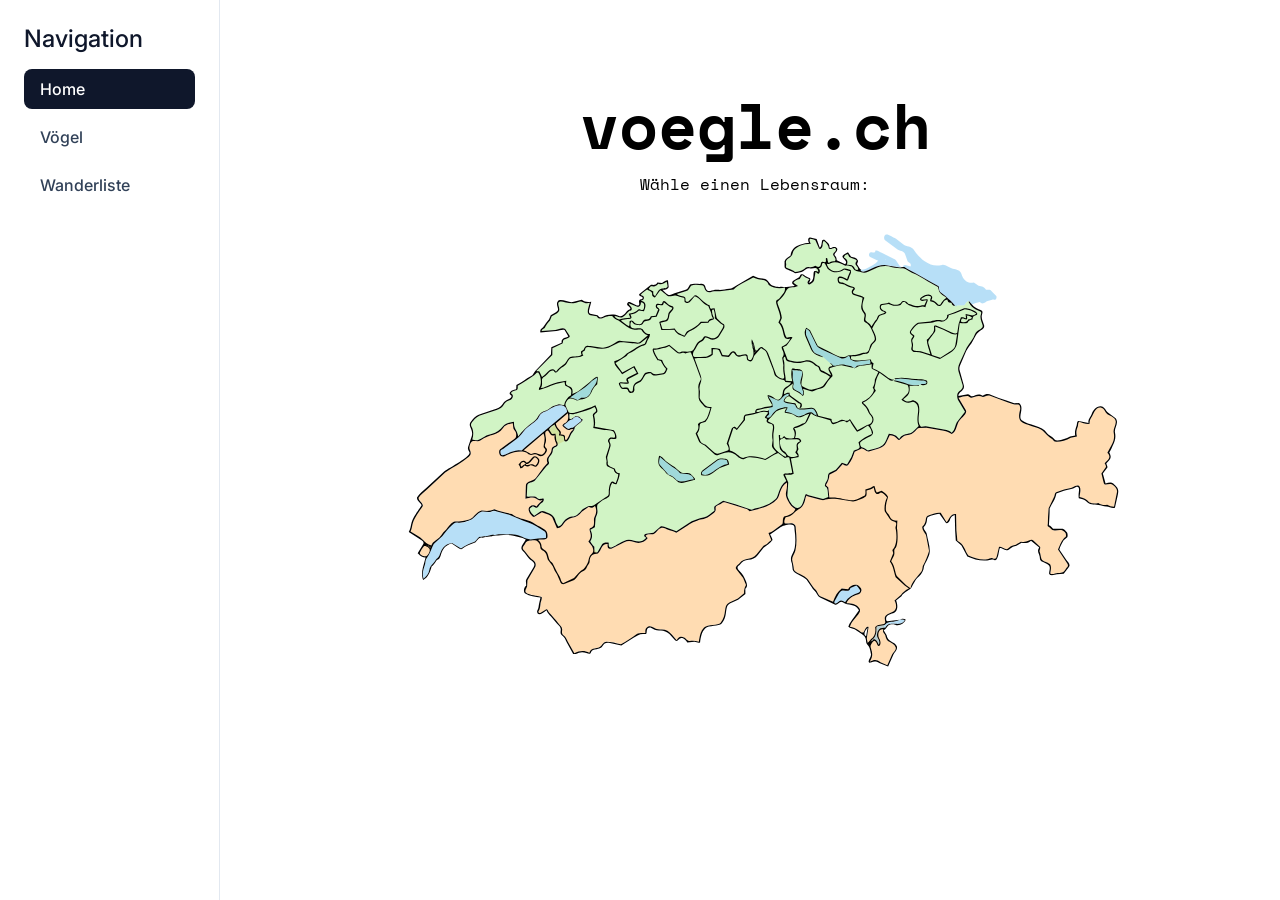
==== commit cbbbb41f: "Update index.html" ====
--- a/index.html
+++ b/index.html
@@ -1,3 +1,6 @@
+xyxyxyxyxyxyx
+
+
 <!DOCTYPE html>
 <html lang="de">
 <head>
@@ -16,7 +19,7 @@
     <ul class="nav-links">
         <li><a href="index.html" class="nav-link active">Home</a></li>
         <li><a href="voegel.html" class="nav-link">Vögel</a></li>
-        <li><a href="#" class="nav-link">Wanderliste</a></li>
+        <li><a href="#" class="nav-link" id="nav-wanderliste-link">Wanderliste</a></li>
     </ul>
 </nav>
     <button id="warenkorb-toggle">Meine Wanderliste 🐦</button>
@@ -35,7 +38,7 @@
         <p id="p-title">Wähle einen Lebensraum:</p>
         
     <div id="map-container">
-        <svg xmlns="http://www.w3.org/2000/svg" version="1.1" viewBox="0 0 600 334.67">
+        <svg id="lebensraum-map" xmlns="http://www.w3.org/2000/svg" version="1.1" viewBox="0 0 600 334.67">
         <g id="landschaften">
             <path id="berg" class="st3" d="M505.45,188.7c-2.7-3.12-5.45.79-6.19-2.17l-1.27-5.07,2.51-3.57c.41-.58-.36-1.66-.65-2.26l1.95-2.11c1.14-1.24.98-2.67-.39-3.96l2.62-4.89c1.21-2.26,1.49-4.26.97-6.73-.41-1.95,1.19-4,1.21-6.01.02-1.84-2.24-3.23-3.71-3.79-2.44-.93-2.45-3.85-4.54-4.34-3.21-.77-4.42,3.64-5.28,4.94-.9,1.35-1.67,2.47-1.35,4.32-2.22.26-4.09-.53-6.05-1.16-.77.68-.45,1.82-.72,2.5-.78,1.98-1.21,3.78-.52,5.88l-3.53.7c-2.59,1.49-5.44,2.26-8.31,2.23-1.52-.02-1.62-.99-2.41-1.53-2.03-1.39-3.53-2.95-5.29-4.72-2.07-2.09-10.13-3.05-12.57-5.42-1.54-1.49-.92-4.6-.4-6.54.24-.9-.08-3.04-1.03-3-2.29.1-3.75-.39-5.81-1.16l-10.32-3.82c-1.7-.63-2.98.56-4.1.64-4.31-1.78-5.63,2.15-8.48-.57-1.77-.1-3.57.44-5.48,1.02l4.17,7.06c1.35,2.28-3.18,4.6-4.36,7.31-.89,2.04-1.25,5.32-3.63,6.37-1.28-.76-2.95-1.6-4.61-1.88l-9.82-1.64-4.18.05c-1.74.02-2.51,3.85-7.29,4.16-1.65.11-2.77,1.77-3.93,2.57-1.21.83-1.51-2.5-5.62-2.56l-1.97,4.2c-.89,1.89-2.35,2.73-4.32,3.35l-5.2,1.63c-2.12.66-3.3-2.25-5.16-1.36l-3.39,1.63c-.87,2.7-1.85,5.29-3.63,7.47-.83,1.01-2.29.32-3.16-.5l-3.63,4.02-4.03,2.17c-.03,2.23-.82,3.95-1.88,5.73-.14.57,1.04,1.14,1.26,1.51l.61,5.8v.66h.01c-.76.08-1.49.22-2.14.44-1.34.46-1.53.42-2.9.08l-7.02-1.77c-.28-.07-.74-.67-1.06-.42-.67.54-.66,5.06-3.13,6.75-.04.02-.07.05-.11.07-2,1.12-3.08.69-3.08.69-1.81-.89-3.22-2.57-4.08-4.36-.94-1.94-1.7-3.34-1.18-5.68.35-1.56.66-3.21.4-5.14-4.35,3-3.71,7.58-5.61,9.68-3.13,3.44-7.87,4.83-12.27,5.94l-3.45.87c-.87-1.18-2.2-1.45-3.53-1.86l-10.57-3.24c-.8-.25-1.26.02-1.78.48-.29.25-.93.61-1.26.78-1,.5-2.57.77-2.24,2.32.25,1.16-.36,1.95-1.27,2.62l-2.12,1.58c-3.4,2.53-5.71,1.6-7.16,2.73-.09.07-.22.11-.31.09-.35-.06-.64.22-.86.28-1.69.39-2.85,1.4-4.25,2.31l-6.5,4.22c-1.54-.88-3.01-1.25-4.69-1.78-1.12-.36-2.38-1.41-3.7-1.11-1.87.42-2.77,2.65-4.47,3.49-1.29.63-3.5-.49-4.77,1.23.24.17,1.1.75,1.23,1.3-1.94,2.62-5.23,3.24-8.24,2.02-1.83-.74-3.39-.62-5.12.26l-7.1,3.6c-.55.28-1.56.07-1.93-.21-.47-.36-.6-1.37-.44-2.44-3.58-.31-3.19,2.99-5.59,5.5l-3.48-4.21h0c-.07-.1-.13-.21-.2-.3l-1.79-2.33c3.54-3.9-1.29-7.19,1.71-7.95,2.6-.66.91-4.46,1.76-6.01,1.17-2.14,1.4-4.24.32-6.57-1.19,1.43-2.21,1.52-3.53.63l-3.99,2.91c-1.53,2.03-2.98,3.02-5.6,3.4-1.54.23-3.63,1.66-4.49,2.93-1.07,1.58-1.95,2.86-4.11,3.01l-2.71-6.28c-1.25-1.64-3.99-2.05-5.89-2.87l-4.26,2.63c-1.09.67-4.83-3.96-2.68-5.79,1.19-1.01,2.64-.97,3.84-.07,1.08-1.31,2.07-2.35,3.48-3.67-2.01.47-2.52-.1-3.75-.9-1.65-1.07-4.03-.25-6.03.08l.24-7.44c.06-1.91,2.94-2.66,4.39-3.3,1.79-.79,4.89-6.8,7.98-9.7-1.48-3.45,2.11-4.16,2.35-7.62.12-1.75,1.5-1.85,2.24-2.29h0l5.96-2.97c2.13-1.93,1.82-5.01,4.34-6.11-1.02-1.09-2.09.33-2.71.21-1.54-.28-2.83-1.51-3.7-2.63.62-1.08,1.75-1.26,2.46-2.05,1.15-1.29,1.06-3.5.65-4.93l-6.84,5.89-4.49,3.98c-.35.09-.62.22-.84.35h0l-.05.03c-.12.08-.23.17-.31.26l-1.36,1.15-11.41,9.62-.75.65h0c-3.06-.24-7.13.93-9.88,2.43-.76.41-1.71.44-2.33.06-.56-.34-.84-1.14-.94-1.8-.29-1.87.74-2.22,1.94-3.08l5.5-3.96c1.17-.84,2.17-1.25,2.25-2.4.12-1.57-.06-2.44-1.06-3.54-.82-.9-.59-2.47-.86-3.86-1.95.25-4.33.91-5.55,2.58-3.49,4.8-7.31,2.97-13.01,7.26-1.2.9-3.57-.17-4.77.58-.95.61-1.78,3.29-1.31,4.32.72,1.59,1.09,3.03-.45,4.38-4.06,3.54-8.98,5.92-13.52,8.97l-10.27,9.51c-1.69,1.57-3.56,2.93-4.96,4.84.01,1.89,2.26,2.5,2.46,4.66.05.5-3.93,4.96-5.62,9.55-.59,1.62-.55,3.52-1.42,5.18,2.44,1.75,5.26,2.64,7.17,4.82.26.29.51.56.77.82h0s.29,1.97-.27,2.68c-.88,1.02-1.92,2.69-2.41,3.97.13,1.16,2.88,2.36,3.94,1.65.93-.62,1.65-2.07,1.79-3.15h0l.91-2.75c.7-2.98,3.87-2.62,6.74-7.5l1.73-1.7c1.15-1.62,2.34-3.22,4.09-4.29.87-.53,2.87.16,6.8-.82,1.65-.41,3.08-.56,4.39-1.85,1.36-1.33,3.08-3.46,4.98-3.84,2.53.21,4.89.49,7.25-.75,3.38,1.3,6.66,2.02,10,2.62,3.16,2.47,7.01,2.8,10.54,4.25,1.97.8,3.5,2.42,5.64,3.12l2.72,1.75c1.9,1.22,1.54,4.38,1.33,4.63-1.44,1.66-3.57.45-5.23,1.21l-2.38.12c-.5,0-1.02.08-1.58.1-1.92.08-2.67.37-3.57,2.12-.33.65-1.25,1.27-1.21,2.17.04,1,.98,1.47,1.57,2.26,1.35,1.82,2.6,3.43,4.41,4.77,1.42,1.05,1.88,2.62.98,4.15l-4.25,7.25-.18,3.3c-.05.92-1.83,2.96-.57,3.84,2.18,1.53,6.1,1.58,8.85,2.37.34,1.15-.46,2.42-.62,3.61-.23,1.7-.24,3.15-1.15,4.65-.19.32.05.77.28.9.27.15.55.18.95-.07l2.99-1.92c1.04-.66,1.31,1.27,1.76,1.79,1.78,2.03,3.64,3.79,5.21,5.98.82,1.14,2.5,2.26,2.31,3.92-.14,1.21-.36,2.39.9,3.19,1.32.83,1.56,2.2,2.27,3.45l3.8,6.71c3.01-1.5,5.71-1.67,8.56-.23,1.14-3.57,4.95-1.82,6.65-3.87.74-.9,1.59-2.55,3-2.53,2.84.04,5.55.81,8.37,1.44,3.2-1.62,5.99-3.64,8.9-5.66,1.37-.95,3.19-.71,5.06-.76-.03-1.21-.06-2.19.72-2.9,2.73-2.49,3.93,1.28,8.2.97,2.62-.19,4.57.91,6.19,2.82l2.8,3.3c.74-1.3,1.42-1.91,2.37-1.96,2.91-.13,3.5,2.74,5.06,2.4,1.71-.38,3.3-.26,5.23.46.46-2.92.91-6.08,3.02-8.16,2.07-2.05,8.01-1.07,9.46-2.8,3.93-4.66,1.11-9.68,4.96-11.49l4.9-2.31,3.52-3.02c-.11-1.79.21-3.22,1.1-4.69l-1.64-4.05-4-5.17c-.86-1.11,1.06-2.27,1.67-2.97,3.67-4.2,6.98-1.57,10.03-5.34l3.96-4.88,1.93-1.04c.71-.9,1.56-1.5,2.51-2.17l-1.62-4.08c1.13-.31,2.08-.74,2.95-1.4l4.66-3.55,1.64-.61c2.01.49,3.97-.95,5.72.75.78.76.54,1.75.66,2.84.45,4.09.65,7.93-.24,11.94-.38,1.71-1.95,3.47-1.88,5.19.29,1.9.89,3.54.99,5.48.1,2.02,6.44,3.53,7.97,5.8l2.41,3.58c.77,1.15,1.12,1.51,2.07,2.4,1,.94,1.33,3.18,2.95,3.87l6.97,2.95c1.06-3.15,2.51-5.66,4.96-7.61l3.67.44c1.21-2.33,4.5-3.44,6.31-1.68.88.86,1.58,1.63,1.22,2.77-.32,1.04-.82,1.67-2.06,1.98-2.66.65-5.27,2.21-6.39,5.03,3.17,0,5.81.55,7.41,2.99.8,1.23.03,2.36-.74,3.32l-3.14,3.95c-.75.95-1.14,1.99-1.63,3.06,4.85.66,7.12,4.81,8.01,2.93l.56-1.18c.44-.93,1.16-2.09,2.11-1.55l-.92,5.88c-.16,1.03.22,1.96.52,3.21l2.12,4.3c.47,1.59.79,3.65-1.03,6.49,2.66-1.43,4.11-1.18,6.11.28l3.92,1.7,2.77-6.28c.52-1.17,2.46-2.37,2.03-3.91-.43-1.51-2.44-2.52-3.61-3.18-1.77-1-1.91-2.13-2.42-3.94-.14-.48-.75-.93-1.07-1.54v-1.55h-.01l.87-3.52s.03-.03.04-.04c.75-1.08-.81-2.91.44-4.29,1.21-1.34,3.2-1.57,4.63-2.57,1.96-1.38,1.49-4.25.43-6.21l3.64-3.08c1.19-1.64,2.46-2.76,4.59-3.77l.89-.16c.53-2.16,1.26-3.52,2.49-4.98l3.66-4.35c.73-.87.67-2.22.9-3.29,1.49-2.77,2.67-5.51,3.57-8.58l-1.74-9.17c-.82-1.38-2.39-3.1-2.14-4.76,3.5-3.03.49-5.78,4.28-6.69,2.12-.51,3.99-1.58,6.27-1.2l3.36,5.38c1.87-2.19,2.14-4.98,5.42-4.74l.19,9.37.56,5.91c4,1.99,4.11,5.31,6.28,8.47,3.21,1.41,7.05,2.71,10.73,2.15,1.32-.2,2.33-1.24,3.67-.31.35.24,1.28,0,1.43-.39l.38-1.06,1.26-5.25c2-.84,3.81,2.72,5.72.5,1.09-1.26,2.35-1.49,3.91-1.83l2.91-1.72c3.83.93,5.57-2.07,7.08-.66l3.81,3.54c.5.47-.47,2.25-.2,2.86.58,1.3.59,2.66,1.02,4.02.55,1.72,3.68,1.86,4.77,3.05,1.24,1.36.47,3.87.27,5.42,1.42.93,3.05-.4,4.23-.36,2.33.07,3.48-.28,4.65-2.29.44-.75,1.54-1.2,1.18-2.35-.24-.77-.76-1.34-1.28-2.13l-4.35-6.54c.93-2.29,1.7-4.58,3.29-6.39.49-.56,1.21-.8,1.28-1.44.1-.86-.09-1.41-.61-2.05-2.71-3.4-5.94.99-8.57-2.62-.4-.54-1.82-.64-1.22-2.06l.16-4.37.32-4.65,3.21-6.7c.34-.71.2-2.2,1.11-2.53l4.48-1.59c1.7-.6,3.6-.3,5.27-1.41.89-.59,3.02-1.41,3.69-.13.87,1.65.06,3.87-.06,5.88,2.15.56,4.06,1.21,5.46,2.93,1.63.95,3.42,1.07,5.24.43,1.56,1.08,3.17,1.5,5.03,1.1,1.28.58,2.4,1.15,3.93,1.18l1.68-8.35c.31-1.54-.61-2.5-1.43-3.44l.04-.06Z"/>
             <path id="wald" class="st2" d="M430.12,96.67c-.48-1.83-1.54-3.63-1.18-5.56.12-.64.56-1.3.23-1.96-.51-1.03-5.03-1.12-6.96-5.62-.12-.27.03-.53.32-.39-1.2-1.46-2.45,2.12-3.25,2.15l-4.04.17-.81.04c-1.09.17-1.9-.37-2.13-1.74-1.44.3-2.19-.47-2.42-1.8l-.49-1.02c-1.58-1.27-3.2-1.87-4.11-3.43l-.76-2.65-5.67-3.19c-3.08-1.73-5.85-3.69-9.21-4.94-1.68-.63-3.22-2.34-4.97-2.55-2.19-.25-4.18-.02-6.29-.68-3.17-.98-6.41-.82-9.39.57l-4.39,2.04c-1.87.87-3.25.45-4.8.05l-.85-1.3c.33-1.16-1.08-1.97-1.44-2.84-.35-.85.46-1.66.7-2.14-1.95-2.15-4.48-.78-5.02-3.72-.82-.49-2.34.79-2.35,1.77,1.88.92,2.45,2.32,1.66,4.24l-.06.59c-.45,0-.86-.04-1.13-.16-1.78-.9-3.55-1.81-5.42-1.88h0l-.24-.64c1.37-1.64-1.3-2.92-.99-4.1.24-.92,2.49-1.93,1.34-3.11-.95-.96-2.47.9-3.57.13-.67-.47.18-2.24-3.16-4.65-.56.92-.58,1.65-.62,2.71-.03.79-1.16,2.6-2.05,1.82l-2.1-4.74c-.68-.31-2.22-.81-2.92-.85-.78.48-.2,1.91.4,2.89-4.18,0-9.73,1.74-10.48,5.46-.66,3.3-4.73,2.6-3.62,6.12l-.19,1.68c-.07.61,2.89,1.18,5.23,2.78,1.29-.06,3.68-.53,4.74-1.34,1.17-.89,1.76-1.88,3.53-1.39,1.16.32,2.28-.24,3.23-.76.02,0,.04.02.05.03l.12,3.43-.82,4.82c-.17.97-1.74,2.04-2.63,2.37-.72.27-1.21-.68-1.15-1.11.08-.52.43-1.05,1.11-1.83-1.7-.56-2.84-1.25-4.19-2.37l-1.36,2.28c-1.44.42-2.82.78-3.59,2.08l2.62,1.91c-.48.26-.93.42-1.36.53l-1.96.25-4.15.03c-3.39.81-6.51.23-9.25-1.53-.59-1.92-2.03-2.84-4.01-2.99-1.58-.04-3.38-.84-4.84-1.28l-6.71,3.62c-1.64.98-3.14,1.81-4.46,3.24l-6.82.95c-2.09.29-4.04-.18-6.14.56-1.61.56-3.36-.51-3.73-2.14-.17-.76-.51-1.71-1.47-1.77-1.95-.12-4.37-.54-6.2.23-.78.94-1.21,2.62-2.63,3.06l-5.5,1.69-1.24.85c-1.31.07-3.14,1.15-4.44.09-.82-.66-1.69-1.46-2.58-2.13h0l-1.38-1.46-.78.77c.23-.28.49-.53.78-.77,1.09-.87,3.85-.13,4.32-1.62.11-.35-.52-2.69-.48-2.68-.57-.16-2.05,2.28-4.76,1.09-2.47,2.65-3.87,1-4.55,1.71-.06.07-.17.16-.27.27l-1.6,1.42c-1.45.93-2.57,1.74-3.75,3.05,1.32.28,1.99.85,1.92,1.64-.09,1.09-.58,1.41-1.8,1.57l.03,1.01c.23,1.36-.84,3.03-2.06,2.54l-4.95-2c.22,1.48,2.75,2.35,1.54,4-.19.26-.87.22-1.3.53-1.32.97-2.21,2.73-3.8,3.39-1.39.57-2.85-.45-4.5-.6l-1.53-.04h0c-4.37-.44-6.35,3.49-8.59.1l-3.57-.59c-2.56-.42-1.42-3.65-.39-7.03-1.98.67-3.11,0-4.58-.65-1.19-.52-2.78.54-3.91.78-3.96.84-8.01-1.96-9.24-.5-1.05,1.24,1.21,3.86-.11,5.41-1.01,1.18-2.56,1.76-3.91,2.57l-.99,2.41c-1.28,1.39-2.22,2.59-3.04,4.31-.43.47-1.48.5-1.77,1.77l7.92-.6c1.75-.13,3.97-1.62,5.6-.52l2.42,3.65c1.02,1.53-2.77,1.93-3.5,2.7-.31.33-.15,1.7-.55,1.9l-5.7,2.75-.05,3.78-9.12,9.2v1.12h0c-.46.39-.88,1.03-1.24,1.31-2.53,1.94-6.22,4.09-9.41,6.04.04.79.14,2.15-.5,2.44-1.27.58-2.53.53-3.5,1.77,1.1.56,1.42,1.39,1.12,2.27-.82,2.45-3.35,1.15-5.38,4.79-.69,1.24-2.41,2.08-3.81,2.55l-8.26,2.72c-2.36.78-3.83,1.63-5.32,3.73-.67.94-1.53,1.66-.73,3.08,1.23,2.18,1.19,4.72.42,7.37,4.44,1.55,5.58-2.28,10.94-3.26,3.02-.55,4.87-2.23,6.73-4.47,1.45-1.75,4.26-2.08,6.21-2.41-.51,3.79,2.08,4.9,2.31,8.39,2.53-3.51,5.35-6.15,8.81-8.48,3.15-2.12,2.07-5.11,7.64-6.58l3.34-2.28,3.52-1.12,2.93.55.9.28c.56,1.15.94,2.38,1.57,3.42l.63,1.24c-.08,1.19-.13,2.05.09,3.03,1.45,0,1.94-.87,2.87-1.42.54-.32,2.05-.32,2.52.07.68.55,1.35,1.36,2.2,1.75-1.18,1.93-3.58,2.78-4.63,4.31-.26,1.25-.4,1.88-1.46,2.88-1.09,1.03-2.26,6.02-4.12,5.12-.93-.45-.3-2.39-.98-2.9-.74-.56-3.04.26-2.42-1.12.82-1.81-1.37-2.08-2.64-5.61-1.25.7-2.35,1.47-3.17,2.73l1.72,2.73,2.01-.13.46,3.75c.69,1.13,1.47,2.86-.13,3.63-.96.46-1.88.71-1.9,2.14-.05,2.94-3.48,3.53-2.18,6.76.38.94-.85,1.53-1.32,2.12l-6.82,8.47c-.84,1.04-4.15.75-4.24,2.78l-.28,6.23c1.8.16,3.58-.42,5.38.17,1.72,2.33,4.09.21,4.3,1.18.32,1.47-.87,2.08-1.98,2.88-.7.51-1.21,2.5-2.57,2.09-.81-.24-1.4-.95-2.29-.39-.49.31-1.4.8-1.04,1.79.46,1.26,1.45,2.47,2.47,3.18l3.51-2.4c1.4-.96,3.14.41,4.54.94,4.74,1.79,3.28,4.5,5.71,7.65,1.65-.45,2.06-1.65,2.97-2.79,1.04-1.3,3.17-2.7,4.8-2.89,2.73-.32,3.67-1.6,5.33-3.39.86-.93,3.13-2.31,4.3-2.68.58,0,1,.04,1.39.04h0l3.38.57h0c0,.66.1,1.32.16,1.75.28,1.88-.37,2.95-1.01,4.48l-.42,5.29-2.56,1.44c1.12,2.12,1.42,4.66-.1,6.65.59,1.11,1.29,2.16,2.34,3.08l.05,3.23c.71.14,1.63.12,1.84-.24l2.55-4.35c.63-1.07,2.67-1.18,3.83-.85-.6,5.24,2.98,1.48,8.7-1.13,5.14-2.34,8.2,3.26,12.76-1.75-.82-.26-1.32-.83-1.23-1.41.07-.49.59-.9,1.17-.97l4.08-.5,4.12-3.52c.45-.39,1.42-.13,2.1.12l6.95,2.59,6.5-4.37c2.96-1.99,6.03-2.85,9.48-3.65,2.03-.46,4-2.62,5.72-3.73.1-.84-.5-2.29.31-2.8l4.69-2.96,6.97,2,8.78,3.06c.79.28,1.68-.45,2.37-.58,4.38-.88,8.61-2.28,11.9-5.41,1.9-1.81,1.46-6.96,6.07-10.33l1.1.87-.5,7.45c.47,2.37,2.93,6.83,5.58,7.09,3.14.3,3.77-5.03,4.73-7.55.25-.66,1.4.16,1.84.27l8.23,2.13c1.06-.25,2.07-.52,3.01-1.06-.33-1.86-.07-3.65-.81-5.29-.23-.52-1.13-.82-1.13-1.19.02-1.74,1.57-2.75,1.72-4.34.1-1.08-.04-2.52.99-3.03l3.56-1.76,3.48-3.94,2.92.96,2.49-4.36,1.33-3.46c.67-.47,1.74-.62,2.57-1.13h.02l2.02-.99c1.25.25,2.4.94,3.44,1.86,2.71-.79,6.23-1.35,8.49-3.03,2.05-1.51,2.44-4.37,3.57-6.51,1.33.06,2.87.46,4.11,1.15l1.81,1.87c1.45-2.63,3.8-2.83,6.31-3.34,1.74-.8,3.34-2.85,4.79-4.17l1.19.41c.64.35,2.13-.25,2.9-.11l11.85,2.12c1.1.2,2.19.83,2.89,1.49,2.19-1.65,1.86-4.63,3.32-6.46l4.34-5.44-3.73-6.37c-.96-1.64-1.16-4.24.44-5.36,1.38-.98,2.41-2.03,1.88-3.79l-2.29-7.61c-.51-1.71-.03-3.3.69-4.89l3.93-8.66c1.74-2.58,3.72-4.78,4.82-7.77.93-2.51,4.96-2.73,4.34-5.07l-.03-.06Z"/>
--- a/css/style.css
+++ b/css/style.css
@@ -236,7 +236,6 @@
 .badge-berg  { background: #fef3c6; border-color: #ffd230; color: #bb4d00; }
 .badge-wasser { background: #dbeafe; border-color: #8ec5ff; color: #1447e6; }
 .badge-wald  { background: #dcfce7; border-color: #7bf1a8; color: #008236; }
-.badge-siedlung { background: #f1f5f9; border-color: #94a3b8; color: #314158; }
 
 .card-details {
     border-top: 1px solid #f1f5f9;
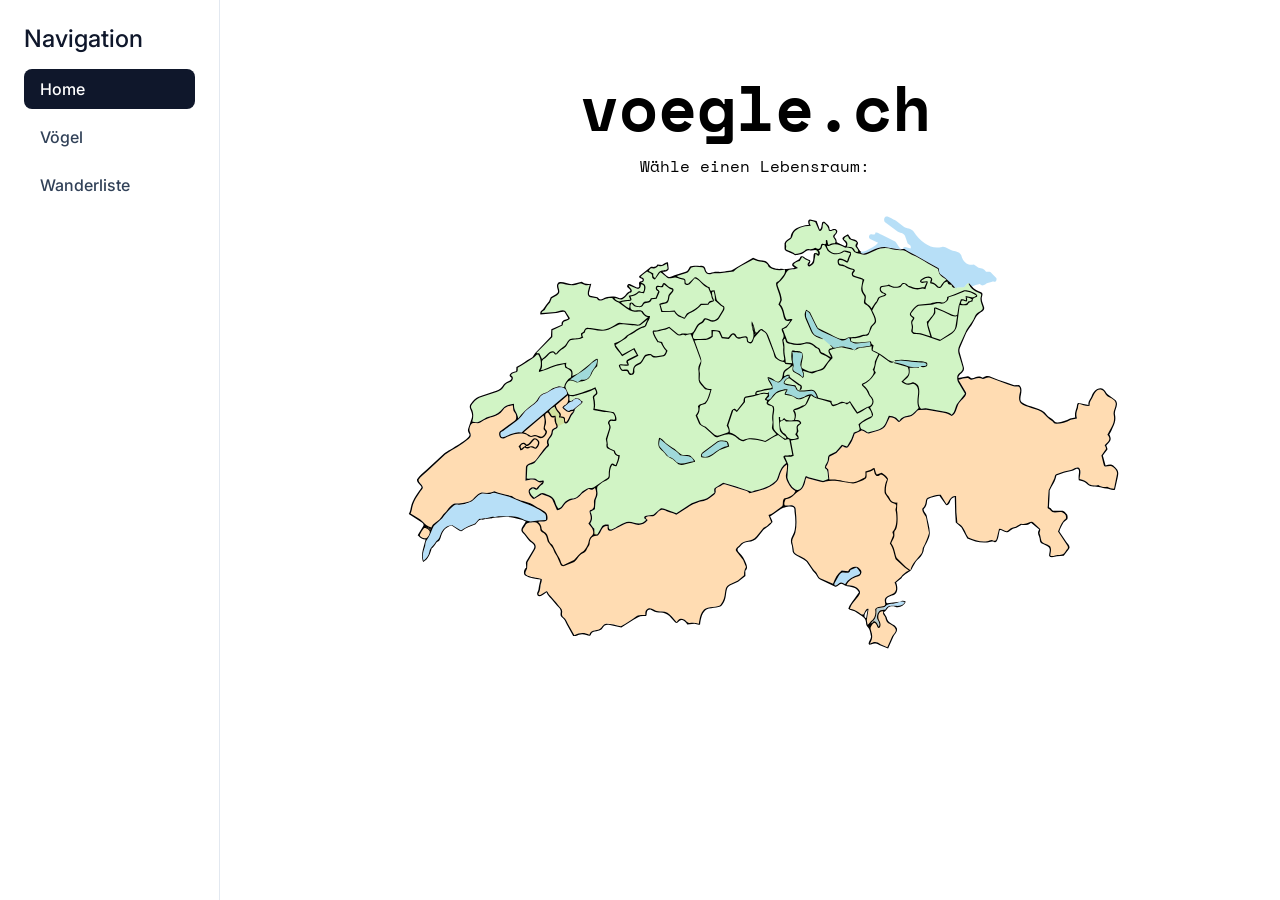
==== commit 110e97fc: "test reverse" ====
--- a/index.html
+++ b/index.html
@@ -1,6 +1,3 @@
-xyxyxyxyxyxyx
-
-
 <!DOCTYPE html>
 <html lang="de">
 <head>
